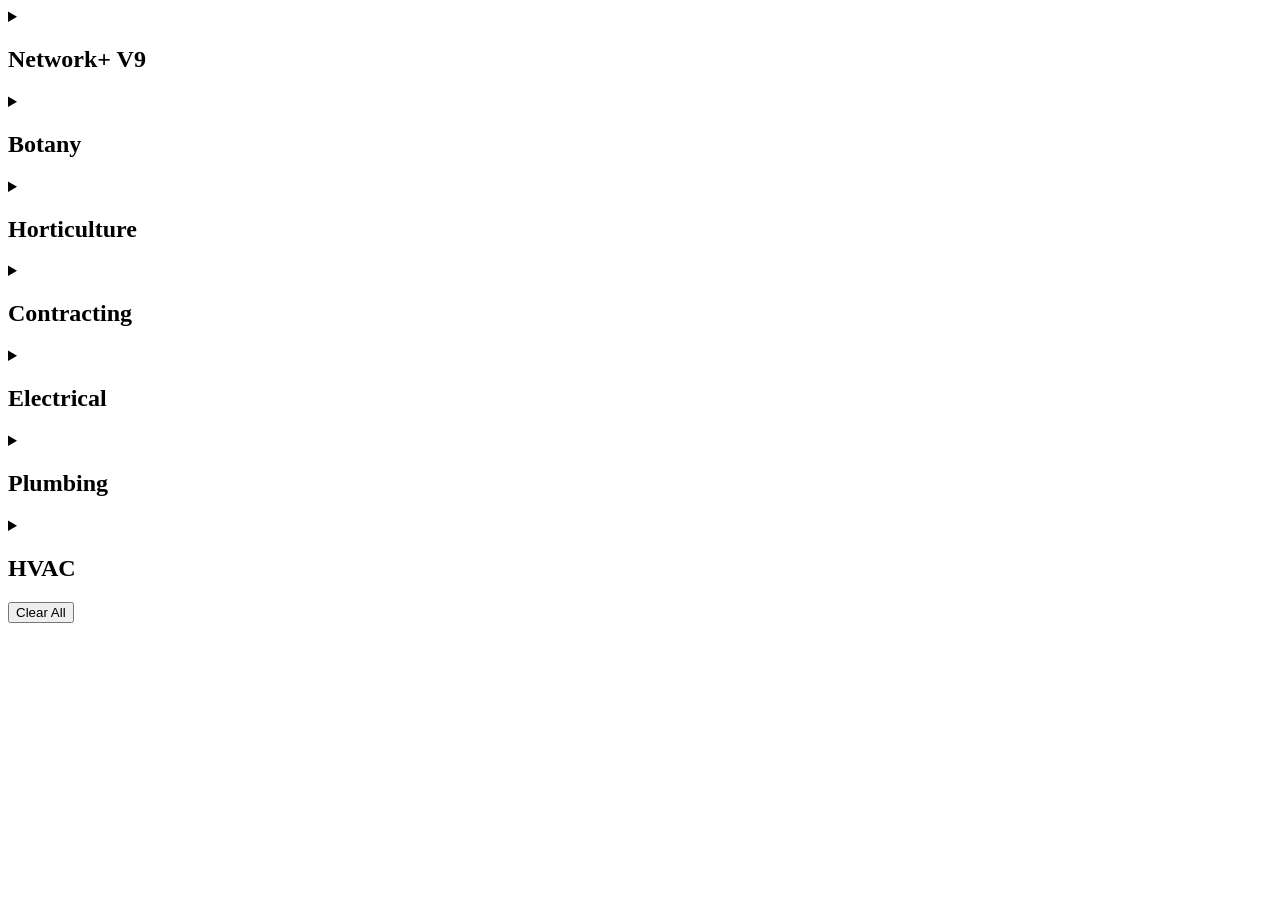
==== index.html @ a2410185 "Create index.html" ====
<!DOCTYPE html>
<html lang="en">
<head>
    <meta charset="UTF-8">
    <meta name="viewport" content="width=device-width, initial-scale=1.0">
    <link rel="stylesheet" href="style.css">
    <link href="https://fonts.googleapis.com/css2?family=Lexend:wght@300;400;600&display=swap" rel="stylesheet">
    <title>archive18</title>
</head>


<body>

</section>


<section class="topic">
  <details>
    <summary>
      <h2>Network+ V9</h2>
      <span class="arrow"></span>
    </summary>
    <div class="content">

      <h1>Networking Concepts (23%):</h1>

        <h2><b>OSI Model:</b></h2>
          <h2><b>Layer 1: Physical layer</b></h2> <p contenteditable="true" class="answer-field" placeholder="Type your answer...">bits in a wire (Hub, Repeater, Network cabling)</p>
          <h2><b>Layer 2: Data Link</b></h2> <p contenteditable="true" class="answer-field" placeholder="Type your answer...">physical addressing (MAC addresses(48-bit), Bridge, Switch, NIC(Network adapter), ARP, Frames)</p>
          <h2><b>Layer 3: Network</b></h2> <p contenteditable="true" class="answer-field" placeholder="Type your answer...">path determination (Routers, IP, ICMP, Packets)</p>
          <h2><b>Layer 4: Transport</b></h2> <p contenteditable="true" class="answer-field" placeholder="Type your answer...">TCP(Segments) = reliable/connection-oriented, UDP(Datagrams) = fast/connectionless &amp; ports</p>
          <h2><b>Layer 5: Session</b></h2> <p contenteditable="true" class="answer-field" placeholder="Type your answer...">managing connections (opening, closing, and maintaining connections)</p>
          <h2><b>Layer 6: Presentation</b></h2> <p contenteditable="true" class="answer-field" placeholder="Type your answer...">data translation (data compression, and data encryption/decryption)</p>
          <h2><b>Layer 7: Application</b></h2> <p contenteditable="true" class="answer-field" placeholder="Type your answer...">user interface (direct interaction between the end-user and the network &amp; HTTP, FTP, SMTP)</p>

        <h2><b>Networking appliances:</b></h2>
          <h2><b>Routers:</b></h2> <p contenteditable="true" class="answer-field" placeholder="Type your answer...">connect networks (multilayer switch)</p>
          <h2><b>Switches:</b></h2> <p contenteditable="true" class="answer-field" placeholder="Type your answer...">make networks (use MAC addresses)</p>
          <h2><b>Hubs:</b></h2> <p contenteditable="true" class="answer-field" placeholder="Type your answer...">make networks (no one should be using these today)</p>
          <h2><b>Firewall:</b></h2> <p contenteditable="true" class="answer-field" placeholder="Type your answer...">controls ingoing and outgoing traffic based on a set of rules (named after literal firewalls in buildings)</p>
          <h2><b>IDS/IPS:</b></h2> <p contenteditable="true" class="answer-field" placeholder="Type your answer...">Intrusion Detection System (it just monitors) Intrusion Protection System (actually blocks)</p>
          <h2><b>Load Balancer:</b></h2> <p contenteditable="true" class="answer-field" placeholder="Type your answer...">dynamically distributes incoming network traffic across multiple servers to prevent any single machine from becoming overwhelmed</p>
          <h2><b>Proxies:</b></h2> <p contenteditable="true" class="answer-field" placeholder="Type your answer...">gateway between your device and the internet</p>
          <h2><b>NAS:</b></h2> <p contenteditable="true" class="answer-field" placeholder="Type your answer...">Network Attached Storage</p>
          <h2><b>SAN:</b></h2> <p contenteditable="true" class="answer-field" placeholder="Type your answer...">Storage Area Network (Expensive)</p>

        <h2><b>Cloud concepts:</b></h2>
          <h2><b>NFV:</b></h2> <p contenteditable="true" class="answer-field" placeholder="Type your answer...">Network Functions Virtualization (replaces hardware with software)</p>
          <h2><b>VPC:</b></h2> <p contenteditable="true" class="answer-field" placeholder="Type your answer...">Virtual Private Cloud (private network hosted within a public cloud provider's infrastructure)</p>
          <h2><b>NSG:</b></h2> <p contenteditable="true" class="answer-field" placeholder="Type your answer...">Network Security Group, virtual firewall for cloud computing environments</p>
          <h2><b>Cloud Gateways:</b></h2> <p contenteditable="true" class="answer-field" placeholder="Type your answer...">networking devices or virtual services that bridge on-premises infrastructure to cloud environments</p>
          <h2><b>Deployment models (public, private, hybrid):</b></h2> <p contenteditable="true" class="answer-field" placeholder="Type your answer...">where your infrastructure is hosted, who manages it, and who has access to it.</p>

        <h2><b>Ports and protocols:</b></h2>
          <h2><b>FTP:</b></h2> <p contenteditable="true" class="answer-field" placeholder="Type your answer...">File Transfer Protocol - used on Layer 7 - TCP/IP</p>
          <h2><b>SFTP:</b></h2> <p contenteditable="true" class="answer-field" placeholder="Type your answer...">SSH File Transfer Protocol - used on Layer 7 - TCP port 22</p>

        <h2><b>Traffic types:</b></h2>
          <h2><b>Unicast:</b></h2> <p contenteditable="true" class="answer-field" placeholder="Type your answer..."></p>
          <h2><b>Multicast:</b></h2> <p contenteditable="true" class="answer-field" placeholder="Type your answer..."></p>
          <h2><b>Anycast:</b></h2> <p contenteditable="true" class="answer-field" placeholder="Type your answer..."></p>
          <h2><b>Broadcast:</b></h2> <p contenteditable="true" class="answer-field" placeholder="Type your answer..."></p>

        <h2><b>Transmission media (Wireless):</b></h2>
          <h2><b>802.11:</b></h2> <p contenteditable="true" class="answer-field" placeholder="Type your answer..."></p>
          <h2><b>Cellular:</b></h2> <p contenteditable="true" class="answer-field" placeholder="Type your answer..."></p>
          <h2><b>Satellite:</b></h2> <p contenteditable="true" class="answer-field" placeholder="Type your answer..."></p>

        <h2><b>Transmission media (Wired):</b></h2>
          <h2><b>Fiber:</b></h2> <p contenteditable="true" class="answer-field" placeholder="Type your answer..."></p>
          <h2><b>Coaxial:</b></h2> <p contenteditable="true" class="answer-field" placeholder="Type your answer..."></p>
          <h2><b>DAC (Direct Attach Copper):</b></h2> <p contenteditable="true" class="answer-field" placeholder="Type your answer..."></p>

        <h2><b>Transceivers and connectors:</b></h2>
          <h2><b>SC:</b></h2> <p contenteditable="true" class="answer-field" placeholder="Type your answer..."></p>
          <h2><b>LC:</b></h2> <p contenteditable="true" class="answer-field" placeholder="Type your answer..."></p>
          <h2><b>ST:</b></h2> <p contenteditable="true" class="answer-field" placeholder="Type your answer..."></p>
          <h2><b>MPO:</b></h2> <p contenteditable="true" class="answer-field" placeholder="Type your answer..."></p>
          <h2><b>RJ11:</b></h2> <p contenteditable="true" class="answer-field" placeholder="Type your answer..."></p>
          <h2><b>RJ45:</b></h2> <p contenteditable="true" class="answer-field" placeholder="Type your answer..."></p>
          <h2><b>F-type:</b></h2> <p contenteditable="true" class="answer-field" placeholder="Type your answer..."></p>
          <h2><b>BNC:</b></h2> <p contenteditable="true" class="answer-field" placeholder="Type your answer..."></p>

        <h2><b>Network topologies:</b></h2>
          <h2><b>Mesh:</b></h2> <p contenteditable="true" class="answer-field" placeholder="Type your answer..."></p>
          <h2><b>Hybrid:</b></h2> <p contenteditable="true" class="answer-field" placeholder="Type your answer..."></p>
          <h2><b>Star/Hub and spoke:</b></h2> <p contenteditable="true" class="answer-field" placeholder="Type your answer..."></p>
          <h2><b>Spine and leaf:</b></h2> <p contenteditable="true" class="answer-field" placeholder="Type your answer..."></p>
          <h2><b>Point-to-point:</b></h2> <p contenteditable="true" class="answer-field" placeholder="Type your answer..."></p>
          <h2><b>Three-tier:</b></h2> <p contenteditable="true" class="answer-field" placeholder="Type your answer..."></p>
          <h2><b>Collapsed core:</b></h2> <p contenteditable="true" class="answer-field" placeholder="Type your answer..."></p>

        <h2><b>IPv4 addressing:</b></h2>
          <h2><b>Public vs. private:</b></h2> <p contenteditable="true" class="answer-field" placeholder="Type your answer..."></p>
          <h2><b>APIPA:</b></h2> <p contenteditable="true" class="answer-field" placeholder="Type your answer..."></p>
          <h2><b>RFC1918:</b></h2> <p contenteditable="true" class="answer-field" placeholder="Type your answer..."></p>
          <h2><b>Loopback:</b></h2> <p contenteditable="true" class="answer-field" placeholder="Type your answer..."></p>
          <h2><b>Subnetting (VLSM, CIDR):</b></h2> <p contenteditable="true" class="answer-field" placeholder="Type your answer..."></p>
          <h2><b>Address classes (A, B, C, D, E):</b></h2> <p contenteditable="true" class="answer-field" placeholder="Type your answer..."></p>

        <h2><b>Additional ports and protocols:</b></h2>
          <h2><b>SSH:</b></h2> <p contenteditable="true" class="answer-field" placeholder="Type your answer..."></p>
          <h2><b>Telnet:</b></h2> <p contenteditable="true" class="answer-field" placeholder="Type your answer..."></p>
          <h2><b>SMTP:</b></h2> <p contenteditable="true" class="answer-field" placeholder="Type your answer..."></p>
          <h2><b>DNS:</b></h2> <p contenteditable="true" class="answer-field" placeholder="Type your answer..."></p>
          <h2><b>DHCP:</b></h2> <p contenteditable="true" class="answer-field" placeholder="Type your answer..."></p>
          <h2><b>HTTP:</b></h2> <p contenteditable="true" class="answer-field" placeholder="Type your answer..."></p>
          <h2><b>HTTPS:</b></h2> <p contenteditable="true" class="answer-field" placeholder="Type your answer..."></p>
          <h2><b>SNMP:</b></h2> <p contenteditable="true" class="answer-field" placeholder="Type your answer..."></p>
          <h2><b>LDAP:</b></h2> <p contenteditable="true" class="answer-field" placeholder="Type your answer..."></p>
          <h2><b>RDP:</b></h2> <p contenteditable="true" class="answer-field" placeholder="Type your answer..."></p>
          <h2><b>SIP:</b></h2> <p contenteditable="true" class="answer-field" placeholder="Type your answer..."></p>

        <h2><b>Additional cloud service models:</b></h2>
          <h2><b>SaaS:</b></h2> <p contenteditable="true" class="answer-field" placeholder="Type your answer..."></p>
          <h2><b>IaaS:</b></h2> <p contenteditable="true" class="answer-field" placeholder="Type your answer..."></p>
          <h2><b>PaaS:</b></h2> <p contenteditable="true" class="answer-field" placeholder="Type your answer..."></p>


      <h1>Network Implementation (20%):</h1>

        <h2><b>Routing technologies:</b></h2>
          <h2><b>Static routing:</b></h2> <p contenteditable="true" class="answer-field" placeholder="Type your answer..."></p>
          <h2><b>Dynamic routing:</b></h2> <p contenteditable="true" class="answer-field" placeholder="Type your answer..."></p>
          <h2><b>BGP:</b></h2> <p contenteditable="true" class="answer-field" placeholder="Type your answer..."></p>
          <h2><b>EIGRP:</b></h2> <p contenteditable="true" class="answer-field" placeholder="Type your answer..."></p>
          <h2><b>OSPF:</b></h2> <p contenteditable="true" class="answer-field" placeholder="Type your answer..."></p>
          <h2><b>NAT:</b></h2> <p contenteditable="true" class="answer-field" placeholder="Type your answer..."></p>
          <h2><b>PAT:</b></h2> <p contenteditable="true" class="answer-field" placeholder="Type your answer..."></p>
          <h2><b>FHRP:</b></h2> <p contenteditable="true" class="answer-field" placeholder="Type your answer..."></p>
          <h2><b>VIP:</b></h2> <p contenteditable="true" class="answer-field" placeholder="Type your answer..."></p>
          <h2><b>Subinterfaces:</b></h2> <p contenteditable="true" class="answer-field" placeholder="Type your answer..."></p>

        <h2><b>Switching technologies:</b></h2>
          <h2><b>VLANs:</b></h2> <p contenteditable="true" class="answer-field" placeholder="Type your answer..."></p>
          <h2><b>Interface configuration:</b></h2> <p contenteditable="true" class="answer-field" placeholder="Type your answer..."></p>
          <h2><b>Spanning tree:</b></h2> <p contenteditable="true" class="answer-field" placeholder="Type your answer..."></p>
          <h2><b>MTU:</b></h2> <p contenteditable="true" class="answer-field" placeholder="Type your answer..."></p>
          <h2><b>Jumbo frames:</b></h2> <p contenteditable="true" class="answer-field" placeholder="Type your answer..."></p>

        <h2><b>Wireless:</b></h2>
          <h2><b>Channels:</b></h2> <p contenteditable="true" class="answer-field" placeholder="Type your answer..."></p>
          <h2><b>Frequency options:</b></h2> <p contenteditable="true" class="answer-field" placeholder="Type your answer..."></p>
          <h2><b>SSID:</b></h2> <p contenteditable="true" class="answer-field" placeholder="Type your answer..."></p>
          <h2><b>Encryption:</b></h2> <p contenteditable="true" class="answer-field" placeholder="Type your answer..."></p>
          <h2><b>Guest networks:</b></h2> <p contenteditable="true" class="answer-field" placeholder="Type your answer..."></p>
          <h2><b>Authentication:</b></h2> <p contenteditable="true" class="answer-field" placeholder="Type your answer..."></p>
          <h2><b>Antennas:</b></h2> <p contenteditable="true" class="answer-field" placeholder="Type your answer..."></p>
          <h2><b>Access points:</b></h2> <p contenteditable="true" class="answer-field" placeholder="Type your answer..."></p>

        <h2><b>Physical installations:</b></h2>
          <h2><b>Installation implications:</b></h2> <p contenteditable="true" class="answer-field" placeholder="Type your answer..."></p>
          <h2><b>Power considerations:</b></h2> <p contenteditable="true" class="answer-field" placeholder="Type your answer..."></p>
          <h2><b>Environmental factors:</b></h2> <p contenteditable="true" class="answer-field" placeholder="Type your answer..."></p>


      <h1>Network Operations (19%):</h1>

        <h2><b>Documentation:</b></h2>
          <h2><b>Physical vs. logical diagrams:</b></h2> <p contenteditable="true" class="answer-field" placeholder="Type your answer..."></p>
          <h2><b>Rack diagrams:</b></h2> <p contenteditable="true" class="answer-field" placeholder="Type your answer..."></p>
          <h2><b>Cable maps:</b></h2> <p contenteditable="true" class="answer-field" placeholder="Type your answer..."></p>
          <h2><b>Asset inventory:</b></h2> <p contenteditable="true" class="answer-field" placeholder="Type your answer..."></p>
          <h2><b>IPAM:</b></h2> <p contenteditable="true" class="answer-field" placeholder="Type your answer..."></p>
          <h2><b>SLA:</b></h2> <p contenteditable="true" class="answer-field" placeholder="Type your answer..."></p>
          <h2><b>Wireless surveys:</b></h2> <p contenteditable="true" class="answer-field" placeholder="Type your answer..."></p>

        <h2><b>Life-cycle management:</b></h2>
          <h2><b>EOL (End of Life):</b></h2> <p contenteditable="true" class="answer-field" placeholder="Type your answer..."></p>
          <h2><b>EOS (End of Support):</b></h2> <p contenteditable="true" class="answer-field" placeholder="Type your answer..."></p>
          <h2><b>Software management:</b></h2> <p contenteditable="true" class="answer-field" placeholder="Type your answer..."></p>
          <h2><b>Decommissioning:</b></h2> <p contenteditable="true" class="answer-field" placeholder="Type your answer..."></p>

        <h2><b>Change management:</b></h2>
          <h2><b>Request process tracking:</b></h2> <p contenteditable="true" class="answer-field" placeholder="Type your answer..."></p>

        <h2><b>Configuration management:</b></h2>
          <h2><b>Production configuration:</b></h2> <p contenteditable="true" class="answer-field" placeholder="Type your answer..."></p>
          <h2><b>Backup configuration:</b></h2> <p contenteditable="true" class="answer-field" placeholder="Type your answer..."></p>
          <h2><b>Baseline configuration:</b></h2> <p contenteditable="true" class="answer-field" placeholder="Type your answer..."></p>

        <h2><b>Network monitoring:</b></h2>
          <h2><b>SNMP:</b></h2> <p contenteditable="true" class="answer-field" placeholder="Type your answer..."></p>
          <h2><b>Flow data:</b></h2> <p contenteditable="true" class="answer-field" placeholder="Type your answer..."></p>
          <h2><b>Packet capture:</b></h2> <p contenteditable="true" class="answer-field" placeholder="Type your answer..."></p>
          <h2><b>Baseline metrics:</b></h2> <p contenteditable="true" class="answer-field" placeholder="Type your answer..."></p>
          <h2><b>Log aggregation:</b></h2> <p contenteditable="true" class="answer-field" placeholder="Type your answer..."></p>
          <h2><b>API integration:</b></h2> <p contenteditable="true" class="answer-field" placeholder="Type your answer..."></p>
          <h2><b>Port mirroring:</b></h2> <p contenteditable="true" class="answer-field" placeholder="Type your answer..."></p>

        <h2><b>Disaster recovery:</b></h2>
          <h2><b>RPO (Recovery Point Objective):</b></h2> <p contenteditable="true" class="answer-field" placeholder="Type your answer..."></p>
          <h2><b>RTO (Recovery Time Objective):</b></h2> <p contenteditable="true" class="answer-field" placeholder="Type your answer..."></p>
          <h2><b>MTTR (Mean Time To Repair):</b></h2> <p contenteditable="true" class="answer-field" placeholder="Type your answer..."></p>
          <h2><b>MTBF (Mean Time Between Failures):</b></h2> <p contenteditable="true" class="answer-field" placeholder="Type your answer..."></p>
          <h2><b>Cold/warm/hot sites:</b></h2> <p contenteditable="true" class="answer-field" placeholder="Type your answer..."></p>
          <h2><b>Active-active/passive:</b></h2> <p contenteditable="true" class="answer-field" placeholder="Type your answer..."></p>

        <h2><b>Network services:</b></h2>
          <h2><b>DHCP:</b></h2> <p contenteditable="true" class="answer-field" placeholder="Type your answer..."></p>
          <h2><b>SLAAC:</b></h2> <p contenteditable="true" class="answer-field" placeholder="Type your answer..."></p>
          <h2><b>DNS:</b></h2> <p contenteditable="true" class="answer-field" placeholder="Type your answer..."></p>
          <h2><b>NTP:</b></h2> <p contenteditable="true" class="answer-field" placeholder="Type your answer..."></p>
          <h2><b>PTP:</b></h2> <p contenteditable="true" class="answer-field" placeholder="Type your answer..."></p>
          <h2><b>NTS:</b></h2> <p contenteditable="true" class="answer-field" placeholder="Type your answer..."></p>

        <h2><b>Access and management:</b></h2>
          <h2><b>VPNs:</b></h2> <p contenteditable="true" class="answer-field" placeholder="Type your answer..."></p>
          <h2><b>SSH:</b></h2> <p contenteditable="true" class="answer-field" placeholder="Type your answer..."></p>
          <h2><b>GUI:</b></h2> <p contenteditable="true" class="answer-field" placeholder="Type your answer..."></p>
          <h2><b>API:</b></h2> <p contenteditable="true" class="answer-field" placeholder="Type your answer..."></p>
          <h2><b>Console:</b></h2> <p contenteditable="true" class="answer-field" placeholder="Type your answer..."></p>


      <h1>Network Security (14%):</h1>

        <h2><b>Logical security:</b></h2>
          <h2><b>Encryption (data in transit/rest):</b></h2> <p contenteditable="true" class="answer-field" placeholder="Type your answer..."></p>
          <h2><b>PKI:</b></h2> <p contenteditable="true" class="answer-field" placeholder="Type your answer..."></p>
          <h2><b>IAM:</b></h2> <p contenteditable="true" class="answer-field" placeholder="Type your answer..."></p>
          <h2><b>MFA:</b></h2> <p contenteditable="true" class="answer-field" placeholder="Type your answer..."></p>
          <h2><b>SSO:</b></h2> <p contenteditable="true" class="answer-field" placeholder="Type your answer..."></p>
          <h2><b>RADIUS:</b></h2> <p contenteditable="true" class="answer-field" placeholder="Type your answer..."></p>
          <h2><b>LDAP:</b></h2> <p contenteditable="true" class="answer-field" placeholder="Type your answer..."></p>
          <h2><b>SAML:</b></h2> <p contenteditable="true" class="answer-field" placeholder="Type your answer..."></p>
          <h2><b>TACACS+:</b></h2> <p contenteditable="true" class="answer-field" placeholder="Type your answer..."></p>
          <h2><b>Time-based authentication:</b></h2> <p contenteditable="true" class="answer-field" placeholder="Type your answer..."></p>
          <h2><b>Least privilege:</b></h2> <p contenteditable="true" class="answer-field" placeholder="Type your answer..."></p>
          <h2><b>Role-based access control:</b></h2> <p contenteditable="true" class="answer-field" placeholder="Type your answer..."></p>
          <h2><b>Geofencing:</b></h2> <p contenteditable="true" class="answer-field" placeholder="Type your answer..."></p>

        <h2><b>Physical security:</b></h2>
          <h2><b>Cameras:</b></h2> <p contenteditable="true" class="answer-field" placeholder="Type your answer..."></p>
          <h2><b>Locks:</b></h2> <p contenteditable="true" class="answer-field" placeholder="Type your answer..."></p>

        <h2><b>Deception technologies:</b></h2>
          <h2><b>Honeypot:</b></h2> <p contenteditable="true" class="answer-field" placeholder="Type your answer..."></p>
          <h2><b>Honeynet:</b></h2> <p contenteditable="true" class="answer-field" placeholder="Type your answer..."></p>

        <h2><b>Security terminology:</b></h2>
          <h2><b>Risk:</b></h2> <p contenteditable="true" class="answer-field" placeholder="Type your answer..."></p>
          <h2><b>Vulnerability:</b></h2> <p contenteditable="true" class="answer-field" placeholder="Type your answer..."></p>
          <h2><b>Exploit:</b></h2> <p contenteditable="true" class="answer-field" placeholder="Type your answer..."></p>
          <h2><b>Threat:</b></h2> <p contenteditable="true" class="answer-field" placeholder="Type your answer..."></p>
          <h2><b>CIA Triad:</b></h2> <p contenteditable="true" class="answer-field" placeholder="Type your answer..."></p>

        <h2><b>Audits and compliance:</b></h2>
          <h2><b>Data locality:</b></h2> <p contenteditable="true" class="answer-field" placeholder="Type your answer..."></p>
          <h2><b>PCI DSS:</b></h2> <p contenteditable="true" class="answer-field" placeholder="Type your answer..."></p>
          <h2><b>GDPR:</b></h2> <p contenteditable="true" class="answer-field" placeholder="Type your answer..."></p>

        <h2><b>Network segmentation:</b></h2>
          <h2><b>IoT:</b></h2> <p contenteditable="true" class="answer-field" placeholder="Type your answer..."></p>
          <h2><b>IIoT:</b></h2> <p contenteditable="true" class="answer-field" placeholder="Type your answer..."></p>
          <h2><b>SCADA:</b></h2> <p contenteditable="true" class="answer-field" placeholder="Type your answer..."></p>
          <h2><b>ICS:</b></h2> <p contenteditable="true" class="answer-field" placeholder="Type your answer..."></p>
          <h2><b>OT:</b></h2> <p contenteditable="true" class="answer-field" placeholder="Type your answer..."></p>
          <h2><b>Guest:</b></h2> <p contenteditable="true" class="answer-field" placeholder="Type your answer..."></p>
          <h2><b>BYOD:</b></h2> <p contenteditable="true" class="answer-field" placeholder="Type your answer..."></p>

        <h2><b>Types of attacks:</b></h2>
          <h2><b>DoS/DDoS:</b></h2> <p contenteditable="true" class="answer-field" placeholder="Type your answer..."></p>
          <h2><b>VLAN hopping:</b></h2> <p contenteditable="true" class="answer-field" placeholder="Type your answer..."></p>
          <h2><b>MAC flooding:</b></h2> <p contenteditable="true" class="answer-field" placeholder="Type your answer..."></p>
          <h2><b>ARP poisoning/spoofing:</b></h2> <p contenteditable="true" class="answer-field" placeholder="Type your answer..."></p>
          <h2><b>DNS poisoning/spoofing:</b></h2> <p contenteditable="true" class="answer-field" placeholder="Type your answer..."></p>
          <h2><b>Rogue devices/services:</b></h2> <p contenteditable="true" class="answer-field" placeholder="Type your answer..."></p>
          <h2><b>Evil twin:</b></h2> <p contenteditable="true" class="answer-field" placeholder="Type your answer..."></p>
          <h2><b>On-path attack:</b></h2> <p contenteditable="true" class="answer-field" placeholder="Type your answer..."></p>
          <h2><b>Phishing:</b></h2> <p contenteditable="true" class="answer-field" placeholder="Type your answer..."></p>
          <h2><b>Dumpster diving:</b></h2> <p contenteditable="true" class="answer-field" placeholder="Type your answer..."></p>
          <h2><b>Shoulder surfing:</b></h2> <p contenteditable="true" class="answer-field" placeholder="Type your answer..."></p>
          <h2><b>Tailgating:</b></h2> <p contenteditable="true" class="answer-field" placeholder="Type your answer..."></p>

        <h2><b>Security features and defense:</b></h2>
          <h2><b>Device hardening:</b></h2> <p contenteditable="true" class="answer-field" placeholder="Type your answer..."></p>
          <h2><b>NAC:</b></h2> <p contenteditable="true" class="answer-field" placeholder="Type your answer..."></p>
          <h2><b>Key management:</b></h2> <p contenteditable="true" class="answer-field" placeholder="Type your answer..."></p>
          <h2><b>ACL:</b></h2> <p contenteditable="true" class="answer-field" placeholder="Type your answer..."></p>
          <h2><b>URL/content filtering:</b></h2> <p contenteditable="true" class="answer-field" placeholder="Type your answer..."></p>
          <h2><b>Trusted vs. untrusted zones:</b></h2> <p contenteditable="true" class="answer-field" placeholder="Type your answer..."></p>
          <h2><b>Screened subnet:</b></h2> <p contenteditable="true" class="answer-field" placeholder="Type your answer..."></p>


      <h1>Network Troubleshooting (24%):</h1>

        <h2><b>Troubleshooting methodology:</b></h2>
          <h2><b>Identify the problem:</b></h2> <p contenteditable="true" class="answer-field" placeholder="Type your answer..."></p>
          <h2><b>Establish a theory:</b></h2> <p contenteditable="true" class="answer-field" placeholder="Type your answer..."></p>
          <h2><b>Test the theory:</b></h2> <p contenteditable="true" class="answer-field" placeholder="Type your answer..."></p>
          <h2><b>Plan and implement a solution:</b></h2> <p contenteditable="true" class="answer-field" placeholder="Type your answer..."></p>
          <h2><b>Verify functionality:</b></h2> <p contenteditable="true" class="answer-field" placeholder="Type your answer..."></p>
          <h2><b>Document findings:</b></h2> <p contenteditable="true" class="answer-field" placeholder="Type your answer..."></p>

        <h2><b>Cabling and physical interface issues:</b></h2>
          <h2><b>Incorrect cable type:</b></h2> <p contenteditable="true" class="answer-field" placeholder="Type your answer..."></p>
          <h2><b>Signal degradation:</b></h2> <p contenteditable="true" class="answer-field" placeholder="Type your answer..."></p>
          <h2><b>Improper termination:</b></h2> <p contenteditable="true" class="answer-field" placeholder="Type your answer..."></p>
          <h2><b>TX/RX transposed:</b></h2> <p contenteditable="true" class="answer-field" placeholder="Type your answer..."></p>
          <h2><b>Increasing counters:</b></h2> <p contenteditable="true" class="answer-field" placeholder="Type your answer..."></p>
          <h2><b>Port status:</b></h2> <p contenteditable="true" class="answer-field" placeholder="Type your answer..."></p>
          <h2><b>PoE:</b></h2> <p contenteditable="true" class="answer-field" placeholder="Type your answer..."></p>
          <h2><b>Transceiver mismatch:</b></h2> <p contenteditable="true" class="answer-field" placeholder="Type your answer..."></p>
          <h2><b>Signal strength:</b></h2> <p contenteditable="true" class="answer-field" placeholder="Type your answer..."></p>

        <h2><b>Network services issues:</b></h2>
          <h2><b>STP issues:</b></h2> <p contenteditable="true" class="answer-field" placeholder="Type your answer..."></p>
          <h2><b>VLAN assignment:</b></h2> <p contenteditable="true" class="answer-field" placeholder="Type your answer..."></p>
          <h2><b>ACLs:</b></h2> <p contenteditable="true" class="answer-field" placeholder="Type your answer..."></p>
          <h2><b>Routing table issues:</b></h2> <p contenteditable="true" class="answer-field" placeholder="Type your answer..."></p>
          <h2><b>Default routes:</b></h2> <p contenteditable="true" class="answer-field" placeholder="Type your answer..."></p>
          <h2><b>Address pool exhaustion:</b></h2> <p contenteditable="true" class="answer-field" placeholder="Type your answer..."></p>
          <h2><b>Incorrect gateway/IP/subnet mask:</b></h2> <p contenteditable="true" class="answer-field" placeholder="Type your answer..."></p>

        <h2><b>Performance issues:</b></h2>
          <h2><b>Congestion:</b></h2> <p contenteditable="true" class="answer-field" placeholder="Type your answer..."></p>
          <h2><b>Latency:</b></h2> <p contenteditable="true" class="answer-field" placeholder="Type your answer..."></p>
          <h2><b>Packet loss:</b></h2> <p contenteditable="true" class="answer-field" placeholder="Type your answer..."></p>
          <h2><b>Wireless interference:</b></h2> <p contenteditable="true" class="answer-field" placeholder="Type your answer..."></p>

        <h2><b>Tools and protocols:</b></h2>
          <h2><b>Protocol analyzers:</b></h2> <p contenteditable="true" class="answer-field" placeholder="Type your answer..."></p>
          <h2><b>Command line tools:</b></h2> <p contenteditable="true" class="answer-field" placeholder="Type your answer..."></p>
          <h2><b>Cable testers:</b></h2> <p contenteditable="true" class="answer-field" placeholder="Type your answer..."></p>
          <h2><b>Wi-Fi analyzers:</b></h2> <p contenteditable="true" class="answer-field" placeholder="Type your answer..."></p>

    </div>
  </details>
</section>


<section class="topic">
  <details>
    <summary>
      <h2>Botany</h2>
      <span class="arrow"></span>
    </summary>
    <div class="content">
      <p>All plants need moisture, nutrients, sunlight,
and a suitable temperature. Water is vital for plants since it is used in photosynthesis and
to keep leaves and stems firm and upright. Plants have a variety of methods
to absorb and store it. Most take up moisture through microscopic root hairs
and lose it via the leaves in a process called transpiration. Plants are classified according to hardiness: tender specimens tolerate
temperatures down to 41ºF (5ºC), frost-hardy to 23ºF (-5ºC), and fully hardy to
-4ºF (-20ºC). Every plant has specific temperature requirements; young plants
are especially vulnerable and usually need protection to survive. Seedlings that
have been raised indoors should be gradually introduced to cooler outdoor
temperatures, a process known as "hardening off." Frost-sensitive plants
should be wrapped up in situ or moved to a frost-free location over winter.
Tender, exotic plants, such as cacti, aloes, and agaves, require a warm,
dry site and need protection against frost in cold winter climates </p>
<p>Summary:</p>
<p>Watering: Absorbed via root hairs; lost through transpiration; keeps stems firm for photosynthesis.<br>

  <br><b>Hardiness Categories:</b><br>
  Tender: 5 Celsius <br>
  Frost-hardy: -5 Celsius <br>
  Fully hardy: -20 Celsius <br>
  <br>Temperature Management: Protect young plants and use "hardening off" to transition seedlings outdoors.<br>
  <br>Winter Protection: Wrap frost-sensitive plants or move them to frost-free locations; exotics (cacti, aloes) require warm, dry sites.</p>
    </div>
  </details>
</section>


<section class="topic">
  <details>
    <summary>
      <h2>Horticulture</h2>
      <span class="arrow"></span>
    </summary>
    <div class="content">
      <p contenteditable="true" class="answer-field" placeholder="Type your answer..."></p>
    </div>
  </details>
</section>



<section class="topic">
  <details>
    <summary>
      <h2>Contracting</h2>
      <span class="arrow"></span>
    </summary>
    <div class="content">
      <p contenteditable="true" class="answer-field" placeholder="Type your answer..."></p>
    </div>
  </details>
</section>



<section class="topic">
  <details>
    <summary>
      <h2>Electrical</h2>
      <span class="arrow"></span>
    </summary>
    <div class="content">
      <p contenteditable="true" class="answer-field" placeholder="Type your answer..."></p>
    </div>
  </details>
</section>


<section class="topic">
  <details>
    <summary>
      <h2>Plumbing</h2>
      <span class="arrow"></span>
    </summary>
    <div class="content">
      <p contenteditable="true" class="answer-field" placeholder="Type your answer..."></p>
    </div>
  </details>
</section>


<section class="topic">
  <details>
    <summary>
      <h2>HVAC</h2>
      <span class="arrow"></span>
    </summary>
    <div class="content">
      <p contenteditable="true" class="answer-field" placeholder="Type your answer..."></p>
    </div>
  </details>
</section>


<button class="clear-btn" onclick="clearAnswers()">Clear All</button>

<script>
  const STORAGE_KEY = 'archive18_answers';

  function getFields() {
    return document.querySelectorAll('.answer-field');
  }

  function saveAnswers() {
    const answers = {};
    getFields().forEach((field, i) => {
      answers[i] = field.innerText;
    });
    localStorage.setItem(STORAGE_KEY, JSON.stringify(answers));
  }

  function loadAnswers() {
    const saved = localStorage.getItem(STORAGE_KEY);
    if (!saved) return;
    const answers = JSON.parse(saved);
    getFields().forEach((field, i) => {
      if (answers[i] !== undefined) {
        field.innerText = answers[i];
      }
    });
  }

  function clearAnswers() {
    if (!confirm('Clear all answers?')) return;
    localStorage.removeItem(STORAGE_KEY);
    getFields().forEach(field => { field.innerText = ''; });
  }

  document.addEventListener('DOMContentLoaded', () => {
    loadAnswers();
    getFields().forEach(field => {
      field.addEventListener('input', saveAnswers);
    });
  });
</script>

</body>
</html>
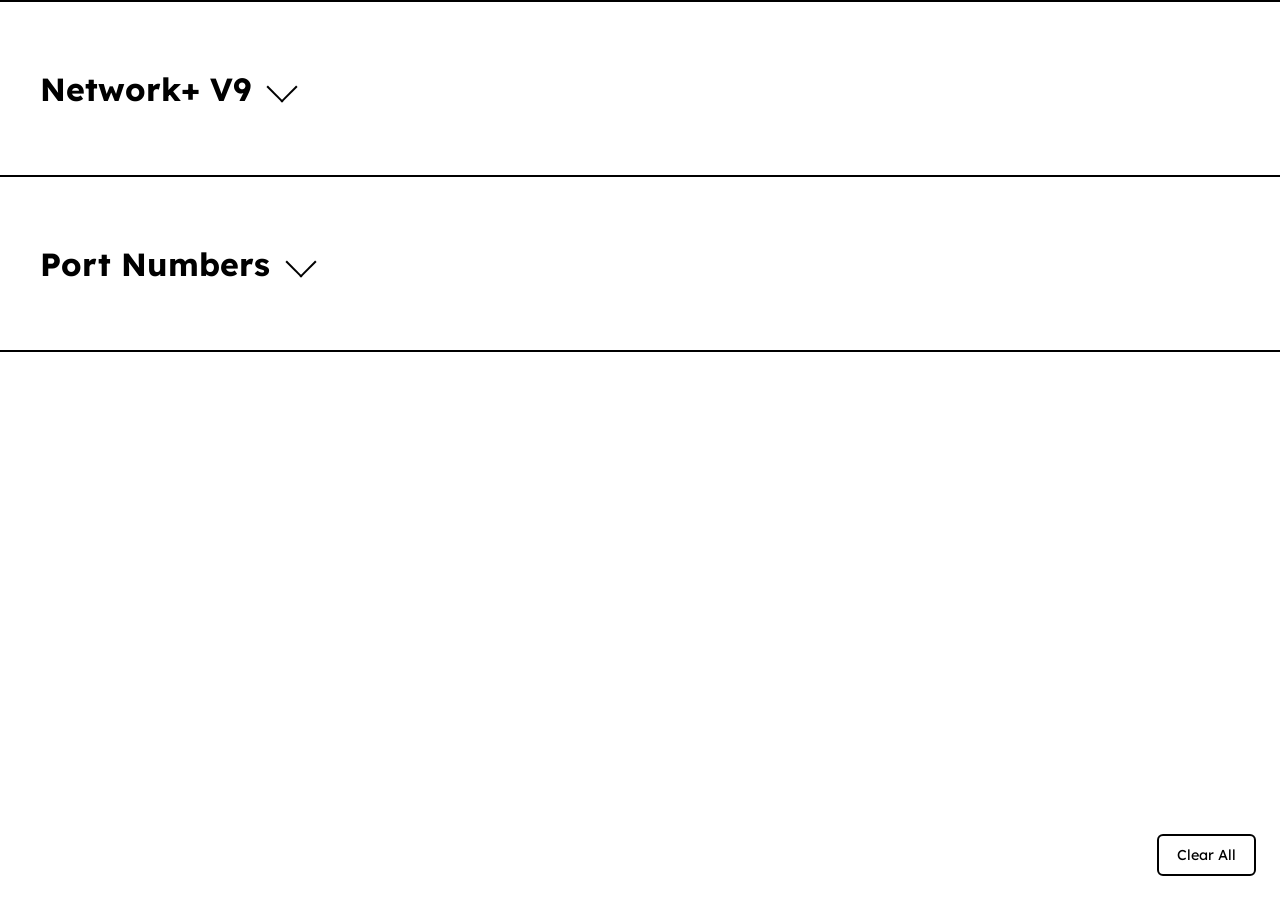
==== commit 4f18bdaa: "Update index.html" ====
--- a/index.html
+++ b/index.html
@@ -8,11 +8,7 @@
     <title>archive18</title>
 </head>
 
-
 <body>
-
-</section>
-
 
 <section class="topic">
   <details>
@@ -25,304 +21,304 @@
       <h1>Networking Concepts (23%):</h1>
 
         <h2><b>OSI Model:</b></h2>
-          <h2><b>Layer 1: Physical layer</b></h2> <p contenteditable="true" class="answer-field" placeholder="Type your answer...">bits in a wire (Hub, Repeater, Network cabling)</p>
-          <h2><b>Layer 2: Data Link</b></h2> <p contenteditable="true" class="answer-field" placeholder="Type your answer...">physical addressing (MAC addresses(48-bit), Bridge, Switch, NIC(Network adapter), ARP, Frames)</p>
-          <h2><b>Layer 3: Network</b></h2> <p contenteditable="true" class="answer-field" placeholder="Type your answer...">path determination (Routers, IP, ICMP, Packets)</p>
-          <h2><b>Layer 4: Transport</b></h2> <p contenteditable="true" class="answer-field" placeholder="Type your answer...">TCP(Segments) = reliable/connection-oriented, UDP(Datagrams) = fast/connectionless &amp; ports</p>
-          <h2><b>Layer 5: Session</b></h2> <p contenteditable="true" class="answer-field" placeholder="Type your answer...">managing connections (opening, closing, and maintaining connections)</p>
-          <h2><b>Layer 6: Presentation</b></h2> <p contenteditable="true" class="answer-field" placeholder="Type your answer...">data translation (data compression, and data encryption/decryption)</p>
-          <h2><b>Layer 7: Application</b></h2> <p contenteditable="true" class="answer-field" placeholder="Type your answer...">user interface (direct interaction between the end-user and the network &amp; HTTP, FTP, SMTP)</p>
+          <h2><b>Layer 1: Physical layer</b></h2> <p contenteditable="true" class="answer-field" data-key="osi-l1" placeholder="Type your answer..."></p>
+          <h2><b>Layer 2: Data Link</b></h2> <p contenteditable="true" class="answer-field" data-key="osi-l2" placeholder="Type your answer..."></p>
+          <h2><b>Layer 3: Network</b></h2> <p contenteditable="true" class="answer-field" data-key="osi-l3" placeholder="Type your answer..."></p>
+          <h2><b>Layer 4: Transport</b></h2> <p contenteditable="true" class="answer-field" data-key="osi-l4" placeholder="Type your answer..."></p>
+          <h2><b>Layer 5: Session</b></h2> <p contenteditable="true" class="answer-field" data-key="osi-l5" placeholder="Type your answer..."></p>
+          <h2><b>Layer 6: Presentation</b></h2> <p contenteditable="true" class="answer-field" data-key="osi-l6" placeholder="Type your answer..."></p>
+          <h2><b>Layer 7: Application</b></h2> <p contenteditable="true" class="answer-field" data-key="osi-l7" placeholder="Type your answer..."></p>
 
         <h2><b>Networking appliances:</b></h2>
-          <h2><b>Routers:</b></h2> <p contenteditable="true" class="answer-field" placeholder="Type your answer...">connect networks (multilayer switch)</p>
-          <h2><b>Switches:</b></h2> <p contenteditable="true" class="answer-field" placeholder="Type your answer...">make networks (use MAC addresses)</p>
-          <h2><b>Hubs:</b></h2> <p contenteditable="true" class="answer-field" placeholder="Type your answer...">make networks (no one should be using these today)</p>
-          <h2><b>Firewall:</b></h2> <p contenteditable="true" class="answer-field" placeholder="Type your answer...">controls ingoing and outgoing traffic based on a set of rules (named after literal firewalls in buildings)</p>
-          <h2><b>IDS/IPS:</b></h2> <p contenteditable="true" class="answer-field" placeholder="Type your answer...">Intrusion Detection System (it just monitors) Intrusion Protection System (actually blocks)</p>
-          <h2><b>Load Balancer:</b></h2> <p contenteditable="true" class="answer-field" placeholder="Type your answer...">dynamically distributes incoming network traffic across multiple servers to prevent any single machine from becoming overwhelmed</p>
-          <h2><b>Proxies:</b></h2> <p contenteditable="true" class="answer-field" placeholder="Type your answer...">gateway between your device and the internet</p>
-          <h2><b>NAS:</b></h2> <p contenteditable="true" class="answer-field" placeholder="Type your answer...">Network Attached Storage</p>
-          <h2><b>SAN:</b></h2> <p contenteditable="true" class="answer-field" placeholder="Type your answer...">Storage Area Network (Expensive)</p>
+          <h2><b>Routers:</b></h2> <p contenteditable="true" class="answer-field" data-key="app-routers" placeholder="Type your answer..."></p>
+          <h2><b>Switches:</b></h2> <p contenteditable="true" class="answer-field" data-key="app-switches" placeholder="Type your answer..."></p>
+          <h2><b>Hubs:</b></h2> <p contenteditable="true" class="answer-field" data-key="app-hubs" placeholder="Type your answer..."></p>
+          <h2><b>Firewall:</b></h2> <p contenteditable="true" class="answer-field" data-key="app-firewall" placeholder="Type your answer..."></p>
+          <h2><b>IDS/IPS:</b></h2> <p contenteditable="true" class="answer-field" data-key="app-idsips" placeholder="Type your answer..."></p>
+          <h2><b>Load Balancer:</b></h2> <p contenteditable="true" class="answer-field" data-key="app-lb" placeholder="Type your answer..."></p>
+          <h2><b>Proxies:</b></h2> <p contenteditable="true" class="answer-field" data-key="app-proxies" placeholder="Type your answer..."></p>
+          <h2><b>NAS:</b></h2> <p contenteditable="true" class="answer-field" data-key="app-nas" placeholder="Type your answer..."></p>
+          <h2><b>SAN:</b></h2> <p contenteditable="true" class="answer-field" data-key="app-san" placeholder="Type your answer..."></p>
 
         <h2><b>Cloud concepts:</b></h2>
-          <h2><b>NFV:</b></h2> <p contenteditable="true" class="answer-field" placeholder="Type your answer...">Network Functions Virtualization (replaces hardware with software)</p>
-          <h2><b>VPC:</b></h2> <p contenteditable="true" class="answer-field" placeholder="Type your answer...">Virtual Private Cloud (private network hosted within a public cloud provider's infrastructure)</p>
-          <h2><b>NSG:</b></h2> <p contenteditable="true" class="answer-field" placeholder="Type your answer...">Network Security Group, virtual firewall for cloud computing environments</p>
-          <h2><b>Cloud Gateways:</b></h2> <p contenteditable="true" class="answer-field" placeholder="Type your answer...">networking devices or virtual services that bridge on-premises infrastructure to cloud environments</p>
-          <h2><b>Deployment models (public, private, hybrid):</b></h2> <p contenteditable="true" class="answer-field" placeholder="Type your answer...">where your infrastructure is hosted, who manages it, and who has access to it.</p>
+          <h2><b>NFV:</b></h2> <p contenteditable="true" class="answer-field" data-key="cloud-nfv" placeholder="Type your answer..."></p>
+          <h2><b>VPC:</b></h2> <p contenteditable="true" class="answer-field" data-key="cloud-vpc" placeholder="Type your answer..."></p>
+          <h2><b>NSG:</b></h2> <p contenteditable="true" class="answer-field" data-key="cloud-nsg" placeholder="Type your answer..."></p>
+          <h2><b>Cloud Gateways:</b></h2> <p contenteditable="true" class="answer-field" data-key="cloud-gw" placeholder="Type your answer..."></p>
+          <h2><b>Deployment models (public, private, hybrid):</b></h2> <p contenteditable="true" class="answer-field" data-key="cloud-deploy" placeholder="Type your answer..."></p>
 
         <h2><b>Ports and protocols:</b></h2>
-          <h2><b>FTP:</b></h2> <p contenteditable="true" class="answer-field" placeholder="Type your answer...">File Transfer Protocol - used on Layer 7 - TCP/IP</p>
-          <h2><b>SFTP:</b></h2> <p contenteditable="true" class="answer-field" placeholder="Type your answer...">SSH File Transfer Protocol - used on Layer 7 - TCP port 22</p>
+          <h2><b>FTP:</b></h2> <p contenteditable="true" class="answer-field" data-key="proto-ftp" placeholder="Type your answer..."></p>
+          <h2><b>SFTP:</b></h2> <p contenteditable="true" class="answer-field" data-key="proto-sftp" placeholder="Type your answer..."></p>
 
         <h2><b>Traffic types:</b></h2>
-          <h2><b>Unicast:</b></h2> <p contenteditable="true" class="answer-field" placeholder="Type your answer..."></p>
-          <h2><b>Multicast:</b></h2> <p contenteditable="true" class="answer-field" placeholder="Type your answer..."></p>
-          <h2><b>Anycast:</b></h2> <p contenteditable="true" class="answer-field" placeholder="Type your answer..."></p>
-          <h2><b>Broadcast:</b></h2> <p contenteditable="true" class="answer-field" placeholder="Type your answer..."></p>
+          <h2><b>Unicast:</b></h2> <p contenteditable="true" class="answer-field" data-key="traffic-unicast" placeholder="Type your answer..."></p>
+          <h2><b>Multicast:</b></h2> <p contenteditable="true" class="answer-field" data-key="traffic-multicast" placeholder="Type your answer..."></p>
+          <h2><b>Anycast:</b></h2> <p contenteditable="true" class="answer-field" data-key="traffic-anycast" placeholder="Type your answer..."></p>
+          <h2><b>Broadcast:</b></h2> <p contenteditable="true" class="answer-field" data-key="traffic-broadcast" placeholder="Type your answer..."></p>
 
         <h2><b>Transmission media (Wireless):</b></h2>
-          <h2><b>802.11:</b></h2> <p contenteditable="true" class="answer-field" placeholder="Type your answer..."></p>
-          <h2><b>Cellular:</b></h2> <p contenteditable="true" class="answer-field" placeholder="Type your answer..."></p>
-          <h2><b>Satellite:</b></h2> <p contenteditable="true" class="answer-field" placeholder="Type your answer..."></p>
+          <h2><b>802.11:</b></h2> <p contenteditable="true" class="answer-field" data-key="wireless-80211" placeholder="Type your answer..."></p>
+          <h2><b>Cellular:</b></h2> <p contenteditable="true" class="answer-field" data-key="wireless-cellular" placeholder="Type your answer..."></p>
+          <h2><b>Satellite:</b></h2> <p contenteditable="true" class="answer-field" data-key="wireless-satellite" placeholder="Type your answer..."></p>
 
         <h2><b>Transmission media (Wired):</b></h2>
-          <h2><b>Fiber:</b></h2> <p contenteditable="true" class="answer-field" placeholder="Type your answer..."></p>
-          <h2><b>Coaxial:</b></h2> <p contenteditable="true" class="answer-field" placeholder="Type your answer..."></p>
-          <h2><b>DAC (Direct Attach Copper):</b></h2> <p contenteditable="true" class="answer-field" placeholder="Type your answer..."></p>
+          <h2><b>Fiber:</b></h2> <p contenteditable="true" class="answer-field" data-key="wired-fiber" placeholder="Type your answer..."></p>
+          <h2><b>Coaxial:</b></h2> <p contenteditable="true" class="answer-field" data-key="wired-coax" placeholder="Type your answer..."></p>
+          <h2><b>DAC (Direct Attach Copper):</b></h2> <p contenteditable="true" class="answer-field" data-key="wired-dac" placeholder="Type your answer..."></p>
 
         <h2><b>Transceivers and connectors:</b></h2>
-          <h2><b>SC:</b></h2> <p contenteditable="true" class="answer-field" placeholder="Type your answer..."></p>
-          <h2><b>LC:</b></h2> <p contenteditable="true" class="answer-field" placeholder="Type your answer..."></p>
-          <h2><b>ST:</b></h2> <p contenteditable="true" class="answer-field" placeholder="Type your answer..."></p>
-          <h2><b>MPO:</b></h2> <p contenteditable="true" class="answer-field" placeholder="Type your answer..."></p>
-          <h2><b>RJ11:</b></h2> <p contenteditable="true" class="answer-field" placeholder="Type your answer..."></p>
-          <h2><b>RJ45:</b></h2> <p contenteditable="true" class="answer-field" placeholder="Type your answer..."></p>
-          <h2><b>F-type:</b></h2> <p contenteditable="true" class="answer-field" placeholder="Type your answer..."></p>
-          <h2><b>BNC:</b></h2> <p contenteditable="true" class="answer-field" placeholder="Type your answer..."></p>
+          <h2><b>SC:</b></h2> <p contenteditable="true" class="answer-field" data-key="conn-sc" placeholder="Type your answer..."></p>
+          <h2><b>LC:</b></h2> <p contenteditable="true" class="answer-field" data-key="conn-lc" placeholder="Type your answer..."></p>
+          <h2><b>ST:</b></h2> <p contenteditable="true" class="answer-field" data-key="conn-st" placeholder="Type your answer..."></p>
+          <h2><b>MPO:</b></h2> <p contenteditable="true" class="answer-field" data-key="conn-mpo" placeholder="Type your answer..."></p>
+          <h2><b>RJ11:</b></h2> <p contenteditable="true" class="answer-field" data-key="conn-rj11" placeholder="Type your answer..."></p>
+          <h2><b>RJ45:</b></h2> <p contenteditable="true" class="answer-field" data-key="conn-rj45" placeholder="Type your answer..."></p>
+          <h2><b>F-type:</b></h2> <p contenteditable="true" class="answer-field" data-key="conn-ftype" placeholder="Type your answer..."></p>
+          <h2><b>BNC:</b></h2> <p contenteditable="true" class="answer-field" data-key="conn-bnc" placeholder="Type your answer..."></p>
 
         <h2><b>Network topologies:</b></h2>
-          <h2><b>Mesh:</b></h2> <p contenteditable="true" class="answer-field" placeholder="Type your answer..."></p>
-          <h2><b>Hybrid:</b></h2> <p contenteditable="true" class="answer-field" placeholder="Type your answer..."></p>
-          <h2><b>Star/Hub and spoke:</b></h2> <p contenteditable="true" class="answer-field" placeholder="Type your answer..."></p>
-          <h2><b>Spine and leaf:</b></h2> <p contenteditable="true" class="answer-field" placeholder="Type your answer..."></p>
-          <h2><b>Point-to-point:</b></h2> <p contenteditable="true" class="answer-field" placeholder="Type your answer..."></p>
-          <h2><b>Three-tier:</b></h2> <p contenteditable="true" class="answer-field" placeholder="Type your answer..."></p>
-          <h2><b>Collapsed core:</b></h2> <p contenteditable="true" class="answer-field" placeholder="Type your answer..."></p>
+          <h2><b>Mesh:</b></h2> <p contenteditable="true" class="answer-field" data-key="topo-mesh" placeholder="Type your answer..."></p>
+          <h2><b>Hybrid:</b></h2> <p contenteditable="true" class="answer-field" data-key="topo-hybrid" placeholder="Type your answer..."></p>
+          <h2><b>Star/Hub and spoke:</b></h2> <p contenteditable="true" class="answer-field" data-key="topo-star" placeholder="Type your answer..."></p>
+          <h2><b>Spine and leaf:</b></h2> <p contenteditable="true" class="answer-field" data-key="topo-spineleaf" placeholder="Type your answer..."></p>
+          <h2><b>Point-to-point:</b></h2> <p contenteditable="true" class="answer-field" data-key="topo-p2p" placeholder="Type your answer..."></p>
+          <h2><b>Three-tier:</b></h2> <p contenteditable="true" class="answer-field" data-key="topo-threetier" placeholder="Type your answer..."></p>
+          <h2><b>Collapsed core:</b></h2> <p contenteditable="true" class="answer-field" data-key="topo-collapsedcore" placeholder="Type your answer..."></p>
 
         <h2><b>IPv4 addressing:</b></h2>
-          <h2><b>Public vs. private:</b></h2> <p contenteditable="true" class="answer-field" placeholder="Type your answer..."></p>
-          <h2><b>APIPA:</b></h2> <p contenteditable="true" class="answer-field" placeholder="Type your answer..."></p>
-          <h2><b>RFC1918:</b></h2> <p contenteditable="true" class="answer-field" placeholder="Type your answer..."></p>
-          <h2><b>Loopback:</b></h2> <p contenteditable="true" class="answer-field" placeholder="Type your answer..."></p>
-          <h2><b>Subnetting (VLSM, CIDR):</b></h2> <p contenteditable="true" class="answer-field" placeholder="Type your answer..."></p>
-          <h2><b>Address classes (A, B, C, D, E):</b></h2> <p contenteditable="true" class="answer-field" placeholder="Type your answer..."></p>
+          <h2><b>Public vs. private:</b></h2> <p contenteditable="true" class="answer-field" data-key="ipv4-pubpriv" placeholder="Type your answer..."></p>
+          <h2><b>APIPA:</b></h2> <p contenteditable="true" class="answer-field" data-key="ipv4-apipa" placeholder="Type your answer..."></p>
+          <h2><b>RFC1918:</b></h2> <p contenteditable="true" class="answer-field" data-key="ipv4-rfc1918" placeholder="Type your answer..."></p>
+          <h2><b>Loopback:</b></h2> <p contenteditable="true" class="answer-field" data-key="ipv4-loopback" placeholder="Type your answer..."></p>
+          <h2><b>Subnetting (VLSM, CIDR):</b></h2> <p contenteditable="true" class="answer-field" data-key="ipv4-subnet" placeholder="Type your answer..."></p>
+          <h2><b>Address classes (A, B, C, D, E):</b></h2> <p contenteditable="true" class="answer-field" data-key="ipv4-classes" placeholder="Type your answer..."></p>
 
         <h2><b>Additional ports and protocols:</b></h2>
-          <h2><b>SSH:</b></h2> <p contenteditable="true" class="answer-field" placeholder="Type your answer..."></p>
-          <h2><b>Telnet:</b></h2> <p contenteditable="true" class="answer-field" placeholder="Type your answer..."></p>
-          <h2><b>SMTP:</b></h2> <p contenteditable="true" class="answer-field" placeholder="Type your answer..."></p>
-          <h2><b>DNS:</b></h2> <p contenteditable="true" class="answer-field" placeholder="Type your answer..."></p>
-          <h2><b>DHCP:</b></h2> <p contenteditable="true" class="answer-field" placeholder="Type your answer..."></p>
-          <h2><b>HTTP:</b></h2> <p contenteditable="true" class="answer-field" placeholder="Type your answer..."></p>
-          <h2><b>HTTPS:</b></h2> <p contenteditable="true" class="answer-field" placeholder="Type your answer..."></p>
-          <h2><b>SNMP:</b></h2> <p contenteditable="true" class="answer-field" placeholder="Type your answer..."></p>
-          <h2><b>LDAP:</b></h2> <p contenteditable="true" class="answer-field" placeholder="Type your answer..."></p>
-          <h2><b>RDP:</b></h2> <p contenteditable="true" class="answer-field" placeholder="Type your answer..."></p>
-          <h2><b>SIP:</b></h2> <p contenteditable="true" class="answer-field" placeholder="Type your answer..."></p>
+          <h2><b>SSH:</b></h2> <p contenteditable="true" class="answer-field" data-key="proto-ssh" placeholder="Type your answer..."></p>
+          <h2><b>Telnet:</b></h2> <p contenteditable="true" class="answer-field" data-key="proto-telnet" placeholder="Type your answer..."></p>
+          <h2><b>SMTP:</b></h2> <p contenteditable="true" class="answer-field" data-key="proto-smtp" placeholder="Type your answer..."></p>
+          <h2><b>DNS:</b></h2> <p contenteditable="true" class="answer-field" data-key="proto-dns" placeholder="Type your answer..."></p>
+          <h2><b>DHCP:</b></h2> <p contenteditable="true" class="answer-field" data-key="proto-dhcp" placeholder="Type your answer..."></p>
+          <h2><b>HTTP:</b></h2> <p contenteditable="true" class="answer-field" data-key="proto-http" placeholder="Type your answer..."></p>
+          <h2><b>HTTPS:</b></h2> <p contenteditable="true" class="answer-field" data-key="proto-https" placeholder="Type your answer..."></p>
+          <h2><b>SNMP:</b></h2> <p contenteditable="true" class="answer-field" data-key="proto-snmp" placeholder="Type your answer..."></p>
+          <h2><b>LDAP:</b></h2> <p contenteditable="true" class="answer-field" data-key="proto-ldap" placeholder="Type your answer..."></p>
+          <h2><b>RDP:</b></h2> <p contenteditable="true" class="answer-field" data-key="proto-rdp" placeholder="Type your answer..."></p>
+          <h2><b>SIP:</b></h2> <p contenteditable="true" class="answer-field" data-key="proto-sip" placeholder="Type your answer..."></p>
 
         <h2><b>Additional cloud service models:</b></h2>
-          <h2><b>SaaS:</b></h2> <p contenteditable="true" class="answer-field" placeholder="Type your answer..."></p>
-          <h2><b>IaaS:</b></h2> <p contenteditable="true" class="answer-field" placeholder="Type your answer..."></p>
-          <h2><b>PaaS:</b></h2> <p contenteditable="true" class="answer-field" placeholder="Type your answer..."></p>
+          <h2><b>SaaS:</b></h2> <p contenteditable="true" class="answer-field" data-key="cloud-saas" placeholder="Type your answer..."></p>
+          <h2><b>IaaS:</b></h2> <p contenteditable="true" class="answer-field" data-key="cloud-iaas" placeholder="Type your answer..."></p>
+          <h2><b>PaaS:</b></h2> <p contenteditable="true" class="answer-field" data-key="cloud-paas" placeholder="Type your answer..."></p>
 
 
       <h1>Network Implementation (20%):</h1>
 
         <h2><b>Routing technologies:</b></h2>
-          <h2><b>Static routing:</b></h2> <p contenteditable="true" class="answer-field" placeholder="Type your answer..."></p>
-          <h2><b>Dynamic routing:</b></h2> <p contenteditable="true" class="answer-field" placeholder="Type your answer..."></p>
-          <h2><b>BGP:</b></h2> <p contenteditable="true" class="answer-field" placeholder="Type your answer..."></p>
-          <h2><b>EIGRP:</b></h2> <p contenteditable="true" class="answer-field" placeholder="Type your answer..."></p>
-          <h2><b>OSPF:</b></h2> <p contenteditable="true" class="answer-field" placeholder="Type your answer..."></p>
-          <h2><b>NAT:</b></h2> <p contenteditable="true" class="answer-field" placeholder="Type your answer..."></p>
-          <h2><b>PAT:</b></h2> <p contenteditable="true" class="answer-field" placeholder="Type your answer..."></p>
-          <h2><b>FHRP:</b></h2> <p contenteditable="true" class="answer-field" placeholder="Type your answer..."></p>
-          <h2><b>VIP:</b></h2> <p contenteditable="true" class="answer-field" placeholder="Type your answer..."></p>
-          <h2><b>Subinterfaces:</b></h2> <p contenteditable="true" class="answer-field" placeholder="Type your answer..."></p>
+          <h2><b>Static routing:</b></h2> <p contenteditable="true" class="answer-field" data-key="route-static" placeholder="Type your answer..."></p>
+          <h2><b>Dynamic routing:</b></h2> <p contenteditable="true" class="answer-field" data-key="route-dynamic" placeholder="Type your answer..."></p>
+          <h2><b>BGP:</b></h2> <p contenteditable="true" class="answer-field" data-key="route-bgp" placeholder="Type your answer..."></p>
+          <h2><b>EIGRP:</b></h2> <p contenteditable="true" class="answer-field" data-key="route-eigrp" placeholder="Type your answer..."></p>
+          <h2><b>OSPF:</b></h2> <p contenteditable="true" class="answer-field" data-key="route-ospf" placeholder="Type your answer..."></p>
+          <h2><b>NAT:</b></h2> <p contenteditable="true" class="answer-field" data-key="route-nat" placeholder="Type your answer..."></p>
+          <h2><b>PAT:</b></h2> <p contenteditable="true" class="answer-field" data-key="route-pat" placeholder="Type your answer..."></p>
+          <h2><b>FHRP:</b></h2> <p contenteditable="true" class="answer-field" data-key="route-fhrp" placeholder="Type your answer..."></p>
+          <h2><b>VIP:</b></h2> <p contenteditable="true" class="answer-field" data-key="route-vip" placeholder="Type your answer..."></p>
+          <h2><b>Subinterfaces:</b></h2> <p contenteditable="true" class="answer-field" data-key="route-subint" placeholder="Type your answer..."></p>
 
         <h2><b>Switching technologies:</b></h2>
-          <h2><b>VLANs:</b></h2> <p contenteditable="true" class="answer-field" placeholder="Type your answer..."></p>
-          <h2><b>Interface configuration:</b></h2> <p contenteditable="true" class="answer-field" placeholder="Type your answer..."></p>
-          <h2><b>Spanning tree:</b></h2> <p contenteditable="true" class="answer-field" placeholder="Type your answer..."></p>
-          <h2><b>MTU:</b></h2> <p contenteditable="true" class="answer-field" placeholder="Type your answer..."></p>
-          <h2><b>Jumbo frames:</b></h2> <p contenteditable="true" class="answer-field" placeholder="Type your answer..."></p>
+          <h2><b>VLANs:</b></h2> <p contenteditable="true" class="answer-field" data-key="switch-vlan" placeholder="Type your answer..."></p>
+          <h2><b>Interface configuration:</b></h2> <p contenteditable="true" class="answer-field" data-key="switch-ifconfig" placeholder="Type your answer..."></p>
+          <h2><b>Spanning tree:</b></h2> <p contenteditable="true" class="answer-field" data-key="switch-stp" placeholder="Type your answer..."></p>
+          <h2><b>MTU:</b></h2> <p contenteditable="true" class="answer-field" data-key="switch-mtu" placeholder="Type your answer..."></p>
+          <h2><b>Jumbo frames:</b></h2> <p contenteditable="true" class="answer-field" data-key="switch-jumbo" placeholder="Type your answer..."></p>
 
         <h2><b>Wireless:</b></h2>
-          <h2><b>Channels:</b></h2> <p contenteditable="true" class="answer-field" placeholder="Type your answer..."></p>
-          <h2><b>Frequency options:</b></h2> <p contenteditable="true" class="answer-field" placeholder="Type your answer..."></p>
-          <h2><b>SSID:</b></h2> <p contenteditable="true" class="answer-field" placeholder="Type your answer..."></p>
-          <h2><b>Encryption:</b></h2> <p contenteditable="true" class="answer-field" placeholder="Type your answer..."></p>
-          <h2><b>Guest networks:</b></h2> <p contenteditable="true" class="answer-field" placeholder="Type your answer..."></p>
-          <h2><b>Authentication:</b></h2> <p contenteditable="true" class="answer-field" placeholder="Type your answer..."></p>
-          <h2><b>Antennas:</b></h2> <p contenteditable="true" class="answer-field" placeholder="Type your answer..."></p>
-          <h2><b>Access points:</b></h2> <p contenteditable="true" class="answer-field" placeholder="Type your answer..."></p>
+          <h2><b>Channels:</b></h2> <p contenteditable="true" class="answer-field" data-key="wifi-channels" placeholder="Type your answer..."></p>
+          <h2><b>Frequency options:</b></h2> <p contenteditable="true" class="answer-field" data-key="wifi-freq" placeholder="Type your answer..."></p>
+          <h2><b>SSID:</b></h2> <p contenteditable="true" class="answer-field" data-key="wifi-ssid" placeholder="Type your answer..."></p>
+          <h2><b>Encryption:</b></h2> <p contenteditable="true" class="answer-field" data-key="wifi-enc" placeholder="Type your answer..."></p>
+          <h2><b>Guest networks:</b></h2> <p contenteditable="true" class="answer-field" data-key="wifi-guest" placeholder="Type your answer..."></p>
+          <h2><b>Authentication:</b></h2> <p contenteditable="true" class="answer-field" data-key="wifi-auth" placeholder="Type your answer..."></p>
+          <h2><b>Antennas:</b></h2> <p contenteditable="true" class="answer-field" data-key="wifi-antenna" placeholder="Type your answer..."></p>
+          <h2><b>Access points:</b></h2> <p contenteditable="true" class="answer-field" data-key="wifi-ap" placeholder="Type your answer..."></p>
 
         <h2><b>Physical installations:</b></h2>
-          <h2><b>Installation implications:</b></h2> <p contenteditable="true" class="answer-field" placeholder="Type your answer..."></p>
-          <h2><b>Power considerations:</b></h2> <p contenteditable="true" class="answer-field" placeholder="Type your answer..."></p>
-          <h2><b>Environmental factors:</b></h2> <p contenteditable="true" class="answer-field" placeholder="Type your answer..."></p>
+          <h2><b>Installation implications:</b></h2> <p contenteditable="true" class="answer-field" data-key="phys-install" placeholder="Type your answer..."></p>
+          <h2><b>Power considerations:</b></h2> <p contenteditable="true" class="answer-field" data-key="phys-power" placeholder="Type your answer..."></p>
+          <h2><b>Environmental factors:</b></h2> <p contenteditable="true" class="answer-field" data-key="phys-env" placeholder="Type your answer..."></p>
 
 
       <h1>Network Operations (19%):</h1>
 
         <h2><b>Documentation:</b></h2>
-          <h2><b>Physical vs. logical diagrams:</b></h2> <p contenteditable="true" class="answer-field" placeholder="Type your answer..."></p>
-          <h2><b>Rack diagrams:</b></h2> <p contenteditable="true" class="answer-field" placeholder="Type your answer..."></p>
-          <h2><b>Cable maps:</b></h2> <p contenteditable="true" class="answer-field" placeholder="Type your answer..."></p>
-          <h2><b>Asset inventory:</b></h2> <p contenteditable="true" class="answer-field" placeholder="Type your answer..."></p>
-          <h2><b>IPAM:</b></h2> <p contenteditable="true" class="answer-field" placeholder="Type your answer..."></p>
-          <h2><b>SLA:</b></h2> <p contenteditable="true" class="answer-field" placeholder="Type your answer..."></p>
-          <h2><b>Wireless surveys:</b></h2> <p contenteditable="true" class="answer-field" placeholder="Type your answer..."></p>
+          <h2><b>Physical vs. logical diagrams:</b></h2> <p contenteditable="true" class="answer-field" data-key="doc-diagrams" placeholder="Type your answer..."></p>
+          <h2><b>Rack diagrams:</b></h2> <p contenteditable="true" class="answer-field" data-key="doc-rack" placeholder="Type your answer..."></p>
+          <h2><b>Cable maps:</b></h2> <p contenteditable="true" class="answer-field" data-key="doc-cable" placeholder="Type your answer..."></p>
+          <h2><b>Asset inventory:</b></h2> <p contenteditable="true" class="answer-field" data-key="doc-asset" placeholder="Type your answer..."></p>
+          <h2><b>IPAM:</b></h2> <p contenteditable="true" class="answer-field" data-key="doc-ipam" placeholder="Type your answer..."></p>
+          <h2><b>SLA:</b></h2> <p contenteditable="true" class="answer-field" data-key="doc-sla" placeholder="Type your answer..."></p>
+          <h2><b>Wireless surveys:</b></h2> <p contenteditable="true" class="answer-field" data-key="doc-wsurvey" placeholder="Type your answer..."></p>
 
         <h2><b>Life-cycle management:</b></h2>
-          <h2><b>EOL (End of Life):</b></h2> <p contenteditable="true" class="answer-field" placeholder="Type your answer..."></p>
-          <h2><b>EOS (End of Support):</b></h2> <p contenteditable="true" class="answer-field" placeholder="Type your answer..."></p>
-          <h2><b>Software management:</b></h2> <p contenteditable="true" class="answer-field" placeholder="Type your answer..."></p>
-          <h2><b>Decommissioning:</b></h2> <p contenteditable="true" class="answer-field" placeholder="Type your answer..."></p>
+          <h2><b>EOL (End of Life):</b></h2> <p contenteditable="true" class="answer-field" data-key="lc-eol" placeholder="Type your answer..."></p>
+          <h2><b>EOS (End of Support):</b></h2> <p contenteditable="true" class="answer-field" data-key="lc-eos" placeholder="Type your answer..."></p>
+          <h2><b>Software management:</b></h2> <p contenteditable="true" class="answer-field" data-key="lc-softmgmt" placeholder="Type your answer..."></p>
+          <h2><b>Decommissioning:</b></h2> <p contenteditable="true" class="answer-field" data-key="lc-decom" placeholder="Type your answer..."></p>
 
         <h2><b>Change management:</b></h2>
-          <h2><b>Request process tracking:</b></h2> <p contenteditable="true" class="answer-field" placeholder="Type your answer..."></p>
+          <h2><b>Request process tracking:</b></h2> <p contenteditable="true" class="answer-field" data-key="change-track" placeholder="Type your answer..."></p>
 
         <h2><b>Configuration management:</b></h2>
-          <h2><b>Production configuration:</b></h2> <p contenteditable="true" class="answer-field" placeholder="Type your answer..."></p>
-          <h2><b>Backup configuration:</b></h2> <p contenteditable="true" class="answer-field" placeholder="Type your answer..."></p>
-          <h2><b>Baseline configuration:</b></h2> <p contenteditable="true" class="answer-field" placeholder="Type your answer..."></p>
+          <h2><b>Production configuration:</b></h2> <p contenteditable="true" class="answer-field" data-key="cfg-prod" placeholder="Type your answer..."></p>
+          <h2><b>Backup configuration:</b></h2> <p contenteditable="true" class="answer-field" data-key="cfg-backup" placeholder="Type your answer..."></p>
+          <h2><b>Baseline configuration:</b></h2> <p contenteditable="true" class="answer-field" data-key="cfg-baseline" placeholder="Type your answer..."></p>
 
         <h2><b>Network monitoring:</b></h2>
-          <h2><b>SNMP:</b></h2> <p contenteditable="true" class="answer-field" placeholder="Type your answer..."></p>
-          <h2><b>Flow data:</b></h2> <p contenteditable="true" class="answer-field" placeholder="Type your answer..."></p>
-          <h2><b>Packet capture:</b></h2> <p contenteditable="true" class="answer-field" placeholder="Type your answer..."></p>
-          <h2><b>Baseline metrics:</b></h2> <p contenteditable="true" class="answer-field" placeholder="Type your answer..."></p>
-          <h2><b>Log aggregation:</b></h2> <p contenteditable="true" class="answer-field" placeholder="Type your answer..."></p>
-          <h2><b>API integration:</b></h2> <p contenteditable="true" class="answer-field" placeholder="Type your answer..."></p>
-          <h2><b>Port mirroring:</b></h2> <p contenteditable="true" class="answer-field" placeholder="Type your answer..."></p>
+          <h2><b>SNMP:</b></h2> <p contenteditable="true" class="answer-field" data-key="mon-snmp" placeholder="Type your answer..."></p>
+          <h2><b>Flow data:</b></h2> <p contenteditable="true" class="answer-field" data-key="mon-flow" placeholder="Type your answer..."></p>
+          <h2><b>Packet capture:</b></h2> <p contenteditable="true" class="answer-field" data-key="mon-pcap" placeholder="Type your answer..."></p>
+          <h2><b>Baseline metrics:</b></h2> <p contenteditable="true" class="answer-field" data-key="mon-baseline" placeholder="Type your answer..."></p>
+          <h2><b>Log aggregation:</b></h2> <p contenteditable="true" class="answer-field" data-key="mon-log" placeholder="Type your answer..."></p>
+          <h2><b>API integration:</b></h2> <p contenteditable="true" class="answer-field" data-key="mon-api" placeholder="Type your answer..."></p>
+          <h2><b>Port mirroring:</b></h2> <p contenteditable="true" class="answer-field" data-key="mon-mirror" placeholder="Type your answer..."></p>
 
         <h2><b>Disaster recovery:</b></h2>
-          <h2><b>RPO (Recovery Point Objective):</b></h2> <p contenteditable="true" class="answer-field" placeholder="Type your answer..."></p>
-          <h2><b>RTO (Recovery Time Objective):</b></h2> <p contenteditable="true" class="answer-field" placeholder="Type your answer..."></p>
-          <h2><b>MTTR (Mean Time To Repair):</b></h2> <p contenteditable="true" class="answer-field" placeholder="Type your answer..."></p>
-          <h2><b>MTBF (Mean Time Between Failures):</b></h2> <p contenteditable="true" class="answer-field" placeholder="Type your answer..."></p>
-          <h2><b>Cold/warm/hot sites:</b></h2> <p contenteditable="true" class="answer-field" placeholder="Type your answer..."></p>
-          <h2><b>Active-active/passive:</b></h2> <p contenteditable="true" class="answer-field" placeholder="Type your answer..."></p>
+          <h2><b>RPO (Recovery Point Objective):</b></h2> <p contenteditable="true" class="answer-field" data-key="dr-rpo" placeholder="Type your answer..."></p>
+          <h2><b>RTO (Recovery Time Objective):</b></h2> <p contenteditable="true" class="answer-field" data-key="dr-rto" placeholder="Type your answer..."></p>
+          <h2><b>MTTR (Mean Time To Repair):</b></h2> <p contenteditable="true" class="answer-field" data-key="dr-mttr" placeholder="Type your answer..."></p>
+          <h2><b>MTBF (Mean Time Between Failures):</b></h2> <p contenteditable="true" class="answer-field" data-key="dr-mtbf" placeholder="Type your answer..."></p>
+          <h2><b>Cold/warm/hot sites:</b></h2> <p contenteditable="true" class="answer-field" data-key="dr-sites" placeholder="Type your answer..."></p>
+          <h2><b>Active-active/passive:</b></h2> <p contenteditable="true" class="answer-field" data-key="dr-active" placeholder="Type your answer..."></p>
 
         <h2><b>Network services:</b></h2>
-          <h2><b>DHCP:</b></h2> <p contenteditable="true" class="answer-field" placeholder="Type your answer..."></p>
-          <h2><b>SLAAC:</b></h2> <p contenteditable="true" class="answer-field" placeholder="Type your answer..."></p>
-          <h2><b>DNS:</b></h2> <p contenteditable="true" class="answer-field" placeholder="Type your answer..."></p>
-          <h2><b>NTP:</b></h2> <p contenteditable="true" class="answer-field" placeholder="Type your answer..."></p>
-          <h2><b>PTP:</b></h2> <p contenteditable="true" class="answer-field" placeholder="Type your answer..."></p>
-          <h2><b>NTS:</b></h2> <p contenteditable="true" class="answer-field" placeholder="Type your answer..."></p>
+          <h2><b>DHCP:</b></h2> <p contenteditable="true" class="answer-field" data-key="svc-dhcp" placeholder="Type your answer..."></p>
+          <h2><b>SLAAC:</b></h2> <p contenteditable="true" class="answer-field" data-key="svc-slaac" placeholder="Type your answer..."></p>
+          <h2><b>DNS:</b></h2> <p contenteditable="true" class="answer-field" data-key="svc-dns" placeholder="Type your answer..."></p>
+          <h2><b>NTP:</b></h2> <p contenteditable="true" class="answer-field" data-key="svc-ntp" placeholder="Type your answer..."></p>
+          <h2><b>PTP:</b></h2> <p contenteditable="true" class="answer-field" data-key="svc-ptp" placeholder="Type your answer..."></p>
+          <h2><b>NTS:</b></h2> <p contenteditable="true" class="answer-field" data-key="svc-nts" placeholder="Type your answer..."></p>
 
         <h2><b>Access and management:</b></h2>
-          <h2><b>VPNs:</b></h2> <p contenteditable="true" class="answer-field" placeholder="Type your answer..."></p>
-          <h2><b>SSH:</b></h2> <p contenteditable="true" class="answer-field" placeholder="Type your answer..."></p>
-          <h2><b>GUI:</b></h2> <p contenteditable="true" class="answer-field" placeholder="Type your answer..."></p>
-          <h2><b>API:</b></h2> <p contenteditable="true" class="answer-field" placeholder="Type your answer..."></p>
-          <h2><b>Console:</b></h2> <p contenteditable="true" class="answer-field" placeholder="Type your answer..."></p>
+          <h2><b>VPNs:</b></h2> <p contenteditable="true" class="answer-field" data-key="mgmt-vpn" placeholder="Type your answer..."></p>
+          <h2><b>SSH:</b></h2> <p contenteditable="true" class="answer-field" data-key="mgmt-ssh" placeholder="Type your answer..."></p>
+          <h2><b>GUI:</b></h2> <p contenteditable="true" class="answer-field" data-key="mgmt-gui" placeholder="Type your answer..."></p>
+          <h2><b>API:</b></h2> <p contenteditable="true" class="answer-field" data-key="mgmt-api" placeholder="Type your answer..."></p>
+          <h2><b>Console:</b></h2> <p contenteditable="true" class="answer-field" data-key="mgmt-console" placeholder="Type your answer..."></p>
 
 
       <h1>Network Security (14%):</h1>
 
         <h2><b>Logical security:</b></h2>
-          <h2><b>Encryption (data in transit/rest):</b></h2> <p contenteditable="true" class="answer-field" placeholder="Type your answer..."></p>
-          <h2><b>PKI:</b></h2> <p contenteditable="true" class="answer-field" placeholder="Type your answer..."></p>
-          <h2><b>IAM:</b></h2> <p contenteditable="true" class="answer-field" placeholder="Type your answer..."></p>
-          <h2><b>MFA:</b></h2> <p contenteditable="true" class="answer-field" placeholder="Type your answer..."></p>
-          <h2><b>SSO:</b></h2> <p contenteditable="true" class="answer-field" placeholder="Type your answer..."></p>
-          <h2><b>RADIUS:</b></h2> <p contenteditable="true" class="answer-field" placeholder="Type your answer..."></p>
-          <h2><b>LDAP:</b></h2> <p contenteditable="true" class="answer-field" placeholder="Type your answer..."></p>
-          <h2><b>SAML:</b></h2> <p contenteditable="true" class="answer-field" placeholder="Type your answer..."></p>
-          <h2><b>TACACS+:</b></h2> <p contenteditable="true" class="answer-field" placeholder="Type your answer..."></p>
-          <h2><b>Time-based authentication:</b></h2> <p contenteditable="true" class="answer-field" placeholder="Type your answer..."></p>
-          <h2><b>Least privilege:</b></h2> <p contenteditable="true" class="answer-field" placeholder="Type your answer..."></p>
-          <h2><b>Role-based access control:</b></h2> <p contenteditable="true" class="answer-field" placeholder="Type your answer..."></p>
-          <h2><b>Geofencing:</b></h2> <p contenteditable="true" class="answer-field" placeholder="Type your answer..."></p>
+          <h2><b>Encryption (data in transit/rest):</b></h2> <p contenteditable="true" class="answer-field" data-key="sec-enc" placeholder="Type your answer..."></p>
+          <h2><b>PKI:</b></h2> <p contenteditable="true" class="answer-field" data-key="sec-pki" placeholder="Type your answer..."></p>
+          <h2><b>IAM:</b></h2> <p contenteditable="true" class="answer-field" data-key="sec-iam" placeholder="Type your answer..."></p>
+          <h2><b>MFA:</b></h2> <p contenteditable="true" class="answer-field" data-key="sec-mfa" placeholder="Type your answer..."></p>
+          <h2><b>SSO:</b></h2> <p contenteditable="true" class="answer-field" data-key="sec-sso" placeholder="Type your answer..."></p>
+          <h2><b>RADIUS:</b></h2> <p contenteditable="true" class="answer-field" data-key="sec-radius" placeholder="Type your answer..."></p>
+          <h2><b>LDAP:</b></h2> <p contenteditable="true" class="answer-field" data-key="sec-ldap" placeholder="Type your answer..."></p>
+          <h2><b>SAML:</b></h2> <p contenteditable="true" class="answer-field" data-key="sec-saml" placeholder="Type your answer..."></p>
+          <h2><b>TACACS+:</b></h2> <p contenteditable="true" class="answer-field" data-key="sec-tacacs" placeholder="Type your answer..."></p>
+          <h2><b>Time-based authentication:</b></h2> <p contenteditable="true" class="answer-field" data-key="sec-timeauth" placeholder="Type your answer..."></p>
+          <h2><b>Least privilege:</b></h2> <p contenteditable="true" class="answer-field" data-key="sec-leastpriv" placeholder="Type your answer..."></p>
+          <h2><b>Role-based access control:</b></h2> <p contenteditable="true" class="answer-field" data-key="sec-rbac" placeholder="Type your answer..."></p>
+          <h2><b>Geofencing:</b></h2> <p contenteditable="true" class="answer-field" data-key="sec-geofence" placeholder="Type your answer..."></p>
 
         <h2><b>Physical security:</b></h2>
-          <h2><b>Cameras:</b></h2> <p contenteditable="true" class="answer-field" placeholder="Type your answer..."></p>
-          <h2><b>Locks:</b></h2> <p contenteditable="true" class="answer-field" placeholder="Type your answer..."></p>
+          <h2><b>Cameras:</b></h2> <p contenteditable="true" class="answer-field" data-key="physsec-cam" placeholder="Type your answer..."></p>
+          <h2><b>Locks:</b></h2> <p contenteditable="true" class="answer-field" data-key="physsec-locks" placeholder="Type your answer..."></p>
 
         <h2><b>Deception technologies:</b></h2>
-          <h2><b>Honeypot:</b></h2> <p contenteditable="true" class="answer-field" placeholder="Type your answer..."></p>
-          <h2><b>Honeynet:</b></h2> <p contenteditable="true" class="answer-field" placeholder="Type your answer..."></p>
+          <h2><b>Honeypot:</b></h2> <p contenteditable="true" class="answer-field" data-key="deception-honeypot" placeholder="Type your answer..."></p>
+          <h2><b>Honeynet:</b></h2> <p contenteditable="true" class="answer-field" data-key="deception-honeynet" placeholder="Type your answer..."></p>
 
         <h2><b>Security terminology:</b></h2>
-          <h2><b>Risk:</b></h2> <p contenteditable="true" class="answer-field" placeholder="Type your answer..."></p>
-          <h2><b>Vulnerability:</b></h2> <p contenteditable="true" class="answer-field" placeholder="Type your answer..."></p>
-          <h2><b>Exploit:</b></h2> <p contenteditable="true" class="answer-field" placeholder="Type your answer..."></p>
-          <h2><b>Threat:</b></h2> <p contenteditable="true" class="answer-field" placeholder="Type your answer..."></p>
-          <h2><b>CIA Triad:</b></h2> <p contenteditable="true" class="answer-field" placeholder="Type your answer..."></p>
+          <h2><b>Risk:</b></h2> <p contenteditable="true" class="answer-field" data-key="term-risk" placeholder="Type your answer..."></p>
+          <h2><b>Vulnerability:</b></h2> <p contenteditable="true" class="answer-field" data-key="term-vuln" placeholder="Type your answer..."></p>
+          <h2><b>Exploit:</b></h2> <p contenteditable="true" class="answer-field" data-key="term-exploit" placeholder="Type your answer..."></p>
+          <h2><b>Threat:</b></h2> <p contenteditable="true" class="answer-field" data-key="term-threat" placeholder="Type your answer..."></p>
+          <h2><b>CIA Triad:</b></h2> <p contenteditable="true" class="answer-field" data-key="term-cia" placeholder="Type your answer..."></p>
 
         <h2><b>Audits and compliance:</b></h2>
-          <h2><b>Data locality:</b></h2> <p contenteditable="true" class="answer-field" placeholder="Type your answer..."></p>
-          <h2><b>PCI DSS:</b></h2> <p contenteditable="true" class="answer-field" placeholder="Type your answer..."></p>
-          <h2><b>GDPR:</b></h2> <p contenteditable="true" class="answer-field" placeholder="Type your answer..."></p>
+          <h2><b>Data locality:</b></h2> <p contenteditable="true" class="answer-field" data-key="comp-locality" placeholder="Type your answer..."></p>
+          <h2><b>PCI DSS:</b></h2> <p contenteditable="true" class="answer-field" data-key="comp-pci" placeholder="Type your answer..."></p>
+          <h2><b>GDPR:</b></h2> <p contenteditable="true" class="answer-field" data-key="comp-gdpr" placeholder="Type your answer..."></p>
 
         <h2><b>Network segmentation:</b></h2>
-          <h2><b>IoT:</b></h2> <p contenteditable="true" class="answer-field" placeholder="Type your answer..."></p>
-          <h2><b>IIoT:</b></h2> <p contenteditable="true" class="answer-field" placeholder="Type your answer..."></p>
-          <h2><b>SCADA:</b></h2> <p contenteditable="true" class="answer-field" placeholder="Type your answer..."></p>
-          <h2><b>ICS:</b></h2> <p contenteditable="true" class="answer-field" placeholder="Type your answer..."></p>
-          <h2><b>OT:</b></h2> <p contenteditable="true" class="answer-field" placeholder="Type your answer..."></p>
-          <h2><b>Guest:</b></h2> <p contenteditable="true" class="answer-field" placeholder="Type your answer..."></p>
-          <h2><b>BYOD:</b></h2> <p contenteditable="true" class="answer-field" placeholder="Type your answer..."></p>
+          <h2><b>IoT:</b></h2> <p contenteditable="true" class="answer-field" data-key="seg-iot" placeholder="Type your answer..."></p>
+          <h2><b>IIoT:</b></h2> <p contenteditable="true" class="answer-field" data-key="seg-iiot" placeholder="Type your answer..."></p>
+          <h2><b>SCADA:</b></h2> <p contenteditable="true" class="answer-field" data-key="seg-scada" placeholder="Type your answer..."></p>
+          <h2><b>ICS:</b></h2> <p contenteditable="true" class="answer-field" data-key="seg-ics" placeholder="Type your answer..."></p>
+          <h2><b>OT:</b></h2> <p contenteditable="true" class="answer-field" data-key="seg-ot" placeholder="Type your answer..."></p>
+          <h2><b>Guest:</b></h2> <p contenteditable="true" class="answer-field" data-key="seg-guest" placeholder="Type your answer..."></p>
+          <h2><b>BYOD:</b></h2> <p contenteditable="true" class="answer-field" data-key="seg-byod" placeholder="Type your answer..."></p>
 
         <h2><b>Types of attacks:</b></h2>
-          <h2><b>DoS/DDoS:</b></h2> <p contenteditable="true" class="answer-field" placeholder="Type your answer..."></p>
-          <h2><b>VLAN hopping:</b></h2> <p contenteditable="true" class="answer-field" placeholder="Type your answer..."></p>
-          <h2><b>MAC flooding:</b></h2> <p contenteditable="true" class="answer-field" placeholder="Type your answer..."></p>
-          <h2><b>ARP poisoning/spoofing:</b></h2> <p contenteditable="true" class="answer-field" placeholder="Type your answer..."></p>
-          <h2><b>DNS poisoning/spoofing:</b></h2> <p contenteditable="true" class="answer-field" placeholder="Type your answer..."></p>
-          <h2><b>Rogue devices/services:</b></h2> <p contenteditable="true" class="answer-field" placeholder="Type your answer..."></p>
-          <h2><b>Evil twin:</b></h2> <p contenteditable="true" class="answer-field" placeholder="Type your answer..."></p>
-          <h2><b>On-path attack:</b></h2> <p contenteditable="true" class="answer-field" placeholder="Type your answer..."></p>
-          <h2><b>Phishing:</b></h2> <p contenteditable="true" class="answer-field" placeholder="Type your answer..."></p>
-          <h2><b>Dumpster diving:</b></h2> <p contenteditable="true" class="answer-field" placeholder="Type your answer..."></p>
-          <h2><b>Shoulder surfing:</b></h2> <p contenteditable="true" class="answer-field" placeholder="Type your answer..."></p>
-          <h2><b>Tailgating:</b></h2> <p contenteditable="true" class="answer-field" placeholder="Type your answer..."></p>
+          <h2><b>DoS/DDoS:</b></h2> <p contenteditable="true" class="answer-field" data-key="atk-ddos" placeholder="Type your answer..."></p>
+          <h2><b>VLAN hopping:</b></h2> <p contenteditable="true" class="answer-field" data-key="atk-vlanhopping" placeholder="Type your answer..."></p>
+          <h2><b>MAC flooding:</b></h2> <p contenteditable="true" class="answer-field" data-key="atk-macflood" placeholder="Type your answer..."></p>
+          <h2><b>ARP poisoning/spoofing:</b></h2> <p contenteditable="true" class="answer-field" data-key="atk-arp" placeholder="Type your answer..."></p>
+          <h2><b>DNS poisoning/spoofing:</b></h2> <p contenteditable="true" class="answer-field" data-key="atk-dns" placeholder="Type your answer..."></p>
+          <h2><b>Rogue devices/services:</b></h2> <p contenteditable="true" class="answer-field" data-key="atk-rogue" placeholder="Type your answer..."></p>
+          <h2><b>Evil twin:</b></h2> <p contenteditable="true" class="answer-field" data-key="atk-eviltwin" placeholder="Type your answer..."></p>
+          <h2><b>On-path attack:</b></h2> <p contenteditable="true" class="answer-field" data-key="atk-onpath" placeholder="Type your answer..."></p>
+          <h2><b>Phishing:</b></h2> <p contenteditable="true" class="answer-field" data-key="atk-phishing" placeholder="Type your answer..."></p>
+          <h2><b>Dumpster diving:</b></h2> <p contenteditable="true" class="answer-field" data-key="atk-dumpster" placeholder="Type your answer..."></p>
+          <h2><b>Shoulder surfing:</b></h2> <p contenteditable="true" class="answer-field" data-key="atk-shoulder" placeholder="Type your answer..."></p>
+          <h2><b>Tailgating:</b></h2> <p contenteditable="true" class="answer-field" data-key="atk-tailgate" placeholder="Type your answer..."></p>
 
         <h2><b>Security features and defense:</b></h2>
-          <h2><b>Device hardening:</b></h2> <p contenteditable="true" class="answer-field" placeholder="Type your answer..."></p>
-          <h2><b>NAC:</b></h2> <p contenteditable="true" class="answer-field" placeholder="Type your answer..."></p>
-          <h2><b>Key management:</b></h2> <p contenteditable="true" class="answer-field" placeholder="Type your answer..."></p>
-          <h2><b>ACL:</b></h2> <p contenteditable="true" class="answer-field" placeholder="Type your answer..."></p>
-          <h2><b>URL/content filtering:</b></h2> <p contenteditable="true" class="answer-field" placeholder="Type your answer..."></p>
-          <h2><b>Trusted vs. untrusted zones:</b></h2> <p contenteditable="true" class="answer-field" placeholder="Type your answer..."></p>
-          <h2><b>Screened subnet:</b></h2> <p contenteditable="true" class="answer-field" placeholder="Type your answer..."></p>
+          <h2><b>Device hardening:</b></h2> <p contenteditable="true" class="answer-field" data-key="def-harden" placeholder="Type your answer..."></p>
+          <h2><b>NAC:</b></h2> <p contenteditable="true" class="answer-field" data-key="def-nac" placeholder="Type your answer..."></p>
+          <h2><b>Key management:</b></h2> <p contenteditable="true" class="answer-field" data-key="def-keymgmt" placeholder="Type your answer..."></p>
+          <h2><b>ACL:</b></h2> <p contenteditable="true" class="answer-field" data-key="def-acl" placeholder="Type your answer..."></p>
+          <h2><b>URL/content filtering:</b></h2> <p contenteditable="true" class="answer-field" data-key="def-urlfilter" placeholder="Type your answer..."></p>
+          <h2><b>Trusted vs. untrusted zones:</b></h2> <p contenteditable="true" class="answer-field" data-key="def-zones" placeholder="Type your answer..."></p>
+          <h2><b>Screened subnet:</b></h2> <p contenteditable="true" class="answer-field" data-key="def-screenedsub" placeholder="Type your answer..."></p>
 
 
       <h1>Network Troubleshooting (24%):</h1>
 
         <h2><b>Troubleshooting methodology:</b></h2>
-          <h2><b>Identify the problem:</b></h2> <p contenteditable="true" class="answer-field" placeholder="Type your answer..."></p>
-          <h2><b>Establish a theory:</b></h2> <p contenteditable="true" class="answer-field" placeholder="Type your answer..."></p>
-          <h2><b>Test the theory:</b></h2> <p contenteditable="true" class="answer-field" placeholder="Type your answer..."></p>
-          <h2><b>Plan and implement a solution:</b></h2> <p contenteditable="true" class="answer-field" placeholder="Type your answer..."></p>
-          <h2><b>Verify functionality:</b></h2> <p contenteditable="true" class="answer-field" placeholder="Type your answer..."></p>
-          <h2><b>Document findings:</b></h2> <p contenteditable="true" class="answer-field" placeholder="Type your answer..."></p>
+          <h2><b>Identify the problem:</b></h2> <p contenteditable="true" class="answer-field" data-key="ts-identify" placeholder="Type your answer..."></p>
+          <h2><b>Establish a theory:</b></h2> <p contenteditable="true" class="answer-field" data-key="ts-theory" placeholder="Type your answer..."></p>
+          <h2><b>Test the theory:</b></h2> <p contenteditable="true" class="answer-field" data-key="ts-test" placeholder="Type your answer..."></p>
+          <h2><b>Plan and implement a solution:</b></h2> <p contenteditable="true" class="answer-field" data-key="ts-plan" placeholder="Type your answer..."></p>
+          <h2><b>Verify functionality:</b></h2> <p contenteditable="true" class="answer-field" data-key="ts-verify" placeholder="Type your answer..."></p>
+          <h2><b>Document findings:</b></h2> <p contenteditable="true" class="answer-field" data-key="ts-document" placeholder="Type your answer..."></p>
 
         <h2><b>Cabling and physical interface issues:</b></h2>
-          <h2><b>Incorrect cable type:</b></h2> <p contenteditable="true" class="answer-field" placeholder="Type your answer..."></p>
-          <h2><b>Signal degradation:</b></h2> <p contenteditable="true" class="answer-field" placeholder="Type your answer..."></p>
-          <h2><b>Improper termination:</b></h2> <p contenteditable="true" class="answer-field" placeholder="Type your answer..."></p>
-          <h2><b>TX/RX transposed:</b></h2> <p contenteditable="true" class="answer-field" placeholder="Type your answer..."></p>
-          <h2><b>Increasing counters:</b></h2> <p contenteditable="true" class="answer-field" placeholder="Type your answer..."></p>
-          <h2><b>Port status:</b></h2> <p contenteditable="true" class="answer-field" placeholder="Type your answer..."></p>
-          <h2><b>PoE:</b></h2> <p contenteditable="true" class="answer-field" placeholder="Type your answer..."></p>
-          <h2><b>Transceiver mismatch:</b></h2> <p contenteditable="true" class="answer-field" placeholder="Type your answer..."></p>
-          <h2><b>Signal strength:</b></h2> <p contenteditable="true" class="answer-field" placeholder="Type your answer..."></p>
+          <h2><b>Incorrect cable type:</b></h2> <p contenteditable="true" class="answer-field" data-key="cable-type" placeholder="Type your answer..."></p>
+          <h2><b>Signal degradation:</b></h2> <p contenteditable="true" class="answer-field" data-key="cable-degrade" placeholder="Type your answer..."></p>
+          <h2><b>Improper termination:</b></h2> <p contenteditable="true" class="answer-field" data-key="cable-term" placeholder="Type your answer..."></p>
+          <h2><b>TX/RX transposed:</b></h2> <p contenteditable="true" class="answer-field" data-key="cable-txrx" placeholder="Type your answer..."></p>
+          <h2><b>Increasing counters:</b></h2> <p contenteditable="true" class="answer-field" data-key="cable-counters" placeholder="Type your answer..."></p>
+          <h2><b>Port status:</b></h2> <p contenteditable="true" class="answer-field" data-key="cable-portstatus" placeholder="Type your answer..."></p>
+          <h2><b>PoE:</b></h2> <p contenteditable="true" class="answer-field" data-key="cable-poe" placeholder="Type your answer..."></p>
+          <h2><b>Transceiver mismatch:</b></h2> <p contenteditable="true" class="answer-field" data-key="cable-xcvr" placeholder="Type your answer..."></p>
+          <h2><b>Signal strength:</b></h2> <p contenteditable="true" class="answer-field" data-key="cable-sigstrength" placeholder="Type your answer..."></p>
 
         <h2><b>Network services issues:</b></h2>
-          <h2><b>STP issues:</b></h2> <p contenteditable="true" class="answer-field" placeholder="Type your answer..."></p>
-          <h2><b>VLAN assignment:</b></h2> <p contenteditable="true" class="answer-field" placeholder="Type your answer..."></p>
-          <h2><b>ACLs:</b></h2> <p contenteditable="true" class="answer-field" placeholder="Type your answer..."></p>
-          <h2><b>Routing table issues:</b></h2> <p contenteditable="true" class="answer-field" placeholder="Type your answer..."></p>
-          <h2><b>Default routes:</b></h2> <p contenteditable="true" class="answer-field" placeholder="Type your answer..."></p>
-          <h2><b>Address pool exhaustion:</b></h2> <p contenteditable="true" class="answer-field" placeholder="Type your answer..."></p>
-          <h2><b>Incorrect gateway/IP/subnet mask:</b></h2> <p contenteditable="true" class="answer-field" placeholder="Type your answer..."></p>
+          <h2><b>STP issues:</b></h2> <p contenteditable="true" class="answer-field" data-key="issue-stp" placeholder="Type your answer..."></p>
+          <h2><b>VLAN assignment:</b></h2> <p contenteditable="true" class="answer-field" data-key="issue-vlan" placeholder="Type your answer..."></p>
+          <h2><b>ACLs:</b></h2> <p contenteditable="true" class="answer-field" data-key="issue-acl" placeholder="Type your answer..."></p>
+          <h2><b>Routing table issues:</b></h2> <p contenteditable="true" class="answer-field" data-key="issue-route" placeholder="Type your answer..."></p>
+          <h2><b>Default routes:</b></h2> <p contenteditable="true" class="answer-field" data-key="issue-defroute" placeholder="Type your answer..."></p>
+          <h2><b>Address pool exhaustion:</b></h2> <p contenteditable="true" class="answer-field" data-key="issue-poolexhaust" placeholder="Type your answer..."></p>
+          <h2><b>Incorrect gateway/IP/subnet mask:</b></h2> <p contenteditable="true" class="answer-field" data-key="issue-gwip" placeholder="Type your answer..."></p>
 
         <h2><b>Performance issues:</b></h2>
-          <h2><b>Congestion:</b></h2> <p contenteditable="true" class="answer-field" placeholder="Type your answer..."></p>
-          <h2><b>Latency:</b></h2> <p contenteditable="true" class="answer-field" placeholder="Type your answer..."></p>
-          <h2><b>Packet loss:</b></h2> <p contenteditable="true" class="answer-field" placeholder="Type your answer..."></p>
-          <h2><b>Wireless interference:</b></h2> <p contenteditable="true" class="answer-field" placeholder="Type your answer..."></p>
+          <h2><b>Congestion:</b></h2> <p contenteditable="true" class="answer-field" data-key="perf-congestion" placeholder="Type your answer..."></p>
+          <h2><b>Latency:</b></h2> <p contenteditable="true" class="answer-field" data-key="perf-latency" placeholder="Type your answer..."></p>
+          <h2><b>Packet loss:</b></h2> <p contenteditable="true" class="answer-field" data-key="perf-pktloss" placeholder="Type your answer..."></p>
+          <h2><b>Wireless interference:</b></h2> <p contenteditable="true" class="answer-field" data-key="perf-wifiinterf" placeholder="Type your answer..."></p>
 
         <h2><b>Tools and protocols:</b></h2>
-          <h2><b>Protocol analyzers:</b></h2> <p contenteditable="true" class="answer-field" placeholder="Type your answer..."></p>
-          <h2><b>Command line tools:</b></h2> <p contenteditable="true" class="answer-field" placeholder="Type your answer..."></p>
-          <h2><b>Cable testers:</b></h2> <p contenteditable="true" class="answer-field" placeholder="Type your answer..."></p>
-          <h2><b>Wi-Fi analyzers:</b></h2> <p contenteditable="true" class="answer-field" placeholder="Type your answer..."></p>
+          <h2><b>Protocol analyzers:</b></h2> <p contenteditable="true" class="answer-field" data-key="tool-analyzer" placeholder="Type your answer..."></p>
+          <h2><b>Command line tools:</b></h2> <p contenteditable="true" class="answer-field" data-key="tool-cli" placeholder="Type your answer..."></p>
+          <h2><b>Cable testers:</b></h2> <p contenteditable="true" class="answer-field" data-key="tool-cabletester" placeholder="Type your answer..."></p>
+          <h2><b>Wi-Fi analyzers:</b></h2> <p contenteditable="true" class="answer-field" data-key="tool-wifianalyzer" placeholder="Type your answer..."></p>
 
     </div>
   </details>
@@ -332,102 +328,94 @@
 <section class="topic">
   <details>
     <summary>
-      <h2>Botany</h2>
+      <h2>Port Numbers</h2>
       <span class="arrow"></span>
     </summary>
     <div class="content">
-      <p>All plants need moisture, nutrients, sunlight,
-and a suitable temperature. Water is vital for plants since it is used in photosynthesis and
-to keep leaves and stems firm and upright. Plants have a variety of methods
-to absorb and store it. Most take up moisture through microscopic root hairs
-and lose it via the leaves in a process called transpiration. Plants are classified according to hardiness: tender specimens tolerate
-temperatures down to 41ºF (5ºC), frost-hardy to 23ºF (-5ºC), and fully hardy to
--4ºF (-20ºC). Every plant has specific temperature requirements; young plants
-are especially vulnerable and usually need protection to survive. Seedlings that
-have been raised indoors should be gradually introduced to cooler outdoor
-temperatures, a process known as "hardening off." Frost-sensitive plants
-should be wrapped up in situ or moved to a frost-free location over winter.
-Tender, exotic plants, such as cacti, aloes, and agaves, require a warm,
-dry site and need protection against frost in cold winter climates </p>
-<p>Summary:</p>
-<p>Watering: Absorbed via root hairs; lost through transpiration; keeps stems firm for photosynthesis.<br>
-
-  <br><b>Hardiness Categories:</b><br>
-  Tender: 5 Celsius <br>
-  Frost-hardy: -5 Celsius <br>
-  Fully hardy: -20 Celsius <br>
-  <br>Temperature Management: Protect young plants and use "hardening off" to transition seedlings outdoors.<br>
-  <br>Winter Protection: Wrap frost-sensitive plants or move them to frost-free locations; exotics (cacti, aloes) require warm, dry sites.</p>
+
+      <div class="ports-controls">
+        <button class="ports-btn" id="toggleQuizBtn" onclick="togglePortQuiz()">Quiz Mode</button>
+        <button class="ports-btn" id="toggleTableBtn" onclick="togglePortTable()">Reference Table</button>
+      </div>
+
+      <!-- REFERENCE TABLE -->
+      <div id="portTableView">
+        <table class="port-table">
+          <thead>
+            <tr><th>Port</th><th>Protocol</th><th>Transport</th><th>Notes</th></tr>
+          </thead>
+          <tbody>
+            <tr><td>20</td><td>FTP (Data)</td><td>TCP</td><td>Active mode data transfer</td></tr>
+            <tr><td>21</td><td>FTP (Control)</td><td>TCP</td><td>Commands, authentication</td></tr>
+            <tr><td>22</td><td>SSH / SFTP / SCP</td><td>TCP</td><td>Encrypted remote access & file transfer</td></tr>
+            <tr><td>23</td><td>Telnet</td><td>TCP</td><td>Unencrypted remote access — insecure</td></tr>
+            <tr><td>25</td><td>SMTP</td><td>TCP</td><td>Sends email between servers</td></tr>
+            <tr><td>49</td><td>TACACS+</td><td>TCP</td><td>Cisco AAA — separates auth/authz/acct</td></tr>
+            <tr><td>53</td><td>DNS</td><td>TCP/UDP</td><td>UDP for queries; TCP for zone transfers</td></tr>
+            <tr><td>67</td><td>DHCP (Server)</td><td>UDP</td><td>Server listens here</td></tr>
+            <tr><td>68</td><td>DHCP (Client)</td><td>UDP</td><td>Client receives response here</td></tr>
+            <tr><td>69</td><td>TFTP</td><td>UDP</td><td>Trivial FTP — no auth; used for IOS/config transfers</td></tr>
+            <tr><td>80</td><td>HTTP</td><td>TCP</td><td>Unencrypted web traffic</td></tr>
+            <tr><td>88</td><td>Kerberos</td><td>TCP/UDP</td><td>Authentication in Active Directory</td></tr>
+            <tr><td>110</td><td>POP3</td><td>TCP</td><td>Retrieves email, deletes from server</td></tr>
+            <tr><td>119</td><td>NNTP</td><td>TCP</td><td>Network News Transfer Protocol</td></tr>
+            <tr><td>123</td><td>NTP</td><td>UDP</td><td>Time synchronization</td></tr>
+            <tr><td>137</td><td>NetBIOS Name</td><td>UDP</td><td>Name resolution over NetBIOS</td></tr>
+            <tr><td>138</td><td>NetBIOS Datagram</td><td>UDP</td><td>Connectionless NetBIOS communication</td></tr>
+            <tr><td>139</td><td>NetBIOS Session</td><td>TCP</td><td>Connection-oriented NetBIOS (SMB over NetBIOS)</td></tr>
+            <tr><td>143</td><td>IMAP</td><td>TCP</td><td>Retrieves email, keeps on server</td></tr>
+            <tr><td>161</td><td>SNMP</td><td>UDP</td><td>Polls network devices for monitoring</td></tr>
+            <tr><td>162</td><td>SNMP Trap</td><td>UDP</td><td>Device-initiated alerts to manager</td></tr>
+            <tr><td>179</td><td>BGP</td><td>TCP</td><td>Internet routing protocol between ASes</td></tr>
+            <tr><td>389</td><td>LDAP</td><td>TCP</td><td>Directory queries (Active Directory)</td></tr>
+            <tr><td>443</td><td>HTTPS</td><td>TCP</td><td>Encrypted web traffic (TLS)</td></tr>
+            <tr><td>445</td><td>SMB</td><td>TCP</td><td>Windows file sharing / Active Directory</td></tr>
+            <tr><td>465</td><td>SMTPS</td><td>TCP</td><td>SMTP over SSL (legacy)</td></tr>
+            <tr><td>500</td><td>IKE / ISAKMP</td><td>UDP</td><td>IPSec key exchange</td></tr>
+            <tr><td>514</td><td>Syslog</td><td>UDP</td><td>Log forwarding to central server</td></tr>
+            <tr><td>587</td><td>SMTP (STARTTLS)</td><td>TCP</td><td>Submission port — encrypted SMTP</td></tr>
+            <tr><td>636</td><td>LDAPS</td><td>TCP</td><td>LDAP over SSL</td></tr>
+            <tr><td>993</td><td>IMAPS</td><td>TCP</td><td>IMAP over SSL</td></tr>
+            <tr><td>995</td><td>POP3S</td><td>TCP</td><td>POP3 over SSL</td></tr>
+            <tr><td>1433</td><td>MS SQL Server</td><td>TCP</td><td>Microsoft SQL database</td></tr>
+            <tr><td>1521</td><td>Oracle DB</td><td>TCP</td><td>Oracle database listener</td></tr>
+            <tr><td>1701</td><td>L2TP</td><td>UDP</td><td>Layer 2 Tunneling Protocol (VPN)</td></tr>
+            <tr><td>1720</td><td>H.323</td><td>TCP</td><td>VoIP call signaling</td></tr>
+            <tr><td>1723</td><td>PPTP</td><td>TCP</td><td>Point-to-Point Tunneling Protocol (VPN)</td></tr>
+            <tr><td>1812</td><td>RADIUS (Auth)</td><td>UDP</td><td>Authentication and authorization</td></tr>
+            <tr><td>1813</td><td>RADIUS (Acct)</td><td>UDP</td><td>Accounting</td></tr>
+            <tr><td>3306</td><td>MySQL</td><td>TCP</td><td>MySQL / MariaDB database</td></tr>
+            <tr><td>3389</td><td>RDP</td><td>TCP</td><td>Windows Remote Desktop</td></tr>
+            <tr><td>4500</td><td>IPSec NAT-T</td><td>UDP</td><td>IPSec through NAT</td></tr>
+            <tr><td>5060</td><td>SIP</td><td>TCP/UDP</td><td>VoIP call setup/teardown</td></tr>
+            <tr><td>5061</td><td>SIP (TLS)</td><td>TCP</td><td>Encrypted SIP</td></tr>
+          </tbody>
+        </table>
+      </div>
+
+      <!-- QUIZ MODE -->
+      <div id="portQuizView" style="display:none;">
+        <div class="quiz-stats">
+          Score: <span id="quizScore">0</span> / <span id="quizTotal">0</span>
+          &nbsp;&nbsp;
+          <button class="ports-btn" onclick="resetPortQuiz()">Restart</button>
+        </div>
+        <div class="quiz-card" id="quizCard">
+          <div class="quiz-protocol" id="quizProtocol">—</div>
+          <div class="quiz-transport" id="quizTransport">—</div>
+          <input class="quiz-input" id="quizInput" type="text" placeholder="Enter port number(s)" onkeydown="if(event.key==='Enter') checkPortAnswer()" />
+          <button class="ports-btn" onclick="checkPortAnswer()">Check</button>
+          <div class="quiz-feedback" id="quizFeedback"></div>
+          <button class="ports-btn" id="quizNextBtn" onclick="nextPortQuestion()" style="display:none; margin-top:10px;">Next →</button>
+        </div>
+        <div class="quiz-progress" id="quizProgress"></div>
+      </div>
+
     </div>
   </details>
 </section>
 
 
-<section class="topic">
-  <details>
-    <summary>
-      <h2>Horticulture</h2>
-      <span class="arrow"></span>
-    </summary>
-    <div class="content">
-      <p contenteditable="true" class="answer-field" placeholder="Type your answer..."></p>
-    </div>
-  </details>
-</section>
-
-
-
-<section class="topic">
-  <details>
-    <summary>
-      <h2>Contracting</h2>
-      <span class="arrow"></span>
-    </summary>
-    <div class="content">
-      <p contenteditable="true" class="answer-field" placeholder="Type your answer..."></p>
-    </div>
-  </details>
-</section>
-
-
-
-<section class="topic">
-  <details>
-    <summary>
-      <h2>Electrical</h2>
-      <span class="arrow"></span>
-    </summary>
-    <div class="content">
-      <p contenteditable="true" class="answer-field" placeholder="Type your answer..."></p>
-    </div>
-  </details>
-</section>
-
-
-<section class="topic">
-  <details>
-    <summary>
-      <h2>Plumbing</h2>
-      <span class="arrow"></span>
-    </summary>
-    <div class="content">
-      <p contenteditable="true" class="answer-field" placeholder="Type your answer..."></p>
-    </div>
-  </details>
-</section>
-
-
-<section class="topic">
-  <details>
-    <summary>
-      <h2>HVAC</h2>
-      <span class="arrow"></span>
-    </summary>
-    <div class="content">
-      <p contenteditable="true" class="answer-field" placeholder="Type your answer..."></p>
-    </div>
-  </details>
-</section>
 
 
 <button class="clear-btn" onclick="clearAnswers()">Clear All</button>
@@ -435,33 +423,291 @@
 <script>
   const STORAGE_KEY = 'archive18_answers';
 
+  const DEFAULTS = {
+    // OSI Model
+    'osi-l1': 'bits in a wire (Hub, Repeater, Network cabling)',
+    'osi-l2': 'physical addressing (MAC addresses(48-bit), Bridge, Switch, NIC(Network adapter), ARP, Frames)',
+    'osi-l3': 'path determination (Routers, IP, ICMP, Packets)',
+    'osi-l4': 'TCP(Segments) = reliable/connection-oriented, UDP(Datagrams) = fast/connectionless & ports',
+    'osi-l5': 'managing connections (opening, closing, and maintaining connections)',
+    'osi-l6': 'data translation (data compression, and data encryption/decryption)',
+    'osi-l7': 'user interface (direct interaction between the end-user and the network & HTTP, FTP, SMTP)',
+    // Networking appliances
+    'app-routers': 'connect networks (multilayer switch)',
+    'app-switches': 'make networks (use MAC addresses)',
+    'app-hubs': 'make networks (no one should be using these today)',
+    'app-firewall': 'controls ingoing and outgoing traffic based on a set of rules (named after literal firewalls in buildings)',
+    'app-idsips': 'Intrusion Detection System (it just monitors) Intrusion Protection System (actually blocks)',
+    'app-lb': 'dynamically distributes incoming network traffic across multiple servers to prevent any single machine from becoming overwhelmed',
+    'app-proxies': 'gateway between your device and the internet',
+    'app-nas': 'Network Attached Storage — file-level storage accessed over a network (SMB/NFS)',
+    'app-san': 'Storage Area Network — block-level storage, high speed, expensive, used by servers',
+    // Cloud concepts
+    'cloud-nfv': 'Network Functions Virtualization (replaces hardware with software)',
+    'cloud-vpc': 'Virtual Private Cloud (private network hosted within a public cloud provider\'s infrastructure)',
+    'cloud-nsg': 'Network Security Group — virtual firewall for cloud computing environments',
+    'cloud-gw': 'networking devices or virtual services that bridge on-premises infrastructure to cloud environments',
+    'cloud-deploy': 'where your infrastructure is hosted, who manages it, and who has access to it (public = provider-owned, private = you own it, hybrid = both)',
+    // Ports and protocols
+    'proto-ftp': 'File Transfer Protocol — Layer 7 — TCP ports 20 (data) & 21 (control), unencrypted',
+    'proto-sftp': 'SSH File Transfer Protocol — Layer 7 — TCP port 22, encrypted file transfer over SSH',
+    // Traffic types
+    'traffic-unicast': 'one-to-one — single sender to single receiver (most normal traffic)',
+    'traffic-multicast': 'one-to-many — single sender to a subscribed group (e.g. video streaming)',
+    'traffic-anycast': 'one-to-nearest — packet sent to the closest node in a group (used in DNS/CDN)',
+    'traffic-broadcast': 'one-to-all — sent to every device on the network segment (e.g. ARP requests)',
+    // Wireless
+    'wireless-80211': 'Wi-Fi standard family — a/b/g/n/ac/ax (Wi-Fi 6); defines speeds, frequencies, and modulation',
+    'wireless-cellular': '4G LTE / 5G — wide-area wireless via cell towers; 5G adds mmWave for high speed/low latency',
+    'wireless-satellite': 'long-distance wireless via orbiting satellites — high latency (LEO like Starlink is lower latency)',
+    // Wired
+    'wired-fiber': 'light pulses through glass/plastic — immune to EMI, very long distances, high speed (SMF = single-mode, MMF = multi-mode)',
+    'wired-coax': 'copper core with shielding — used in cable TV/internet (RG-6), BNC connectors',
+    'wired-dac': 'short copper cable with SFP/QSFP ends — used in datacenters for rack-to-rack, cheaper than fiber for short runs',
+    // Connectors
+    'conn-sc': 'Subscriber Connector — square push-pull fiber connector, older standard',
+    'conn-lc': 'Lucent Connector — small square snap-in fiber connector, most common in datacenters today',
+    'conn-st': 'Straight Tip — round bayonet-style fiber connector, older, used in legacy installs',
+    'conn-mpo': 'Multi-fiber Push On — high-density fiber connector, holds 12–24 fibers, used in datacenter trunk cables',
+    'conn-rj11': '4-pin/6-position connector — used for telephone lines (POTS)',
+    'conn-rj45': '8-pin connector — standard Ethernet connector for Cat5e/Cat6/Cat6a',
+    'conn-ftype': 'threaded coaxial connector — used for cable TV and broadband coax',
+    'conn-bnc': 'Bayonet Neill–Concelman — twist-lock coaxial connector, used in older 10BASE2 Ethernet and video',
+    // Topologies
+    'topo-mesh': 'every node connects to every other node — full mesh = max redundancy, partial mesh = some redundancy',
+    'topo-hybrid': 'combination of two or more topologies (e.g. star + mesh)',
+    'topo-star': 'all devices connect to a central hub/switch — most common LAN topology; single point of failure at center',
+    'topo-spineleaf': 'datacenter topology — leaf switches connect to all spine switches; any leaf can reach any other in 2 hops',
+    'topo-p2p': 'direct link between exactly two devices — simplest topology',
+    'topo-threetier': 'enterprise LAN: core (fast backbone) → distribution (routing/policies) → access (end devices)',
+    'topo-collapsedcore': 'two-tier — core and distribution layers merged into one; used in smaller networks',
+    // IPv4
+    'ipv4-pubpriv': 'public = routable on internet (assigned by ISP), private = RFC1918 ranges, not routable publicly (requires NAT)',
+    'ipv4-apipa': 'Automatic Private IP Addressing — 169.254.0.0/16 — assigned by OS when DHCP fails',
+    'ipv4-rfc1918': 'private IP ranges: 10.0.0.0/8, 172.16.0.0/12, 192.168.0.0/16',
+    'ipv4-loopback': '127.0.0.0/8 — traffic sent to itself; 127.0.0.1 is the standard loopback address',
+    'ipv4-subnet': 'VLSM = variable length subnet masks (different size subnets); CIDR = classless notation like /24 to replace old classful system',
+    'ipv4-classes': 'A: 1-126 (/8), B: 128-191 (/16), C: 192-223 (/24), D: 224-239 (multicast), E: 240-255 (reserved/experimental)',
+    // Additional protocols
+    'proto-ssh': 'Secure Shell — TCP port 22 — encrypted remote CLI access, replaces Telnet',
+    'proto-telnet': 'TCP port 23 — unencrypted remote CLI access — never use on production, security risk',
+    'proto-smtp': 'Simple Mail Transfer Protocol — TCP port 25 — sends email between servers',
+    'proto-dns': 'Domain Name System — UDP/TCP port 53 — resolves hostnames to IP addresses',
+    'proto-dhcp': 'Dynamic Host Configuration Protocol — UDP ports 67/68 — auto-assigns IP, subnet, gateway, DNS to clients',
+    'proto-http': 'Hypertext Transfer Protocol — TCP port 80 — unencrypted web traffic',
+    'proto-https': 'HTTP Secure — TCP port 443 — HTTP over TLS/SSL, encrypted web traffic',
+    'proto-snmp': 'Simple Network Management Protocol — UDP port 161 — monitors and manages network devices',
+    'proto-ldap': 'Lightweight Directory Access Protocol — TCP port 389 — queries directory services (e.g. Active Directory)',
+    'proto-rdp': 'Remote Desktop Protocol — TCP port 3389 — Microsoft GUI remote access',
+    'proto-sip': 'Session Initiation Protocol — TCP/UDP port 5060/5061 — sets up/tears down VoIP calls',
+    // Cloud service models
+    'cloud-saas': 'Software as a Service — provider manages everything, you just use the app (e.g. Gmail, Office 365)',
+    'cloud-iaas': 'Infrastructure as a Service — provider gives you VMs/networking/storage, you manage OS and up (e.g. AWS EC2)',
+    'cloud-paas': 'Platform as a Service — provider manages OS/runtime, you manage your app and data (e.g. Heroku, Azure App Service)',
+    // Routing
+    'route-static': 'manually configured routes — no overhead, no auto-updates; used for small/simple networks or default routes',
+    'route-dynamic': 'routers exchange routes automatically via protocols (OSPF, BGP, EIGRP) — adapts to topology changes',
+    'route-bgp': 'Border Gateway Protocol — path-vector, TCP port 179 — the routing protocol of the internet (between ASes)',
+    'route-eigrp': 'Enhanced Interior Gateway Routing Protocol — Cisco proprietary, hybrid distance-vector, fast convergence',
+    'route-ospf': 'Open Shortest Path First — link-state IGP — uses Dijkstra algorithm, organized into areas, open standard',
+    'route-nat': 'Network Address Translation — maps private IPs to public IP for outbound internet (hides internal network)',
+    'route-pat': 'Port Address Translation — NAT overload; maps many private IPs to one public IP using different ports',
+    'route-fhrp': 'First Hop Redundancy Protocol — provides default gateway redundancy (HSRP, VRRP, GLBP)',
+    'route-vip': 'Virtual IP — shared IP address used by FHRP or load balancers; not tied to a single physical device',
+    'route-subint': 'logical subdivision of a physical interface — used for router-on-a-stick VLAN routing (e.g. Gi0/0.10)',
+    // Switching
+    'switch-vlan': 'Virtual LAN — logically segments a switch into separate broadcast domains without needing separate hardware',
+    'switch-ifconfig': 'port settings on a switch: speed, duplex, access vs trunk mode, VLAN assignment',
+    'switch-stp': 'Spanning Tree Protocol — prevents Layer 2 loops by blocking redundant paths (STP, RSTP, MSTP)',
+    'switch-mtu': 'Maximum Transmission Unit — largest packet size allowed on a link; standard Ethernet = 1500 bytes',
+    'switch-jumbo': 'frames larger than 1500 bytes MTU (up to 9000 bytes) — reduces overhead in datacenter/storage traffic',
+    // Wi-Fi implementation
+    'wifi-channels': 'frequency subdivisions — 2.4GHz has 11 channels (only 1/6/11 non-overlapping), 5GHz has many non-overlapping channels',
+    'wifi-freq': '2.4GHz = longer range, slower, more congested; 5GHz = shorter range, faster, less interference; 6GHz = Wi-Fi 6E',
+    'wifi-ssid': 'Service Set Identifier — the name of the wireless network broadcast by the AP',
+    'wifi-enc': 'WEP (broken), WPA, WPA2 (AES/CCMP — current standard), WPA3 (latest, stronger)',
+    'wifi-guest': 'isolated SSID/VLAN for untrusted devices — prevents guests from accessing internal LAN',
+    'wifi-auth': 'Open, PSK (pre-shared key), 802.1X/EAP (enterprise — uses RADIUS for per-user auth)',
+    'wifi-antenna': 'omnidirectional = radiates in all directions; directional (Yagi, parabolic) = focused beam for long range',
+    'wifi-ap': 'Access Point — provides wireless connectivity to wired network; can be standalone, controller-based, or cloud-managed',
+    // Physical installations
+    'phys-install': 'cable routing, conduit, patch panels, cable management, labeling, distance limits per standard',
+    'phys-power': 'UPS for power redundancy, PoE for powering devices over Ethernet (switches must support PoE budget)',
+    'phys-env': 'temperature, humidity, dust, EMI — datacenters use HVAC, raised floors, hot/cold aisle containment',
+    // Documentation
+    'doc-diagrams': 'physical = actual device locations and cable runs; logical = IP addressing, VLANs, routing paths',
+    'doc-rack': 'diagram of equipment mounted in a rack — shows U positions, power draw, cable management',
+    'doc-cable': 'documents which cable connects which ports — essential for troubleshooting',
+    'doc-asset': 'list of all hardware/software with serial numbers, location, owner, warranty info',
+    'doc-ipam': 'IP Address Management — tracks allocation of IP space, subnets, and assignments',
+    'doc-sla': 'Service Level Agreement — defines uptime guarantees, response times, and penalties between provider and customer',
+    'doc-wsurvey': 'maps wireless signal coverage, interference, and AP placement in a physical space',
+    // Lifecycle
+    'lc-eol': 'End of Life — vendor stops selling the product; still supported for a period',
+    'lc-eos': 'End of Support — vendor stops patches and support; security risk to keep running',
+    'lc-softmgmt': 'patch management, firmware updates, version control, testing before deployment',
+    'lc-decom': 'secure disposal of hardware — wipe drives, remove from inventory, document',
+    // Change management
+    'change-track': 'formal process: submit change request → review/approve → implement → verify → document; prevents unplanned outages',
+    // Configuration management
+    'cfg-prod': 'live running config on a device — what is currently active',
+    'cfg-backup': 'saved copy of config — used to restore after failure or mistake',
+    'cfg-baseline': 'known-good standard config — used to compare against and detect drift',
+    // Monitoring
+    'mon-snmp': 'polls or receives traps from devices — v1/v2c (community string), v3 (encrypted + authenticated)',
+    'mon-flow': 'NetFlow/sFlow/IPFIX — summarizes traffic flows (src/dst IP, port, bytes) for traffic analysis',
+    'mon-pcap': 'full packet capture — tools like Wireshark; captures all traffic on a segment for deep analysis',
+    'mon-baseline': 'normal traffic/performance metrics — used to identify anomalies or degradation',
+    'mon-log': 'Syslog, SIEM — centralizes logs from multiple devices for correlation and alerting',
+    'mon-api': 'using REST APIs to pull data from devices/platforms instead of SNMP (modern network management)',
+    'mon-mirror': 'SPAN port — copies traffic from one port to another for monitoring without interrupting flow',
+    // Disaster recovery
+    'dr-rpo': 'Recovery Point Objective — max acceptable data loss measured in time (e.g. 1hr RPO = backups every hour)',
+    'dr-rto': 'Recovery Time Objective — max acceptable downtime before systems must be restored',
+    'dr-mttr': 'Mean Time To Repair — average time to fix a failed component',
+    'dr-mtbf': 'Mean Time Between Failures — average time a component runs before failing; higher = more reliable',
+    'dr-sites': 'cold = empty facility (slowest recovery); warm = partial equipment ready; hot = fully running mirror (fastest recovery)',
+    'dr-active': 'active-active = both sites handle traffic simultaneously; active-passive = standby takes over only on failure',
+    // Network services
+    'svc-dhcp': 'Dynamic Host Configuration Protocol — auto-assigns IP/mask/gateway/DNS to clients (DORA process)',
+    'svc-slaac': 'Stateless Address Autoconfiguration — IPv6 feature; devices configure their own IP from router prefix without DHCP',
+    'svc-dns': 'Domain Name System — resolves FQDNs to IPs; records: A, AAAA, CNAME, MX, PTR, NS, TXT',
+    'svc-ntp': 'Network Time Protocol — UDP port 123 — synchronizes clocks; uses stratum hierarchy (stratum 0 = atomic clock)',
+    'svc-ptp': 'Precision Time Protocol (IEEE 1588) — sub-microsecond time sync; used in finance, telecom, industrial',
+    'svc-nts': 'Network Time Security — NTP with authenticated/encrypted time sync (modern replacement for plain NTP)',
+    // Access & management
+    'mgmt-vpn': 'Virtual Private Network — encrypted tunnel over public internet; site-to-site or remote access (SSL/IPSec)',
+    'mgmt-ssh': 'Secure Shell — TCP 22 — encrypted CLI management of network devices, replaces Telnet',
+    'mgmt-gui': 'Graphical UI for managing devices — web-based (HTTPS), easier but less powerful than CLI',
+    'mgmt-api': 'REST/NETCONF/RESTCONF — programmatic device management for automation',
+    'mgmt-console': 'out-of-band access via physical serial/console port — used when network access is unavailable',
+    // Logical security
+    'sec-enc': 'in transit = TLS/IPSec protects data moving over network; at rest = encrypted storage (AES)',
+    'sec-pki': 'Public Key Infrastructure — manages digital certificates and CA hierarchy for encryption/identity',
+    'sec-iam': 'Identity and Access Management — controls who can access what resources (users, roles, policies)',
+    'sec-mfa': 'Multi-Factor Authentication — requires 2+ of: something you know, have, or are',
+    'sec-sso': 'Single Sign-On — authenticate once, access multiple systems (uses SAML, OAuth, OIDC)',
+    'sec-radius': 'Remote Authentication Dial-In User Service — UDP 1812/1813 — centralized AAA for network access (802.1X)',
+    'sec-ldap': 'Lightweight Directory Access Protocol — queries user/device directory (Active Directory uses LDAP)',
+    'sec-saml': 'Security Assertion Markup Language — XML-based SSO standard; passes auth between identity provider and service',
+    'sec-tacacs': 'TACACS+ — TCP 49 — Cisco AAA protocol; separates Authentication, Authorization, Accounting (more granular than RADIUS)',
+    'sec-timeauth': 'TOTP/HOTP — time-based one-time passwords (like Google Authenticator); valid for ~30 seconds',
+    'sec-leastpriv': 'users/systems get only minimum permissions needed — limits blast radius of a compromise',
+    'sec-rbac': 'Role-Based Access Control — permissions assigned to roles, users assigned to roles (not direct assignment)',
+    'sec-geofence': 'restricts access based on physical location using GPS/IP — can block logins outside a defined area',
+    // Physical security
+    'physsec-cam': 'CCTV/IP cameras — deters and records physical access; part of layered security',
+    'physsec-locks': 'physical locks on server rooms, racks, and cable closets — first line of physical defense',
+    // Deception
+    'deception-honeypot': 'fake system designed to attract and detect attackers — gathers intel on attack techniques',
+    'deception-honeynet': 'network of honeypots — simulates an entire environment to study attacker behavior',
+    // Security terminology
+    'term-risk': 'likelihood × impact — probability that a threat will exploit a vulnerability and cause harm',
+    'term-vuln': 'weakness in a system that can be exploited (unpatched software, misconfiguration)',
+    'term-exploit': 'code or technique that takes advantage of a vulnerability to cause unintended behavior',
+    'term-threat': 'potential cause of harm — could be a person, event, or circumstance',
+    'term-cia': 'Confidentiality (only authorized access), Integrity (data not tampered), Availability (systems accessible when needed)',
+    // Compliance
+    'comp-locality': 'laws requiring data to be stored/processed within specific geographic borders',
+    'comp-pci': 'Payment Card Industry Data Security Standard — required for orgs handling credit card data',
+    'comp-gdpr': 'General Data Protection Regulation — EU law governing personal data collection, processing, and rights',
+    // Segmentation
+    'seg-iot': 'Internet of Things — consumer devices (cameras, thermostats); isolate on separate VLAN due to weak security',
+    'seg-iiot': 'Industrial IoT — factory/industrial sensors and controllers; high security/availability requirements',
+    'seg-scada': 'Supervisory Control and Data Acquisition — monitors/controls industrial systems (power, water); air-gap when possible',
+    'seg-ics': 'Industrial Control Systems — broad term for systems controlling physical processes (includes SCADA, PLC, DCS)',
+    'seg-ot': 'Operational Technology — hardware/software that controls physical devices; traditionally isolated from IT',
+    'seg-guest': 'isolated network segment for visitors — internet access only, no access to internal LAN',
+    'seg-byod': 'Bring Your Own Device — personal devices on corporate network; requires MDM/NAC to enforce policy',
+    // Attacks
+    'atk-ddos': 'Denial of Service / Distributed DoS — floods target with traffic to exhaust resources and take it offline',
+    'atk-vlanhopping': 'attacker sends 802.1Q tagged frames to jump between VLANs — prevented by disabling DTP and using dedicated native VLAN',
+    'atk-macflood': 'floods a switch CAM table with fake MACs — switch fails open and broadcasts all traffic (like a hub)',
+    'atk-arp': 'attacker sends fake ARP replies linking their MAC to another IP — enables MitM attacks',
+    'atk-dns': 'attacker corrupts DNS cache with false records — redirects users to malicious sites',
+    'atk-rogue': 'unauthorized device/service on network (rogue DHCP, rogue AP) — can intercept or disrupt traffic',
+    'atk-eviltwin': 'attacker sets up fake AP with same SSID — clients connect thinking it is legit, traffic intercepted',
+    'atk-onpath': 'formerly MitM — attacker positions between two parties, intercepts and potentially alters traffic',
+    'atk-phishing': 'social engineering via email/SMS — tricks users into revealing credentials or installing malware',
+    'atk-dumpster': 'physically searching discarded materials for sensitive info (passwords, network diagrams)',
+    'atk-shoulder': 'physically observing someone entering credentials or sensitive info',
+    'atk-tailgate': 'following an authorized person through a secured door without using own credentials',
+    // Defense
+    'def-harden': 'reduce attack surface: disable unused ports/services, change defaults, patch, enable logging',
+    'def-nac': 'Network Access Control — enforces policy before granting network access (check OS patch level, AV status)',
+    'def-keymgmt': 'generating, distributing, storing, rotating, and revoking cryptographic keys securely',
+    'def-acl': 'Access Control List — ordered list of permit/deny rules applied to interfaces or resources',
+    'def-urlfilter': 'blocks access to categories of websites or specific URLs — enforced at proxy/firewall/DNS',
+    'def-zones': 'trusted = internal LAN; untrusted = internet; DMZ = semi-trusted public-facing servers',
+    'def-screenedsub': 'DMZ — subnet between two firewalls; hosts public-facing servers isolated from internal LAN',
+    // Troubleshooting methodology
+    'ts-identify': 'gather info: what changed, who is affected, error messages, reproduce the problem',
+    'ts-theory': 'form hypothesis based on OSI model or most likely cause; start simple',
+    'ts-test': 'confirm or deny theory — if confirmed, determine fix; if denied, form new theory',
+    'ts-plan': 'document steps before making changes; consider rollback plan; implement during change window',
+    'ts-verify': 'confirm issue is resolved for all affected users; check for side effects',
+    'ts-document': 'record the problem, root cause, and solution — builds knowledge base for future issues',
+    // Cabling issues
+    'cable-type': 'wrong cable standard (e.g. straight-through vs crossover, wrong Cat rating) causes link failure or degraded speeds',
+    'cable-degrade': 'signal loss over distance or due to damage — attenuation in copper, bending radius issues in fiber',
+    'cable-term': 'poorly crimped RJ45 or fiber splice — causes intermittent connectivity or high error rates',
+    'cable-txrx': 'transmit and receive wires swapped — modern NICs auto-MDIX can correct, older cannot',
+    'cable-counters': 'rising CRC/error/collision counters on interface — indicates physical layer problem',
+    'cable-portstatus': 'up/up = connected and active; up/down = connected but no signal; down/down = shut or no cable',
+    'cable-poe': 'Power over Ethernet — IEEE 802.3af/at/bt; powers APs, IP phones over Cat cable; check wattage budget',
+    'cable-xcvr': 'mismatched SFP/QSFP modules (e.g. SMF vs MMF, different speeds) — link will not come up',
+    'cable-sigstrength': 'wireless: measured in dBm; -50 dBm = excellent, -70 dBm = ok, below -80 dBm = poor/unusable',
+    // Network service issues
+    'issue-stp': 'topology change loops, blocking wrong ports — use RSTP/MSTP; check root bridge election',
+    'issue-vlan': 'device in wrong VLAN or missing VLAN on trunk — check switchport access vlan and trunk allowed list',
+    'issue-acl': 'implicit deny blocking legitimate traffic — check ACL order and direction (in vs out)',
+    'issue-route': 'missing or incorrect routes — check routing table with show ip route; verify next-hop reachability',
+    'issue-defroute': 'no default route = packets to unknown destinations dropped — must exist for internet access',
+    'issue-poolexhaust': 'DHCP scope exhausted — clients get APIPA (169.254.x.x); fix by expanding pool or reducing lease time',
+    'issue-gwip': 'wrong default gateway = no routing outside subnet; wrong mask = wrong network range; verify with ipconfig/ip a',
+    // Performance
+    'perf-congestion': 'too much traffic for available bandwidth — causes queuing delays and drops; fix with QoS or upgrade links',
+    'perf-latency': 'delay in packet delivery — measured in ms; causes: distance, congestion, processing, jitter in VoIP',
+    'perf-pktloss': 'packets dropped in transit — causes: congestion, faulty hardware, wireless interference; detected with ping',
+    'perf-wifiinterf': 'competing signals on same channel (co-channel) or adjacent channel — use Wi-Fi analyzer to find clean channel',
+    // Tools
+    'tool-analyzer': 'Wireshark, tcpdump — capture and inspect packets at the frame level for deep troubleshooting',
+    'tool-cli': 'ping (reachability), traceroute (path), nslookup/dig (DNS), netstat (connections), ipconfig/ip (addressing)',
+    'tool-cabletester': 'certifier or basic tester — verifies continuity, wire map, and length; TDR locates breaks',
+    'tool-wifianalyzer': 'scans wireless environment for SSIDs, channels, signal strength, and interference sources',
+  };
+
   function getFields() {
-    return document.querySelectorAll('.answer-field');
+    return document.querySelectorAll('.answer-field[data-key]');
   }
 
   function saveAnswers() {
     const answers = {};
-    getFields().forEach((field, i) => {
-      answers[i] = field.innerText;
+    getFields().forEach(field => {
+      answers[field.dataset.key] = field.innerText;
     });
     localStorage.setItem(STORAGE_KEY, JSON.stringify(answers));
   }
 
   function loadAnswers() {
     const saved = localStorage.getItem(STORAGE_KEY);
-    if (!saved) return;
-    const answers = JSON.parse(saved);
-    getFields().forEach((field, i) => {
-      if (answers[i] !== undefined) {
-        field.innerText = answers[i];
+    const userAnswers = saved ? JSON.parse(saved) : {};
+    getFields().forEach(field => {
+      const key = field.dataset.key;
+      if (userAnswers[key] !== undefined) {
+        field.innerText = userAnswers[key];
+      } else if (DEFAULTS[key]) {
+        field.innerText = DEFAULTS[key];
       }
     });
   }
 
   function clearAnswers() {
-    if (!confirm('Clear all answers?')) return;
+    if (!confirm('Clear all answers? Default answers will be restored on next load.')) return;
     localStorage.removeItem(STORAGE_KEY);
-    getFields().forEach(field => { field.innerText = ''; });
+    getFields().forEach(field => {
+      field.innerText = DEFAULTS[field.dataset.key] || '';
+    });
   }
 
   document.addEventListener('DOMContentLoaded', () => {
@@ -470,6 +716,129 @@
       field.addEventListener('input', saveAnswers);
     });
   });
+
+  // ── PORT NUMBER QUIZ ──────────────────────────────────────────
+  const PORT_DATA = [
+    { port: '20', protocol: 'FTP (Data)', transport: 'TCP' },
+    { port: '21', protocol: 'FTP (Control)', transport: 'TCP' },
+    { port: '22', protocol: 'SSH / SFTP / SCP', transport: 'TCP' },
+    { port: '23', protocol: 'Telnet', transport: 'TCP' },
+    { port: '25', protocol: 'SMTP', transport: 'TCP' },
+    { port: '49', protocol: 'TACACS+', transport: 'TCP' },
+    { port: '53', protocol: 'DNS', transport: 'TCP/UDP' },
+    { port: '67', protocol: 'DHCP (Server)', transport: 'UDP' },
+    { port: '68', protocol: 'DHCP (Client)', transport: 'UDP' },
+    { port: '69', protocol: 'TFTP', transport: 'UDP' },
+    { port: '80', protocol: 'HTTP', transport: 'TCP' },
+    { port: '88', protocol: 'Kerberos', transport: 'TCP/UDP' },
+    { port: '110', protocol: 'POP3', transport: 'TCP' },
+    { port: '123', protocol: 'NTP', transport: 'UDP' },
+    { port: '137', protocol: 'NetBIOS Name', transport: 'UDP' },
+    { port: '138', protocol: 'NetBIOS Datagram', transport: 'UDP' },
+    { port: '139', protocol: 'NetBIOS Session', transport: 'TCP' },
+    { port: '143', protocol: 'IMAP', transport: 'TCP' },
+    { port: '161', protocol: 'SNMP', transport: 'UDP' },
+    { port: '162', protocol: 'SNMP Trap', transport: 'UDP' },
+    { port: '179', protocol: 'BGP', transport: 'TCP' },
+    { port: '389', protocol: 'LDAP', transport: 'TCP' },
+    { port: '443', protocol: 'HTTPS', transport: 'TCP' },
+    { port: '445', protocol: 'SMB', transport: 'TCP' },
+    { port: '500', protocol: 'IKE / ISAKMP', transport: 'UDP' },
+    { port: '514', protocol: 'Syslog', transport: 'UDP' },
+    { port: '587', protocol: 'SMTP (STARTTLS)', transport: 'TCP' },
+    { port: '636', protocol: 'LDAPS', transport: 'TCP' },
+    { port: '993', protocol: 'IMAPS', transport: 'TCP' },
+    { port: '995', protocol: 'POP3S', transport: 'TCP' },
+    { port: '1433', protocol: 'MS SQL Server', transport: 'TCP' },
+    { port: '1521', protocol: 'Oracle DB', transport: 'TCP' },
+    { port: '1701', protocol: 'L2TP', transport: 'UDP' },
+    { port: '1723', protocol: 'PPTP', transport: 'TCP' },
+    { port: '1812', protocol: 'RADIUS (Auth)', transport: 'UDP' },
+    { port: '1813', protocol: 'RADIUS (Acct)', transport: 'UDP' },
+    { port: '3306', protocol: 'MySQL', transport: 'TCP' },
+    { port: '3389', protocol: 'RDP', transport: 'TCP' },
+    { port: '4500', protocol: 'IPSec NAT-T', transport: 'UDP' },
+    { port: '5060', protocol: 'SIP', transport: 'TCP/UDP' },
+    { port: '5061', protocol: 'SIP (TLS)', transport: 'TCP' },
+  ];
+
+  let quizQueue = [];
+  let quizCurrent = null;
+  let quizScore = 0;
+  let quizAttempted = 0;
+
+  function shuffleArray(arr) {
+    const a = [...arr];
+    for (let i = a.length - 1; i > 0; i--) {
+      const j = Math.floor(Math.random() * (i + 1));
+      [a[i], a[j]] = [a[j], a[i]];
+    }
+    return a;
+  }
+
+  function togglePortTable() {
+    document.getElementById('portTableView').style.display = 'block';
+    document.getElementById('portQuizView').style.display = 'none';
+  }
+
+  function togglePortQuiz() {
+    document.getElementById('portTableView').style.display = 'none';
+    document.getElementById('portQuizView').style.display = 'block';
+    if (quizQueue.length === 0) resetPortQuiz();
+  }
+
+  function resetPortQuiz() {
+    quizQueue = shuffleArray(PORT_DATA);
+    quizScore = 0;
+    quizAttempted = 0;
+    document.getElementById('quizScore').textContent = '0';
+    document.getElementById('quizTotal').textContent = '0';
+    document.getElementById('quizProgress').textContent = '';
+    document.getElementById('quizFeedback').textContent = '';
+    document.getElementById('quizNextBtn').style.display = 'none';
+    nextPortQuestion();
+  }
+
+  function nextPortQuestion() {
+    document.getElementById('quizFeedback').textContent = '';
+    document.getElementById('quizNextBtn').style.display = 'none';
+    document.getElementById('quizInput').value = '';
+    document.getElementById('quizInput').disabled = false;
+    if (quizQueue.length === 0) {
+      document.getElementById('quizProtocol').textContent = '🎉 Done!';
+      document.getElementById('quizTransport').textContent = `Final: ${quizScore} / ${quizAttempted}`;
+      document.getElementById('quizInput').style.display = 'none';
+      document.getElementById('quizProgress').textContent = '';
+      return;
+    }
+    quizCurrent = quizQueue.pop();
+    document.getElementById('quizProtocol').textContent = quizCurrent.protocol;
+    document.getElementById('quizTransport').textContent = `Transport: ${quizCurrent.transport}`;
+    document.getElementById('quizProgress').textContent = `${PORT_DATA.length - quizQueue.length} / ${PORT_DATA.length}`;
+    document.getElementById('quizInput').style.display = '';
+    document.getElementById('quizInput').focus();
+  }
+
+  function checkPortAnswer() {
+    if (!quizCurrent) return;
+    const input = document.getElementById('quizInput').value.trim();
+    if (!input) return;
+    const correct = quizCurrent.port;
+    quizAttempted++;
+    document.getElementById('quizTotal').textContent = quizAttempted;
+    document.getElementById('quizInput').disabled = true;
+    const fb = document.getElementById('quizFeedback');
+    if (input === correct) {
+      quizScore++;
+      document.getElementById('quizScore').textContent = quizScore;
+      fb.textContent = `✓ Correct! Port ${correct}`;
+      fb.style.color = '#2a7a2a';
+    } else {
+      fb.textContent = `✗ Answer: ${correct}`;
+      fb.style.color = '#b00';
+    }
+    document.getElementById('quizNextBtn').style.display = 'inline-block';
+  }
 </script>
 
 </body>
--- a/style.css
+++ b/style.css
@@ -0,0 +1,126 @@
+body, html {
+  margin: 0;
+  padding: 0;
+  scroll-behavior: smooth;
+}
+
+p {
+  font-size: large;
+}
+
+.topic {
+  font-family: "Lexend", sans-serif;
+  border-bottom: 2px solid black;
+  display: flex;
+  flex-direction: column;
+  padding: 40px;
+  box-sizing: border-box;
+}
+
+.topic:first-child {
+  border-top: 2px solid black;
+}
+
+summary {
+  font-family: "Lexend", sans-serif;
+  list-style: none;
+  display: flex;
+  align-items: center;
+  cursor: pointer;
+}
+
+summary h2 {
+  font-family: "Lexend", sans-serif;
+  font-size: 2rem;
+  margin-right: 20px;
+}
+
+.arrow::after {
+  content: '';
+  display: inline-block;
+  width: 20px;
+  height: 20px;
+  border-bottom: 2px solid #000;
+  border-right: 2px solid #000;
+  transform: rotate(45deg);
+  transition: transform 0.3s;
+}
+
+details[open] .arrow::after {
+  transform: rotate(-135deg);
+}
+
+.content {
+  padding-top: 20px;
+}
+
+.content h1 {
+  margin-top: 2rem;
+  margin-bottom: 0.5rem;
+}
+
+.content h1:first-child {
+  margin-top: 0;
+}
+
+.content h2 {
+  margin-bottom: 0.2rem;
+}
+
+.content p {
+  margin-top: 0;
+}
+
+/* Mobile responsiveness */
+@media (max-width: 600px) {
+  .topic {
+    padding: 20px;
+  }
+
+  summary h2 {
+    font-size: 1.4rem;
+  }
+}
+
+/* Editable answer fields */
+.answer-field {
+  border: 1px dashed #999;
+  border-radius: 4px;
+  padding: 6px 10px;
+  min-height: 1.4em;
+  outline: none;
+  transition: border-color 0.2s, background 0.2s;
+  color: #222;
+}
+
+.answer-field:focus {
+  border-color: #000;
+  border-style: solid;
+  background: #f9f9f9;
+}
+
+.answer-field:empty::before {
+  content: attr(placeholder);
+  color: #aaa;
+  pointer-events: none;
+}
+
+/* Clear button */
+.clear-btn {
+  position: fixed;
+  bottom: 24px;
+  right: 24px;
+  font-family: "Lexend", sans-serif;
+  font-size: 0.9rem;
+  padding: 10px 18px;
+  background: #fff;
+  border: 2px solid #000;
+  border-radius: 6px;
+  cursor: pointer;
+  z-index: 100;
+  transition: background 0.2s;
+}
+
+.clear-btn:hover {
+  background: #f0f0f0;
+}
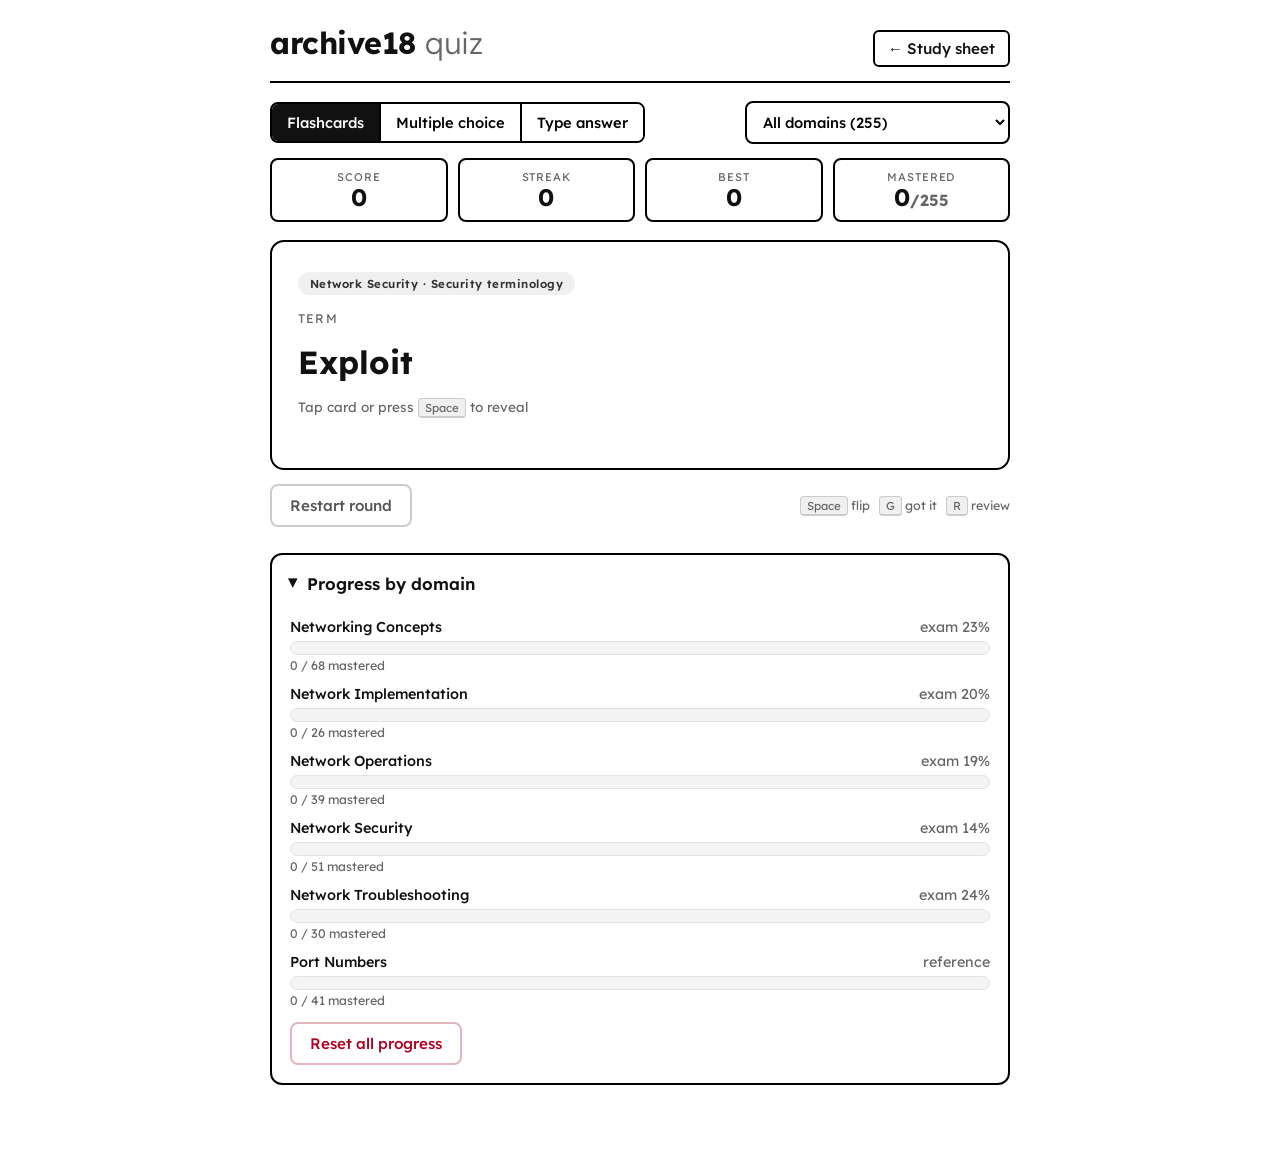
==== commit 9e32dc3e: "Update index.html" ====
--- a/index.html
+++ b/index.html
@@ -1,845 +1,445 @@
 <!DOCTYPE html>
 <html lang="en">
 <head>
-    <meta charset="UTF-8">
-    <meta name="viewport" content="width=device-width, initial-scale=1.0">
-    <link rel="stylesheet" href="style.css">
-    <link href="https://fonts.googleapis.com/css2?family=Lexend:wght@300;400;600&display=swap" rel="stylesheet">
-    <title>archive18</title>
+<meta charset="UTF-8">
+<meta name="viewport" content="width=device-width, initial-scale=1.0">
+<link href="https://fonts.googleapis.com/css2?family=Lexend:wght@300;400;500;600;700&display=swap" rel="stylesheet">
+<title>archive18 — Quiz</title>
+<style>
+  :root{
+    --ink:#111; --line:#000; --muted:#666; --bg:#fff;
+    --good:#1f7a3d; --good-bg:#e8f6ec; --bad:#b00020; --bad-bg:#fdeaec;
+    --soft:#f4f4f4; --chip:#f0f0f0;
+  }
+  *{box-sizing:border-box}
+  body,html{margin:0;padding:0;background:var(--bg);color:var(--ink);
+    font-family:"Lexend",sans-serif;-webkit-font-smoothing:antialiased}
+  a{color:inherit}
+  .wrap{max-width:780px;margin:0 auto;padding:24px 20px 80px}
+
+  header{display:flex;align-items:baseline;justify-content:space-between;gap:12px;
+    border-bottom:2px solid var(--line);padding-bottom:14px;margin-bottom:18px;flex-wrap:wrap}
+  .brand{font-size:1.9rem;font-weight:700;letter-spacing:-.5px}
+  .brand span{font-weight:300;color:var(--muted)}
+  .study-link{font-size:.95rem;text-decoration:none;border:2px solid var(--line);
+    border-radius:6px;padding:7px 13px;font-weight:500;white-space:nowrap;transition:background .15s}
+  .study-link:hover{background:var(--soft)}
+
+  .toolbar{display:flex;gap:14px;align-items:center;justify-content:space-between;flex-wrap:wrap;margin-bottom:14px}
+  .modes{display:inline-flex;border:2px solid var(--line);border-radius:8px;overflow:hidden}
+  .modes button{font-family:inherit;font-size:.92rem;font-weight:500;border:0;background:#fff;
+    padding:9px 15px;cursor:pointer;transition:background .15s;border-right:2px solid var(--line)}
+  .modes button:last-child{border-right:0}
+  .modes button.active{background:var(--ink);color:#fff}
+  select{font-family:inherit;font-size:.92rem;padding:9px 12px;border:2px solid var(--line);
+    border-radius:8px;background:#fff;cursor:pointer;font-weight:500}
+
+  .stats{display:flex;gap:10px;flex-wrap:wrap;margin-bottom:18px}
+  .stat{flex:1;min-width:90px;border:2px solid var(--line);border-radius:8px;padding:10px 12px;text-align:center}
+  .stat .lbl{font-size:.7rem;letter-spacing:.08em;text-transform:uppercase;color:var(--muted)}
+  .stat .val{font-size:1.5rem;font-weight:700;line-height:1.1}
+  .stat .fire{font-size:1.1rem}
+
+  .card{border:2px solid var(--line);border-radius:14px;padding:30px 26px;min-height:230px;
+    display:flex;flex-direction:column;gap:16px;position:relative}
+  .chip{align-self:flex-start;font-size:.72rem;font-weight:600;letter-spacing:.04em;
+    background:var(--chip);border-radius:20px;padding:4px 12px;color:#333}
+  .q-label{font-size:.78rem;letter-spacing:.1em;text-transform:uppercase;color:var(--muted)}
+  .q-text{font-size:1.5rem;font-weight:600;line-height:1.35}
+  .q-text.def{font-size:1.22rem;font-weight:500;line-height:1.5}
+
+  /* flashcard */
+  .flash-front{font-size:2rem;font-weight:700;line-height:1.25}
+  .flash-hint{font-size:.85rem;color:var(--muted)}
+  .flash-back{font-size:1.18rem;line-height:1.55;font-weight:400;border-top:1px dashed #ccc;padding-top:14px}
+  .flash-buttons{display:flex;gap:10px;margin-top:6px}
+
+  /* MC */
+  .opts{display:flex;flex-direction:column;gap:10px}
+  .opt{font-family:inherit;font-size:1.02rem;text-align:left;border:2px solid var(--line);
+    background:#fff;border-radius:9px;padding:12px 15px;cursor:pointer;transition:background .12s;
+    display:flex;gap:10px;align-items:center;font-weight:500}
+  .opt:hover:not(:disabled){background:var(--soft)}
+  .opt .key{font-size:.78rem;font-weight:700;border:1.5px solid #bbb;border-radius:5px;
+    width:22px;height:22px;display:inline-flex;align-items:center;justify-content:center;flex:none}
+  .opt.correct{background:var(--good-bg);border-color:var(--good)}
+  .opt.wrong{background:var(--bad-bg);border-color:var(--bad)}
+  .opt:disabled{cursor:default}
+
+  /* type */
+  .type-row{display:flex;gap:10px;flex-wrap:wrap}
+  .type-input{font-family:inherit;font-size:1.1rem;padding:11px 14px;border:2px solid #bbb;
+    border-radius:9px;outline:none;flex:1;min-width:200px}
+  .type-input:focus{border-color:var(--ink)}
+  .type-input.correct{border-color:var(--good);background:var(--good-bg)}
+  .type-input.wrong{border-color:var(--bad);background:var(--bad-bg)}
+
+  .feedback{font-size:1.02rem;font-weight:600;min-height:1.3em;line-height:1.4}
+  .feedback.good{color:var(--good)}
+  .feedback.bad{color:var(--bad)}
+  .reveal{font-size:1.02rem;line-height:1.5;background:var(--soft);border-radius:9px;
+    padding:12px 14px;font-weight:400}
+  .reveal b{font-weight:700}
+
+  .btn{font-family:inherit;font-size:.95rem;font-weight:600;border:2px solid var(--line);
+    background:#fff;border-radius:8px;padding:10px 18px;cursor:pointer;transition:background .15s}
+  .btn:hover:not(:disabled){background:var(--soft)}
+  .btn.primary{background:var(--ink);color:#fff}
+  .btn.primary:hover:not(:disabled){background:#333}
+  .btn.good{background:var(--good);color:#fff;border-color:var(--good)}
+  .btn.bad{background:#fff;color:var(--bad);border-color:var(--bad)}
+  .btn:disabled{opacity:.4;cursor:not-allowed}
+  .btn.ghost{border-color:#ccc;color:#555;font-weight:500}
+  .btn.ghost:hover{background:var(--soft)}
+  .btn.danger{color:var(--bad);border-color:#e3b5bc}
+
+  .card-actions{display:flex;gap:10px;align-items:center;margin-top:14px;flex-wrap:wrap}
+  .shortcuts{font-size:.78rem;color:var(--muted);margin-left:auto}
+  kbd{font-family:inherit;font-size:.72rem;background:var(--chip);border:1px solid #ccc;
+    border-bottom-width:2px;border-radius:4px;padding:1px 6px}
+
+  .progress-panel{margin-top:26px;border:2px solid var(--line);border-radius:12px;padding:6px 18px 18px}
+  .progress-panel summary{font-weight:600;font-size:1.05rem;cursor:pointer;padding:12px 0;list-style:none}
+  .progress-panel summary::-webkit-details-marker{display:none}
+  .progress-panel summary::before{content:'▸';margin-right:8px;display:inline-block;transition:transform .2s}
+  .progress-panel[open] summary::before{transform:rotate(90deg)}
+  .bar-row{margin:12px 0}
+  .bar-top{display:flex;justify-content:space-between;font-size:.9rem;margin-bottom:5px}
+  .bar-top .nm{font-weight:500}
+  .bar-top .wt{color:var(--muted);font-weight:400}
+  .bar-track{height:14px;background:var(--soft);border-radius:8px;overflow:hidden;border:1px solid #e2e2e2}
+  .bar-fill{height:100%;background:var(--ink);width:0;transition:width .4s ease}
+  .bar-fill.done{background:var(--good)}
+  .bar-num{font-size:.78rem;color:var(--muted);margin-top:3px}
+
+  .done-screen{text-align:center;padding:20px 0}
+  .done-screen .big{font-size:2rem;font-weight:700;margin-bottom:8px}
+  .done-screen .sub{color:var(--muted);font-size:1.05rem;margin-bottom:18px}
+
+  @media(max-width:560px){
+    .brand{font-size:1.5rem}
+    .q-text{font-size:1.25rem}.flash-front{font-size:1.6rem}
+    .stat .val{font-size:1.25rem}.shortcuts{display:none}
+    .modes button{padding:9px 11px;font-size:.85rem}
+  }
+</style>
 </head>
-
 <body>
-
-<section class="topic">
-  <details>
-    <summary>
-      <h2>Network+ V9</h2>
-      <span class="arrow"></span>
-    </summary>
-    <div class="content">
-
-      <h1>Networking Concepts (23%):</h1>
-
-        <h2><b>OSI Model:</b></h2>
-          <h2><b>Layer 1: Physical layer</b></h2> <p contenteditable="true" class="answer-field" data-key="osi-l1" placeholder="Type your answer..."></p>
-          <h2><b>Layer 2: Data Link</b></h2> <p contenteditable="true" class="answer-field" data-key="osi-l2" placeholder="Type your answer..."></p>
-          <h2><b>Layer 3: Network</b></h2> <p contenteditable="true" class="answer-field" data-key="osi-l3" placeholder="Type your answer..."></p>
-          <h2><b>Layer 4: Transport</b></h2> <p contenteditable="true" class="answer-field" data-key="osi-l4" placeholder="Type your answer..."></p>
-          <h2><b>Layer 5: Session</b></h2> <p contenteditable="true" class="answer-field" data-key="osi-l5" placeholder="Type your answer..."></p>
-          <h2><b>Layer 6: Presentation</b></h2> <p contenteditable="true" class="answer-field" data-key="osi-l6" placeholder="Type your answer..."></p>
-          <h2><b>Layer 7: Application</b></h2> <p contenteditable="true" class="answer-field" data-key="osi-l7" placeholder="Type your answer..."></p>
-
-        <h2><b>Networking appliances:</b></h2>
-          <h2><b>Routers:</b></h2> <p contenteditable="true" class="answer-field" data-key="app-routers" placeholder="Type your answer..."></p>
-          <h2><b>Switches:</b></h2> <p contenteditable="true" class="answer-field" data-key="app-switches" placeholder="Type your answer..."></p>
-          <h2><b>Hubs:</b></h2> <p contenteditable="true" class="answer-field" data-key="app-hubs" placeholder="Type your answer..."></p>
-          <h2><b>Firewall:</b></h2> <p contenteditable="true" class="answer-field" data-key="app-firewall" placeholder="Type your answer..."></p>
-          <h2><b>IDS/IPS:</b></h2> <p contenteditable="true" class="answer-field" data-key="app-idsips" placeholder="Type your answer..."></p>
-          <h2><b>Load Balancer:</b></h2> <p contenteditable="true" class="answer-field" data-key="app-lb" placeholder="Type your answer..."></p>
-          <h2><b>Proxies:</b></h2> <p contenteditable="true" class="answer-field" data-key="app-proxies" placeholder="Type your answer..."></p>
-          <h2><b>NAS:</b></h2> <p contenteditable="true" class="answer-field" data-key="app-nas" placeholder="Type your answer..."></p>
-          <h2><b>SAN:</b></h2> <p contenteditable="true" class="answer-field" data-key="app-san" placeholder="Type your answer..."></p>
-
-        <h2><b>Cloud concepts:</b></h2>
-          <h2><b>NFV:</b></h2> <p contenteditable="true" class="answer-field" data-key="cloud-nfv" placeholder="Type your answer..."></p>
-          <h2><b>VPC:</b></h2> <p contenteditable="true" class="answer-field" data-key="cloud-vpc" placeholder="Type your answer..."></p>
-          <h2><b>NSG:</b></h2> <p contenteditable="true" class="answer-field" data-key="cloud-nsg" placeholder="Type your answer..."></p>
-          <h2><b>Cloud Gateways:</b></h2> <p contenteditable="true" class="answer-field" data-key="cloud-gw" placeholder="Type your answer..."></p>
-          <h2><b>Deployment models (public, private, hybrid):</b></h2> <p contenteditable="true" class="answer-field" data-key="cloud-deploy" placeholder="Type your answer..."></p>
-
-        <h2><b>Ports and protocols:</b></h2>
-          <h2><b>FTP:</b></h2> <p contenteditable="true" class="answer-field" data-key="proto-ftp" placeholder="Type your answer..."></p>
-          <h2><b>SFTP:</b></h2> <p contenteditable="true" class="answer-field" data-key="proto-sftp" placeholder="Type your answer..."></p>
-
-        <h2><b>Traffic types:</b></h2>
-          <h2><b>Unicast:</b></h2> <p contenteditable="true" class="answer-field" data-key="traffic-unicast" placeholder="Type your answer..."></p>
-          <h2><b>Multicast:</b></h2> <p contenteditable="true" class="answer-field" data-key="traffic-multicast" placeholder="Type your answer..."></p>
-          <h2><b>Anycast:</b></h2> <p contenteditable="true" class="answer-field" data-key="traffic-anycast" placeholder="Type your answer..."></p>
-          <h2><b>Broadcast:</b></h2> <p contenteditable="true" class="answer-field" data-key="traffic-broadcast" placeholder="Type your answer..."></p>
-
-        <h2><b>Transmission media (Wireless):</b></h2>
-          <h2><b>802.11:</b></h2> <p contenteditable="true" class="answer-field" data-key="wireless-80211" placeholder="Type your answer..."></p>
-          <h2><b>Cellular:</b></h2> <p contenteditable="true" class="answer-field" data-key="wireless-cellular" placeholder="Type your answer..."></p>
-          <h2><b>Satellite:</b></h2> <p contenteditable="true" class="answer-field" data-key="wireless-satellite" placeholder="Type your answer..."></p>
-
-        <h2><b>Transmission media (Wired):</b></h2>
-          <h2><b>Fiber:</b></h2> <p contenteditable="true" class="answer-field" data-key="wired-fiber" placeholder="Type your answer..."></p>
-          <h2><b>Coaxial:</b></h2> <p contenteditable="true" class="answer-field" data-key="wired-coax" placeholder="Type your answer..."></p>
-          <h2><b>DAC (Direct Attach Copper):</b></h2> <p contenteditable="true" class="answer-field" data-key="wired-dac" placeholder="Type your answer..."></p>
-
-        <h2><b>Transceivers and connectors:</b></h2>
-          <h2><b>SC:</b></h2> <p contenteditable="true" class="answer-field" data-key="conn-sc" placeholder="Type your answer..."></p>
-          <h2><b>LC:</b></h2> <p contenteditable="true" class="answer-field" data-key="conn-lc" placeholder="Type your answer..."></p>
-          <h2><b>ST:</b></h2> <p contenteditable="true" class="answer-field" data-key="conn-st" placeholder="Type your answer..."></p>
-          <h2><b>MPO:</b></h2> <p contenteditable="true" class="answer-field" data-key="conn-mpo" placeholder="Type your answer..."></p>
-          <h2><b>RJ11:</b></h2> <p contenteditable="true" class="answer-field" data-key="conn-rj11" placeholder="Type your answer..."></p>
-          <h2><b>RJ45:</b></h2> <p contenteditable="true" class="answer-field" data-key="conn-rj45" placeholder="Type your answer..."></p>
-          <h2><b>F-type:</b></h2> <p contenteditable="true" class="answer-field" data-key="conn-ftype" placeholder="Type your answer..."></p>
-          <h2><b>BNC:</b></h2> <p contenteditable="true" class="answer-field" data-key="conn-bnc" placeholder="Type your answer..."></p>
-
-        <h2><b>Network topologies:</b></h2>
-          <h2><b>Mesh:</b></h2> <p contenteditable="true" class="answer-field" data-key="topo-mesh" placeholder="Type your answer..."></p>
-          <h2><b>Hybrid:</b></h2> <p contenteditable="true" class="answer-field" data-key="topo-hybrid" placeholder="Type your answer..."></p>
-          <h2><b>Star/Hub and spoke:</b></h2> <p contenteditable="true" class="answer-field" data-key="topo-star" placeholder="Type your answer..."></p>
-          <h2><b>Spine and leaf:</b></h2> <p contenteditable="true" class="answer-field" data-key="topo-spineleaf" placeholder="Type your answer..."></p>
-          <h2><b>Point-to-point:</b></h2> <p contenteditable="true" class="answer-field" data-key="topo-p2p" placeholder="Type your answer..."></p>
-          <h2><b>Three-tier:</b></h2> <p contenteditable="true" class="answer-field" data-key="topo-threetier" placeholder="Type your answer..."></p>
-          <h2><b>Collapsed core:</b></h2> <p contenteditable="true" class="answer-field" data-key="topo-collapsedcore" placeholder="Type your answer..."></p>
-
-        <h2><b>IPv4 addressing:</b></h2>
-          <h2><b>Public vs. private:</b></h2> <p contenteditable="true" class="answer-field" data-key="ipv4-pubpriv" placeholder="Type your answer..."></p>
-          <h2><b>APIPA:</b></h2> <p contenteditable="true" class="answer-field" data-key="ipv4-apipa" placeholder="Type your answer..."></p>
-          <h2><b>RFC1918:</b></h2> <p contenteditable="true" class="answer-field" data-key="ipv4-rfc1918" placeholder="Type your answer..."></p>
-          <h2><b>Loopback:</b></h2> <p contenteditable="true" class="answer-field" data-key="ipv4-loopback" placeholder="Type your answer..."></p>
-          <h2><b>Subnetting (VLSM, CIDR):</b></h2> <p contenteditable="true" class="answer-field" data-key="ipv4-subnet" placeholder="Type your answer..."></p>
-          <h2><b>Address classes (A, B, C, D, E):</b></h2> <p contenteditable="true" class="answer-field" data-key="ipv4-classes" placeholder="Type your answer..."></p>
-
-        <h2><b>Additional ports and protocols:</b></h2>
-          <h2><b>SSH:</b></h2> <p contenteditable="true" class="answer-field" data-key="proto-ssh" placeholder="Type your answer..."></p>
-          <h2><b>Telnet:</b></h2> <p contenteditable="true" class="answer-field" data-key="proto-telnet" placeholder="Type your answer..."></p>
-          <h2><b>SMTP:</b></h2> <p contenteditable="true" class="answer-field" data-key="proto-smtp" placeholder="Type your answer..."></p>
-          <h2><b>DNS:</b></h2> <p contenteditable="true" class="answer-field" data-key="proto-dns" placeholder="Type your answer..."></p>
-          <h2><b>DHCP:</b></h2> <p contenteditable="true" class="answer-field" data-key="proto-dhcp" placeholder="Type your answer..."></p>
-          <h2><b>HTTP:</b></h2> <p contenteditable="true" class="answer-field" data-key="proto-http" placeholder="Type your answer..."></p>
-          <h2><b>HTTPS:</b></h2> <p contenteditable="true" class="answer-field" data-key="proto-https" placeholder="Type your answer..."></p>
-          <h2><b>SNMP:</b></h2> <p contenteditable="true" class="answer-field" data-key="proto-snmp" placeholder="Type your answer..."></p>
-          <h2><b>LDAP:</b></h2> <p contenteditable="true" class="answer-field" data-key="proto-ldap" placeholder="Type your answer..."></p>
-          <h2><b>RDP:</b></h2> <p contenteditable="true" class="answer-field" data-key="proto-rdp" placeholder="Type your answer..."></p>
-          <h2><b>SIP:</b></h2> <p contenteditable="true" class="answer-field" data-key="proto-sip" placeholder="Type your answer..."></p>
-
-        <h2><b>Additional cloud service models:</b></h2>
-          <h2><b>SaaS:</b></h2> <p contenteditable="true" class="answer-field" data-key="cloud-saas" placeholder="Type your answer..."></p>
-          <h2><b>IaaS:</b></h2> <p contenteditable="true" class="answer-field" data-key="cloud-iaas" placeholder="Type your answer..."></p>
-          <h2><b>PaaS:</b></h2> <p contenteditable="true" class="answer-field" data-key="cloud-paas" placeholder="Type your answer..."></p>
-
-
-      <h1>Network Implementation (20%):</h1>
-
-        <h2><b>Routing technologies:</b></h2>
-          <h2><b>Static routing:</b></h2> <p contenteditable="true" class="answer-field" data-key="route-static" placeholder="Type your answer..."></p>
-          <h2><b>Dynamic routing:</b></h2> <p contenteditable="true" class="answer-field" data-key="route-dynamic" placeholder="Type your answer..."></p>
-          <h2><b>BGP:</b></h2> <p contenteditable="true" class="answer-field" data-key="route-bgp" placeholder="Type your answer..."></p>
-          <h2><b>EIGRP:</b></h2> <p contenteditable="true" class="answer-field" data-key="route-eigrp" placeholder="Type your answer..."></p>
-          <h2><b>OSPF:</b></h2> <p contenteditable="true" class="answer-field" data-key="route-ospf" placeholder="Type your answer..."></p>
-          <h2><b>NAT:</b></h2> <p contenteditable="true" class="answer-field" data-key="route-nat" placeholder="Type your answer..."></p>
-          <h2><b>PAT:</b></h2> <p contenteditable="true" class="answer-field" data-key="route-pat" placeholder="Type your answer..."></p>
-          <h2><b>FHRP:</b></h2> <p contenteditable="true" class="answer-field" data-key="route-fhrp" placeholder="Type your answer..."></p>
-          <h2><b>VIP:</b></h2> <p contenteditable="true" class="answer-field" data-key="route-vip" placeholder="Type your answer..."></p>
-          <h2><b>Subinterfaces:</b></h2> <p contenteditable="true" class="answer-field" data-key="route-subint" placeholder="Type your answer..."></p>
-
-        <h2><b>Switching technologies:</b></h2>
-          <h2><b>VLANs:</b></h2> <p contenteditable="true" class="answer-field" data-key="switch-vlan" placeholder="Type your answer..."></p>
-          <h2><b>Interface configuration:</b></h2> <p contenteditable="true" class="answer-field" data-key="switch-ifconfig" placeholder="Type your answer..."></p>
-          <h2><b>Spanning tree:</b></h2> <p contenteditable="true" class="answer-field" data-key="switch-stp" placeholder="Type your answer..."></p>
-          <h2><b>MTU:</b></h2> <p contenteditable="true" class="answer-field" data-key="switch-mtu" placeholder="Type your answer..."></p>
-          <h2><b>Jumbo frames:</b></h2> <p contenteditable="true" class="answer-field" data-key="switch-jumbo" placeholder="Type your answer..."></p>
-
-        <h2><b>Wireless:</b></h2>
-          <h2><b>Channels:</b></h2> <p contenteditable="true" class="answer-field" data-key="wifi-channels" placeholder="Type your answer..."></p>
-          <h2><b>Frequency options:</b></h2> <p contenteditable="true" class="answer-field" data-key="wifi-freq" placeholder="Type your answer..."></p>
-          <h2><b>SSID:</b></h2> <p contenteditable="true" class="answer-field" data-key="wifi-ssid" placeholder="Type your answer..."></p>
-          <h2><b>Encryption:</b></h2> <p contenteditable="true" class="answer-field" data-key="wifi-enc" placeholder="Type your answer..."></p>
-          <h2><b>Guest networks:</b></h2> <p contenteditable="true" class="answer-field" data-key="wifi-guest" placeholder="Type your answer..."></p>
-          <h2><b>Authentication:</b></h2> <p contenteditable="true" class="answer-field" data-key="wifi-auth" placeholder="Type your answer..."></p>
-          <h2><b>Antennas:</b></h2> <p contenteditable="true" class="answer-field" data-key="wifi-antenna" placeholder="Type your answer..."></p>
-          <h2><b>Access points:</b></h2> <p contenteditable="true" class="answer-field" data-key="wifi-ap" placeholder="Type your answer..."></p>
-
-        <h2><b>Physical installations:</b></h2>
-          <h2><b>Installation implications:</b></h2> <p contenteditable="true" class="answer-field" data-key="phys-install" placeholder="Type your answer..."></p>
-          <h2><b>Power considerations:</b></h2> <p contenteditable="true" class="answer-field" data-key="phys-power" placeholder="Type your answer..."></p>
-          <h2><b>Environmental factors:</b></h2> <p contenteditable="true" class="answer-field" data-key="phys-env" placeholder="Type your answer..."></p>
-
-
-      <h1>Network Operations (19%):</h1>
-
-        <h2><b>Documentation:</b></h2>
-          <h2><b>Physical vs. logical diagrams:</b></h2> <p contenteditable="true" class="answer-field" data-key="doc-diagrams" placeholder="Type your answer..."></p>
-          <h2><b>Rack diagrams:</b></h2> <p contenteditable="true" class="answer-field" data-key="doc-rack" placeholder="Type your answer..."></p>
-          <h2><b>Cable maps:</b></h2> <p contenteditable="true" class="answer-field" data-key="doc-cable" placeholder="Type your answer..."></p>
-          <h2><b>Asset inventory:</b></h2> <p contenteditable="true" class="answer-field" data-key="doc-asset" placeholder="Type your answer..."></p>
-          <h2><b>IPAM:</b></h2> <p contenteditable="true" class="answer-field" data-key="doc-ipam" placeholder="Type your answer..."></p>
-          <h2><b>SLA:</b></h2> <p contenteditable="true" class="answer-field" data-key="doc-sla" placeholder="Type your answer..."></p>
-          <h2><b>Wireless surveys:</b></h2> <p contenteditable="true" class="answer-field" data-key="doc-wsurvey" placeholder="Type your answer..."></p>
-
-        <h2><b>Life-cycle management:</b></h2>
-          <h2><b>EOL (End of Life):</b></h2> <p contenteditable="true" class="answer-field" data-key="lc-eol" placeholder="Type your answer..."></p>
-          <h2><b>EOS (End of Support):</b></h2> <p contenteditable="true" class="answer-field" data-key="lc-eos" placeholder="Type your answer..."></p>
-          <h2><b>Software management:</b></h2> <p contenteditable="true" class="answer-field" data-key="lc-softmgmt" placeholder="Type your answer..."></p>
-          <h2><b>Decommissioning:</b></h2> <p contenteditable="true" class="answer-field" data-key="lc-decom" placeholder="Type your answer..."></p>
-
-        <h2><b>Change management:</b></h2>
-          <h2><b>Request process tracking:</b></h2> <p contenteditable="true" class="answer-field" data-key="change-track" placeholder="Type your answer..."></p>
-
-        <h2><b>Configuration management:</b></h2>
-          <h2><b>Production configuration:</b></h2> <p contenteditable="true" class="answer-field" data-key="cfg-prod" placeholder="Type your answer..."></p>
-          <h2><b>Backup configuration:</b></h2> <p contenteditable="true" class="answer-field" data-key="cfg-backup" placeholder="Type your answer..."></p>
-          <h2><b>Baseline configuration:</b></h2> <p contenteditable="true" class="answer-field" data-key="cfg-baseline" placeholder="Type your answer..."></p>
-
-        <h2><b>Network monitoring:</b></h2>
-          <h2><b>SNMP:</b></h2> <p contenteditable="true" class="answer-field" data-key="mon-snmp" placeholder="Type your answer..."></p>
-          <h2><b>Flow data:</b></h2> <p contenteditable="true" class="answer-field" data-key="mon-flow" placeholder="Type your answer..."></p>
-          <h2><b>Packet capture:</b></h2> <p contenteditable="true" class="answer-field" data-key="mon-pcap" placeholder="Type your answer..."></p>
-          <h2><b>Baseline metrics:</b></h2> <p contenteditable="true" class="answer-field" data-key="mon-baseline" placeholder="Type your answer..."></p>
-          <h2><b>Log aggregation:</b></h2> <p contenteditable="true" class="answer-field" data-key="mon-log" placeholder="Type your answer..."></p>
-          <h2><b>API integration:</b></h2> <p contenteditable="true" class="answer-field" data-key="mon-api" placeholder="Type your answer..."></p>
-          <h2><b>Port mirroring:</b></h2> <p contenteditable="true" class="answer-field" data-key="mon-mirror" placeholder="Type your answer..."></p>
-
-        <h2><b>Disaster recovery:</b></h2>
-          <h2><b>RPO (Recovery Point Objective):</b></h2> <p contenteditable="true" class="answer-field" data-key="dr-rpo" placeholder="Type your answer..."></p>
-          <h2><b>RTO (Recovery Time Objective):</b></h2> <p contenteditable="true" class="answer-field" data-key="dr-rto" placeholder="Type your answer..."></p>
-          <h2><b>MTTR (Mean Time To Repair):</b></h2> <p contenteditable="true" class="answer-field" data-key="dr-mttr" placeholder="Type your answer..."></p>
-          <h2><b>MTBF (Mean Time Between Failures):</b></h2> <p contenteditable="true" class="answer-field" data-key="dr-mtbf" placeholder="Type your answer..."></p>
-          <h2><b>Cold/warm/hot sites:</b></h2> <p contenteditable="true" class="answer-field" data-key="dr-sites" placeholder="Type your answer..."></p>
-          <h2><b>Active-active/passive:</b></h2> <p contenteditable="true" class="answer-field" data-key="dr-active" placeholder="Type your answer..."></p>
-
-        <h2><b>Network services:</b></h2>
-          <h2><b>DHCP:</b></h2> <p contenteditable="true" class="answer-field" data-key="svc-dhcp" placeholder="Type your answer..."></p>
-          <h2><b>SLAAC:</b></h2> <p contenteditable="true" class="answer-field" data-key="svc-slaac" placeholder="Type your answer..."></p>
-          <h2><b>DNS:</b></h2> <p contenteditable="true" class="answer-field" data-key="svc-dns" placeholder="Type your answer..."></p>
-          <h2><b>NTP:</b></h2> <p contenteditable="true" class="answer-field" data-key="svc-ntp" placeholder="Type your answer..."></p>
-          <h2><b>PTP:</b></h2> <p contenteditable="true" class="answer-field" data-key="svc-ptp" placeholder="Type your answer..."></p>
-          <h2><b>NTS:</b></h2> <p contenteditable="true" class="answer-field" data-key="svc-nts" placeholder="Type your answer..."></p>
-
-        <h2><b>Access and management:</b></h2>
-          <h2><b>VPNs:</b></h2> <p contenteditable="true" class="answer-field" data-key="mgmt-vpn" placeholder="Type your answer..."></p>
-          <h2><b>SSH:</b></h2> <p contenteditable="true" class="answer-field" data-key="mgmt-ssh" placeholder="Type your answer..."></p>
-          <h2><b>GUI:</b></h2> <p contenteditable="true" class="answer-field" data-key="mgmt-gui" placeholder="Type your answer..."></p>
-          <h2><b>API:</b></h2> <p contenteditable="true" class="answer-field" data-key="mgmt-api" placeholder="Type your answer..."></p>
-          <h2><b>Console:</b></h2> <p contenteditable="true" class="answer-field" data-key="mgmt-console" placeholder="Type your answer..."></p>
-
-
-      <h1>Network Security (14%):</h1>
-
-        <h2><b>Logical security:</b></h2>
-          <h2><b>Encryption (data in transit/rest):</b></h2> <p contenteditable="true" class="answer-field" data-key="sec-enc" placeholder="Type your answer..."></p>
-          <h2><b>PKI:</b></h2> <p contenteditable="true" class="answer-field" data-key="sec-pki" placeholder="Type your answer..."></p>
-          <h2><b>IAM:</b></h2> <p contenteditable="true" class="answer-field" data-key="sec-iam" placeholder="Type your answer..."></p>
-          <h2><b>MFA:</b></h2> <p contenteditable="true" class="answer-field" data-key="sec-mfa" placeholder="Type your answer..."></p>
-          <h2><b>SSO:</b></h2> <p contenteditable="true" class="answer-field" data-key="sec-sso" placeholder="Type your answer..."></p>
-          <h2><b>RADIUS:</b></h2> <p contenteditable="true" class="answer-field" data-key="sec-radius" placeholder="Type your answer..."></p>
-          <h2><b>LDAP:</b></h2> <p contenteditable="true" class="answer-field" data-key="sec-ldap" placeholder="Type your answer..."></p>
-          <h2><b>SAML:</b></h2> <p contenteditable="true" class="answer-field" data-key="sec-saml" placeholder="Type your answer..."></p>
-          <h2><b>TACACS+:</b></h2> <p contenteditable="true" class="answer-field" data-key="sec-tacacs" placeholder="Type your answer..."></p>
-          <h2><b>Time-based authentication:</b></h2> <p contenteditable="true" class="answer-field" data-key="sec-timeauth" placeholder="Type your answer..."></p>
-          <h2><b>Least privilege:</b></h2> <p contenteditable="true" class="answer-field" data-key="sec-leastpriv" placeholder="Type your answer..."></p>
-          <h2><b>Role-based access control:</b></h2> <p contenteditable="true" class="answer-field" data-key="sec-rbac" placeholder="Type your answer..."></p>
-          <h2><b>Geofencing:</b></h2> <p contenteditable="true" class="answer-field" data-key="sec-geofence" placeholder="Type your answer..."></p>
-
-        <h2><b>Physical security:</b></h2>
-          <h2><b>Cameras:</b></h2> <p contenteditable="true" class="answer-field" data-key="physsec-cam" placeholder="Type your answer..."></p>
-          <h2><b>Locks:</b></h2> <p contenteditable="true" class="answer-field" data-key="physsec-locks" placeholder="Type your answer..."></p>
-
-        <h2><b>Deception technologies:</b></h2>
-          <h2><b>Honeypot:</b></h2> <p contenteditable="true" class="answer-field" data-key="deception-honeypot" placeholder="Type your answer..."></p>
-          <h2><b>Honeynet:</b></h2> <p contenteditable="true" class="answer-field" data-key="deception-honeynet" placeholder="Type your answer..."></p>
-
-        <h2><b>Security terminology:</b></h2>
-          <h2><b>Risk:</b></h2> <p contenteditable="true" class="answer-field" data-key="term-risk" placeholder="Type your answer..."></p>
-          <h2><b>Vulnerability:</b></h2> <p contenteditable="true" class="answer-field" data-key="term-vuln" placeholder="Type your answer..."></p>
-          <h2><b>Exploit:</b></h2> <p contenteditable="true" class="answer-field" data-key="term-exploit" placeholder="Type your answer..."></p>
-          <h2><b>Threat:</b></h2> <p contenteditable="true" class="answer-field" data-key="term-threat" placeholder="Type your answer..."></p>
-          <h2><b>CIA Triad:</b></h2> <p contenteditable="true" class="answer-field" data-key="term-cia" placeholder="Type your answer..."></p>
-
-        <h2><b>Audits and compliance:</b></h2>
-          <h2><b>Data locality:</b></h2> <p contenteditable="true" class="answer-field" data-key="comp-locality" placeholder="Type your answer..."></p>
-          <h2><b>PCI DSS:</b></h2> <p contenteditable="true" class="answer-field" data-key="comp-pci" placeholder="Type your answer..."></p>
-          <h2><b>GDPR:</b></h2> <p contenteditable="true" class="answer-field" data-key="comp-gdpr" placeholder="Type your answer..."></p>
-
-        <h2><b>Network segmentation:</b></h2>
-          <h2><b>IoT:</b></h2> <p contenteditable="true" class="answer-field" data-key="seg-iot" placeholder="Type your answer..."></p>
-          <h2><b>IIoT:</b></h2> <p contenteditable="true" class="answer-field" data-key="seg-iiot" placeholder="Type your answer..."></p>
-          <h2><b>SCADA:</b></h2> <p contenteditable="true" class="answer-field" data-key="seg-scada" placeholder="Type your answer..."></p>
-          <h2><b>ICS:</b></h2> <p contenteditable="true" class="answer-field" data-key="seg-ics" placeholder="Type your answer..."></p>
-          <h2><b>OT:</b></h2> <p contenteditable="true" class="answer-field" data-key="seg-ot" placeholder="Type your answer..."></p>
-          <h2><b>Guest:</b></h2> <p contenteditable="true" class="answer-field" data-key="seg-guest" placeholder="Type your answer..."></p>
-          <h2><b>BYOD:</b></h2> <p contenteditable="true" class="answer-field" data-key="seg-byod" placeholder="Type your answer..."></p>
-
-        <h2><b>Types of attacks:</b></h2>
-          <h2><b>DoS/DDoS:</b></h2> <p contenteditable="true" class="answer-field" data-key="atk-ddos" placeholder="Type your answer..."></p>
-          <h2><b>VLAN hopping:</b></h2> <p contenteditable="true" class="answer-field" data-key="atk-vlanhopping" placeholder="Type your answer..."></p>
-          <h2><b>MAC flooding:</b></h2> <p contenteditable="true" class="answer-field" data-key="atk-macflood" placeholder="Type your answer..."></p>
-          <h2><b>ARP poisoning/spoofing:</b></h2> <p contenteditable="true" class="answer-field" data-key="atk-arp" placeholder="Type your answer..."></p>
-          <h2><b>DNS poisoning/spoofing:</b></h2> <p contenteditable="true" class="answer-field" data-key="atk-dns" placeholder="Type your answer..."></p>
-          <h2><b>Rogue devices/services:</b></h2> <p contenteditable="true" class="answer-field" data-key="atk-rogue" placeholder="Type your answer..."></p>
-          <h2><b>Evil twin:</b></h2> <p contenteditable="true" class="answer-field" data-key="atk-eviltwin" placeholder="Type your answer..."></p>
-          <h2><b>On-path attack:</b></h2> <p contenteditable="true" class="answer-field" data-key="atk-onpath" placeholder="Type your answer..."></p>
-          <h2><b>Phishing:</b></h2> <p contenteditable="true" class="answer-field" data-key="atk-phishing" placeholder="Type your answer..."></p>
-          <h2><b>Dumpster diving:</b></h2> <p contenteditable="true" class="answer-field" data-key="atk-dumpster" placeholder="Type your answer..."></p>
-          <h2><b>Shoulder surfing:</b></h2> <p contenteditable="true" class="answer-field" data-key="atk-shoulder" placeholder="Type your answer..."></p>
-          <h2><b>Tailgating:</b></h2> <p contenteditable="true" class="answer-field" data-key="atk-tailgate" placeholder="Type your answer..."></p>
-
-        <h2><b>Security features and defense:</b></h2>
-          <h2><b>Device hardening:</b></h2> <p contenteditable="true" class="answer-field" data-key="def-harden" placeholder="Type your answer..."></p>
-          <h2><b>NAC:</b></h2> <p contenteditable="true" class="answer-field" data-key="def-nac" placeholder="Type your answer..."></p>
-          <h2><b>Key management:</b></h2> <p contenteditable="true" class="answer-field" data-key="def-keymgmt" placeholder="Type your answer..."></p>
-          <h2><b>ACL:</b></h2> <p contenteditable="true" class="answer-field" data-key="def-acl" placeholder="Type your answer..."></p>
-          <h2><b>URL/content filtering:</b></h2> <p contenteditable="true" class="answer-field" data-key="def-urlfilter" placeholder="Type your answer..."></p>
-          <h2><b>Trusted vs. untrusted zones:</b></h2> <p contenteditable="true" class="answer-field" data-key="def-zones" placeholder="Type your answer..."></p>
-          <h2><b>Screened subnet:</b></h2> <p contenteditable="true" class="answer-field" data-key="def-screenedsub" placeholder="Type your answer..."></p>
-
-
-      <h1>Network Troubleshooting (24%):</h1>
-
-        <h2><b>Troubleshooting methodology:</b></h2>
-          <h2><b>Identify the problem:</b></h2> <p contenteditable="true" class="answer-field" data-key="ts-identify" placeholder="Type your answer..."></p>
-          <h2><b>Establish a theory:</b></h2> <p contenteditable="true" class="answer-field" data-key="ts-theory" placeholder="Type your answer..."></p>
-          <h2><b>Test the theory:</b></h2> <p contenteditable="true" class="answer-field" data-key="ts-test" placeholder="Type your answer..."></p>
-          <h2><b>Plan and implement a solution:</b></h2> <p contenteditable="true" class="answer-field" data-key="ts-plan" placeholder="Type your answer..."></p>
-          <h2><b>Verify functionality:</b></h2> <p contenteditable="true" class="answer-field" data-key="ts-verify" placeholder="Type your answer..."></p>
-          <h2><b>Document findings:</b></h2> <p contenteditable="true" class="answer-field" data-key="ts-document" placeholder="Type your answer..."></p>
-
-        <h2><b>Cabling and physical interface issues:</b></h2>
-          <h2><b>Incorrect cable type:</b></h2> <p contenteditable="true" class="answer-field" data-key="cable-type" placeholder="Type your answer..."></p>
-          <h2><b>Signal degradation:</b></h2> <p contenteditable="true" class="answer-field" data-key="cable-degrade" placeholder="Type your answer..."></p>
-          <h2><b>Improper termination:</b></h2> <p contenteditable="true" class="answer-field" data-key="cable-term" placeholder="Type your answer..."></p>
-          <h2><b>TX/RX transposed:</b></h2> <p contenteditable="true" class="answer-field" data-key="cable-txrx" placeholder="Type your answer..."></p>
-          <h2><b>Increasing counters:</b></h2> <p contenteditable="true" class="answer-field" data-key="cable-counters" placeholder="Type your answer..."></p>
-          <h2><b>Port status:</b></h2> <p contenteditable="true" class="answer-field" data-key="cable-portstatus" placeholder="Type your answer..."></p>
-          <h2><b>PoE:</b></h2> <p contenteditable="true" class="answer-field" data-key="cable-poe" placeholder="Type your answer..."></p>
-          <h2><b>Transceiver mismatch:</b></h2> <p contenteditable="true" class="answer-field" data-key="cable-xcvr" placeholder="Type your answer..."></p>
-          <h2><b>Signal strength:</b></h2> <p contenteditable="true" class="answer-field" data-key="cable-sigstrength" placeholder="Type your answer..."></p>
-
-        <h2><b>Network services issues:</b></h2>
-          <h2><b>STP issues:</b></h2> <p contenteditable="true" class="answer-field" data-key="issue-stp" placeholder="Type your answer..."></p>
-          <h2><b>VLAN assignment:</b></h2> <p contenteditable="true" class="answer-field" data-key="issue-vlan" placeholder="Type your answer..."></p>
-          <h2><b>ACLs:</b></h2> <p contenteditable="true" class="answer-field" data-key="issue-acl" placeholder="Type your answer..."></p>
-          <h2><b>Routing table issues:</b></h2> <p contenteditable="true" class="answer-field" data-key="issue-route" placeholder="Type your answer..."></p>
-          <h2><b>Default routes:</b></h2> <p contenteditable="true" class="answer-field" data-key="issue-defroute" placeholder="Type your answer..."></p>
-          <h2><b>Address pool exhaustion:</b></h2> <p contenteditable="true" class="answer-field" data-key="issue-poolexhaust" placeholder="Type your answer..."></p>
-          <h2><b>Incorrect gateway/IP/subnet mask:</b></h2> <p contenteditable="true" class="answer-field" data-key="issue-gwip" placeholder="Type your answer..."></p>
-
-        <h2><b>Performance issues:</b></h2>
-          <h2><b>Congestion:</b></h2> <p contenteditable="true" class="answer-field" data-key="perf-congestion" placeholder="Type your answer..."></p>
-          <h2><b>Latency:</b></h2> <p contenteditable="true" class="answer-field" data-key="perf-latency" placeholder="Type your answer..."></p>
-          <h2><b>Packet loss:</b></h2> <p contenteditable="true" class="answer-field" data-key="perf-pktloss" placeholder="Type your answer..."></p>
-          <h2><b>Wireless interference:</b></h2> <p contenteditable="true" class="answer-field" data-key="perf-wifiinterf" placeholder="Type your answer..."></p>
-
-        <h2><b>Tools and protocols:</b></h2>
-          <h2><b>Protocol analyzers:</b></h2> <p contenteditable="true" class="answer-field" data-key="tool-analyzer" placeholder="Type your answer..."></p>
-          <h2><b>Command line tools:</b></h2> <p contenteditable="true" class="answer-field" data-key="tool-cli" placeholder="Type your answer..."></p>
-          <h2><b>Cable testers:</b></h2> <p contenteditable="true" class="answer-field" data-key="tool-cabletester" placeholder="Type your answer..."></p>
-          <h2><b>Wi-Fi analyzers:</b></h2> <p contenteditable="true" class="answer-field" data-key="tool-wifianalyzer" placeholder="Type your answer..."></p>
-
+<div class="wrap">
+
+  <header>
+    <div class="brand">archive18 <span>quiz</span></div>
+    <a class="study-link" href="index.html">&larr; Study sheet</a>
+  </header>
+
+  <div class="toolbar">
+    <div class="modes" id="modes">
+      <button data-mode="flash" class="active">Flashcards</button>
+      <button data-mode="mc">Multiple choice</button>
+      <button data-mode="type">Type answer</button>
     </div>
+    <select id="domainFilter" aria-label="Filter by domain"></select>
+  </div>
+
+  <div class="stats">
+    <div class="stat"><div class="lbl">Score</div><div class="val" id="score">0</div></div>
+    <div class="stat"><div class="lbl">Streak</div><div class="val"><span id="streak">0</span> <span class="fire" id="fire"></span></div></div>
+    <div class="stat"><div class="lbl">Best</div><div class="val" id="best">0</div></div>
+    <div class="stat"><div class="lbl">Mastered</div><div class="val"><span id="masteredCount">0</span><span style="font-size:1rem;color:var(--muted)">/<span id="totalCount">0</span></span></div></div>
+  </div>
+
+  <section class="card" id="card"></section>
+
+  <div class="card-actions" id="cardActions">
+    <button class="btn primary" id="nextBtn" disabled>Next &rarr;</button>
+    <button class="btn ghost" id="restartBtn">Restart round</button>
+    <span class="shortcuts" id="shortcuts"></span>
+  </div>
+
+  <details class="progress-panel" open>
+    <summary>Progress by domain</summary>
+    <div id="bars"></div>
+    <div style="margin-top:14px"><button class="btn ghost danger" id="resetBtn">Reset all progress</button></div>
   </details>
-</section>
-
-
-<section class="topic">
-  <details>
-    <summary>
-      <h2>Port Numbers</h2>
-      <span class="arrow"></span>
-    </summary>
-    <div class="content">
-
-      <div class="ports-controls">
-        <button class="ports-btn" id="toggleQuizBtn" onclick="togglePortQuiz()">Quiz Mode</button>
-        <button class="ports-btn" id="toggleTableBtn" onclick="togglePortTable()">Reference Table</button>
-      </div>
-
-      <!-- REFERENCE TABLE -->
-      <div id="portTableView">
-        <table class="port-table">
-          <thead>
-            <tr><th>Port</th><th>Protocol</th><th>Transport</th><th>Notes</th></tr>
-          </thead>
-          <tbody>
-            <tr><td>20</td><td>FTP (Data)</td><td>TCP</td><td>Active mode data transfer</td></tr>
-            <tr><td>21</td><td>FTP (Control)</td><td>TCP</td><td>Commands, authentication</td></tr>
-            <tr><td>22</td><td>SSH / SFTP / SCP</td><td>TCP</td><td>Encrypted remote access & file transfer</td></tr>
-            <tr><td>23</td><td>Telnet</td><td>TCP</td><td>Unencrypted remote access — insecure</td></tr>
-            <tr><td>25</td><td>SMTP</td><td>TCP</td><td>Sends email between servers</td></tr>
-            <tr><td>49</td><td>TACACS+</td><td>TCP</td><td>Cisco AAA — separates auth/authz/acct</td></tr>
-            <tr><td>53</td><td>DNS</td><td>TCP/UDP</td><td>UDP for queries; TCP for zone transfers</td></tr>
-            <tr><td>67</td><td>DHCP (Server)</td><td>UDP</td><td>Server listens here</td></tr>
-            <tr><td>68</td><td>DHCP (Client)</td><td>UDP</td><td>Client receives response here</td></tr>
-            <tr><td>69</td><td>TFTP</td><td>UDP</td><td>Trivial FTP — no auth; used for IOS/config transfers</td></tr>
-            <tr><td>80</td><td>HTTP</td><td>TCP</td><td>Unencrypted web traffic</td></tr>
-            <tr><td>88</td><td>Kerberos</td><td>TCP/UDP</td><td>Authentication in Active Directory</td></tr>
-            <tr><td>110</td><td>POP3</td><td>TCP</td><td>Retrieves email, deletes from server</td></tr>
-            <tr><td>119</td><td>NNTP</td><td>TCP</td><td>Network News Transfer Protocol</td></tr>
-            <tr><td>123</td><td>NTP</td><td>UDP</td><td>Time synchronization</td></tr>
-            <tr><td>137</td><td>NetBIOS Name</td><td>UDP</td><td>Name resolution over NetBIOS</td></tr>
-            <tr><td>138</td><td>NetBIOS Datagram</td><td>UDP</td><td>Connectionless NetBIOS communication</td></tr>
-            <tr><td>139</td><td>NetBIOS Session</td><td>TCP</td><td>Connection-oriented NetBIOS (SMB over NetBIOS)</td></tr>
-            <tr><td>143</td><td>IMAP</td><td>TCP</td><td>Retrieves email, keeps on server</td></tr>
-            <tr><td>161</td><td>SNMP</td><td>UDP</td><td>Polls network devices for monitoring</td></tr>
-            <tr><td>162</td><td>SNMP Trap</td><td>UDP</td><td>Device-initiated alerts to manager</td></tr>
-            <tr><td>179</td><td>BGP</td><td>TCP</td><td>Internet routing protocol between ASes</td></tr>
-            <tr><td>389</td><td>LDAP</td><td>TCP</td><td>Directory queries (Active Directory)</td></tr>
-            <tr><td>443</td><td>HTTPS</td><td>TCP</td><td>Encrypted web traffic (TLS)</td></tr>
-            <tr><td>445</td><td>SMB</td><td>TCP</td><td>Windows file sharing / Active Directory</td></tr>
-            <tr><td>465</td><td>SMTPS</td><td>TCP</td><td>SMTP over SSL (legacy)</td></tr>
-            <tr><td>500</td><td>IKE / ISAKMP</td><td>UDP</td><td>IPSec key exchange</td></tr>
-            <tr><td>514</td><td>Syslog</td><td>UDP</td><td>Log forwarding to central server</td></tr>
-            <tr><td>587</td><td>SMTP (STARTTLS)</td><td>TCP</td><td>Submission port — encrypted SMTP</td></tr>
-            <tr><td>636</td><td>LDAPS</td><td>TCP</td><td>LDAP over SSL</td></tr>
-            <tr><td>993</td><td>IMAPS</td><td>TCP</td><td>IMAP over SSL</td></tr>
-            <tr><td>995</td><td>POP3S</td><td>TCP</td><td>POP3 over SSL</td></tr>
-            <tr><td>1433</td><td>MS SQL Server</td><td>TCP</td><td>Microsoft SQL database</td></tr>
-            <tr><td>1521</td><td>Oracle DB</td><td>TCP</td><td>Oracle database listener</td></tr>
-            <tr><td>1701</td><td>L2TP</td><td>UDP</td><td>Layer 2 Tunneling Protocol (VPN)</td></tr>
-            <tr><td>1720</td><td>H.323</td><td>TCP</td><td>VoIP call signaling</td></tr>
-            <tr><td>1723</td><td>PPTP</td><td>TCP</td><td>Point-to-Point Tunneling Protocol (VPN)</td></tr>
-            <tr><td>1812</td><td>RADIUS (Auth)</td><td>UDP</td><td>Authentication and authorization</td></tr>
-            <tr><td>1813</td><td>RADIUS (Acct)</td><td>UDP</td><td>Accounting</td></tr>
-            <tr><td>3306</td><td>MySQL</td><td>TCP</td><td>MySQL / MariaDB database</td></tr>
-            <tr><td>3389</td><td>RDP</td><td>TCP</td><td>Windows Remote Desktop</td></tr>
-            <tr><td>4500</td><td>IPSec NAT-T</td><td>UDP</td><td>IPSec through NAT</td></tr>
-            <tr><td>5060</td><td>SIP</td><td>TCP/UDP</td><td>VoIP call setup/teardown</td></tr>
-            <tr><td>5061</td><td>SIP (TLS)</td><td>TCP</td><td>Encrypted SIP</td></tr>
-          </tbody>
-        </table>
-      </div>
-
-      <!-- QUIZ MODE -->
-      <div id="portQuizView" style="display:none;">
-        <div class="quiz-stats">
-          Score: <span id="quizScore">0</span> / <span id="quizTotal">0</span>
-          &nbsp;&nbsp;
-          <button class="ports-btn" onclick="resetPortQuiz()">Restart</button>
-        </div>
-        <div class="quiz-card" id="quizCard">
-          <div class="quiz-protocol" id="quizProtocol">—</div>
-          <div class="quiz-transport" id="quizTransport">—</div>
-          <input class="quiz-input" id="quizInput" type="text" placeholder="Enter port number(s)" onkeydown="if(event.key==='Enter') checkPortAnswer()" />
-          <button class="ports-btn" onclick="checkPortAnswer()">Check</button>
-          <div class="quiz-feedback" id="quizFeedback"></div>
-          <button class="ports-btn" id="quizNextBtn" onclick="nextPortQuestion()" style="display:none; margin-top:10px;">Next →</button>
-        </div>
-        <div class="quiz-progress" id="quizProgress"></div>
-      </div>
-
-    </div>
-  </details>
-</section>
-
-
-
-
-<button class="clear-btn" onclick="clearAnswers()">Clear All</button>
+
+</div>
 
 <script>
-  const STORAGE_KEY = 'archive18_answers';
-
-  const DEFAULTS = {
-    // OSI Model
-    'osi-l1': 'bits in a wire (Hub, Repeater, Network cabling)',
-    'osi-l2': 'physical addressing (MAC addresses(48-bit), Bridge, Switch, NIC(Network adapter), ARP, Frames)',
-    'osi-l3': 'path determination (Routers, IP, ICMP, Packets)',
-    'osi-l4': 'TCP(Segments) = reliable/connection-oriented, UDP(Datagrams) = fast/connectionless & ports',
-    'osi-l5': 'managing connections (opening, closing, and maintaining connections)',
-    'osi-l6': 'data translation (data compression, and data encryption/decryption)',
-    'osi-l7': 'user interface (direct interaction between the end-user and the network & HTTP, FTP, SMTP)',
-    // Networking appliances
-    'app-routers': 'connect networks (multilayer switch)',
-    'app-switches': 'make networks (use MAC addresses)',
-    'app-hubs': 'make networks (no one should be using these today)',
-    'app-firewall': 'controls ingoing and outgoing traffic based on a set of rules (named after literal firewalls in buildings)',
-    'app-idsips': 'Intrusion Detection System (it just monitors) Intrusion Protection System (actually blocks)',
-    'app-lb': 'dynamically distributes incoming network traffic across multiple servers to prevent any single machine from becoming overwhelmed',
-    'app-proxies': 'gateway between your device and the internet',
-    'app-nas': 'Network Attached Storage — file-level storage accessed over a network (SMB/NFS)',
-    'app-san': 'Storage Area Network — block-level storage, high speed, expensive, used by servers',
-    // Cloud concepts
-    'cloud-nfv': 'Network Functions Virtualization (replaces hardware with software)',
-    'cloud-vpc': 'Virtual Private Cloud (private network hosted within a public cloud provider\'s infrastructure)',
-    'cloud-nsg': 'Network Security Group — virtual firewall for cloud computing environments',
-    'cloud-gw': 'networking devices or virtual services that bridge on-premises infrastructure to cloud environments',
-    'cloud-deploy': 'where your infrastructure is hosted, who manages it, and who has access to it (public = provider-owned, private = you own it, hybrid = both)',
-    // Ports and protocols
-    'proto-ftp': 'File Transfer Protocol — Layer 7 — TCP ports 20 (data) & 21 (control), unencrypted',
-    'proto-sftp': 'SSH File Transfer Protocol — Layer 7 — TCP port 22, encrypted file transfer over SSH',
-    // Traffic types
-    'traffic-unicast': 'one-to-one — single sender to single receiver (most normal traffic)',
-    'traffic-multicast': 'one-to-many — single sender to a subscribed group (e.g. video streaming)',
-    'traffic-anycast': 'one-to-nearest — packet sent to the closest node in a group (used in DNS/CDN)',
-    'traffic-broadcast': 'one-to-all — sent to every device on the network segment (e.g. ARP requests)',
-    // Wireless
-    'wireless-80211': 'Wi-Fi standard family — a/b/g/n/ac/ax (Wi-Fi 6); defines speeds, frequencies, and modulation',
-    'wireless-cellular': '4G LTE / 5G — wide-area wireless via cell towers; 5G adds mmWave for high speed/low latency',
-    'wireless-satellite': 'long-distance wireless via orbiting satellites — high latency (LEO like Starlink is lower latency)',
-    // Wired
-    'wired-fiber': 'light pulses through glass/plastic — immune to EMI, very long distances, high speed (SMF = single-mode, MMF = multi-mode)',
-    'wired-coax': 'copper core with shielding — used in cable TV/internet (RG-6), BNC connectors',
-    'wired-dac': 'short copper cable with SFP/QSFP ends — used in datacenters for rack-to-rack, cheaper than fiber for short runs',
-    // Connectors
-    'conn-sc': 'Subscriber Connector — square push-pull fiber connector, older standard',
-    'conn-lc': 'Lucent Connector — small square snap-in fiber connector, most common in datacenters today',
-    'conn-st': 'Straight Tip — round bayonet-style fiber connector, older, used in legacy installs',
-    'conn-mpo': 'Multi-fiber Push On — high-density fiber connector, holds 12–24 fibers, used in datacenter trunk cables',
-    'conn-rj11': '4-pin/6-position connector — used for telephone lines (POTS)',
-    'conn-rj45': '8-pin connector — standard Ethernet connector for Cat5e/Cat6/Cat6a',
-    'conn-ftype': 'threaded coaxial connector — used for cable TV and broadband coax',
-    'conn-bnc': 'Bayonet Neill–Concelman — twist-lock coaxial connector, used in older 10BASE2 Ethernet and video',
-    // Topologies
-    'topo-mesh': 'every node connects to every other node — full mesh = max redundancy, partial mesh = some redundancy',
-    'topo-hybrid': 'combination of two or more topologies (e.g. star + mesh)',
-    'topo-star': 'all devices connect to a central hub/switch — most common LAN topology; single point of failure at center',
-    'topo-spineleaf': 'datacenter topology — leaf switches connect to all spine switches; any leaf can reach any other in 2 hops',
-    'topo-p2p': 'direct link between exactly two devices — simplest topology',
-    'topo-threetier': 'enterprise LAN: core (fast backbone) → distribution (routing/policies) → access (end devices)',
-    'topo-collapsedcore': 'two-tier — core and distribution layers merged into one; used in smaller networks',
-    // IPv4
-    'ipv4-pubpriv': 'public = routable on internet (assigned by ISP), private = RFC1918 ranges, not routable publicly (requires NAT)',
-    'ipv4-apipa': 'Automatic Private IP Addressing — 169.254.0.0/16 — assigned by OS when DHCP fails',
-    'ipv4-rfc1918': 'private IP ranges: 10.0.0.0/8, 172.16.0.0/12, 192.168.0.0/16',
-    'ipv4-loopback': '127.0.0.0/8 — traffic sent to itself; 127.0.0.1 is the standard loopback address',
-    'ipv4-subnet': 'VLSM = variable length subnet masks (different size subnets); CIDR = classless notation like /24 to replace old classful system',
-    'ipv4-classes': 'A: 1-126 (/8), B: 128-191 (/16), C: 192-223 (/24), D: 224-239 (multicast), E: 240-255 (reserved/experimental)',
-    // Additional protocols
-    'proto-ssh': 'Secure Shell — TCP port 22 — encrypted remote CLI access, replaces Telnet',
-    'proto-telnet': 'TCP port 23 — unencrypted remote CLI access — never use on production, security risk',
-    'proto-smtp': 'Simple Mail Transfer Protocol — TCP port 25 — sends email between servers',
-    'proto-dns': 'Domain Name System — UDP/TCP port 53 — resolves hostnames to IP addresses',
-    'proto-dhcp': 'Dynamic Host Configuration Protocol — UDP ports 67/68 — auto-assigns IP, subnet, gateway, DNS to clients',
-    'proto-http': 'Hypertext Transfer Protocol — TCP port 80 — unencrypted web traffic',
-    'proto-https': 'HTTP Secure — TCP port 443 — HTTP over TLS/SSL, encrypted web traffic',
-    'proto-snmp': 'Simple Network Management Protocol — UDP port 161 — monitors and manages network devices',
-    'proto-ldap': 'Lightweight Directory Access Protocol — TCP port 389 — queries directory services (e.g. Active Directory)',
-    'proto-rdp': 'Remote Desktop Protocol — TCP port 3389 — Microsoft GUI remote access',
-    'proto-sip': 'Session Initiation Protocol — TCP/UDP port 5060/5061 — sets up/tears down VoIP calls',
-    // Cloud service models
-    'cloud-saas': 'Software as a Service — provider manages everything, you just use the app (e.g. Gmail, Office 365)',
-    'cloud-iaas': 'Infrastructure as a Service — provider gives you VMs/networking/storage, you manage OS and up (e.g. AWS EC2)',
-    'cloud-paas': 'Platform as a Service — provider manages OS/runtime, you manage your app and data (e.g. Heroku, Azure App Service)',
-    // Routing
-    'route-static': 'manually configured routes — no overhead, no auto-updates; used for small/simple networks or default routes',
-    'route-dynamic': 'routers exchange routes automatically via protocols (OSPF, BGP, EIGRP) — adapts to topology changes',
-    'route-bgp': 'Border Gateway Protocol — path-vector, TCP port 179 — the routing protocol of the internet (between ASes)',
-    'route-eigrp': 'Enhanced Interior Gateway Routing Protocol — Cisco proprietary, hybrid distance-vector, fast convergence',
-    'route-ospf': 'Open Shortest Path First — link-state IGP — uses Dijkstra algorithm, organized into areas, open standard',
-    'route-nat': 'Network Address Translation — maps private IPs to public IP for outbound internet (hides internal network)',
-    'route-pat': 'Port Address Translation — NAT overload; maps many private IPs to one public IP using different ports',
-    'route-fhrp': 'First Hop Redundancy Protocol — provides default gateway redundancy (HSRP, VRRP, GLBP)',
-    'route-vip': 'Virtual IP — shared IP address used by FHRP or load balancers; not tied to a single physical device',
-    'route-subint': 'logical subdivision of a physical interface — used for router-on-a-stick VLAN routing (e.g. Gi0/0.10)',
-    // Switching
-    'switch-vlan': 'Virtual LAN — logically segments a switch into separate broadcast domains without needing separate hardware',
-    'switch-ifconfig': 'port settings on a switch: speed, duplex, access vs trunk mode, VLAN assignment',
-    'switch-stp': 'Spanning Tree Protocol — prevents Layer 2 loops by blocking redundant paths (STP, RSTP, MSTP)',
-    'switch-mtu': 'Maximum Transmission Unit — largest packet size allowed on a link; standard Ethernet = 1500 bytes',
-    'switch-jumbo': 'frames larger than 1500 bytes MTU (up to 9000 bytes) — reduces overhead in datacenter/storage traffic',
-    // Wi-Fi implementation
-    'wifi-channels': 'frequency subdivisions — 2.4GHz has 11 channels (only 1/6/11 non-overlapping), 5GHz has many non-overlapping channels',
-    'wifi-freq': '2.4GHz = longer range, slower, more congested; 5GHz = shorter range, faster, less interference; 6GHz = Wi-Fi 6E',
-    'wifi-ssid': 'Service Set Identifier — the name of the wireless network broadcast by the AP',
-    'wifi-enc': 'WEP (broken), WPA, WPA2 (AES/CCMP — current standard), WPA3 (latest, stronger)',
-    'wifi-guest': 'isolated SSID/VLAN for untrusted devices — prevents guests from accessing internal LAN',
-    'wifi-auth': 'Open, PSK (pre-shared key), 802.1X/EAP (enterprise — uses RADIUS for per-user auth)',
-    'wifi-antenna': 'omnidirectional = radiates in all directions; directional (Yagi, parabolic) = focused beam for long range',
-    'wifi-ap': 'Access Point — provides wireless connectivity to wired network; can be standalone, controller-based, or cloud-managed',
-    // Physical installations
-    'phys-install': 'cable routing, conduit, patch panels, cable management, labeling, distance limits per standard',
-    'phys-power': 'UPS for power redundancy, PoE for powering devices over Ethernet (switches must support PoE budget)',
-    'phys-env': 'temperature, humidity, dust, EMI — datacenters use HVAC, raised floors, hot/cold aisle containment',
-    // Documentation
-    'doc-diagrams': 'physical = actual device locations and cable runs; logical = IP addressing, VLANs, routing paths',
-    'doc-rack': 'diagram of equipment mounted in a rack — shows U positions, power draw, cable management',
-    'doc-cable': 'documents which cable connects which ports — essential for troubleshooting',
-    'doc-asset': 'list of all hardware/software with serial numbers, location, owner, warranty info',
-    'doc-ipam': 'IP Address Management — tracks allocation of IP space, subnets, and assignments',
-    'doc-sla': 'Service Level Agreement — defines uptime guarantees, response times, and penalties between provider and customer',
-    'doc-wsurvey': 'maps wireless signal coverage, interference, and AP placement in a physical space',
-    // Lifecycle
-    'lc-eol': 'End of Life — vendor stops selling the product; still supported for a period',
-    'lc-eos': 'End of Support — vendor stops patches and support; security risk to keep running',
-    'lc-softmgmt': 'patch management, firmware updates, version control, testing before deployment',
-    'lc-decom': 'secure disposal of hardware — wipe drives, remove from inventory, document',
-    // Change management
-    'change-track': 'formal process: submit change request → review/approve → implement → verify → document; prevents unplanned outages',
-    // Configuration management
-    'cfg-prod': 'live running config on a device — what is currently active',
-    'cfg-backup': 'saved copy of config — used to restore after failure or mistake',
-    'cfg-baseline': 'known-good standard config — used to compare against and detect drift',
-    // Monitoring
-    'mon-snmp': 'polls or receives traps from devices — v1/v2c (community string), v3 (encrypted + authenticated)',
-    'mon-flow': 'NetFlow/sFlow/IPFIX — summarizes traffic flows (src/dst IP, port, bytes) for traffic analysis',
-    'mon-pcap': 'full packet capture — tools like Wireshark; captures all traffic on a segment for deep analysis',
-    'mon-baseline': 'normal traffic/performance metrics — used to identify anomalies or degradation',
-    'mon-log': 'Syslog, SIEM — centralizes logs from multiple devices for correlation and alerting',
-    'mon-api': 'using REST APIs to pull data from devices/platforms instead of SNMP (modern network management)',
-    'mon-mirror': 'SPAN port — copies traffic from one port to another for monitoring without interrupting flow',
-    // Disaster recovery
-    'dr-rpo': 'Recovery Point Objective — max acceptable data loss measured in time (e.g. 1hr RPO = backups every hour)',
-    'dr-rto': 'Recovery Time Objective — max acceptable downtime before systems must be restored',
-    'dr-mttr': 'Mean Time To Repair — average time to fix a failed component',
-    'dr-mtbf': 'Mean Time Between Failures — average time a component runs before failing; higher = more reliable',
-    'dr-sites': 'cold = empty facility (slowest recovery); warm = partial equipment ready; hot = fully running mirror (fastest recovery)',
-    'dr-active': 'active-active = both sites handle traffic simultaneously; active-passive = standby takes over only on failure',
-    // Network services
-    'svc-dhcp': 'Dynamic Host Configuration Protocol — auto-assigns IP/mask/gateway/DNS to clients (DORA process)',
-    'svc-slaac': 'Stateless Address Autoconfiguration — IPv6 feature; devices configure their own IP from router prefix without DHCP',
-    'svc-dns': 'Domain Name System — resolves FQDNs to IPs; records: A, AAAA, CNAME, MX, PTR, NS, TXT',
-    'svc-ntp': 'Network Time Protocol — UDP port 123 — synchronizes clocks; uses stratum hierarchy (stratum 0 = atomic clock)',
-    'svc-ptp': 'Precision Time Protocol (IEEE 1588) — sub-microsecond time sync; used in finance, telecom, industrial',
-    'svc-nts': 'Network Time Security — NTP with authenticated/encrypted time sync (modern replacement for plain NTP)',
-    // Access & management
-    'mgmt-vpn': 'Virtual Private Network — encrypted tunnel over public internet; site-to-site or remote access (SSL/IPSec)',
-    'mgmt-ssh': 'Secure Shell — TCP 22 — encrypted CLI management of network devices, replaces Telnet',
-    'mgmt-gui': 'Graphical UI for managing devices — web-based (HTTPS), easier but less powerful than CLI',
-    'mgmt-api': 'REST/NETCONF/RESTCONF — programmatic device management for automation',
-    'mgmt-console': 'out-of-band access via physical serial/console port — used when network access is unavailable',
-    // Logical security
-    'sec-enc': 'in transit = TLS/IPSec protects data moving over network; at rest = encrypted storage (AES)',
-    'sec-pki': 'Public Key Infrastructure — manages digital certificates and CA hierarchy for encryption/identity',
-    'sec-iam': 'Identity and Access Management — controls who can access what resources (users, roles, policies)',
-    'sec-mfa': 'Multi-Factor Authentication — requires 2+ of: something you know, have, or are',
-    'sec-sso': 'Single Sign-On — authenticate once, access multiple systems (uses SAML, OAuth, OIDC)',
-    'sec-radius': 'Remote Authentication Dial-In User Service — UDP 1812/1813 — centralized AAA for network access (802.1X)',
-    'sec-ldap': 'Lightweight Directory Access Protocol — queries user/device directory (Active Directory uses LDAP)',
-    'sec-saml': 'Security Assertion Markup Language — XML-based SSO standard; passes auth between identity provider and service',
-    'sec-tacacs': 'TACACS+ — TCP 49 — Cisco AAA protocol; separates Authentication, Authorization, Accounting (more granular than RADIUS)',
-    'sec-timeauth': 'TOTP/HOTP — time-based one-time passwords (like Google Authenticator); valid for ~30 seconds',
-    'sec-leastpriv': 'users/systems get only minimum permissions needed — limits blast radius of a compromise',
-    'sec-rbac': 'Role-Based Access Control — permissions assigned to roles, users assigned to roles (not direct assignment)',
-    'sec-geofence': 'restricts access based on physical location using GPS/IP — can block logins outside a defined area',
-    // Physical security
-    'physsec-cam': 'CCTV/IP cameras — deters and records physical access; part of layered security',
-    'physsec-locks': 'physical locks on server rooms, racks, and cable closets — first line of physical defense',
-    // Deception
-    'deception-honeypot': 'fake system designed to attract and detect attackers — gathers intel on attack techniques',
-    'deception-honeynet': 'network of honeypots — simulates an entire environment to study attacker behavior',
-    // Security terminology
-    'term-risk': 'likelihood × impact — probability that a threat will exploit a vulnerability and cause harm',
-    'term-vuln': 'weakness in a system that can be exploited (unpatched software, misconfiguration)',
-    'term-exploit': 'code or technique that takes advantage of a vulnerability to cause unintended behavior',
-    'term-threat': 'potential cause of harm — could be a person, event, or circumstance',
-    'term-cia': 'Confidentiality (only authorized access), Integrity (data not tampered), Availability (systems accessible when needed)',
-    // Compliance
-    'comp-locality': 'laws requiring data to be stored/processed within specific geographic borders',
-    'comp-pci': 'Payment Card Industry Data Security Standard — required for orgs handling credit card data',
-    'comp-gdpr': 'General Data Protection Regulation — EU law governing personal data collection, processing, and rights',
-    // Segmentation
-    'seg-iot': 'Internet of Things — consumer devices (cameras, thermostats); isolate on separate VLAN due to weak security',
-    'seg-iiot': 'Industrial IoT — factory/industrial sensors and controllers; high security/availability requirements',
-    'seg-scada': 'Supervisory Control and Data Acquisition — monitors/controls industrial systems (power, water); air-gap when possible',
-    'seg-ics': 'Industrial Control Systems — broad term for systems controlling physical processes (includes SCADA, PLC, DCS)',
-    'seg-ot': 'Operational Technology — hardware/software that controls physical devices; traditionally isolated from IT',
-    'seg-guest': 'isolated network segment for visitors — internet access only, no access to internal LAN',
-    'seg-byod': 'Bring Your Own Device — personal devices on corporate network; requires MDM/NAC to enforce policy',
-    // Attacks
-    'atk-ddos': 'Denial of Service / Distributed DoS — floods target with traffic to exhaust resources and take it offline',
-    'atk-vlanhopping': 'attacker sends 802.1Q tagged frames to jump between VLANs — prevented by disabling DTP and using dedicated native VLAN',
-    'atk-macflood': 'floods a switch CAM table with fake MACs — switch fails open and broadcasts all traffic (like a hub)',
-    'atk-arp': 'attacker sends fake ARP replies linking their MAC to another IP — enables MitM attacks',
-    'atk-dns': 'attacker corrupts DNS cache with false records — redirects users to malicious sites',
-    'atk-rogue': 'unauthorized device/service on network (rogue DHCP, rogue AP) — can intercept or disrupt traffic',
-    'atk-eviltwin': 'attacker sets up fake AP with same SSID — clients connect thinking it is legit, traffic intercepted',
-    'atk-onpath': 'formerly MitM — attacker positions between two parties, intercepts and potentially alters traffic',
-    'atk-phishing': 'social engineering via email/SMS — tricks users into revealing credentials or installing malware',
-    'atk-dumpster': 'physically searching discarded materials for sensitive info (passwords, network diagrams)',
-    'atk-shoulder': 'physically observing someone entering credentials or sensitive info',
-    'atk-tailgate': 'following an authorized person through a secured door without using own credentials',
-    // Defense
-    'def-harden': 'reduce attack surface: disable unused ports/services, change defaults, patch, enable logging',
-    'def-nac': 'Network Access Control — enforces policy before granting network access (check OS patch level, AV status)',
-    'def-keymgmt': 'generating, distributing, storing, rotating, and revoking cryptographic keys securely',
-    'def-acl': 'Access Control List — ordered list of permit/deny rules applied to interfaces or resources',
-    'def-urlfilter': 'blocks access to categories of websites or specific URLs — enforced at proxy/firewall/DNS',
-    'def-zones': 'trusted = internal LAN; untrusted = internet; DMZ = semi-trusted public-facing servers',
-    'def-screenedsub': 'DMZ — subnet between two firewalls; hosts public-facing servers isolated from internal LAN',
-    // Troubleshooting methodology
-    'ts-identify': 'gather info: what changed, who is affected, error messages, reproduce the problem',
-    'ts-theory': 'form hypothesis based on OSI model or most likely cause; start simple',
-    'ts-test': 'confirm or deny theory — if confirmed, determine fix; if denied, form new theory',
-    'ts-plan': 'document steps before making changes; consider rollback plan; implement during change window',
-    'ts-verify': 'confirm issue is resolved for all affected users; check for side effects',
-    'ts-document': 'record the problem, root cause, and solution — builds knowledge base for future issues',
-    // Cabling issues
-    'cable-type': 'wrong cable standard (e.g. straight-through vs crossover, wrong Cat rating) causes link failure or degraded speeds',
-    'cable-degrade': 'signal loss over distance or due to damage — attenuation in copper, bending radius issues in fiber',
-    'cable-term': 'poorly crimped RJ45 or fiber splice — causes intermittent connectivity or high error rates',
-    'cable-txrx': 'transmit and receive wires swapped — modern NICs auto-MDIX can correct, older cannot',
-    'cable-counters': 'rising CRC/error/collision counters on interface — indicates physical layer problem',
-    'cable-portstatus': 'up/up = connected and active; up/down = connected but no signal; down/down = shut or no cable',
-    'cable-poe': 'Power over Ethernet — IEEE 802.3af/at/bt; powers APs, IP phones over Cat cable; check wattage budget',
-    'cable-xcvr': 'mismatched SFP/QSFP modules (e.g. SMF vs MMF, different speeds) — link will not come up',
-    'cable-sigstrength': 'wireless: measured in dBm; -50 dBm = excellent, -70 dBm = ok, below -80 dBm = poor/unusable',
-    // Network service issues
-    'issue-stp': 'topology change loops, blocking wrong ports — use RSTP/MSTP; check root bridge election',
-    'issue-vlan': 'device in wrong VLAN or missing VLAN on trunk — check switchport access vlan and trunk allowed list',
-    'issue-acl': 'implicit deny blocking legitimate traffic — check ACL order and direction (in vs out)',
-    'issue-route': 'missing or incorrect routes — check routing table with show ip route; verify next-hop reachability',
-    'issue-defroute': 'no default route = packets to unknown destinations dropped — must exist for internet access',
-    'issue-poolexhaust': 'DHCP scope exhausted — clients get APIPA (169.254.x.x); fix by expanding pool or reducing lease time',
-    'issue-gwip': 'wrong default gateway = no routing outside subnet; wrong mask = wrong network range; verify with ipconfig/ip a',
-    // Performance
-    'perf-congestion': 'too much traffic for available bandwidth — causes queuing delays and drops; fix with QoS or upgrade links',
-    'perf-latency': 'delay in packet delivery — measured in ms; causes: distance, congestion, processing, jitter in VoIP',
-    'perf-pktloss': 'packets dropped in transit — causes: congestion, faulty hardware, wireless interference; detected with ping',
-    'perf-wifiinterf': 'competing signals on same channel (co-channel) or adjacent channel — use Wi-Fi analyzer to find clean channel',
-    // Tools
-    'tool-analyzer': 'Wireshark, tcpdump — capture and inspect packets at the frame level for deep troubleshooting',
-    'tool-cli': 'ping (reachability), traceroute (path), nslookup/dig (DNS), netstat (connections), ipconfig/ip (addressing)',
-    'tool-cabletester': 'certifier or basic tester — verifies continuity, wire map, and length; TDR locates breaks',
-    'tool-wifianalyzer': 'scans wireless environment for SSIDs, channels, signal strength, and interference sources',
-  };
-
-  function getFields() {
-    return document.querySelectorAll('.answer-field[data-key]');
-  }
-
-  function saveAnswers() {
-    const answers = {};
-    getFields().forEach(field => {
-      answers[field.dataset.key] = field.innerText;
-    });
-    localStorage.setItem(STORAGE_KEY, JSON.stringify(answers));
-  }
-
-  function loadAnswers() {
-    const saved = localStorage.getItem(STORAGE_KEY);
-    const userAnswers = saved ? JSON.parse(saved) : {};
-    getFields().forEach(field => {
-      const key = field.dataset.key;
-      if (userAnswers[key] !== undefined) {
-        field.innerText = userAnswers[key];
-      } else if (DEFAULTS[key]) {
-        field.innerText = DEFAULTS[key];
+const CARDS = [{"id": 0, "domain": "Networking Concepts", "kind": "term", "front": "Layer 1: Physical layer", "back": "bits in a wire (Hub, Repeater, Network cabling)", "prompt": "bits in a wire (Hub, Repeater, Network cabling)", "answer": "Layer 1: Physical layer", "accept": ["layer 1 physical layer", "physical layer"], "sub": "OSI Model"}, {"id": 1, "domain": "Networking Concepts", "kind": "term", "front": "Layer 2: Data Link", "back": "physical addressing (MAC addresses(48-bit), Bridge, Switch, NIC(Network adapter), ARP, Frames)", "prompt": "physical addressing (MAC addresses(48-bit), Bridge, Switch, NIC(Network adapter), ARP, Frames)", "answer": "Layer 2: Data Link", "accept": ["data link", "layer 2 data link"], "sub": "OSI Model"}, {"id": 2, "domain": "Networking Concepts", "kind": "term", "front": "Layer 3: Network", "back": "path determination (Routers, IP, ICMP, Packets)", "prompt": "path determination (Routers, IP, ICMP, Packets)", "answer": "Layer 3: Network", "accept": ["layer 3 network", "network"], "sub": "OSI Model"}, {"id": 3, "domain": "Networking Concepts", "kind": "term", "front": "Layer 4: Transport", "back": "TCP(Segments) = reliable/connection-oriented, UDP(Datagrams) = fast/connectionless & ports", "prompt": "TCP(Segments) = reliable/connection-oriented, UDP(Datagrams) = fast/connectionless & ports", "answer": "Layer 4: Transport", "accept": ["layer 4 transport", "transport"], "sub": "OSI Model"}, {"id": 4, "domain": "Networking Concepts", "kind": "term", "front": "Layer 5: Session", "back": "managing connections (opening, closing, and maintaining connections)", "prompt": "managing connections (opening, closing, and maintaining connections)", "answer": "Layer 5: Session", "accept": ["layer 5 session", "session"], "sub": "OSI Model"}, {"id": 5, "domain": "Networking Concepts", "kind": "term", "front": "Layer 6: Presentation", "back": "data translation (data compression, and data encryption/decryption)", "prompt": "data translation (data compression, and data encryption/decryption)", "answer": "Layer 6: Presentation", "accept": ["layer 6 presentation", "presentation"], "sub": "OSI Model"}, {"id": 6, "domain": "Networking Concepts", "kind": "term", "front": "Layer 7: Application", "back": "user interface (direct interaction between the end-user and the network & HTTP, FTP, SMTP)", "prompt": "user interface (direct interaction between the end-user and the network & HTTP, FTP, SMTP)", "answer": "Layer 7: Application", "accept": ["application", "layer 7 application"], "sub": "OSI Model"}, {"id": 7, "domain": "Networking Concepts", "kind": "term", "front": "Routers", "back": "connect networks (multilayer switch)", "prompt": "connect networks (multilayer switch)", "answer": "Routers", "accept": ["routers"], "sub": "Networking appliances"}, {"id": 8, "domain": "Networking Concepts", "kind": "term", "front": "Switches", "back": "make networks (use MAC addresses)", "prompt": "make networks (use MAC addresses)", "answer": "Switches", "accept": ["switches"], "sub": "Networking appliances"}, {"id": 9, "domain": "Networking Concepts", "kind": "term", "front": "Hubs", "back": "make networks (no one should be using these today)", "prompt": "make networks (no one should be using these today)", "answer": "Hubs", "accept": ["hubs"], "sub": "Networking appliances"}, {"id": 10, "domain": "Networking Concepts", "kind": "term", "front": "Firewall", "back": "controls ingoing and outgoing traffic based on a set of rules (named after literal firewalls in buildings)", "prompt": "controls ingoing and outgoing traffic based on a set of rules (named after literal firewalls in buildings)", "answer": "Firewall", "accept": ["firewall"], "sub": "Networking appliances"}, {"id": 11, "domain": "Networking Concepts", "kind": "term", "front": "IDS/IPS", "back": "Intrusion Detection System (it just monitors) Intrusion Protection System (actually blocks)", "prompt": "Intrusion Detection System (it just monitors) Intrusion Protection System (actually blocks)", "answer": "IDS/IPS", "accept": ["ids", "ids ips", "ips"], "sub": "Networking appliances"}, {"id": 12, "domain": "Networking Concepts", "kind": "term", "front": "Load Balancer", "back": "dynamically distributes incoming network traffic across multiple servers to prevent any single machine from becoming overwhelmed", "prompt": "dynamically distributes incoming network traffic across multiple servers to prevent any single machine from becoming overwhelmed", "answer": "Load Balancer", "accept": ["load balancer"], "sub": "Networking appliances"}, {"id": 13, "domain": "Networking Concepts", "kind": "term", "front": "Proxies", "back": "gateway between your device and the internet", "prompt": "gateway between your device and the internet", "answer": "Proxies", "accept": ["proxies"], "sub": "Networking appliances"}, {"id": 14, "domain": "Networking Concepts", "kind": "term", "front": "NAS", "back": "Network Attached Storage — file-level storage accessed over a network (SMB/NFS)", "prompt": "Network Attached Storage — file-level storage accessed over a network (SMB/NFS)", "answer": "NAS", "accept": ["nas"], "sub": "Networking appliances"}, {"id": 15, "domain": "Networking Concepts", "kind": "term", "front": "SAN", "back": "Storage Area Network — block-level storage, high speed, expensive, used by servers", "prompt": "Storage Area Network — block-level storage, high speed, expensive, used by servers", "answer": "SAN", "accept": ["san"], "sub": "Networking appliances"}, {"id": 16, "domain": "Networking Concepts", "kind": "term", "front": "NFV", "back": "Network Functions Virtualization (replaces hardware with software)", "prompt": "Network Functions Virtualization (replaces hardware with software)", "answer": "NFV", "accept": ["nfv"], "sub": "Cloud concepts"}, {"id": 17, "domain": "Networking Concepts", "kind": "term", "front": "VPC", "back": "Virtual Private Cloud (private network hosted within a public cloud provider's infrastructure)", "prompt": "Virtual Private Cloud (private network hosted within a public cloud provider's infrastructure)", "answer": "VPC", "accept": ["vpc"], "sub": "Cloud concepts"}, {"id": 18, "domain": "Networking Concepts", "kind": "term", "front": "NSG", "back": "Network Security Group — virtual firewall for cloud computing environments", "prompt": "Network Security Group — virtual firewall for cloud computing environments", "answer": "NSG", "accept": ["nsg"], "sub": "Cloud concepts"}, {"id": 19, "domain": "Networking Concepts", "kind": "term", "front": "Cloud Gateways", "back": "networking devices or virtual services that bridge on-premises infrastructure to cloud environments", "prompt": "networking devices or virtual services that bridge on-premises infrastructure to cloud environments", "answer": "Cloud Gateways", "accept": ["cloud gateways"], "sub": "Cloud concepts"}, {"id": 20, "domain": "Networking Concepts", "kind": "term", "front": "Deployment models (public, private, hybrid)", "back": "where your infrastructure is hosted, who manages it, and who has access to it (public = provider-owned, private = you own it, hybrid = both)", "prompt": "where your infrastructure is hosted, who manages it, and who has access to it (public = provider-owned, private = you own it, hybrid = both)", "answer": "Deployment models (public, private, hybrid)", "accept": ["deployment models", "deployment models public private hybrid", "public private hybrid"], "sub": "Cloud concepts"}, {"id": 21, "domain": "Networking Concepts", "kind": "term", "front": "FTP", "back": "File Transfer Protocol — Layer 7 — TCP ports 20 (data) & 21 (control), unencrypted", "prompt": "File Transfer Protocol — Layer 7 — TCP ports 20 (data) & 21 (control), unencrypted", "answer": "FTP", "accept": ["ftp"], "sub": "Ports and protocols"}, {"id": 22, "domain": "Networking Concepts", "kind": "term", "front": "SFTP", "back": "SSH File Transfer Protocol — Layer 7 — TCP port 22, encrypted file transfer over SSH", "prompt": "SSH File Transfer Protocol — Layer 7 — TCP port 22, encrypted file transfer over SSH", "answer": "SFTP", "accept": ["sftp"], "sub": "Ports and protocols"}, {"id": 23, "domain": "Networking Concepts", "kind": "term", "front": "Unicast", "back": "one-to-one — single sender to single receiver (most normal traffic)", "prompt": "one-to-one — single sender to single receiver (most normal traffic)", "answer": "Unicast", "accept": ["unicast"], "sub": "Traffic types"}, {"id": 24, "domain": "Networking Concepts", "kind": "term", "front": "Multicast", "back": "one-to-many — single sender to a subscribed group (e.g. video streaming)", "prompt": "one-to-many — single sender to a subscribed group (e.g. video streaming)", "answer": "Multicast", "accept": ["multicast"], "sub": "Traffic types"}, {"id": 25, "domain": "Networking Concepts", "kind": "term", "front": "Anycast", "back": "one-to-nearest — packet sent to the closest node in a group (used in DNS/CDN)", "prompt": "one-to-nearest — packet sent to the closest node in a group (used in DNS/CDN)", "answer": "Anycast", "accept": ["anycast"], "sub": "Traffic types"}, {"id": 26, "domain": "Networking Concepts", "kind": "term", "front": "Broadcast", "back": "one-to-all — sent to every device on the network segment (e.g. ARP requests)", "prompt": "one-to-all — sent to every device on the network segment (e.g. ARP requests)", "answer": "Broadcast", "accept": ["broadcast"], "sub": "Traffic types"}, {"id": 27, "domain": "Networking Concepts", "kind": "term", "front": "802.11", "back": "Wi-Fi standard family — a/b/g/n/ac/ax (Wi-Fi 6); defines speeds, frequencies, and modulation", "prompt": "Wi-Fi standard family — a/b/g/n/ac/ax (Wi-Fi 6); defines speeds, frequencies, and modulation", "answer": "802.11", "accept": ["802 11"], "sub": "Transmission media (Wireless)"}, {"id": 28, "domain": "Networking Concepts", "kind": "term", "front": "Cellular", "back": "4G LTE / 5G — wide-area wireless via cell towers; 5G adds mmWave for high speed/low latency", "prompt": "4G LTE / 5G — wide-area wireless via cell towers; 5G adds mmWave for high speed/low latency", "answer": "Cellular", "accept": ["cellular"], "sub": "Transmission media (Wireless)"}, {"id": 29, "domain": "Networking Concepts", "kind": "term", "front": "Satellite", "back": "long-distance wireless via orbiting satellites — high latency (LEO like Starlink is lower latency)", "prompt": "long-distance wireless via orbiting satellites — high latency (LEO like Starlink is lower latency)", "answer": "Satellite", "accept": ["satellite"], "sub": "Transmission media (Wireless)"}, {"id": 30, "domain": "Networking Concepts", "kind": "term", "front": "Fiber", "back": "light pulses through glass/plastic — immune to EMI, very long distances, high speed (SMF = single-mode, MMF = multi-mode)", "prompt": "light pulses through glass/plastic — immune to EMI, very long distances, high speed (SMF = single-mode, MMF = multi-mode)", "answer": "Fiber", "accept": ["fiber"], "sub": "Transmission media (Wired)"}, {"id": 31, "domain": "Networking Concepts", "kind": "term", "front": "Coaxial", "back": "copper core with shielding — used in cable TV/internet (RG-6), BNC connectors", "prompt": "copper core with shielding — used in cable TV/internet (RG-6), BNC connectors", "answer": "Coaxial", "accept": ["coaxial"], "sub": "Transmission media (Wired)"}, {"id": 32, "domain": "Networking Concepts", "kind": "term", "front": "DAC (Direct Attach Copper)", "back": "short copper cable with SFP/QSFP ends — used in datacenters for rack-to-rack, cheaper than fiber for short runs", "prompt": "short copper cable with SFP/QSFP ends — used in datacenters for rack-to-rack, cheaper than fiber for short runs", "answer": "DAC (Direct Attach Copper)", "accept": ["dac", "dac direct attach copper", "direct attach copper"], "sub": "Transmission media (Wired)"}, {"id": 33, "domain": "Networking Concepts", "kind": "term", "front": "SC", "back": "Subscriber Connector — square push-pull fiber connector, older standard", "prompt": "Subscriber Connector — square push-pull fiber connector, older standard", "answer": "SC", "accept": ["sc"], "sub": "Transceivers and connectors"}, {"id": 34, "domain": "Networking Concepts", "kind": "term", "front": "LC", "back": "Lucent Connector — small square snap-in fiber connector, most common in datacenters today", "prompt": "Lucent Connector — small square snap-in fiber connector, most common in datacenters today", "answer": "LC", "accept": ["lc"], "sub": "Transceivers and connectors"}, {"id": 35, "domain": "Networking Concepts", "kind": "term", "front": "ST", "back": "Straight Tip — round bayonet-style fiber connector, older, used in legacy installs", "prompt": "Straight Tip — round bayonet-style fiber connector, older, used in legacy installs", "answer": "ST", "accept": ["st"], "sub": "Transceivers and connectors"}, {"id": 36, "domain": "Networking Concepts", "kind": "term", "front": "MPO", "back": "Multi-fiber Push On — high-density fiber connector, holds 12–24 fibers, used in datacenter trunk cables", "prompt": "Multi-fiber Push On — high-density fiber connector, holds 12–24 fibers, used in datacenter trunk cables", "answer": "MPO", "accept": ["mpo"], "sub": "Transceivers and connectors"}, {"id": 37, "domain": "Networking Concepts", "kind": "term", "front": "RJ11", "back": "4-pin/6-position connector — used for telephone lines (POTS)", "prompt": "4-pin/6-position connector — used for telephone lines (POTS)", "answer": "RJ11", "accept": ["rj11"], "sub": "Transceivers and connectors"}, {"id": 38, "domain": "Networking Concepts", "kind": "term", "front": "RJ45", "back": "8-pin connector — standard Ethernet connector for Cat5e/Cat6/Cat6a", "prompt": "8-pin connector — standard Ethernet connector for Cat5e/Cat6/Cat6a", "answer": "RJ45", "accept": ["rj45"], "sub": "Transceivers and connectors"}, {"id": 39, "domain": "Networking Concepts", "kind": "term", "front": "F-type", "back": "threaded coaxial connector — used for cable TV and broadband coax", "prompt": "threaded coaxial connector — used for cable TV and broadband coax", "answer": "F-type", "accept": ["f type"], "sub": "Transceivers and connectors"}, {"id": 40, "domain": "Networking Concepts", "kind": "term", "front": "BNC", "back": "Bayonet Neill–Concelman — twist-lock coaxial connector, used in older 10BASE2 Ethernet and video", "prompt": "Bayonet Neill–Concelman — twist-lock coaxial connector, used in older 10BASE2 Ethernet and video", "answer": "BNC", "accept": ["bnc"], "sub": "Transceivers and connectors"}, {"id": 41, "domain": "Networking Concepts", "kind": "term", "front": "Mesh", "back": "every node connects to every other node — full mesh = max redundancy, partial mesh = some redundancy", "prompt": "every node connects to every other node — full mesh = max redundancy, partial mesh = some redundancy", "answer": "Mesh", "accept": ["mesh"], "sub": "Network topologies"}, {"id": 42, "domain": "Networking Concepts", "kind": "term", "front": "Hybrid", "back": "combination of two or more topologies (e.g. star + mesh)", "prompt": "combination of two or more topologies (e.g. star + mesh)", "answer": "Hybrid", "accept": ["hybrid"], "sub": "Network topologies"}, {"id": 43, "domain": "Networking Concepts", "kind": "term", "front": "Star/Hub and spoke", "back": "all devices connect to a central hub/switch — most common LAN topology; single point of failure at center", "prompt": "all devices connect to a central hub/switch — most common LAN topology; single point of failure at center", "answer": "Star/Hub and spoke", "accept": ["hub and spoke", "star", "star hub and spoke"], "sub": "Network topologies"}, {"id": 44, "domain": "Networking Concepts", "kind": "term", "front": "Spine and leaf", "back": "datacenter topology — leaf switches connect to all spine switches; any leaf can reach any other in 2 hops", "prompt": "datacenter topology — leaf switches connect to all spine switches; any leaf can reach any other in 2 hops", "answer": "Spine and leaf", "accept": ["spine and leaf"], "sub": "Network topologies"}, {"id": 45, "domain": "Networking Concepts", "kind": "term", "front": "Point-to-point", "back": "direct link between exactly two devices — simplest topology", "prompt": "direct link between exactly two devices — simplest topology", "answer": "Point-to-point", "accept": ["point to point"], "sub": "Network topologies"}, {"id": 46, "domain": "Networking Concepts", "kind": "term", "front": "Three-tier", "back": "enterprise LAN: core (fast backbone) → distribution (routing/policies) → access (end devices)", "prompt": "enterprise LAN: core (fast backbone) → distribution (routing/policies) → access (end devices)", "answer": "Three-tier", "accept": ["three tier"], "sub": "Network topologies"}, {"id": 47, "domain": "Networking Concepts", "kind": "term", "front": "Collapsed core", "back": "two-tier — core and distribution layers merged into one; used in smaller networks", "prompt": "two-tier — core and distribution layers merged into one; used in smaller networks", "answer": "Collapsed core", "accept": ["collapsed core"], "sub": "Network topologies"}, {"id": 48, "domain": "Networking Concepts", "kind": "term", "front": "Public vs. private", "back": "public = routable on internet (assigned by ISP), private = RFC1918 ranges, not routable publicly (requires NAT)", "prompt": "public = routable on internet (assigned by ISP), private = RFC1918 ranges, not routable publicly (requires NAT)", "answer": "Public vs. private", "accept": ["public vs private"], "sub": "IPv4 addressing"}, {"id": 49, "domain": "Networking Concepts", "kind": "term", "front": "APIPA", "back": "Automatic Private IP Addressing — 169.254.0.0/16 — assigned by OS when DHCP fails", "prompt": "Automatic Private IP Addressing — 169.254.0.0/16 — assigned by OS when DHCP fails", "answer": "APIPA", "accept": ["apipa"], "sub": "IPv4 addressing"}, {"id": 50, "domain": "Networking Concepts", "kind": "term", "front": "RFC1918", "back": "private IP ranges: 10.0.0.0/8, 172.16.0.0/12, 192.168.0.0/16", "prompt": "private IP ranges: 10.0.0.0/8, 172.16.0.0/12, 192.168.0.0/16", "answer": "RFC1918", "accept": ["rfc1918"], "sub": "IPv4 addressing"}, {"id": 51, "domain": "Networking Concepts", "kind": "term", "front": "Loopback", "back": "127.0.0.0/8 — traffic sent to itself; 127.0.0.1 is the standard loopback address", "prompt": "127.0.0.0/8 — traffic sent to itself; 127.0.0.1 is the standard loopback address", "answer": "Loopback", "accept": ["loopback"], "sub": "IPv4 addressing"}, {"id": 52, "domain": "Networking Concepts", "kind": "term", "front": "Subnetting (VLSM, CIDR)", "back": "VLSM = variable length subnet masks (different size subnets); CIDR = classless notation like /24 to replace old classful system", "prompt": "VLSM = variable length subnet masks (different size subnets); CIDR = classless notation like /24 to replace old classful system", "answer": "Subnetting (VLSM, CIDR)", "accept": ["subnetting", "subnetting vlsm cidr", "vlsm cidr"], "sub": "IPv4 addressing"}, {"id": 53, "domain": "Networking Concepts", "kind": "term", "front": "Address classes (A, B, C, D, E)", "back": "A: 1-126 (/8), B: 128-191 (/16), C: 192-223 (/24), D: 224-239 (multicast), E: 240-255 (reserved/experimental)", "prompt": "A: 1-126 (/8), B: 128-191 (/16), C: 192-223 (/24), D: 224-239 (multicast), E: 240-255 (reserved/experimental)", "answer": "Address classes (A, B, C, D, E)", "accept": ["a b c d e", "address classes", "address classes a b c d e"], "sub": "IPv4 addressing"}, {"id": 54, "domain": "Networking Concepts", "kind": "term", "front": "SSH", "back": "Secure Shell — TCP port 22 — encrypted remote CLI access, replaces Telnet", "prompt": "Secure Shell — TCP port 22 — encrypted remote CLI access, replaces Telnet", "answer": "SSH", "accept": ["ssh"], "sub": "Additional ports and protocols"}, {"id": 55, "domain": "Networking Concepts", "kind": "term", "front": "Telnet", "back": "TCP port 23 — unencrypted remote CLI access — never use on production, security risk", "prompt": "TCP port 23 — unencrypted remote CLI access — never use on production, security risk", "answer": "Telnet", "accept": ["telnet"], "sub": "Additional ports and protocols"}, {"id": 56, "domain": "Networking Concepts", "kind": "term", "front": "SMTP", "back": "Simple Mail Transfer Protocol — TCP port 25 — sends email between servers", "prompt": "Simple Mail Transfer Protocol — TCP port 25 — sends email between servers", "answer": "SMTP", "accept": ["smtp"], "sub": "Additional ports and protocols"}, {"id": 57, "domain": "Networking Concepts", "kind": "term", "front": "DNS", "back": "Domain Name System — UDP/TCP port 53 — resolves hostnames to IP addresses", "prompt": "Domain Name System — UDP/TCP port 53 — resolves hostnames to IP addresses", "answer": "DNS", "accept": ["dns"], "sub": "Additional ports and protocols"}, {"id": 58, "domain": "Networking Concepts", "kind": "term", "front": "DHCP", "back": "Dynamic Host Configuration Protocol — UDP ports 67/68 — auto-assigns IP, subnet, gateway, DNS to clients", "prompt": "Dynamic Host Configuration Protocol — UDP ports 67/68 — auto-assigns IP, subnet, gateway, DNS to clients", "answer": "DHCP", "accept": ["dhcp"], "sub": "Additional ports and protocols"}, {"id": 59, "domain": "Networking Concepts", "kind": "term", "front": "HTTP", "back": "Hypertext Transfer Protocol — TCP port 80 — unencrypted web traffic", "prompt": "Hypertext Transfer Protocol — TCP port 80 — unencrypted web traffic", "answer": "HTTP", "accept": ["http"], "sub": "Additional ports and protocols"}, {"id": 60, "domain": "Networking Concepts", "kind": "term", "front": "HTTPS", "back": "HTTP Secure — TCP port 443 — HTTP over TLS/SSL, encrypted web traffic", "prompt": "HTTP Secure — TCP port 443 — HTTP over TLS/SSL, encrypted web traffic", "answer": "HTTPS", "accept": ["https"], "sub": "Additional ports and protocols"}, {"id": 61, "domain": "Networking Concepts", "kind": "term", "front": "SNMP", "back": "Simple Network Management Protocol — UDP port 161 — monitors and manages network devices", "prompt": "Simple Network Management Protocol — UDP port 161 — monitors and manages network devices", "answer": "SNMP", "accept": ["snmp"], "sub": "Additional ports and protocols"}, {"id": 62, "domain": "Networking Concepts", "kind": "term", "front": "LDAP", "back": "Lightweight Directory Access Protocol — TCP port 389 — queries directory services (e.g. Active Directory)", "prompt": "Lightweight Directory Access Protocol — TCP port 389 — queries directory services (e.g. Active Directory)", "answer": "LDAP", "accept": ["ldap"], "sub": "Additional ports and protocols"}, {"id": 63, "domain": "Networking Concepts", "kind": "term", "front": "RDP", "back": "Remote Desktop Protocol — TCP port 3389 — Microsoft GUI remote access", "prompt": "Remote Desktop Protocol — TCP port 3389 — Microsoft GUI remote access", "answer": "RDP", "accept": ["rdp"], "sub": "Additional ports and protocols"}, {"id": 64, "domain": "Networking Concepts", "kind": "term", "front": "SIP", "back": "Session Initiation Protocol — TCP/UDP port 5060/5061 — sets up/tears down VoIP calls", "prompt": "Session Initiation Protocol — TCP/UDP port 5060/5061 — sets up/tears down VoIP calls", "answer": "SIP", "accept": ["sip"], "sub": "Additional ports and protocols"}, {"id": 65, "domain": "Networking Concepts", "kind": "term", "front": "SaaS", "back": "Software as a Service — provider manages everything, you just use the app (e.g. Gmail, Office 365)", "prompt": "Software as a Service — provider manages everything, you just use the app (e.g. Gmail, Office 365)", "answer": "SaaS", "accept": ["saas"], "sub": "Additional cloud service models"}, {"id": 66, "domain": "Networking Concepts", "kind": "term", "front": "IaaS", "back": "Infrastructure as a Service — provider gives you VMs/networking/storage, you manage OS and up (e.g. AWS EC2)", "prompt": "Infrastructure as a Service — provider gives you VMs/networking/storage, you manage OS and up (e.g. AWS EC2)", "answer": "IaaS", "accept": ["iaas"], "sub": "Additional cloud service models"}, {"id": 67, "domain": "Networking Concepts", "kind": "term", "front": "PaaS", "back": "Platform as a Service — provider manages OS/runtime, you manage your app and data (e.g. Heroku, Azure App Service)", "prompt": "Platform as a Service — provider manages OS/runtime, you manage your app and data (e.g. Heroku, Azure App Service)", "answer": "PaaS", "accept": ["paas"], "sub": "Additional cloud service models"}, {"id": 68, "domain": "Network Implementation", "kind": "term", "front": "Static routing", "back": "manually configured routes — no overhead, no auto-updates; used for small/simple networks or default routes", "prompt": "manually configured routes — no overhead, no auto-updates; used for small/simple networks or default routes", "answer": "Static routing", "accept": ["static routing"], "sub": "Routing technologies"}, {"id": 69, "domain": "Network Implementation", "kind": "term", "front": "Dynamic routing", "back": "routers exchange routes automatically via protocols (OSPF, BGP, EIGRP) — adapts to topology changes", "prompt": "routers exchange routes automatically via protocols (OSPF, BGP, EIGRP) — adapts to topology changes", "answer": "Dynamic routing", "accept": ["dynamic routing"], "sub": "Routing technologies"}, {"id": 70, "domain": "Network Implementation", "kind": "term", "front": "BGP", "back": "Border Gateway Protocol — path-vector, TCP port 179 — the routing protocol of the internet (between ASes)", "prompt": "Border Gateway Protocol — path-vector, TCP port 179 — the routing protocol of the internet (between ASes)", "answer": "BGP", "accept": ["bgp"], "sub": "Routing technologies"}, {"id": 71, "domain": "Network Implementation", "kind": "term", "front": "EIGRP", "back": "Enhanced Interior Gateway Routing Protocol — Cisco proprietary, hybrid distance-vector, fast convergence", "prompt": "Enhanced Interior Gateway Routing Protocol — Cisco proprietary, hybrid distance-vector, fast convergence", "answer": "EIGRP", "accept": ["eigrp"], "sub": "Routing technologies"}, {"id": 72, "domain": "Network Implementation", "kind": "term", "front": "OSPF", "back": "Open Shortest Path First — link-state IGP — uses Dijkstra algorithm, organized into areas, open standard", "prompt": "Open Shortest Path First — link-state IGP — uses Dijkstra algorithm, organized into areas, open standard", "answer": "OSPF", "accept": ["ospf"], "sub": "Routing technologies"}, {"id": 73, "domain": "Network Implementation", "kind": "term", "front": "NAT", "back": "Network Address Translation — maps private IPs to public IP for outbound internet (hides internal network)", "prompt": "Network Address Translation — maps private IPs to public IP for outbound internet (hides internal network)", "answer": "NAT", "accept": ["nat"], "sub": "Routing technologies"}, {"id": 74, "domain": "Network Implementation", "kind": "term", "front": "PAT", "back": "Port Address Translation — NAT overload; maps many private IPs to one public IP using different ports", "prompt": "Port Address Translation — NAT overload; maps many private IPs to one public IP using different ports", "answer": "PAT", "accept": ["pat"], "sub": "Routing technologies"}, {"id": 75, "domain": "Network Implementation", "kind": "term", "front": "FHRP", "back": "First Hop Redundancy Protocol — provides default gateway redundancy (HSRP, VRRP, GLBP)", "prompt": "First Hop Redundancy Protocol — provides default gateway redundancy (HSRP, VRRP, GLBP)", "answer": "FHRP", "accept": ["fhrp"], "sub": "Routing technologies"}, {"id": 76, "domain": "Network Implementation", "kind": "term", "front": "VIP", "back": "Virtual IP — shared IP address used by FHRP or load balancers; not tied to a single physical device", "prompt": "Virtual IP — shared IP address used by FHRP or load balancers; not tied to a single physical device", "answer": "VIP", "accept": ["vip"], "sub": "Routing technologies"}, {"id": 77, "domain": "Network Implementation", "kind": "term", "front": "Subinterfaces", "back": "logical subdivision of a physical interface — used for router-on-a-stick VLAN routing (e.g. Gi0/0.10)", "prompt": "logical subdivision of a physical interface — used for router-on-a-stick VLAN routing (e.g. Gi0/0.10)", "answer": "Subinterfaces", "accept": ["subinterfaces"], "sub": "Routing technologies"}, {"id": 78, "domain": "Network Implementation", "kind": "term", "front": "VLANs", "back": "Virtual LAN — logically segments a switch into separate broadcast domains without needing separate hardware", "prompt": "Virtual LAN — logically segments a switch into separate broadcast domains without needing separate hardware", "answer": "VLANs", "accept": ["vlans"], "sub": "Switching technologies"}, {"id": 79, "domain": "Network Implementation", "kind": "term", "front": "Interface configuration", "back": "port settings on a switch: speed, duplex, access vs trunk mode, VLAN assignment", "prompt": "port settings on a switch: speed, duplex, access vs trunk mode, VLAN assignment", "answer": "Interface configuration", "accept": ["interface configuration"], "sub": "Switching technologies"}, {"id": 80, "domain": "Network Implementation", "kind": "term", "front": "Spanning tree", "back": "Spanning Tree Protocol — prevents Layer 2 loops by blocking redundant paths (STP, RSTP, MSTP)", "prompt": "Spanning Tree Protocol — prevents Layer 2 loops by blocking redundant paths (STP, RSTP, MSTP)", "answer": "Spanning tree", "accept": ["spanning tree"], "sub": "Switching technologies"}, {"id": 81, "domain": "Network Implementation", "kind": "term", "front": "MTU", "back": "Maximum Transmission Unit — largest packet size allowed on a link; standard Ethernet = 1500 bytes", "prompt": "Maximum Transmission Unit — largest packet size allowed on a link; standard Ethernet = 1500 bytes", "answer": "MTU", "accept": ["mtu"], "sub": "Switching technologies"}, {"id": 82, "domain": "Network Implementation", "kind": "term", "front": "Jumbo frames", "back": "frames larger than 1500 bytes MTU (up to 9000 bytes) — reduces overhead in datacenter/storage traffic", "prompt": "frames larger than 1500 bytes MTU (up to 9000 bytes) — reduces overhead in datacenter/storage traffic", "answer": "Jumbo frames", "accept": ["jumbo frames"], "sub": "Switching technologies"}, {"id": 83, "domain": "Network Implementation", "kind": "term", "front": "Channels", "back": "frequency subdivisions — 2.4GHz has 11 channels (only 1/6/11 non-overlapping), 5GHz has many non-overlapping channels", "prompt": "frequency subdivisions — 2.4GHz has 11 channels (only 1/6/11 non-overlapping), 5GHz has many non-overlapping channels", "answer": "Channels", "accept": ["channels"], "sub": "Wireless"}, {"id": 84, "domain": "Network Implementation", "kind": "term", "front": "Frequency options", "back": "2.4GHz = longer range, slower, more congested; 5GHz = shorter range, faster, less interference; 6GHz = Wi-Fi 6E", "prompt": "2.4GHz = longer range, slower, more congested; 5GHz = shorter range, faster, less interference; 6GHz = Wi-Fi 6E", "answer": "Frequency options", "accept": ["frequency options"], "sub": "Wireless"}, {"id": 85, "domain": "Network Implementation", "kind": "term", "front": "SSID", "back": "Service Set Identifier — the name of the wireless network broadcast by the AP", "prompt": "Service Set Identifier — the name of the wireless network broadcast by the AP", "answer": "SSID", "accept": ["ssid"], "sub": "Wireless"}, {"id": 86, "domain": "Network Implementation", "kind": "term", "front": "Encryption", "back": "WEP (broken), WPA, WPA2 (AES/CCMP — current standard), WPA3 (latest, stronger)", "prompt": "WEP (broken), WPA, WPA2 (AES/CCMP — current standard), WPA3 (latest, stronger)", "answer": "Encryption", "accept": ["encryption"], "sub": "Wireless"}, {"id": 87, "domain": "Network Implementation", "kind": "term", "front": "Guest networks", "back": "isolated SSID/VLAN for untrusted devices — prevents guests from accessing internal LAN", "prompt": "isolated SSID/VLAN for untrusted devices — prevents guests from accessing internal LAN", "answer": "Guest networks", "accept": ["guest networks"], "sub": "Wireless"}, {"id": 88, "domain": "Network Implementation", "kind": "term", "front": "Authentication", "back": "Open, PSK (pre-shared key), 802.1X/EAP (enterprise — uses RADIUS for per-user auth)", "prompt": "Open, PSK (pre-shared key), 802.1X/EAP (enterprise — uses RADIUS for per-user auth)", "answer": "Authentication", "accept": ["authentication"], "sub": "Wireless"}, {"id": 89, "domain": "Network Implementation", "kind": "term", "front": "Antennas", "back": "omnidirectional = radiates in all directions; directional (Yagi, parabolic) = focused beam for long range", "prompt": "omnidirectional = radiates in all directions; directional (Yagi, parabolic) = focused beam for long range", "answer": "Antennas", "accept": ["antennas"], "sub": "Wireless"}, {"id": 90, "domain": "Network Implementation", "kind": "term", "front": "Access points", "back": "Access Point — provides wireless connectivity to wired network; can be standalone, controller-based, or cloud-managed", "prompt": "Access Point — provides wireless connectivity to wired network; can be standalone, controller-based, or cloud-managed", "answer": "Access points", "accept": ["access points"], "sub": "Wireless"}, {"id": 91, "domain": "Network Implementation", "kind": "term", "front": "Installation implications", "back": "cable routing, conduit, patch panels, cable management, labeling, distance limits per standard", "prompt": "cable routing, conduit, patch panels, cable management, labeling, distance limits per standard", "answer": "Installation implications", "accept": ["installation implications"], "sub": "Physical installations"}, {"id": 92, "domain": "Network Implementation", "kind": "term", "front": "Power considerations", "back": "UPS for power redundancy, PoE for powering devices over Ethernet (switches must support PoE budget)", "prompt": "UPS for power redundancy, PoE for powering devices over Ethernet (switches must support PoE budget)", "answer": "Power considerations", "accept": ["power considerations"], "sub": "Physical installations"}, {"id": 93, "domain": "Network Implementation", "kind": "term", "front": "Environmental factors", "back": "temperature, humidity, dust, EMI — datacenters use HVAC, raised floors, hot/cold aisle containment", "prompt": "temperature, humidity, dust, EMI — datacenters use HVAC, raised floors, hot/cold aisle containment", "answer": "Environmental factors", "accept": ["environmental factors"], "sub": "Physical installations"}, {"id": 94, "domain": "Network Operations", "kind": "term", "front": "Physical vs. logical diagrams", "back": "physical = actual device locations and cable runs; logical = IP addressing, VLANs, routing paths", "prompt": "physical = actual device locations and cable runs; logical = IP addressing, VLANs, routing paths", "answer": "Physical vs. logical diagrams", "accept": ["physical vs logical diagrams"], "sub": "Documentation"}, {"id": 95, "domain": "Network Operations", "kind": "term", "front": "Rack diagrams", "back": "diagram of equipment mounted in a rack — shows U positions, power draw, cable management", "prompt": "diagram of equipment mounted in a rack — shows U positions, power draw, cable management", "answer": "Rack diagrams", "accept": ["rack diagrams"], "sub": "Documentation"}, {"id": 96, "domain": "Network Operations", "kind": "term", "front": "Cable maps", "back": "documents which cable connects which ports — essential for troubleshooting", "prompt": "documents which cable connects which ports — essential for troubleshooting", "answer": "Cable maps", "accept": ["cable maps"], "sub": "Documentation"}, {"id": 97, "domain": "Network Operations", "kind": "term", "front": "Asset inventory", "back": "list of all hardware/software with serial numbers, location, owner, warranty info", "prompt": "list of all hardware/software with serial numbers, location, owner, warranty info", "answer": "Asset inventory", "accept": ["asset inventory"], "sub": "Documentation"}, {"id": 98, "domain": "Network Operations", "kind": "term", "front": "IPAM", "back": "IP Address Management — tracks allocation of IP space, subnets, and assignments", "prompt": "IP Address Management — tracks allocation of IP space, subnets, and assignments", "answer": "IPAM", "accept": ["ipam"], "sub": "Documentation"}, {"id": 99, "domain": "Network Operations", "kind": "term", "front": "SLA", "back": "Service Level Agreement — defines uptime guarantees, response times, and penalties between provider and customer", "prompt": "Service Level Agreement — defines uptime guarantees, response times, and penalties between provider and customer", "answer": "SLA", "accept": ["sla"], "sub": "Documentation"}, {"id": 100, "domain": "Network Operations", "kind": "term", "front": "Wireless surveys", "back": "maps wireless signal coverage, interference, and AP placement in a physical space", "prompt": "maps wireless signal coverage, interference, and AP placement in a physical space", "answer": "Wireless surveys", "accept": ["wireless surveys"], "sub": "Documentation"}, {"id": 101, "domain": "Network Operations", "kind": "term", "front": "EOL (End of Life)", "back": "End of Life — vendor stops selling the product; still supported for a period", "prompt": "End of Life — vendor stops selling the product; still supported for a period", "answer": "EOL (End of Life)", "accept": ["end of life", "eol", "eol end of life"], "sub": "Life-cycle management"}, {"id": 102, "domain": "Network Operations", "kind": "term", "front": "EOS (End of Support)", "back": "End of Support — vendor stops patches and support; security risk to keep running", "prompt": "End of Support — vendor stops patches and support; security risk to keep running", "answer": "EOS (End of Support)", "accept": ["end of support", "eos", "eos end of support"], "sub": "Life-cycle management"}, {"id": 103, "domain": "Network Operations", "kind": "term", "front": "Software management", "back": "patch management, firmware updates, version control, testing before deployment", "prompt": "patch management, firmware updates, version control, testing before deployment", "answer": "Software management", "accept": ["software management"], "sub": "Life-cycle management"}, {"id": 104, "domain": "Network Operations", "kind": "term", "front": "Decommissioning", "back": "secure disposal of hardware — wipe drives, remove from inventory, document", "prompt": "secure disposal of hardware — wipe drives, remove from inventory, document", "answer": "Decommissioning", "accept": ["decommissioning"], "sub": "Life-cycle management"}, {"id": 105, "domain": "Network Operations", "kind": "term", "front": "Request process tracking", "back": "formal process: submit change request → review/approve → implement → verify → document; prevents unplanned outages", "prompt": "formal process: submit change request → review/approve → implement → verify → document; prevents unplanned outages", "answer": "Request process tracking", "accept": ["request process tracking"], "sub": "Change management"}, {"id": 106, "domain": "Network Operations", "kind": "term", "front": "Production configuration", "back": "live running config on a device — what is currently active", "prompt": "live running config on a device — what is currently active", "answer": "Production configuration", "accept": ["production configuration"], "sub": "Configuration management"}, {"id": 107, "domain": "Network Operations", "kind": "term", "front": "Backup configuration", "back": "saved copy of config — used to restore after failure or mistake", "prompt": "saved copy of config — used to restore after failure or mistake", "answer": "Backup configuration", "accept": ["backup configuration"], "sub": "Configuration management"}, {"id": 108, "domain": "Network Operations", "kind": "term", "front": "Baseline configuration", "back": "known-good standard config — used to compare against and detect drift", "prompt": "known-good standard config — used to compare against and detect drift", "answer": "Baseline configuration", "accept": ["baseline configuration"], "sub": "Configuration management"}, {"id": 109, "domain": "Network Operations", "kind": "term", "front": "SNMP", "back": "polls or receives traps from devices — v1/v2c (community string), v3 (encrypted + authenticated)", "prompt": "polls or receives traps from devices — v1/v2c (community string), v3 (encrypted + authenticated)", "answer": "SNMP", "accept": ["snmp"], "sub": "Network monitoring"}, {"id": 110, "domain": "Network Operations", "kind": "term", "front": "Flow data", "back": "NetFlow/sFlow/IPFIX — summarizes traffic flows (src/dst IP, port, bytes) for traffic analysis", "prompt": "NetFlow/sFlow/IPFIX — summarizes traffic flows (src/dst IP, port, bytes) for traffic analysis", "answer": "Flow data", "accept": ["flow data"], "sub": "Network monitoring"}, {"id": 111, "domain": "Network Operations", "kind": "term", "front": "Packet capture", "back": "full packet capture — tools like Wireshark; captures all traffic on a segment for deep analysis", "prompt": "full packet capture — tools like Wireshark; captures all traffic on a segment for deep analysis", "answer": "Packet capture", "accept": ["packet capture"], "sub": "Network monitoring"}, {"id": 112, "domain": "Network Operations", "kind": "term", "front": "Baseline metrics", "back": "normal traffic/performance metrics — used to identify anomalies or degradation", "prompt": "normal traffic/performance metrics — used to identify anomalies or degradation", "answer": "Baseline metrics", "accept": ["baseline metrics"], "sub": "Network monitoring"}, {"id": 113, "domain": "Network Operations", "kind": "term", "front": "Log aggregation", "back": "Syslog, SIEM — centralizes logs from multiple devices for correlation and alerting", "prompt": "Syslog, SIEM — centralizes logs from multiple devices for correlation and alerting", "answer": "Log aggregation", "accept": ["log aggregation"], "sub": "Network monitoring"}, {"id": 114, "domain": "Network Operations", "kind": "term", "front": "API integration", "back": "using REST APIs to pull data from devices/platforms instead of SNMP (modern network management)", "prompt": "using REST APIs to pull data from devices/platforms instead of SNMP (modern network management)", "answer": "API integration", "accept": ["api integration"], "sub": "Network monitoring"}, {"id": 115, "domain": "Network Operations", "kind": "term", "front": "Port mirroring", "back": "SPAN port — copies traffic from one port to another for monitoring without interrupting flow", "prompt": "SPAN port — copies traffic from one port to another for monitoring without interrupting flow", "answer": "Port mirroring", "accept": ["port mirroring"], "sub": "Network monitoring"}, {"id": 116, "domain": "Network Operations", "kind": "term", "front": "RPO (Recovery Point Objective)", "back": "Recovery Point Objective — max acceptable data loss measured in time (e.g. 1hr RPO = backups every hour)", "prompt": "Recovery Point Objective — max acceptable data loss measured in time (e.g. 1hr RPO = backups every hour)", "answer": "RPO (Recovery Point Objective)", "accept": ["recovery point objective", "rpo", "rpo recovery point objective"], "sub": "Disaster recovery"}, {"id": 117, "domain": "Network Operations", "kind": "term", "front": "RTO (Recovery Time Objective)", "back": "Recovery Time Objective — max acceptable downtime before systems must be restored", "prompt": "Recovery Time Objective — max acceptable downtime before systems must be restored", "answer": "RTO (Recovery Time Objective)", "accept": ["recovery time objective", "rto", "rto recovery time objective"], "sub": "Disaster recovery"}, {"id": 118, "domain": "Network Operations", "kind": "term", "front": "MTTR (Mean Time To Repair)", "back": "Mean Time To Repair — average time to fix a failed component", "prompt": "Mean Time To Repair — average time to fix a failed component", "answer": "MTTR (Mean Time To Repair)", "accept": ["mean time to repair", "mttr", "mttr mean time to repair"], "sub": "Disaster recovery"}, {"id": 119, "domain": "Network Operations", "kind": "term", "front": "MTBF (Mean Time Between Failures)", "back": "Mean Time Between Failures — average time a component runs before failing; higher = more reliable", "prompt": "Mean Time Between Failures — average time a component runs before failing; higher = more reliable", "answer": "MTBF (Mean Time Between Failures)", "accept": ["mean time between failures", "mtbf", "mtbf mean time between failures"], "sub": "Disaster recovery"}, {"id": 120, "domain": "Network Operations", "kind": "term", "front": "Cold/warm/hot sites", "back": "cold = empty facility (slowest recovery); warm = partial equipment ready; hot = fully running mirror (fastest recovery)", "prompt": "cold = empty facility (slowest recovery); warm = partial equipment ready; hot = fully running mirror (fastest recovery)", "answer": "Cold/warm/hot sites", "accept": ["cold", "cold warm hot sites", "hot sites", "warm"], "sub": "Disaster recovery"}, {"id": 121, "domain": "Network Operations", "kind": "term", "front": "Active-active/passive", "back": "active-active = both sites handle traffic simultaneously; active-passive = standby takes over only on failure", "prompt": "active-active = both sites handle traffic simultaneously; active-passive = standby takes over only on failure", "answer": "Active-active/passive", "accept": ["active active", "active active passive", "passive"], "sub": "Disaster recovery"}, {"id": 122, "domain": "Network Operations", "kind": "term", "front": "DHCP", "back": "Dynamic Host Configuration Protocol — auto-assigns IP/mask/gateway/DNS to clients (DORA process)", "prompt": "Dynamic Host Configuration Protocol — auto-assigns IP/mask/gateway/DNS to clients (DORA process)", "answer": "DHCP", "accept": ["dhcp"], "sub": "Network services"}, {"id": 123, "domain": "Network Operations", "kind": "term", "front": "SLAAC", "back": "Stateless Address Autoconfiguration — IPv6 feature; devices configure their own IP from router prefix without DHCP", "prompt": "Stateless Address Autoconfiguration — IPv6 feature; devices configure their own IP from router prefix without DHCP", "answer": "SLAAC", "accept": ["slaac"], "sub": "Network services"}, {"id": 124, "domain": "Network Operations", "kind": "term", "front": "DNS", "back": "Domain Name System — resolves FQDNs to IPs; records: A, AAAA, CNAME, MX, PTR, NS, TXT", "prompt": "Domain Name System — resolves FQDNs to IPs; records: A, AAAA, CNAME, MX, PTR, NS, TXT", "answer": "DNS", "accept": ["dns"], "sub": "Network services"}, {"id": 125, "domain": "Network Operations", "kind": "term", "front": "NTP", "back": "Network Time Protocol — UDP port 123 — synchronizes clocks; uses stratum hierarchy (stratum 0 = atomic clock)", "prompt": "Network Time Protocol — UDP port 123 — synchronizes clocks; uses stratum hierarchy (stratum 0 = atomic clock)", "answer": "NTP", "accept": ["ntp"], "sub": "Network services"}, {"id": 126, "domain": "Network Operations", "kind": "term", "front": "PTP", "back": "Precision Time Protocol (IEEE 1588) — sub-microsecond time sync; used in finance, telecom, industrial", "prompt": "Precision Time Protocol (IEEE 1588) — sub-microsecond time sync; used in finance, telecom, industrial", "answer": "PTP", "accept": ["ptp"], "sub": "Network services"}, {"id": 127, "domain": "Network Operations", "kind": "term", "front": "NTS", "back": "Network Time Security — NTP with authenticated/encrypted time sync (modern replacement for plain NTP)", "prompt": "Network Time Security — NTP with authenticated/encrypted time sync (modern replacement for plain NTP)", "answer": "NTS", "accept": ["nts"], "sub": "Network services"}, {"id": 128, "domain": "Network Operations", "kind": "term", "front": "VPNs", "back": "Virtual Private Network — encrypted tunnel over public internet; site-to-site or remote access (SSL/IPSec)", "prompt": "Virtual Private Network — encrypted tunnel over public internet; site-to-site or remote access (SSL/IPSec)", "answer": "VPNs", "accept": ["vpns"], "sub": "Access and management"}, {"id": 129, "domain": "Network Operations", "kind": "term", "front": "SSH", "back": "Secure Shell — TCP 22 — encrypted CLI management of network devices, replaces Telnet", "prompt": "Secure Shell — TCP 22 — encrypted CLI management of network devices, replaces Telnet", "answer": "SSH", "accept": ["ssh"], "sub": "Access and management"}, {"id": 130, "domain": "Network Operations", "kind": "term", "front": "GUI", "back": "Graphical UI for managing devices — web-based (HTTPS), easier but less powerful than CLI", "prompt": "Graphical UI for managing devices — web-based (HTTPS), easier but less powerful than CLI", "answer": "GUI", "accept": ["gui"], "sub": "Access and management"}, {"id": 131, "domain": "Network Operations", "kind": "term", "front": "API", "back": "REST/NETCONF/RESTCONF — programmatic device management for automation", "prompt": "REST/NETCONF/RESTCONF — programmatic device management for automation", "answer": "API", "accept": ["api"], "sub": "Access and management"}, {"id": 132, "domain": "Network Operations", "kind": "term", "front": "Console", "back": "out-of-band access via physical serial/console port — used when network access is unavailable", "prompt": "out-of-band access via physical serial/console port — used when network access is unavailable", "answer": "Console", "accept": ["console"], "sub": "Access and management"}, {"id": 133, "domain": "Network Security", "kind": "term", "front": "Encryption (data in transit/rest)", "back": "in transit = TLS/IPSec protects data moving over network; at rest = encrypted storage (AES)", "prompt": "in transit = TLS/IPSec protects data moving over network; at rest = encrypted storage (AES)", "answer": "Encryption (data in transit/rest)", "accept": ["data in transit", "data in transit rest", "encryption", "encryption data in transit", "encryption data in transit rest", "rest"], "sub": "Logical security"}, {"id": 134, "domain": "Network Security", "kind": "term", "front": "PKI", "back": "Public Key Infrastructure — manages digital certificates and CA hierarchy for encryption/identity", "prompt": "Public Key Infrastructure — manages digital certificates and CA hierarchy for encryption/identity", "answer": "PKI", "accept": ["pki"], "sub": "Logical security"}, {"id": 135, "domain": "Network Security", "kind": "term", "front": "IAM", "back": "Identity and Access Management — controls who can access what resources (users, roles, policies)", "prompt": "Identity and Access Management — controls who can access what resources (users, roles, policies)", "answer": "IAM", "accept": ["iam"], "sub": "Logical security"}, {"id": 136, "domain": "Network Security", "kind": "term", "front": "MFA", "back": "Multi-Factor Authentication — requires 2+ of: something you know, have, or are", "prompt": "Multi-Factor Authentication — requires 2+ of: something you know, have, or are", "answer": "MFA", "accept": ["mfa"], "sub": "Logical security"}, {"id": 137, "domain": "Network Security", "kind": "term", "front": "SSO", "back": "Single Sign-On — authenticate once, access multiple systems (uses SAML, OAuth, OIDC)", "prompt": "Single Sign-On — authenticate once, access multiple systems (uses SAML, OAuth, OIDC)", "answer": "SSO", "accept": ["sso"], "sub": "Logical security"}, {"id": 138, "domain": "Network Security", "kind": "term", "front": "RADIUS", "back": "Remote Authentication Dial-In User Service — UDP 1812/1813 — centralized AAA for network access (802.1X)", "prompt": "Remote Authentication Dial-In User Service — UDP 1812/1813 — centralized AAA for network access (802.1X)", "answer": "RADIUS", "accept": ["radius"], "sub": "Logical security"}, {"id": 139, "domain": "Network Security", "kind": "term", "front": "LDAP", "back": "Lightweight Directory Access Protocol — queries user/device directory (Active Directory uses LDAP)", "prompt": "Lightweight Directory Access Protocol — queries user/device directory (Active Directory uses LDAP)", "answer": "LDAP", "accept": ["ldap"], "sub": "Logical security"}, {"id": 140, "domain": "Network Security", "kind": "term", "front": "SAML", "back": "Security Assertion Markup Language — XML-based SSO standard; passes auth between identity provider and service", "prompt": "Security Assertion Markup Language — XML-based SSO standard; passes auth between identity provider and service", "answer": "SAML", "accept": ["saml"], "sub": "Logical security"}, {"id": 141, "domain": "Network Security", "kind": "term", "front": "TACACS+", "back": "TACACS+ — TCP 49 — Cisco AAA protocol; separates Authentication, Authorization, Accounting (more granular than RADIUS)", "prompt": "TACACS+ — TCP 49 — Cisco AAA protocol; separates Authentication, Authorization, Accounting (more granular than RADIUS)", "answer": "TACACS+", "accept": ["tacacs"], "sub": "Logical security"}, {"id": 142, "domain": "Network Security", "kind": "term", "front": "Time-based authentication", "back": "TOTP/HOTP — time-based one-time passwords (like Google Authenticator); valid for ~30 seconds", "prompt": "TOTP/HOTP — time-based one-time passwords (like Google Authenticator); valid for ~30 seconds", "answer": "Time-based authentication", "accept": ["time based authentication"], "sub": "Logical security"}, {"id": 143, "domain": "Network Security", "kind": "term", "front": "Least privilege", "back": "users/systems get only minimum permissions needed — limits blast radius of a compromise", "prompt": "users/systems get only minimum permissions needed — limits blast radius of a compromise", "answer": "Least privilege", "accept": ["least privilege"], "sub": "Logical security"}, {"id": 144, "domain": "Network Security", "kind": "term", "front": "Role-based access control", "back": "Role-Based Access Control — permissions assigned to roles, users assigned to roles (not direct assignment)", "prompt": "Role-Based Access Control — permissions assigned to roles, users assigned to roles (not direct assignment)", "answer": "Role-based access control", "accept": ["role based access control"], "sub": "Logical security"}, {"id": 145, "domain": "Network Security", "kind": "term", "front": "Geofencing", "back": "restricts access based on physical location using GPS/IP — can block logins outside a defined area", "prompt": "restricts access based on physical location using GPS/IP — can block logins outside a defined area", "answer": "Geofencing", "accept": ["geofencing"], "sub": "Logical security"}, {"id": 146, "domain": "Network Security", "kind": "term", "front": "Cameras", "back": "CCTV/IP cameras — deters and records physical access; part of layered security", "prompt": "CCTV/IP cameras — deters and records physical access; part of layered security", "answer": "Cameras", "accept": ["cameras"], "sub": "Physical security"}, {"id": 147, "domain": "Network Security", "kind": "term", "front": "Locks", "back": "physical locks on server rooms, racks, and cable closets — first line of physical defense", "prompt": "physical locks on server rooms, racks, and cable closets — first line of physical defense", "answer": "Locks", "accept": ["locks"], "sub": "Physical security"}, {"id": 148, "domain": "Network Security", "kind": "term", "front": "Honeypot", "back": "fake system designed to attract and detect attackers — gathers intel on attack techniques", "prompt": "fake system designed to attract and detect attackers — gathers intel on attack techniques", "answer": "Honeypot", "accept": ["honeypot"], "sub": "Deception technologies"}, {"id": 149, "domain": "Network Security", "kind": "term", "front": "Honeynet", "back": "network of honeypots — simulates an entire environment to study attacker behavior", "prompt": "network of honeypots — simulates an entire environment to study attacker behavior", "answer": "Honeynet", "accept": ["honeynet"], "sub": "Deception technologies"}, {"id": 150, "domain": "Network Security", "kind": "term", "front": "Risk", "back": "likelihood × impact — probability that a threat will exploit a vulnerability and cause harm", "prompt": "likelihood × impact — probability that a threat will exploit a vulnerability and cause harm", "answer": "Risk", "accept": ["risk"], "sub": "Security terminology"}, {"id": 151, "domain": "Network Security", "kind": "term", "front": "Vulnerability", "back": "weakness in a system that can be exploited (unpatched software, misconfiguration)", "prompt": "weakness in a system that can be exploited (unpatched software, misconfiguration)", "answer": "Vulnerability", "accept": ["vulnerability"], "sub": "Security terminology"}, {"id": 152, "domain": "Network Security", "kind": "term", "front": "Exploit", "back": "code or technique that takes advantage of a vulnerability to cause unintended behavior", "prompt": "code or technique that takes advantage of a vulnerability to cause unintended behavior", "answer": "Exploit", "accept": ["exploit"], "sub": "Security terminology"}, {"id": 153, "domain": "Network Security", "kind": "term", "front": "Threat", "back": "potential cause of harm — could be a person, event, or circumstance", "prompt": "potential cause of harm — could be a person, event, or circumstance", "answer": "Threat", "accept": ["threat"], "sub": "Security terminology"}, {"id": 154, "domain": "Network Security", "kind": "term", "front": "CIA Triad", "back": "Confidentiality (only authorized access), Integrity (data not tampered), Availability (systems accessible when needed)", "prompt": "Confidentiality (only authorized access), Integrity (data not tampered), Availability (systems accessible when needed)", "answer": "CIA Triad", "accept": ["cia triad"], "sub": "Security terminology"}, {"id": 155, "domain": "Network Security", "kind": "term", "front": "Data locality", "back": "laws requiring data to be stored/processed within specific geographic borders", "prompt": "laws requiring data to be stored/processed within specific geographic borders", "answer": "Data locality", "accept": ["data locality"], "sub": "Audits and compliance"}, {"id": 156, "domain": "Network Security", "kind": "term", "front": "PCI DSS", "back": "Payment Card Industry Data Security Standard — required for orgs handling credit card data", "prompt": "Payment Card Industry Data Security Standard — required for orgs handling credit card data", "answer": "PCI DSS", "accept": ["pci dss"], "sub": "Audits and compliance"}, {"id": 157, "domain": "Network Security", "kind": "term", "front": "GDPR", "back": "General Data Protection Regulation — EU law governing personal data collection, processing, and rights", "prompt": "General Data Protection Regulation — EU law governing personal data collection, processing, and rights", "answer": "GDPR", "accept": ["gdpr"], "sub": "Audits and compliance"}, {"id": 158, "domain": "Network Security", "kind": "term", "front": "IoT", "back": "Internet of Things — consumer devices (cameras, thermostats); isolate on separate VLAN due to weak security", "prompt": "Internet of Things — consumer devices (cameras, thermostats); isolate on separate VLAN due to weak security", "answer": "IoT", "accept": ["iot"], "sub": "Network segmentation"}, {"id": 159, "domain": "Network Security", "kind": "term", "front": "IIoT", "back": "Industrial IoT — factory/industrial sensors and controllers; high security/availability requirements", "prompt": "Industrial IoT — factory/industrial sensors and controllers; high security/availability requirements", "answer": "IIoT", "accept": ["iiot"], "sub": "Network segmentation"}, {"id": 160, "domain": "Network Security", "kind": "term", "front": "SCADA", "back": "Supervisory Control and Data Acquisition — monitors/controls industrial systems (power, water); air-gap when possible", "prompt": "Supervisory Control and Data Acquisition — monitors/controls industrial systems (power, water); air-gap when possible", "answer": "SCADA", "accept": ["scada"], "sub": "Network segmentation"}, {"id": 161, "domain": "Network Security", "kind": "term", "front": "ICS", "back": "Industrial Control Systems — broad term for systems controlling physical processes (includes SCADA, PLC, DCS)", "prompt": "Industrial Control Systems — broad term for systems controlling physical processes (includes SCADA, PLC, DCS)", "answer": "ICS", "accept": ["ics"], "sub": "Network segmentation"}, {"id": 162, "domain": "Network Security", "kind": "term", "front": "OT", "back": "Operational Technology — hardware/software that controls physical devices; traditionally isolated from IT", "prompt": "Operational Technology — hardware/software that controls physical devices; traditionally isolated from IT", "answer": "OT", "accept": ["ot"], "sub": "Network segmentation"}, {"id": 163, "domain": "Network Security", "kind": "term", "front": "Guest", "back": "isolated network segment for visitors — internet access only, no access to internal LAN", "prompt": "isolated network segment for visitors — internet access only, no access to internal LAN", "answer": "Guest", "accept": ["guest"], "sub": "Network segmentation"}, {"id": 164, "domain": "Network Security", "kind": "term", "front": "BYOD", "back": "Bring Your Own Device — personal devices on corporate network; requires MDM/NAC to enforce policy", "prompt": "Bring Your Own Device — personal devices on corporate network; requires MDM/NAC to enforce policy", "answer": "BYOD", "accept": ["byod"], "sub": "Network segmentation"}, {"id": 165, "domain": "Network Security", "kind": "term", "front": "DoS/DDoS", "back": "Denial of Service / Distributed DoS — floods target with traffic to exhaust resources and take it offline", "prompt": "Denial of Service / Distributed DoS — floods target with traffic to exhaust resources and take it offline", "answer": "DoS/DDoS", "accept": ["ddos", "dos", "dos ddos"], "sub": "Types of attacks"}, {"id": 166, "domain": "Network Security", "kind": "term", "front": "VLAN hopping", "back": "attacker sends 802.1Q tagged frames to jump between VLANs — prevented by disabling DTP and using dedicated native VLAN", "prompt": "attacker sends 802.1Q tagged frames to jump between VLANs — prevented by disabling DTP and using dedicated native VLAN", "answer": "VLAN hopping", "accept": ["vlan hopping"], "sub": "Types of attacks"}, {"id": 167, "domain": "Network Security", "kind": "term", "front": "MAC flooding", "back": "floods a switch CAM table with fake MACs — switch fails open and broadcasts all traffic (like a hub)", "prompt": "floods a switch CAM table with fake MACs — switch fails open and broadcasts all traffic (like a hub)", "answer": "MAC flooding", "accept": ["mac flooding"], "sub": "Types of attacks"}, {"id": 168, "domain": "Network Security", "kind": "term", "front": "ARP poisoning/spoofing", "back": "attacker sends fake ARP replies linking their MAC to another IP — enables MitM attacks", "prompt": "attacker sends fake ARP replies linking their MAC to another IP — enables MitM attacks", "answer": "ARP poisoning/spoofing", "accept": ["arp poisoning", "arp poisoning spoofing", "spoofing"], "sub": "Types of attacks"}, {"id": 169, "domain": "Network Security", "kind": "term", "front": "DNS poisoning/spoofing", "back": "attacker corrupts DNS cache with false records — redirects users to malicious sites", "prompt": "attacker corrupts DNS cache with false records — redirects users to malicious sites", "answer": "DNS poisoning/spoofing", "accept": ["dns poisoning", "dns poisoning spoofing", "spoofing"], "sub": "Types of attacks"}, {"id": 170, "domain": "Network Security", "kind": "term", "front": "Rogue devices/services", "back": "unauthorized device/service on network (rogue DHCP, rogue AP) — can intercept or disrupt traffic", "prompt": "unauthorized device/service on network (rogue DHCP, rogue AP) — can intercept or disrupt traffic", "answer": "Rogue devices/services", "accept": ["rogue devices", "rogue devices services", "services"], "sub": "Types of attacks"}, {"id": 171, "domain": "Network Security", "kind": "term", "front": "Evil twin", "back": "attacker sets up fake AP with same SSID — clients connect thinking it is legit, traffic intercepted", "prompt": "attacker sets up fake AP with same SSID — clients connect thinking it is legit, traffic intercepted", "answer": "Evil twin", "accept": ["evil twin"], "sub": "Types of attacks"}, {"id": 172, "domain": "Network Security", "kind": "term", "front": "On-path attack", "back": "formerly MitM — attacker positions between two parties, intercepts and potentially alters traffic", "prompt": "formerly MitM — attacker positions between two parties, intercepts and potentially alters traffic", "answer": "On-path attack", "accept": ["on path attack"], "sub": "Types of attacks"}, {"id": 173, "domain": "Network Security", "kind": "term", "front": "Phishing", "back": "social engineering via email/SMS — tricks users into revealing credentials or installing malware", "prompt": "social engineering via email/SMS — tricks users into revealing credentials or installing malware", "answer": "Phishing", "accept": ["phishing"], "sub": "Types of attacks"}, {"id": 174, "domain": "Network Security", "kind": "term", "front": "Dumpster diving", "back": "physically searching discarded materials for sensitive info (passwords, network diagrams)", "prompt": "physically searching discarded materials for sensitive info (passwords, network diagrams)", "answer": "Dumpster diving", "accept": ["dumpster diving"], "sub": "Types of attacks"}, {"id": 175, "domain": "Network Security", "kind": "term", "front": "Shoulder surfing", "back": "physically observing someone entering credentials or sensitive info", "prompt": "physically observing someone entering credentials or sensitive info", "answer": "Shoulder surfing", "accept": ["shoulder surfing"], "sub": "Types of attacks"}, {"id": 176, "domain": "Network Security", "kind": "term", "front": "Tailgating", "back": "following an authorized person through a secured door without using own credentials", "prompt": "following an authorized person through a secured door without using own credentials", "answer": "Tailgating", "accept": ["tailgating"], "sub": "Types of attacks"}, {"id": 177, "domain": "Network Security", "kind": "term", "front": "Device hardening", "back": "reduce attack surface: disable unused ports/services, change defaults, patch, enable logging", "prompt": "reduce attack surface: disable unused ports/services, change defaults, patch, enable logging", "answer": "Device hardening", "accept": ["device hardening"], "sub": "Security features and defense"}, {"id": 178, "domain": "Network Security", "kind": "term", "front": "NAC", "back": "Network Access Control — enforces policy before granting network access (check OS patch level, AV status)", "prompt": "Network Access Control — enforces policy before granting network access (check OS patch level, AV status)", "answer": "NAC", "accept": ["nac"], "sub": "Security features and defense"}, {"id": 179, "domain": "Network Security", "kind": "term", "front": "Key management", "back": "generating, distributing, storing, rotating, and revoking cryptographic keys securely", "prompt": "generating, distributing, storing, rotating, and revoking cryptographic keys securely", "answer": "Key management", "accept": ["key management"], "sub": "Security features and defense"}, {"id": 180, "domain": "Network Security", "kind": "term", "front": "ACL", "back": "Access Control List — ordered list of permit/deny rules applied to interfaces or resources", "prompt": "Access Control List — ordered list of permit/deny rules applied to interfaces or resources", "answer": "ACL", "accept": ["acl"], "sub": "Security features and defense"}, {"id": 181, "domain": "Network Security", "kind": "term", "front": "URL/content filtering", "back": "blocks access to categories of websites or specific URLs — enforced at proxy/firewall/DNS", "prompt": "blocks access to categories of websites or specific URLs — enforced at proxy/firewall/DNS", "answer": "URL/content filtering", "accept": ["content filtering", "url", "url content filtering"], "sub": "Security features and defense"}, {"id": 182, "domain": "Network Security", "kind": "term", "front": "Trusted vs. untrusted zones", "back": "trusted = internal LAN; untrusted = internet; DMZ = semi-trusted public-facing servers", "prompt": "trusted = internal LAN; untrusted = internet; DMZ = semi-trusted public-facing servers", "answer": "Trusted vs. untrusted zones", "accept": ["trusted vs untrusted zones"], "sub": "Security features and defense"}, {"id": 183, "domain": "Network Security", "kind": "term", "front": "Screened subnet", "back": "DMZ — subnet between two firewalls; hosts public-facing servers isolated from internal LAN", "prompt": "DMZ — subnet between two firewalls; hosts public-facing servers isolated from internal LAN", "answer": "Screened subnet", "accept": ["screened subnet"], "sub": "Security features and defense"}, {"id": 184, "domain": "Network Troubleshooting", "kind": "term", "front": "Identify the problem", "back": "gather info: what changed, who is affected, error messages, reproduce the problem", "prompt": "gather info: what changed, who is affected, error messages, reproduce the problem", "answer": "Identify the problem", "accept": ["identify the problem"], "sub": "Troubleshooting methodology"}, {"id": 185, "domain": "Network Troubleshooting", "kind": "term", "front": "Establish a theory", "back": "form hypothesis based on OSI model or most likely cause; start simple", "prompt": "form hypothesis based on OSI model or most likely cause; start simple", "answer": "Establish a theory", "accept": ["establish a theory"], "sub": "Troubleshooting methodology"}, {"id": 186, "domain": "Network Troubleshooting", "kind": "term", "front": "Test the theory", "back": "confirm or deny theory — if confirmed, determine fix; if denied, form new theory", "prompt": "confirm or deny theory — if confirmed, determine fix; if denied, form new theory", "answer": "Test the theory", "accept": ["test the theory"], "sub": "Troubleshooting methodology"}, {"id": 187, "domain": "Network Troubleshooting", "kind": "term", "front": "Plan and implement a solution", "back": "document steps before making changes; consider rollback plan; implement during change window", "prompt": "document steps before making changes; consider rollback plan; implement during change window", "answer": "Plan and implement a solution", "accept": ["plan and implement a solution"], "sub": "Troubleshooting methodology"}, {"id": 188, "domain": "Network Troubleshooting", "kind": "term", "front": "Verify functionality", "back": "confirm issue is resolved for all affected users; check for side effects", "prompt": "confirm issue is resolved for all affected users; check for side effects", "answer": "Verify functionality", "accept": ["verify functionality"], "sub": "Troubleshooting methodology"}, {"id": 189, "domain": "Network Troubleshooting", "kind": "term", "front": "Document findings", "back": "record the problem, root cause, and solution — builds knowledge base for future issues", "prompt": "record the problem, root cause, and solution — builds knowledge base for future issues", "answer": "Document findings", "accept": ["document findings"], "sub": "Troubleshooting methodology"}, {"id": 190, "domain": "Network Troubleshooting", "kind": "term", "front": "Incorrect cable type", "back": "wrong cable standard (e.g. straight-through vs crossover, wrong Cat rating) causes link failure or degraded speeds", "prompt": "wrong cable standard (e.g. straight-through vs crossover, wrong Cat rating) causes link failure or degraded speeds", "answer": "Incorrect cable type", "accept": ["incorrect cable type"], "sub": "Cabling and physical interface issues"}, {"id": 191, "domain": "Network Troubleshooting", "kind": "term", "front": "Signal degradation", "back": "signal loss over distance or due to damage — attenuation in copper, bending radius issues in fiber", "prompt": "signal loss over distance or due to damage — attenuation in copper, bending radius issues in fiber", "answer": "Signal degradation", "accept": ["signal degradation"], "sub": "Cabling and physical interface issues"}, {"id": 192, "domain": "Network Troubleshooting", "kind": "term", "front": "Improper termination", "back": "poorly crimped RJ45 or fiber splice — causes intermittent connectivity or high error rates", "prompt": "poorly crimped RJ45 or fiber splice — causes intermittent connectivity or high error rates", "answer": "Improper termination", "accept": ["improper termination"], "sub": "Cabling and physical interface issues"}, {"id": 193, "domain": "Network Troubleshooting", "kind": "term", "front": "TX/RX transposed", "back": "transmit and receive wires swapped — modern NICs auto-MDIX can correct, older cannot", "prompt": "transmit and receive wires swapped — modern NICs auto-MDIX can correct, older cannot", "answer": "TX/RX transposed", "accept": ["rx transposed", "tx", "tx rx transposed"], "sub": "Cabling and physical interface issues"}, {"id": 194, "domain": "Network Troubleshooting", "kind": "term", "front": "Increasing counters", "back": "rising CRC/error/collision counters on interface — indicates physical layer problem", "prompt": "rising CRC/error/collision counters on interface — indicates physical layer problem", "answer": "Increasing counters", "accept": ["increasing counters"], "sub": "Cabling and physical interface issues"}, {"id": 195, "domain": "Network Troubleshooting", "kind": "term", "front": "Port status", "back": "up/up = connected and active; up/down = connected but no signal; down/down = shut or no cable", "prompt": "up/up = connected and active; up/down = connected but no signal; down/down = shut or no cable", "answer": "Port status", "accept": ["port status"], "sub": "Cabling and physical interface issues"}, {"id": 196, "domain": "Network Troubleshooting", "kind": "term", "front": "PoE", "back": "Power over Ethernet — IEEE 802.3af/at/bt; powers APs, IP phones over Cat cable; check wattage budget", "prompt": "Power over Ethernet — IEEE 802.3af/at/bt; powers APs, IP phones over Cat cable; check wattage budget", "answer": "PoE", "accept": ["poe"], "sub": "Cabling and physical interface issues"}, {"id": 197, "domain": "Network Troubleshooting", "kind": "term", "front": "Transceiver mismatch", "back": "mismatched SFP/QSFP modules (e.g. SMF vs MMF, different speeds) — link will not come up", "prompt": "mismatched SFP/QSFP modules (e.g. SMF vs MMF, different speeds) — link will not come up", "answer": "Transceiver mismatch", "accept": ["transceiver mismatch"], "sub": "Cabling and physical interface issues"}, {"id": 198, "domain": "Network Troubleshooting", "kind": "term", "front": "Signal strength", "back": "wireless: measured in dBm; -50 dBm = excellent, -70 dBm = ok, below -80 dBm = poor/unusable", "prompt": "wireless: measured in dBm; -50 dBm = excellent, -70 dBm = ok, below -80 dBm = poor/unusable", "answer": "Signal strength", "accept": ["signal strength"], "sub": "Cabling and physical interface issues"}, {"id": 199, "domain": "Network Troubleshooting", "kind": "term", "front": "STP issues", "back": "topology change loops, blocking wrong ports — use RSTP/MSTP; check root bridge election", "prompt": "topology change loops, blocking wrong ports — use RSTP/MSTP; check root bridge election", "answer": "STP issues", "accept": ["stp issues"], "sub": "Network services issues"}, {"id": 200, "domain": "Network Troubleshooting", "kind": "term", "front": "VLAN assignment", "back": "device in wrong VLAN or missing VLAN on trunk — check switchport access vlan and trunk allowed list", "prompt": "device in wrong VLAN or missing VLAN on trunk — check switchport access vlan and trunk allowed list", "answer": "VLAN assignment", "accept": ["vlan assignment"], "sub": "Network services issues"}, {"id": 201, "domain": "Network Troubleshooting", "kind": "term", "front": "ACLs", "back": "implicit deny blocking legitimate traffic — check ACL order and direction (in vs out)", "prompt": "implicit deny blocking legitimate traffic — check ACL order and direction (in vs out)", "answer": "ACLs", "accept": ["acls"], "sub": "Network services issues"}, {"id": 202, "domain": "Network Troubleshooting", "kind": "term", "front": "Routing table issues", "back": "missing or incorrect routes — check routing table with show ip route; verify next-hop reachability", "prompt": "missing or incorrect routes — check routing table with show ip route; verify next-hop reachability", "answer": "Routing table issues", "accept": ["routing table issues"], "sub": "Network services issues"}, {"id": 203, "domain": "Network Troubleshooting", "kind": "term", "front": "Default routes", "back": "no default route = packets to unknown destinations dropped — must exist for internet access", "prompt": "no default route = packets to unknown destinations dropped — must exist for internet access", "answer": "Default routes", "accept": ["default routes"], "sub": "Network services issues"}, {"id": 204, "domain": "Network Troubleshooting", "kind": "term", "front": "Address pool exhaustion", "back": "DHCP scope exhausted — clients get APIPA (169.254.x.x); fix by expanding pool or reducing lease time", "prompt": "DHCP scope exhausted — clients get APIPA (169.254.x.x); fix by expanding pool or reducing lease time", "answer": "Address pool exhaustion", "accept": ["address pool exhaustion"], "sub": "Network services issues"}, {"id": 205, "domain": "Network Troubleshooting", "kind": "term", "front": "Incorrect gateway/IP/subnet mask", "back": "wrong default gateway = no routing outside subnet; wrong mask = wrong network range; verify with ipconfig/ip a", "prompt": "wrong default gateway = no routing outside subnet; wrong mask = wrong network range; verify with ipconfig/ip a", "answer": "Incorrect gateway/IP/subnet mask", "accept": ["incorrect gateway", "incorrect gateway ip subnet mask", "ip", "subnet mask"], "sub": "Network services issues"}, {"id": 206, "domain": "Network Troubleshooting", "kind": "term", "front": "Congestion", "back": "too much traffic for available bandwidth — causes queuing delays and drops; fix with QoS or upgrade links", "prompt": "too much traffic for available bandwidth — causes queuing delays and drops; fix with QoS or upgrade links", "answer": "Congestion", "accept": ["congestion"], "sub": "Performance issues"}, {"id": 207, "domain": "Network Troubleshooting", "kind": "term", "front": "Latency", "back": "delay in packet delivery — measured in ms; causes: distance, congestion, processing, jitter in VoIP", "prompt": "delay in packet delivery — measured in ms; causes: distance, congestion, processing, jitter in VoIP", "answer": "Latency", "accept": ["latency"], "sub": "Performance issues"}, {"id": 208, "domain": "Network Troubleshooting", "kind": "term", "front": "Packet loss", "back": "packets dropped in transit — causes: congestion, faulty hardware, wireless interference; detected with ping", "prompt": "packets dropped in transit — causes: congestion, faulty hardware, wireless interference; detected with ping", "answer": "Packet loss", "accept": ["packet loss"], "sub": "Performance issues"}, {"id": 209, "domain": "Network Troubleshooting", "kind": "term", "front": "Wireless interference", "back": "competing signals on same channel (co-channel) or adjacent channel — use Wi-Fi analyzer to find clean channel", "prompt": "competing signals on same channel (co-channel) or adjacent channel — use Wi-Fi analyzer to find clean channel", "answer": "Wireless interference", "accept": ["wireless interference"], "sub": "Performance issues"}, {"id": 210, "domain": "Network Troubleshooting", "kind": "term", "front": "Protocol analyzers", "back": "Wireshark, tcpdump — capture and inspect packets at the frame level for deep troubleshooting", "prompt": "Wireshark, tcpdump — capture and inspect packets at the frame level for deep troubleshooting", "answer": "Protocol analyzers", "accept": ["protocol analyzers"], "sub": "Tools and protocols"}, {"id": 211, "domain": "Network Troubleshooting", "kind": "term", "front": "Command line tools", "back": "ping (reachability), traceroute (path), nslookup/dig (DNS), netstat (connections), ipconfig/ip (addressing)", "prompt": "ping (reachability), traceroute (path), nslookup/dig (DNS), netstat (connections), ipconfig/ip (addressing)", "answer": "Command line tools", "accept": ["command line tools"], "sub": "Tools and protocols"}, {"id": 212, "domain": "Network Troubleshooting", "kind": "term", "front": "Cable testers", "back": "certifier or basic tester — verifies continuity, wire map, and length; TDR locates breaks", "prompt": "certifier or basic tester — verifies continuity, wire map, and length; TDR locates breaks", "answer": "Cable testers", "accept": ["cable testers"], "sub": "Tools and protocols"}, {"id": 213, "domain": "Network Troubleshooting", "kind": "term", "front": "Wi-Fi analyzers", "back": "scans wireless environment for SSIDs, channels, signal strength, and interference sources", "prompt": "scans wireless environment for SSIDs, channels, signal strength, and interference sources", "answer": "Wi-Fi analyzers", "accept": ["wi fi analyzers"], "sub": "Tools and protocols"}, {"id": 214, "domain": "Port Numbers", "kind": "port", "front": "FTP (Data) (TCP)", "back": "Port 20  ·  TCP", "prompt": "FTP (Data)  —  TCP", "answer": "20", "accept": ["20"], "sub": "Ports & Protocols"}, {"id": 215, "domain": "Port Numbers", "kind": "port", "front": "FTP (Control) (TCP)", "back": "Port 21  ·  TCP", "prompt": "FTP (Control)  —  TCP", "answer": "21", "accept": ["21"], "sub": "Ports & Protocols"}, {"id": 216, "domain": "Port Numbers", "kind": "port", "front": "SSH / SFTP / SCP (TCP)", "back": "Port 22  ·  TCP", "prompt": "SSH / SFTP / SCP  —  TCP", "answer": "22", "accept": ["22"], "sub": "Ports & Protocols"}, {"id": 217, "domain": "Port Numbers", "kind": "port", "front": "Telnet (TCP)", "back": "Port 23  ·  TCP", "prompt": "Telnet  —  TCP", "answer": "23", "accept": ["23"], "sub": "Ports & Protocols"}, {"id": 218, "domain": "Port Numbers", "kind": "port", "front": "SMTP (TCP)", "back": "Port 25  ·  TCP", "prompt": "SMTP  —  TCP", "answer": "25", "accept": ["25"], "sub": "Ports & Protocols"}, {"id": 219, "domain": "Port Numbers", "kind": "port", "front": "TACACS+ (TCP)", "back": "Port 49  ·  TCP", "prompt": "TACACS+  —  TCP", "answer": "49", "accept": ["49"], "sub": "Ports & Protocols"}, {"id": 220, "domain": "Port Numbers", "kind": "port", "front": "DNS (TCP/UDP)", "back": "Port 53  ·  TCP/UDP", "prompt": "DNS  —  TCP/UDP", "answer": "53", "accept": ["53"], "sub": "Ports & Protocols"}, {"id": 221, "domain": "Port Numbers", "kind": "port", "front": "DHCP (Server) (UDP)", "back": "Port 67  ·  UDP", "prompt": "DHCP (Server)  —  UDP", "answer": "67", "accept": ["67"], "sub": "Ports & Protocols"}, {"id": 222, "domain": "Port Numbers", "kind": "port", "front": "DHCP (Client) (UDP)", "back": "Port 68  ·  UDP", "prompt": "DHCP (Client)  —  UDP", "answer": "68", "accept": ["68"], "sub": "Ports & Protocols"}, {"id": 223, "domain": "Port Numbers", "kind": "port", "front": "TFTP (UDP)", "back": "Port 69  ·  UDP", "prompt": "TFTP  —  UDP", "answer": "69", "accept": ["69"], "sub": "Ports & Protocols"}, {"id": 224, "domain": "Port Numbers", "kind": "port", "front": "HTTP (TCP)", "back": "Port 80  ·  TCP", "prompt": "HTTP  —  TCP", "answer": "80", "accept": ["80"], "sub": "Ports & Protocols"}, {"id": 225, "domain": "Port Numbers", "kind": "port", "front": "Kerberos (TCP/UDP)", "back": "Port 88  ·  TCP/UDP", "prompt": "Kerberos  —  TCP/UDP", "answer": "88", "accept": ["88"], "sub": "Ports & Protocols"}, {"id": 226, "domain": "Port Numbers", "kind": "port", "front": "POP3 (TCP)", "back": "Port 110  ·  TCP", "prompt": "POP3  —  TCP", "answer": "110", "accept": ["110"], "sub": "Ports & Protocols"}, {"id": 227, "domain": "Port Numbers", "kind": "port", "front": "NTP (UDP)", "back": "Port 123  ·  UDP", "prompt": "NTP  —  UDP", "answer": "123", "accept": ["123"], "sub": "Ports & Protocols"}, {"id": 228, "domain": "Port Numbers", "kind": "port", "front": "NetBIOS Name (UDP)", "back": "Port 137  ·  UDP", "prompt": "NetBIOS Name  —  UDP", "answer": "137", "accept": ["137"], "sub": "Ports & Protocols"}, {"id": 229, "domain": "Port Numbers", "kind": "port", "front": "NetBIOS Datagram (UDP)", "back": "Port 138  ·  UDP", "prompt": "NetBIOS Datagram  —  UDP", "answer": "138", "accept": ["138"], "sub": "Ports & Protocols"}, {"id": 230, "domain": "Port Numbers", "kind": "port", "front": "NetBIOS Session (TCP)", "back": "Port 139  ·  TCP", "prompt": "NetBIOS Session  —  TCP", "answer": "139", "accept": ["139"], "sub": "Ports & Protocols"}, {"id": 231, "domain": "Port Numbers", "kind": "port", "front": "IMAP (TCP)", "back": "Port 143  ·  TCP", "prompt": "IMAP  —  TCP", "answer": "143", "accept": ["143"], "sub": "Ports & Protocols"}, {"id": 232, "domain": "Port Numbers", "kind": "port", "front": "SNMP (UDP)", "back": "Port 161  ·  UDP", "prompt": "SNMP  —  UDP", "answer": "161", "accept": ["161"], "sub": "Ports & Protocols"}, {"id": 233, "domain": "Port Numbers", "kind": "port", "front": "SNMP Trap (UDP)", "back": "Port 162  ·  UDP", "prompt": "SNMP Trap  —  UDP", "answer": "162", "accept": ["162"], "sub": "Ports & Protocols"}, {"id": 234, "domain": "Port Numbers", "kind": "port", "front": "BGP (TCP)", "back": "Port 179  ·  TCP", "prompt": "BGP  —  TCP", "answer": "179", "accept": ["179"], "sub": "Ports & Protocols"}, {"id": 235, "domain": "Port Numbers", "kind": "port", "front": "LDAP (TCP)", "back": "Port 389  ·  TCP", "prompt": "LDAP  —  TCP", "answer": "389", "accept": ["389"], "sub": "Ports & Protocols"}, {"id": 236, "domain": "Port Numbers", "kind": "port", "front": "HTTPS (TCP)", "back": "Port 443  ·  TCP", "prompt": "HTTPS  —  TCP", "answer": "443", "accept": ["443"], "sub": "Ports & Protocols"}, {"id": 237, "domain": "Port Numbers", "kind": "port", "front": "SMB (TCP)", "back": "Port 445  ·  TCP", "prompt": "SMB  —  TCP", "answer": "445", "accept": ["445"], "sub": "Ports & Protocols"}, {"id": 238, "domain": "Port Numbers", "kind": "port", "front": "IKE / ISAKMP (UDP)", "back": "Port 500  ·  UDP", "prompt": "IKE / ISAKMP  —  UDP", "answer": "500", "accept": ["500"], "sub": "Ports & Protocols"}, {"id": 239, "domain": "Port Numbers", "kind": "port", "front": "Syslog (UDP)", "back": "Port 514  ·  UDP", "prompt": "Syslog  —  UDP", "answer": "514", "accept": ["514"], "sub": "Ports & Protocols"}, {"id": 240, "domain": "Port Numbers", "kind": "port", "front": "SMTP (STARTTLS) (TCP)", "back": "Port 587  ·  TCP", "prompt": "SMTP (STARTTLS)  —  TCP", "answer": "587", "accept": ["587"], "sub": "Ports & Protocols"}, {"id": 241, "domain": "Port Numbers", "kind": "port", "front": "LDAPS (TCP)", "back": "Port 636  ·  TCP", "prompt": "LDAPS  —  TCP", "answer": "636", "accept": ["636"], "sub": "Ports & Protocols"}, {"id": 242, "domain": "Port Numbers", "kind": "port", "front": "IMAPS (TCP)", "back": "Port 993  ·  TCP", "prompt": "IMAPS  —  TCP", "answer": "993", "accept": ["993"], "sub": "Ports & Protocols"}, {"id": 243, "domain": "Port Numbers", "kind": "port", "front": "POP3S (TCP)", "back": "Port 995  ·  TCP", "prompt": "POP3S  —  TCP", "answer": "995", "accept": ["995"], "sub": "Ports & Protocols"}, {"id": 244, "domain": "Port Numbers", "kind": "port", "front": "MS SQL Server (TCP)", "back": "Port 1433  ·  TCP", "prompt": "MS SQL Server  —  TCP", "answer": "1433", "accept": ["1433"], "sub": "Ports & Protocols"}, {"id": 245, "domain": "Port Numbers", "kind": "port", "front": "Oracle DB (TCP)", "back": "Port 1521  ·  TCP", "prompt": "Oracle DB  —  TCP", "answer": "1521", "accept": ["1521"], "sub": "Ports & Protocols"}, {"id": 246, "domain": "Port Numbers", "kind": "port", "front": "L2TP (UDP)", "back": "Port 1701  ·  UDP", "prompt": "L2TP  —  UDP", "answer": "1701", "accept": ["1701"], "sub": "Ports & Protocols"}, {"id": 247, "domain": "Port Numbers", "kind": "port", "front": "PPTP (TCP)", "back": "Port 1723  ·  TCP", "prompt": "PPTP  —  TCP", "answer": "1723", "accept": ["1723"], "sub": "Ports & Protocols"}, {"id": 248, "domain": "Port Numbers", "kind": "port", "front": "RADIUS (Auth) (UDP)", "back": "Port 1812  ·  UDP", "prompt": "RADIUS (Auth)  —  UDP", "answer": "1812", "accept": ["1812"], "sub": "Ports & Protocols"}, {"id": 249, "domain": "Port Numbers", "kind": "port", "front": "RADIUS (Acct) (UDP)", "back": "Port 1813  ·  UDP", "prompt": "RADIUS (Acct)  —  UDP", "answer": "1813", "accept": ["1813"], "sub": "Ports & Protocols"}, {"id": 250, "domain": "Port Numbers", "kind": "port", "front": "MySQL (TCP)", "back": "Port 3306  ·  TCP", "prompt": "MySQL  —  TCP", "answer": "3306", "accept": ["3306"], "sub": "Ports & Protocols"}, {"id": 251, "domain": "Port Numbers", "kind": "port", "front": "RDP (TCP)", "back": "Port 3389  ·  TCP", "prompt": "RDP  —  TCP", "answer": "3389", "accept": ["3389"], "sub": "Ports & Protocols"}, {"id": 252, "domain": "Port Numbers", "kind": "port", "front": "IPSec NAT-T (UDP)", "back": "Port 4500  ·  UDP", "prompt": "IPSec NAT-T  —  UDP", "answer": "4500", "accept": ["4500"], "sub": "Ports & Protocols"}, {"id": 253, "domain": "Port Numbers", "kind": "port", "front": "SIP (TCP/UDP)", "back": "Port 5060  ·  TCP/UDP", "prompt": "SIP  —  TCP/UDP", "answer": "5060", "accept": ["5060"], "sub": "Ports & Protocols"}, {"id": 254, "domain": "Port Numbers", "kind": "port", "front": "SIP (TLS) (TCP)", "back": "Port 5061  ·  TCP", "prompt": "SIP (TLS)  —  TCP", "answer": "5061", "accept": ["5061"], "sub": "Ports & Protocols"}];
+const DOMAINS = [{"name": "Networking Concepts", "weight": "23%"}, {"name": "Network Implementation", "weight": "20%"}, {"name": "Network Operations", "weight": "19%"}, {"name": "Network Security", "weight": "14%"}, {"name": "Network Troubleshooting", "weight": "24%"}, {"name": "Port Numbers", "weight": "ref"}];
+
+const LS_KEY = 'archive18_quiz_progress';
+let mode = 'flash';
+let filter = 'all';
+let queue = [], pos = 0, current = null;
+let score = 0, streak = 0, bestStreak = 0;
+let mastered = new Set();
+let answered = false, revealed = false;
+
+const $ = id => document.getElementById(id);
+const norm = s => (s||'').toLowerCase().replace(/[^a-z0-9]+/g,' ').trim();
+function shuffle(a){a=[...a];for(let i=a.length-1;i>0;i--){const j=Math.floor(Math.random()*(i+1));[a[i],a[j]]=[a[j],a[i]];}return a;}
+function esc(s){const d=document.createElement('div');d.textContent=s;return d.innerHTML;}
+
+function loadProgress(){
+  try{const r=JSON.parse(localStorage.getItem(LS_KEY)||'{}');
+    mastered=new Set(r.mastered||[]); bestStreak=r.bestStreak||0;}catch(e){}
+}
+function saveProgress(){
+  try{ localStorage.setItem(LS_KEY, JSON.stringify({mastered:[...mastered],bestStreak})); }catch(e){}
+}
+
+function poolCards(){ return CARDS.filter(c=>filter==='all'||c.domain===filter); }
+
+function startRound(){
+  queue = shuffle(poolCards().map(c=>c.id));
+  pos=0; score=0; streak=0;
+  updateStats(); nextCard();
+}
+function nextCard(){
+  answered=false; revealed=false;
+  $('nextBtn').disabled=true;
+  if(pos>=queue.length){ renderDone(); return; }
+  current = CARDS.find(c=>c.id===queue[pos]);
+  render();
+}
+function advance(){ pos++; nextCard(); }
+
+function mark(correct){
+  if(answered) return;
+  answered=true;
+  if(correct){
+    score++; streak++;
+    if(streak>bestStreak) bestStreak=streak;
+    mastered.add(current.id);
+    saveProgress();
+  } else {
+    streak=0;
+  }
+  updateStats(); updateBars();
+}
+
+/* ---------- RENDER ---------- */
+function render(){
+  $('nextBtn').style.display = (mode==='flash') ? 'none' : '';
+  if(mode==='flash') renderFlash();
+  else if(mode==='mc') renderMC();
+  else renderType();
+  updateShortcuts();
+}
+
+function chipHTML(){ return '<span class="chip">'+esc(current.domain)+(current.sub?' &middot; '+esc(current.sub):'')+'</span>'; }
+
+function renderFlash(){
+  const c=current;
+  $('card').innerHTML =
+    chipHTML()+
+    '<div class="q-label">Term</div>'+
+    '<div class="flash-front">'+esc(c.front)+'</div>'+
+    '<div id="flashBody"><div class="flash-hint">Tap card or press <kbd>Space</kbd> to reveal</div></div>';
+  $('card').onclick = e=>{ if(!revealed && e.target.closest('.card') && !e.target.closest('button')) flip(); };
+}
+function flip(){
+  if(revealed) return; revealed=true;
+  const c=current;
+  $('flashBody').innerHTML =
+    '<div class="flash-back">'+esc(c.back)+'</div>'+
+    '<div class="flash-buttons">'+
+      '<button class="btn good" id="gotIt">Got it &#10003;</button>'+
+      '<button class="btn bad" id="review">Review &#10007;</button>'+
+    '</div>';
+  $('gotIt').onclick = ()=>{ mark(true); advance(); };
+  $('review').onclick = ()=>{ mark(false); advance(); };
+}
+
+function renderMC(){
+  const c=current;
+  const opts = mcOptions(c);
+  let html = chipHTML()+
+    '<div class="q-label">'+(c.kind==='port'?'Which port?':'Which term?')+'</div>'+
+    '<div class="q-text'+(c.kind==='term'?' def':'')+'">'+esc(c.prompt)+'</div>'+
+    '<div class="opts">';
+  opts.forEach((o,i)=>{
+    html += '<button class="opt" data-val="'+esc(o)+'"><span class="key">'+(i+1)+'</span><span>'+esc(o)+'</span></button>';
+  });
+  html += '</div><div class="feedback" id="fb"></div>';
+  $('card').innerHTML = html; $('card').onclick=null;
+  document.querySelectorAll('.opt').forEach(b=>b.onclick=()=>chooseMC(b,c));
+}
+function mcOptions(card){
+  const others = CARDS.filter(c=>c.kind===card.kind && norm(c.answer)!==norm(card.answer));
+  let dp = others.filter(c=>c.domain===card.domain);
+  if(dp.length<6) dp = others;
+  const seen=new Set([norm(card.answer)]); const picks=[];
+  for(const c of shuffle(dp)){ const n=norm(c.answer);
+    if(!seen.has(n)){ seen.add(n); picks.push(c.answer);} if(picks.length===3)break; }
+  return shuffle([card.answer,...picks]);
+}
+function chooseMC(btn,c){
+  if(answered) return;
+  const correct = norm(btn.dataset.val)===norm(c.answer);
+  mark(correct);
+  document.querySelectorAll('.opt').forEach(b=>{
+    b.disabled=true;
+    if(norm(b.dataset.val)===norm(c.answer)) b.classList.add('correct');
+  });
+  if(!correct) btn.classList.add('wrong');
+  const fb=$('fb');
+  fb.textContent = correct ? '✓ Correct' : '✗ Answer: '+c.answer;
+  fb.className = 'feedback '+(correct?'good':'bad');
+  $('nextBtn').disabled=false; $('nextBtn').focus();
+}
+
+function renderType(){
+  const c=current;
+  $('card').innerHTML =
+    chipHTML()+
+    '<div class="q-label">'+(c.kind==='port'?'Type the port number':'Type the term')+'</div>'+
+    '<div class="q-text'+(c.kind==='term'?' def':'')+'">'+esc(c.prompt)+'</div>'+
+    '<div class="type-row">'+
+      '<input class="type-input" id="ti" autocomplete="off" autocapitalize="off" spellcheck="false" placeholder="'+(c.kind==='port'?'e.g. 443':'your answer')+'">'+
+      '<button class="btn primary" id="submitT">Check</button>'+
+    '</div>'+
+    '<div class="feedback" id="fb"></div><div id="rev"></div>';
+  $('card').onclick=null;
+  const ti=$('ti');
+  ti.focus();
+  ti.addEventListener('keydown',e=>{ if(e.key==='Enter'){e.preventDefault(); submitType();}});
+  $('submitT').onclick=submitType;
+}
+function submitType(){
+  if(answered) return;
+  const c=current; const ti=$('ti');
+  const val=ti.value.trim(); if(!val) return;
+  const correct = c.accept.includes(norm(val)) || norm(val)===norm(c.answer);
+  mark(correct);
+  ti.classList.add(correct?'correct':'wrong'); ti.disabled=true;
+  $('submitT').disabled=true;
+  const fb=$('fb');
+  fb.textContent = correct ? '✓ Correct' : '✗ Not quite';
+  fb.className='feedback '+(correct?'good':'bad');
+  $('rev').innerHTML = '<div class="reveal"><b>'+esc(c.answer)+'</b>'+
+     (c.kind==='term' ? ' &mdash; '+esc(c.back) : '  ('+esc(c.front)+')')+'</div>'+
+     (correct? '' :
+      '<div style="margin-top:10px"><button class="btn ghost" id="override">I was right &#8212; mark correct</button></div>');
+  if(!correct){
+    $('override').onclick=()=>{
+      if(answered && !mastered.has(current.id)){
+        score++; streak++; if(streak>bestStreak)bestStreak=streak;
+        mastered.add(current.id); saveProgress();
+        ti.classList.remove('wrong'); ti.classList.add('correct');
+        fb.textContent='✓ Marked correct'; fb.className='feedback good';
+        updateStats(); updateBars(); $('override').remove();
       }
-    });
-  }
-
-  function clearAnswers() {
-    if (!confirm('Clear all answers? Default answers will be restored on next load.')) return;
-    localStorage.removeItem(STORAGE_KEY);
-    getFields().forEach(field => {
-      field.innerText = DEFAULTS[field.dataset.key] || '';
-    });
-  }
-
-  document.addEventListener('DOMContentLoaded', () => {
-    loadAnswers();
-    getFields().forEach(field => {
-      field.addEventListener('input', saveAnswers);
-    });
+    };
+  }
+  $('nextBtn').disabled=false; $('nextBtn').focus();
+}
+
+function renderDone(){
+  const total=poolCards().length;
+  $('card').innerHTML =
+    '<div class="done-screen">'+
+      '<div class="big">Round complete &#127881;</div>'+
+      '<div class="sub">You scored <b>'+score+'</b> / '+total+' this round &middot; best streak '+bestStreak+'</div>'+
+      '<button class="btn primary" id="againBtn">Go again</button>'+
+    '</div>';
+  $('card').onclick=null;
+  $('againBtn').onclick=startRound;
+  $('nextBtn').disabled=true; $('nextBtn').style.display='none';
+}
+
+/* ---------- STATS / BARS ---------- */
+function updateStats(){
+  $('score').textContent=score;
+  $('streak').textContent=streak;
+  $('best').textContent=bestStreak;
+  $('fire').textContent = streak>=3 ? '\u{1F525}' : '';
+  $('masteredCount').textContent=mastered.size;
+  $('totalCount').textContent=CARDS.length;
+}
+function buildBars(){
+  let html='';
+  DOMAINS.forEach(d=>{
+    const total=CARDS.filter(c=>c.domain===d.name).length;
+    html += '<div class="bar-row" data-d="'+esc(d.name)+'">'+
+      '<div class="bar-top"><span class="nm">'+esc(d.name)+'</span>'+
+        '<span class="wt">'+(d.weight==='ref'?'reference':'exam '+d.weight)+'</span></div>'+
+      '<div class="bar-track"><div class="bar-fill"></div></div>'+
+      '<div class="bar-num"><span class="m">0</span> / '+total+' mastered</div>'+
+    '</div>';
   });
-
-  // ── PORT NUMBER QUIZ ──────────────────────────────────────────
-  const PORT_DATA = [
-    { port: '20', protocol: 'FTP (Data)', transport: 'TCP' },
-    { port: '21', protocol: 'FTP (Control)', transport: 'TCP' },
-    { port: '22', protocol: 'SSH / SFTP / SCP', transport: 'TCP' },
-    { port: '23', protocol: 'Telnet', transport: 'TCP' },
-    { port: '25', protocol: 'SMTP', transport: 'TCP' },
-    { port: '49', protocol: 'TACACS+', transport: 'TCP' },
-    { port: '53', protocol: 'DNS', transport: 'TCP/UDP' },
-    { port: '67', protocol: 'DHCP (Server)', transport: 'UDP' },
-    { port: '68', protocol: 'DHCP (Client)', transport: 'UDP' },
-    { port: '69', protocol: 'TFTP', transport: 'UDP' },
-    { port: '80', protocol: 'HTTP', transport: 'TCP' },
-    { port: '88', protocol: 'Kerberos', transport: 'TCP/UDP' },
-    { port: '110', protocol: 'POP3', transport: 'TCP' },
-    { port: '123', protocol: 'NTP', transport: 'UDP' },
-    { port: '137', protocol: 'NetBIOS Name', transport: 'UDP' },
-    { port: '138', protocol: 'NetBIOS Datagram', transport: 'UDP' },
-    { port: '139', protocol: 'NetBIOS Session', transport: 'TCP' },
-    { port: '143', protocol: 'IMAP', transport: 'TCP' },
-    { port: '161', protocol: 'SNMP', transport: 'UDP' },
-    { port: '162', protocol: 'SNMP Trap', transport: 'UDP' },
-    { port: '179', protocol: 'BGP', transport: 'TCP' },
-    { port: '389', protocol: 'LDAP', transport: 'TCP' },
-    { port: '443', protocol: 'HTTPS', transport: 'TCP' },
-    { port: '445', protocol: 'SMB', transport: 'TCP' },
-    { port: '500', protocol: 'IKE / ISAKMP', transport: 'UDP' },
-    { port: '514', protocol: 'Syslog', transport: 'UDP' },
-    { port: '587', protocol: 'SMTP (STARTTLS)', transport: 'TCP' },
-    { port: '636', protocol: 'LDAPS', transport: 'TCP' },
-    { port: '993', protocol: 'IMAPS', transport: 'TCP' },
-    { port: '995', protocol: 'POP3S', transport: 'TCP' },
-    { port: '1433', protocol: 'MS SQL Server', transport: 'TCP' },
-    { port: '1521', protocol: 'Oracle DB', transport: 'TCP' },
-    { port: '1701', protocol: 'L2TP', transport: 'UDP' },
-    { port: '1723', protocol: 'PPTP', transport: 'TCP' },
-    { port: '1812', protocol: 'RADIUS (Auth)', transport: 'UDP' },
-    { port: '1813', protocol: 'RADIUS (Acct)', transport: 'UDP' },
-    { port: '3306', protocol: 'MySQL', transport: 'TCP' },
-    { port: '3389', protocol: 'RDP', transport: 'TCP' },
-    { port: '4500', protocol: 'IPSec NAT-T', transport: 'UDP' },
-    { port: '5060', protocol: 'SIP', transport: 'TCP/UDP' },
-    { port: '5061', protocol: 'SIP (TLS)', transport: 'TCP' },
-  ];
-
-  let quizQueue = [];
-  let quizCurrent = null;
-  let quizScore = 0;
-  let quizAttempted = 0;
-
-  function shuffleArray(arr) {
-    const a = [...arr];
-    for (let i = a.length - 1; i > 0; i--) {
-      const j = Math.floor(Math.random() * (i + 1));
-      [a[i], a[j]] = [a[j], a[i]];
-    }
-    return a;
-  }
-
-  function togglePortTable() {
-    document.getElementById('portTableView').style.display = 'block';
-    document.getElementById('portQuizView').style.display = 'none';
-  }
-
-  function togglePortQuiz() {
-    document.getElementById('portTableView').style.display = 'none';
-    document.getElementById('portQuizView').style.display = 'block';
-    if (quizQueue.length === 0) resetPortQuiz();
-  }
-
-  function resetPortQuiz() {
-    quizQueue = shuffleArray(PORT_DATA);
-    quizScore = 0;
-    quizAttempted = 0;
-    document.getElementById('quizScore').textContent = '0';
-    document.getElementById('quizTotal').textContent = '0';
-    document.getElementById('quizProgress').textContent = '';
-    document.getElementById('quizFeedback').textContent = '';
-    document.getElementById('quizNextBtn').style.display = 'none';
-    nextPortQuestion();
-  }
-
-  function nextPortQuestion() {
-    document.getElementById('quizFeedback').textContent = '';
-    document.getElementById('quizNextBtn').style.display = 'none';
-    document.getElementById('quizInput').value = '';
-    document.getElementById('quizInput').disabled = false;
-    if (quizQueue.length === 0) {
-      document.getElementById('quizProtocol').textContent = '🎉 Done!';
-      document.getElementById('quizTransport').textContent = `Final: ${quizScore} / ${quizAttempted}`;
-      document.getElementById('quizInput').style.display = 'none';
-      document.getElementById('quizProgress').textContent = '';
-      return;
-    }
-    quizCurrent = quizQueue.pop();
-    document.getElementById('quizProtocol').textContent = quizCurrent.protocol;
-    document.getElementById('quizTransport').textContent = `Transport: ${quizCurrent.transport}`;
-    document.getElementById('quizProgress').textContent = `${PORT_DATA.length - quizQueue.length} / ${PORT_DATA.length}`;
-    document.getElementById('quizInput').style.display = '';
-    document.getElementById('quizInput').focus();
-  }
-
-  function checkPortAnswer() {
-    if (!quizCurrent) return;
-    const input = document.getElementById('quizInput').value.trim();
-    if (!input) return;
-    const correct = quizCurrent.port;
-    quizAttempted++;
-    document.getElementById('quizTotal').textContent = quizAttempted;
-    document.getElementById('quizInput').disabled = true;
-    const fb = document.getElementById('quizFeedback');
-    if (input === correct) {
-      quizScore++;
-      document.getElementById('quizScore').textContent = quizScore;
-      fb.textContent = `✓ Correct! Port ${correct}`;
-      fb.style.color = '#2a7a2a';
-    } else {
-      fb.textContent = `✗ Answer: ${correct}`;
-      fb.style.color = '#b00';
-    }
-    document.getElementById('quizNextBtn').style.display = 'inline-block';
-  }
+  $('bars').innerHTML=html;
+}
+function updateBars(){
+  DOMAINS.forEach(d=>{
+    const ids=CARDS.filter(c=>c.domain===d.name);
+    const m=ids.filter(c=>mastered.has(c.id)).length;
+    const pct = ids.length? Math.round(m/ids.length*100):0;
+    const row=document.querySelector('.bar-row[data-d="'+d.name+'"]');
+    if(!row) return;
+    const fill=row.querySelector('.bar-fill');
+    fill.style.width=pct+'%';
+    fill.classList.toggle('done', pct===100);
+    row.querySelector('.m').textContent=m;
+  });
+}
+
+/* ---------- SHORTCUTS / GLOBAL KEYS ---------- */
+function updateShortcuts(){
+  let s='';
+  if(mode==='flash') s='<kbd>Space</kbd> flip &nbsp; <kbd>G</kbd> got it &nbsp; <kbd>R</kbd> review';
+  else if(mode==='mc') s='<kbd>1</kbd>&ndash;<kbd>4</kbd> pick &nbsp; <kbd>Enter</kbd> next';
+  else s='<kbd>Enter</kbd> check / next';
+  $('shortcuts').innerHTML=s;
+}
+document.addEventListener('keydown',e=>{
+  const typing = e.target.tagName==='INPUT';
+  if(mode==='flash'){
+    if(e.code==='Space'){ e.preventDefault(); if(!revealed) flip(); }
+    else if(!typing && revealed && (e.key==='g'||e.key==='G')){ mark(true); advance(); }
+    else if(!typing && revealed && (e.key==='r'||e.key==='R')){ mark(false); advance(); }
+  }
+  if(mode==='mc' && !answered && !typing){
+    const n=parseInt(e.key,10);
+    if(n>=1&&n<=4){ const b=document.querySelectorAll('.opt')[n-1]; if(b) b.click(); }
+  }
+  if(e.key==='Enter' && answered && !$('nextBtn').disabled && $('nextBtn').style.display!=='none'){
+    advance();
+  }
+});
+
+/* ---------- WIRING ---------- */
+function setMode(m){
+  mode=m;
+  document.querySelectorAll('#modes button').forEach(b=>b.classList.toggle('active',b.dataset.mode===m));
+  if(current && pos<queue.length) render(); else startRound();
+}
+function buildFilter(){
+  let html='<option value="all">All domains ('+CARDS.length+')</option>';
+  DOMAINS.forEach(d=>{
+    const n=CARDS.filter(c=>c.domain===d.name).length;
+    html+='<option value="'+esc(d.name)+'">'+esc(d.name)+' ('+n+')</option>';
+  });
+  $('domainFilter').innerHTML=html;
+}
+
+document.querySelectorAll('#modes button').forEach(b=>b.onclick=()=>setMode(b.dataset.mode));
+$('domainFilter').onchange=e=>{ filter=e.target.value; startRound(); };
+$('nextBtn').onclick=advance;
+$('restartBtn').onclick=startRound;
+$('resetBtn').onclick=()=>{
+  if(!confirm('Reset all mastery progress and best streak?')) return;
+  mastered=new Set(); bestStreak=0; saveProgress();
+  updateStats(); updateBars();
+};
+
+loadProgress();
+buildFilter();
+buildBars();
+updateStats();
+updateBars();
+startRound();
 </script>
-
 </body>
 </html>
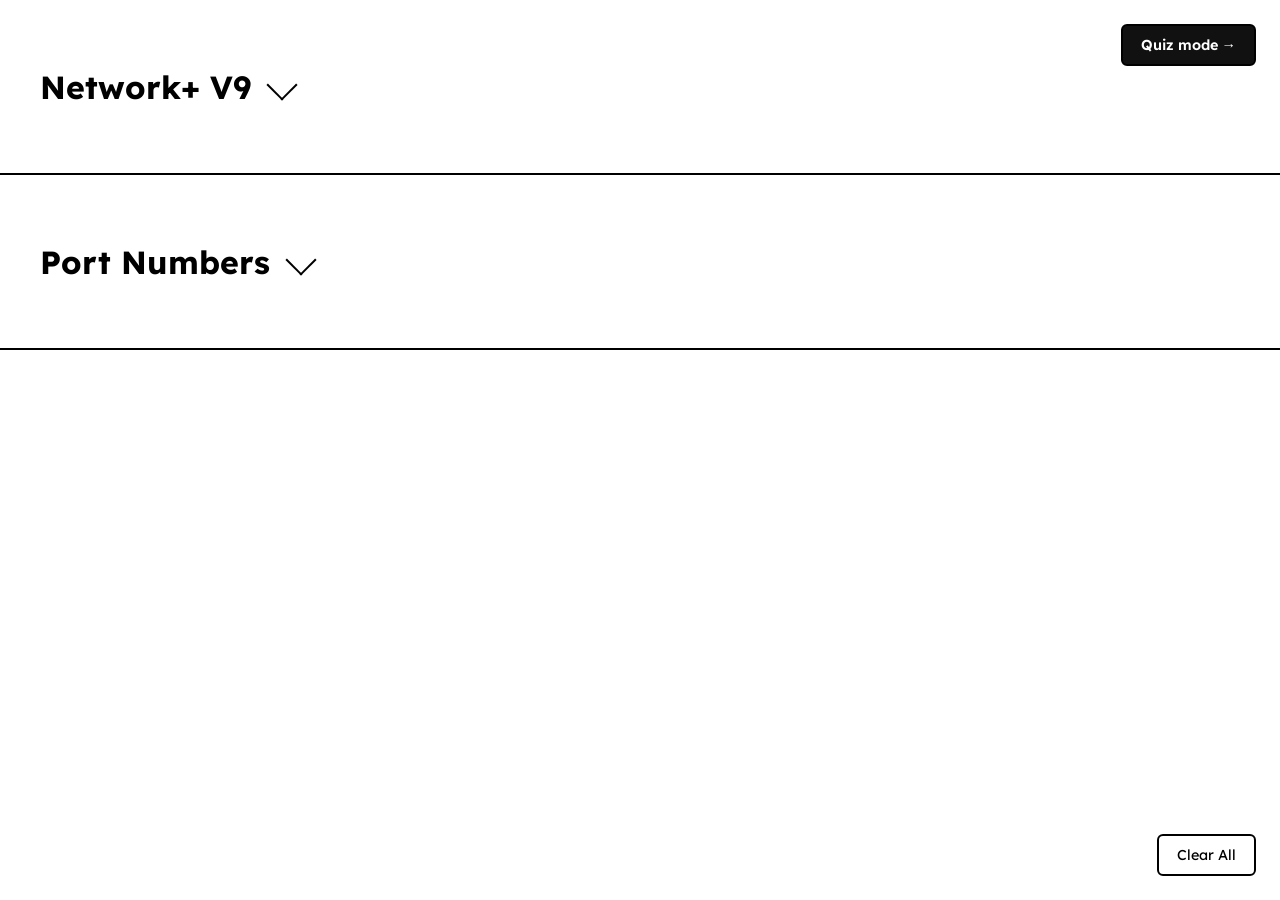
==== commit 0803a6cf: "Create index.html" ====
--- a/index.html
+++ b/index.html
@@ -1,445 +1,845 @@
 <!DOCTYPE html>
 <html lang="en">
 <head>
-<meta charset="UTF-8">
-<meta name="viewport" content="width=device-width, initial-scale=1.0">
-<link href="https://fonts.googleapis.com/css2?family=Lexend:wght@300;400;500;600;700&display=swap" rel="stylesheet">
-<title>archive18 — Quiz</title>
-<style>
-  :root{
-    --ink:#111; --line:#000; --muted:#666; --bg:#fff;
-    --good:#1f7a3d; --good-bg:#e8f6ec; --bad:#b00020; --bad-bg:#fdeaec;
-    --soft:#f4f4f4; --chip:#f0f0f0;
-  }
-  *{box-sizing:border-box}
-  body,html{margin:0;padding:0;background:var(--bg);color:var(--ink);
-    font-family:"Lexend",sans-serif;-webkit-font-smoothing:antialiased}
-  a{color:inherit}
-  .wrap{max-width:780px;margin:0 auto;padding:24px 20px 80px}
-
-  header{display:flex;align-items:baseline;justify-content:space-between;gap:12px;
-    border-bottom:2px solid var(--line);padding-bottom:14px;margin-bottom:18px;flex-wrap:wrap}
-  .brand{font-size:1.9rem;font-weight:700;letter-spacing:-.5px}
-  .brand span{font-weight:300;color:var(--muted)}
-  .study-link{font-size:.95rem;text-decoration:none;border:2px solid var(--line);
-    border-radius:6px;padding:7px 13px;font-weight:500;white-space:nowrap;transition:background .15s}
-  .study-link:hover{background:var(--soft)}
-
-  .toolbar{display:flex;gap:14px;align-items:center;justify-content:space-between;flex-wrap:wrap;margin-bottom:14px}
-  .modes{display:inline-flex;border:2px solid var(--line);border-radius:8px;overflow:hidden}
-  .modes button{font-family:inherit;font-size:.92rem;font-weight:500;border:0;background:#fff;
-    padding:9px 15px;cursor:pointer;transition:background .15s;border-right:2px solid var(--line)}
-  .modes button:last-child{border-right:0}
-  .modes button.active{background:var(--ink);color:#fff}
-  select{font-family:inherit;font-size:.92rem;padding:9px 12px;border:2px solid var(--line);
-    border-radius:8px;background:#fff;cursor:pointer;font-weight:500}
-
-  .stats{display:flex;gap:10px;flex-wrap:wrap;margin-bottom:18px}
-  .stat{flex:1;min-width:90px;border:2px solid var(--line);border-radius:8px;padding:10px 12px;text-align:center}
-  .stat .lbl{font-size:.7rem;letter-spacing:.08em;text-transform:uppercase;color:var(--muted)}
-  .stat .val{font-size:1.5rem;font-weight:700;line-height:1.1}
-  .stat .fire{font-size:1.1rem}
-
-  .card{border:2px solid var(--line);border-radius:14px;padding:30px 26px;min-height:230px;
-    display:flex;flex-direction:column;gap:16px;position:relative}
-  .chip{align-self:flex-start;font-size:.72rem;font-weight:600;letter-spacing:.04em;
-    background:var(--chip);border-radius:20px;padding:4px 12px;color:#333}
-  .q-label{font-size:.78rem;letter-spacing:.1em;text-transform:uppercase;color:var(--muted)}
-  .q-text{font-size:1.5rem;font-weight:600;line-height:1.35}
-  .q-text.def{font-size:1.22rem;font-weight:500;line-height:1.5}
-
-  /* flashcard */
-  .flash-front{font-size:2rem;font-weight:700;line-height:1.25}
-  .flash-hint{font-size:.85rem;color:var(--muted)}
-  .flash-back{font-size:1.18rem;line-height:1.55;font-weight:400;border-top:1px dashed #ccc;padding-top:14px}
-  .flash-buttons{display:flex;gap:10px;margin-top:6px}
-
-  /* MC */
-  .opts{display:flex;flex-direction:column;gap:10px}
-  .opt{font-family:inherit;font-size:1.02rem;text-align:left;border:2px solid var(--line);
-    background:#fff;border-radius:9px;padding:12px 15px;cursor:pointer;transition:background .12s;
-    display:flex;gap:10px;align-items:center;font-weight:500}
-  .opt:hover:not(:disabled){background:var(--soft)}
-  .opt .key{font-size:.78rem;font-weight:700;border:1.5px solid #bbb;border-radius:5px;
-    width:22px;height:22px;display:inline-flex;align-items:center;justify-content:center;flex:none}
-  .opt.correct{background:var(--good-bg);border-color:var(--good)}
-  .opt.wrong{background:var(--bad-bg);border-color:var(--bad)}
-  .opt:disabled{cursor:default}
-
-  /* type */
-  .type-row{display:flex;gap:10px;flex-wrap:wrap}
-  .type-input{font-family:inherit;font-size:1.1rem;padding:11px 14px;border:2px solid #bbb;
-    border-radius:9px;outline:none;flex:1;min-width:200px}
-  .type-input:focus{border-color:var(--ink)}
-  .type-input.correct{border-color:var(--good);background:var(--good-bg)}
-  .type-input.wrong{border-color:var(--bad);background:var(--bad-bg)}
-
-  .feedback{font-size:1.02rem;font-weight:600;min-height:1.3em;line-height:1.4}
-  .feedback.good{color:var(--good)}
-  .feedback.bad{color:var(--bad)}
-  .reveal{font-size:1.02rem;line-height:1.5;background:var(--soft);border-radius:9px;
-    padding:12px 14px;font-weight:400}
-  .reveal b{font-weight:700}
-
-  .btn{font-family:inherit;font-size:.95rem;font-weight:600;border:2px solid var(--line);
-    background:#fff;border-radius:8px;padding:10px 18px;cursor:pointer;transition:background .15s}
-  .btn:hover:not(:disabled){background:var(--soft)}
-  .btn.primary{background:var(--ink);color:#fff}
-  .btn.primary:hover:not(:disabled){background:#333}
-  .btn.good{background:var(--good);color:#fff;border-color:var(--good)}
-  .btn.bad{background:#fff;color:var(--bad);border-color:var(--bad)}
-  .btn:disabled{opacity:.4;cursor:not-allowed}
-  .btn.ghost{border-color:#ccc;color:#555;font-weight:500}
-  .btn.ghost:hover{background:var(--soft)}
-  .btn.danger{color:var(--bad);border-color:#e3b5bc}
-
-  .card-actions{display:flex;gap:10px;align-items:center;margin-top:14px;flex-wrap:wrap}
-  .shortcuts{font-size:.78rem;color:var(--muted);margin-left:auto}
-  kbd{font-family:inherit;font-size:.72rem;background:var(--chip);border:1px solid #ccc;
-    border-bottom-width:2px;border-radius:4px;padding:1px 6px}
-
-  .progress-panel{margin-top:26px;border:2px solid var(--line);border-radius:12px;padding:6px 18px 18px}
-  .progress-panel summary{font-weight:600;font-size:1.05rem;cursor:pointer;padding:12px 0;list-style:none}
-  .progress-panel summary::-webkit-details-marker{display:none}
-  .progress-panel summary::before{content:'▸';margin-right:8px;display:inline-block;transition:transform .2s}
-  .progress-panel[open] summary::before{transform:rotate(90deg)}
-  .bar-row{margin:12px 0}
-  .bar-top{display:flex;justify-content:space-between;font-size:.9rem;margin-bottom:5px}
-  .bar-top .nm{font-weight:500}
-  .bar-top .wt{color:var(--muted);font-weight:400}
-  .bar-track{height:14px;background:var(--soft);border-radius:8px;overflow:hidden;border:1px solid #e2e2e2}
-  .bar-fill{height:100%;background:var(--ink);width:0;transition:width .4s ease}
-  .bar-fill.done{background:var(--good)}
-  .bar-num{font-size:.78rem;color:var(--muted);margin-top:3px}
-
-  .done-screen{text-align:center;padding:20px 0}
-  .done-screen .big{font-size:2rem;font-weight:700;margin-bottom:8px}
-  .done-screen .sub{color:var(--muted);font-size:1.05rem;margin-bottom:18px}
-
-  @media(max-width:560px){
-    .brand{font-size:1.5rem}
-    .q-text{font-size:1.25rem}.flash-front{font-size:1.6rem}
-    .stat .val{font-size:1.25rem}.shortcuts{display:none}
-    .modes button{padding:9px 11px;font-size:.85rem}
-  }
-</style>
+    <meta charset="UTF-8">
+    <meta name="viewport" content="width=device-width, initial-scale=1.0">
+    <link rel="stylesheet" href="style.css">
+    <link href="https://fonts.googleapis.com/css2?family=Lexend:wght@300;400;600&display=swap" rel="stylesheet">
+    <title>archive18</title>
 </head>
+
 <body>
-<div class="wrap">
-
-  <header>
-    <div class="brand">archive18 <span>quiz</span></div>
-    <a class="study-link" href="index.html">&larr; Study sheet</a>
-  </header>
-
-  <div class="toolbar">
-    <div class="modes" id="modes">
-      <button data-mode="flash" class="active">Flashcards</button>
-      <button data-mode="mc">Multiple choice</button>
-      <button data-mode="type">Type answer</button>
+
+<a class="quiz-link" href="quiz.html">Quiz mode &rarr;</a>
+
+<section class="topic">
+  <details>
+    <summary>
+      <h2>Network+ V9</h2>
+      <span class="arrow"></span>
+    </summary>
+    <div class="content">
+
+      <h1>Networking Concepts (23%):</h1>
+
+        <h2><b>OSI Model:</b></h2>
+          <h2><b>Layer 1: Physical layer</b></h2> <p contenteditable="true" class="answer-field" data-key="osi-l1" placeholder="Type your answer..."></p>
+          <h2><b>Layer 2: Data Link</b></h2> <p contenteditable="true" class="answer-field" data-key="osi-l2" placeholder="Type your answer..."></p>
+          <h2><b>Layer 3: Network</b></h2> <p contenteditable="true" class="answer-field" data-key="osi-l3" placeholder="Type your answer..."></p>
+          <h2><b>Layer 4: Transport</b></h2> <p contenteditable="true" class="answer-field" data-key="osi-l4" placeholder="Type your answer..."></p>
+          <h2><b>Layer 5: Session</b></h2> <p contenteditable="true" class="answer-field" data-key="osi-l5" placeholder="Type your answer..."></p>
+          <h2><b>Layer 6: Presentation</b></h2> <p contenteditable="true" class="answer-field" data-key="osi-l6" placeholder="Type your answer..."></p>
+          <h2><b>Layer 7: Application</b></h2> <p contenteditable="true" class="answer-field" data-key="osi-l7" placeholder="Type your answer..."></p>
+
+        <h2><b>Networking appliances:</b></h2>
+          <h2><b>Routers:</b></h2> <p contenteditable="true" class="answer-field" data-key="app-routers" placeholder="Type your answer..."></p>
+          <h2><b>Switches:</b></h2> <p contenteditable="true" class="answer-field" data-key="app-switches" placeholder="Type your answer..."></p>
+          <h2><b>Hubs:</b></h2> <p contenteditable="true" class="answer-field" data-key="app-hubs" placeholder="Type your answer..."></p>
+          <h2><b>Firewall:</b></h2> <p contenteditable="true" class="answer-field" data-key="app-firewall" placeholder="Type your answer..."></p>
+          <h2><b>IDS/IPS:</b></h2> <p contenteditable="true" class="answer-field" data-key="app-idsips" placeholder="Type your answer..."></p>
+          <h2><b>Load Balancer:</b></h2> <p contenteditable="true" class="answer-field" data-key="app-lb" placeholder="Type your answer..."></p>
+          <h2><b>Proxies:</b></h2> <p contenteditable="true" class="answer-field" data-key="app-proxies" placeholder="Type your answer..."></p>
+          <h2><b>NAS:</b></h2> <p contenteditable="true" class="answer-field" data-key="app-nas" placeholder="Type your answer..."></p>
+          <h2><b>SAN:</b></h2> <p contenteditable="true" class="answer-field" data-key="app-san" placeholder="Type your answer..."></p>
+
+        <h2><b>Cloud concepts:</b></h2>
+          <h2><b>NFV:</b></h2> <p contenteditable="true" class="answer-field" data-key="cloud-nfv" placeholder="Type your answer..."></p>
+          <h2><b>VPC:</b></h2> <p contenteditable="true" class="answer-field" data-key="cloud-vpc" placeholder="Type your answer..."></p>
+          <h2><b>NSG:</b></h2> <p contenteditable="true" class="answer-field" data-key="cloud-nsg" placeholder="Type your answer..."></p>
+          <h2><b>Cloud Gateways:</b></h2> <p contenteditable="true" class="answer-field" data-key="cloud-gw" placeholder="Type your answer..."></p>
+          <h2><b>Deployment models (public, private, hybrid):</b></h2> <p contenteditable="true" class="answer-field" data-key="cloud-deploy" placeholder="Type your answer..."></p>
+
+        <h2><b>Ports and protocols:</b></h2>
+          <h2><b>FTP:</b></h2> <p contenteditable="true" class="answer-field" data-key="proto-ftp" placeholder="Type your answer..."></p>
+          <h2><b>SFTP:</b></h2> <p contenteditable="true" class="answer-field" data-key="proto-sftp" placeholder="Type your answer..."></p>
+
+        <h2><b>Traffic types:</b></h2>
+          <h2><b>Unicast:</b></h2> <p contenteditable="true" class="answer-field" data-key="traffic-unicast" placeholder="Type your answer..."></p>
+          <h2><b>Multicast:</b></h2> <p contenteditable="true" class="answer-field" data-key="traffic-multicast" placeholder="Type your answer..."></p>
+          <h2><b>Anycast:</b></h2> <p contenteditable="true" class="answer-field" data-key="traffic-anycast" placeholder="Type your answer..."></p>
+          <h2><b>Broadcast:</b></h2> <p contenteditable="true" class="answer-field" data-key="traffic-broadcast" placeholder="Type your answer..."></p>
+
+        <h2><b>Transmission media (Wireless):</b></h2>
+          <h2><b>802.11:</b></h2> <p contenteditable="true" class="answer-field" data-key="wireless-80211" placeholder="Type your answer..."></p>
+          <h2><b>Cellular:</b></h2> <p contenteditable="true" class="answer-field" data-key="wireless-cellular" placeholder="Type your answer..."></p>
+          <h2><b>Satellite:</b></h2> <p contenteditable="true" class="answer-field" data-key="wireless-satellite" placeholder="Type your answer..."></p>
+
+        <h2><b>Transmission media (Wired):</b></h2>
+          <h2><b>Fiber:</b></h2> <p contenteditable="true" class="answer-field" data-key="wired-fiber" placeholder="Type your answer..."></p>
+          <h2><b>Coaxial:</b></h2> <p contenteditable="true" class="answer-field" data-key="wired-coax" placeholder="Type your answer..."></p>
+          <h2><b>DAC (Direct Attach Copper):</b></h2> <p contenteditable="true" class="answer-field" data-key="wired-dac" placeholder="Type your answer..."></p>
+
+        <h2><b>Transceivers and connectors:</b></h2>
+          <h2><b>SC:</b></h2> <p contenteditable="true" class="answer-field" data-key="conn-sc" placeholder="Type your answer..."></p>
+          <h2><b>LC:</b></h2> <p contenteditable="true" class="answer-field" data-key="conn-lc" placeholder="Type your answer..."></p>
+          <h2><b>ST:</b></h2> <p contenteditable="true" class="answer-field" data-key="conn-st" placeholder="Type your answer..."></p>
+          <h2><b>MPO:</b></h2> <p contenteditable="true" class="answer-field" data-key="conn-mpo" placeholder="Type your answer..."></p>
+          <h2><b>RJ11:</b></h2> <p contenteditable="true" class="answer-field" data-key="conn-rj11" placeholder="Type your answer..."></p>
+          <h2><b>RJ45:</b></h2> <p contenteditable="true" class="answer-field" data-key="conn-rj45" placeholder="Type your answer..."></p>
+          <h2><b>F-type:</b></h2> <p contenteditable="true" class="answer-field" data-key="conn-ftype" placeholder="Type your answer..."></p>
+          <h2><b>BNC:</b></h2> <p contenteditable="true" class="answer-field" data-key="conn-bnc" placeholder="Type your answer..."></p>
+
+        <h2><b>Network topologies:</b></h2>
+          <h2><b>Mesh:</b></h2> <p contenteditable="true" class="answer-field" data-key="topo-mesh" placeholder="Type your answer..."></p>
+          <h2><b>Hybrid:</b></h2> <p contenteditable="true" class="answer-field" data-key="topo-hybrid" placeholder="Type your answer..."></p>
+          <h2><b>Star/Hub and spoke:</b></h2> <p contenteditable="true" class="answer-field" data-key="topo-star" placeholder="Type your answer..."></p>
+          <h2><b>Spine and leaf:</b></h2> <p contenteditable="true" class="answer-field" data-key="topo-spineleaf" placeholder="Type your answer..."></p>
+          <h2><b>Point-to-point:</b></h2> <p contenteditable="true" class="answer-field" data-key="topo-p2p" placeholder="Type your answer..."></p>
+          <h2><b>Three-tier:</b></h2> <p contenteditable="true" class="answer-field" data-key="topo-threetier" placeholder="Type your answer..."></p>
+          <h2><b>Collapsed core:</b></h2> <p contenteditable="true" class="answer-field" data-key="topo-collapsedcore" placeholder="Type your answer..."></p>
+
+        <h2><b>IPv4 addressing:</b></h2>
+          <h2><b>Public vs. private:</b></h2> <p contenteditable="true" class="answer-field" data-key="ipv4-pubpriv" placeholder="Type your answer..."></p>
+          <h2><b>APIPA:</b></h2> <p contenteditable="true" class="answer-field" data-key="ipv4-apipa" placeholder="Type your answer..."></p>
+          <h2><b>RFC1918:</b></h2> <p contenteditable="true" class="answer-field" data-key="ipv4-rfc1918" placeholder="Type your answer..."></p>
+          <h2><b>Loopback:</b></h2> <p contenteditable="true" class="answer-field" data-key="ipv4-loopback" placeholder="Type your answer..."></p>
+          <h2><b>Subnetting (VLSM, CIDR):</b></h2> <p contenteditable="true" class="answer-field" data-key="ipv4-subnet" placeholder="Type your answer..."></p>
+          <h2><b>Address classes (A, B, C, D, E):</b></h2> <p contenteditable="true" class="answer-field" data-key="ipv4-classes" placeholder="Type your answer..."></p>
+
+        <h2><b>Additional ports and protocols:</b></h2>
+          <h2><b>SSH:</b></h2> <p contenteditable="true" class="answer-field" data-key="proto-ssh" placeholder="Type your answer..."></p>
+          <h2><b>Telnet:</b></h2> <p contenteditable="true" class="answer-field" data-key="proto-telnet" placeholder="Type your answer..."></p>
+          <h2><b>SMTP:</b></h2> <p contenteditable="true" class="answer-field" data-key="proto-smtp" placeholder="Type your answer..."></p>
+          <h2><b>DNS:</b></h2> <p contenteditable="true" class="answer-field" data-key="proto-dns" placeholder="Type your answer..."></p>
+          <h2><b>DHCP:</b></h2> <p contenteditable="true" class="answer-field" data-key="proto-dhcp" placeholder="Type your answer..."></p>
+          <h2><b>HTTP:</b></h2> <p contenteditable="true" class="answer-field" data-key="proto-http" placeholder="Type your answer..."></p>
+          <h2><b>HTTPS:</b></h2> <p contenteditable="true" class="answer-field" data-key="proto-https" placeholder="Type your answer..."></p>
+          <h2><b>SNMP:</b></h2> <p contenteditable="true" class="answer-field" data-key="proto-snmp" placeholder="Type your answer..."></p>
+          <h2><b>LDAP:</b></h2> <p contenteditable="true" class="answer-field" data-key="proto-ldap" placeholder="Type your answer..."></p>
+          <h2><b>RDP:</b></h2> <p contenteditable="true" class="answer-field" data-key="proto-rdp" placeholder="Type your answer..."></p>
+          <h2><b>SIP:</b></h2> <p contenteditable="true" class="answer-field" data-key="proto-sip" placeholder="Type your answer..."></p>
+
+        <h2><b>Additional cloud service models:</b></h2>
+          <h2><b>SaaS:</b></h2> <p contenteditable="true" class="answer-field" data-key="cloud-saas" placeholder="Type your answer..."></p>
+          <h2><b>IaaS:</b></h2> <p contenteditable="true" class="answer-field" data-key="cloud-iaas" placeholder="Type your answer..."></p>
+          <h2><b>PaaS:</b></h2> <p contenteditable="true" class="answer-field" data-key="cloud-paas" placeholder="Type your answer..."></p>
+
+
+      <h1>Network Implementation (20%):</h1>
+
+        <h2><b>Routing technologies:</b></h2>
+          <h2><b>Static routing:</b></h2> <p contenteditable="true" class="answer-field" data-key="route-static" placeholder="Type your answer..."></p>
+          <h2><b>Dynamic routing:</b></h2> <p contenteditable="true" class="answer-field" data-key="route-dynamic" placeholder="Type your answer..."></p>
+          <h2><b>BGP:</b></h2> <p contenteditable="true" class="answer-field" data-key="route-bgp" placeholder="Type your answer..."></p>
+          <h2><b>EIGRP:</b></h2> <p contenteditable="true" class="answer-field" data-key="route-eigrp" placeholder="Type your answer..."></p>
+          <h2><b>OSPF:</b></h2> <p contenteditable="true" class="answer-field" data-key="route-ospf" placeholder="Type your answer..."></p>
+          <h2><b>NAT:</b></h2> <p contenteditable="true" class="answer-field" data-key="route-nat" placeholder="Type your answer..."></p>
+          <h2><b>PAT:</b></h2> <p contenteditable="true" class="answer-field" data-key="route-pat" placeholder="Type your answer..."></p>
+          <h2><b>FHRP:</b></h2> <p contenteditable="true" class="answer-field" data-key="route-fhrp" placeholder="Type your answer..."></p>
+          <h2><b>VIP:</b></h2> <p contenteditable="true" class="answer-field" data-key="route-vip" placeholder="Type your answer..."></p>
+          <h2><b>Subinterfaces:</b></h2> <p contenteditable="true" class="answer-field" data-key="route-subint" placeholder="Type your answer..."></p>
+
+        <h2><b>Switching technologies:</b></h2>
+          <h2><b>VLANs:</b></h2> <p contenteditable="true" class="answer-field" data-key="switch-vlan" placeholder="Type your answer..."></p>
+          <h2><b>Interface configuration:</b></h2> <p contenteditable="true" class="answer-field" data-key="switch-ifconfig" placeholder="Type your answer..."></p>
+          <h2><b>Spanning tree:</b></h2> <p contenteditable="true" class="answer-field" data-key="switch-stp" placeholder="Type your answer..."></p>
+          <h2><b>MTU:</b></h2> <p contenteditable="true" class="answer-field" data-key="switch-mtu" placeholder="Type your answer..."></p>
+          <h2><b>Jumbo frames:</b></h2> <p contenteditable="true" class="answer-field" data-key="switch-jumbo" placeholder="Type your answer..."></p>
+
+        <h2><b>Wireless:</b></h2>
+          <h2><b>Channels:</b></h2> <p contenteditable="true" class="answer-field" data-key="wifi-channels" placeholder="Type your answer..."></p>
+          <h2><b>Frequency options:</b></h2> <p contenteditable="true" class="answer-field" data-key="wifi-freq" placeholder="Type your answer..."></p>
+          <h2><b>SSID:</b></h2> <p contenteditable="true" class="answer-field" data-key="wifi-ssid" placeholder="Type your answer..."></p>
+          <h2><b>Encryption:</b></h2> <p contenteditable="true" class="answer-field" data-key="wifi-enc" placeholder="Type your answer..."></p>
+          <h2><b>Guest networks:</b></h2> <p contenteditable="true" class="answer-field" data-key="wifi-guest" placeholder="Type your answer..."></p>
+          <h2><b>Authentication:</b></h2> <p contenteditable="true" class="answer-field" data-key="wifi-auth" placeholder="Type your answer..."></p>
+          <h2><b>Antennas:</b></h2> <p contenteditable="true" class="answer-field" data-key="wifi-antenna" placeholder="Type your answer..."></p>
+          <h2><b>Access points:</b></h2> <p contenteditable="true" class="answer-field" data-key="wifi-ap" placeholder="Type your answer..."></p>
+
+        <h2><b>Physical installations:</b></h2>
+          <h2><b>Installation implications:</b></h2> <p contenteditable="true" class="answer-field" data-key="phys-install" placeholder="Type your answer..."></p>
+          <h2><b>Power considerations:</b></h2> <p contenteditable="true" class="answer-field" data-key="phys-power" placeholder="Type your answer..."></p>
+          <h2><b>Environmental factors:</b></h2> <p contenteditable="true" class="answer-field" data-key="phys-env" placeholder="Type your answer..."></p>
+
+
+      <h1>Network Operations (19%):</h1>
+
+        <h2><b>Documentation:</b></h2>
+          <h2><b>Physical vs. logical diagrams:</b></h2> <p contenteditable="true" class="answer-field" data-key="doc-diagrams" placeholder="Type your answer..."></p>
+          <h2><b>Rack diagrams:</b></h2> <p contenteditable="true" class="answer-field" data-key="doc-rack" placeholder="Type your answer..."></p>
+          <h2><b>Cable maps:</b></h2> <p contenteditable="true" class="answer-field" data-key="doc-cable" placeholder="Type your answer..."></p>
+          <h2><b>Asset inventory:</b></h2> <p contenteditable="true" class="answer-field" data-key="doc-asset" placeholder="Type your answer..."></p>
+          <h2><b>IPAM:</b></h2> <p contenteditable="true" class="answer-field" data-key="doc-ipam" placeholder="Type your answer..."></p>
+          <h2><b>SLA:</b></h2> <p contenteditable="true" class="answer-field" data-key="doc-sla" placeholder="Type your answer..."></p>
+          <h2><b>Wireless surveys:</b></h2> <p contenteditable="true" class="answer-field" data-key="doc-wsurvey" placeholder="Type your answer..."></p>
+
+        <h2><b>Life-cycle management:</b></h2>
+          <h2><b>EOL (End of Life):</b></h2> <p contenteditable="true" class="answer-field" data-key="lc-eol" placeholder="Type your answer..."></p>
+          <h2><b>EOS (End of Support):</b></h2> <p contenteditable="true" class="answer-field" data-key="lc-eos" placeholder="Type your answer..."></p>
+          <h2><b>Software management:</b></h2> <p contenteditable="true" class="answer-field" data-key="lc-softmgmt" placeholder="Type your answer..."></p>
+          <h2><b>Decommissioning:</b></h2> <p contenteditable="true" class="answer-field" data-key="lc-decom" placeholder="Type your answer..."></p>
+
+        <h2><b>Change management:</b></h2>
+          <h2><b>Request process tracking:</b></h2> <p contenteditable="true" class="answer-field" data-key="change-track" placeholder="Type your answer..."></p>
+
+        <h2><b>Configuration management:</b></h2>
+          <h2><b>Production configuration:</b></h2> <p contenteditable="true" class="answer-field" data-key="cfg-prod" placeholder="Type your answer..."></p>
+          <h2><b>Backup configuration:</b></h2> <p contenteditable="true" class="answer-field" data-key="cfg-backup" placeholder="Type your answer..."></p>
+          <h2><b>Baseline configuration:</b></h2> <p contenteditable="true" class="answer-field" data-key="cfg-baseline" placeholder="Type your answer..."></p>
+
+        <h2><b>Network monitoring:</b></h2>
+          <h2><b>SNMP:</b></h2> <p contenteditable="true" class="answer-field" data-key="mon-snmp" placeholder="Type your answer..."></p>
+          <h2><b>Flow data:</b></h2> <p contenteditable="true" class="answer-field" data-key="mon-flow" placeholder="Type your answer..."></p>
+          <h2><b>Packet capture:</b></h2> <p contenteditable="true" class="answer-field" data-key="mon-pcap" placeholder="Type your answer..."></p>
+          <h2><b>Baseline metrics:</b></h2> <p contenteditable="true" class="answer-field" data-key="mon-baseline" placeholder="Type your answer..."></p>
+          <h2><b>Log aggregation:</b></h2> <p contenteditable="true" class="answer-field" data-key="mon-log" placeholder="Type your answer..."></p>
+          <h2><b>API integration:</b></h2> <p contenteditable="true" class="answer-field" data-key="mon-api" placeholder="Type your answer..."></p>
+          <h2><b>Port mirroring:</b></h2> <p contenteditable="true" class="answer-field" data-key="mon-mirror" placeholder="Type your answer..."></p>
+
+        <h2><b>Disaster recovery:</b></h2>
+          <h2><b>RPO (Recovery Point Objective):</b></h2> <p contenteditable="true" class="answer-field" data-key="dr-rpo" placeholder="Type your answer..."></p>
+          <h2><b>RTO (Recovery Time Objective):</b></h2> <p contenteditable="true" class="answer-field" data-key="dr-rto" placeholder="Type your answer..."></p>
+          <h2><b>MTTR (Mean Time To Repair):</b></h2> <p contenteditable="true" class="answer-field" data-key="dr-mttr" placeholder="Type your answer..."></p>
+          <h2><b>MTBF (Mean Time Between Failures):</b></h2> <p contenteditable="true" class="answer-field" data-key="dr-mtbf" placeholder="Type your answer..."></p>
+          <h2><b>Cold/warm/hot sites:</b></h2> <p contenteditable="true" class="answer-field" data-key="dr-sites" placeholder="Type your answer..."></p>
+          <h2><b>Active-active/passive:</b></h2> <p contenteditable="true" class="answer-field" data-key="dr-active" placeholder="Type your answer..."></p>
+
+        <h2><b>Network services:</b></h2>
+          <h2><b>DHCP:</b></h2> <p contenteditable="true" class="answer-field" data-key="svc-dhcp" placeholder="Type your answer..."></p>
+          <h2><b>SLAAC:</b></h2> <p contenteditable="true" class="answer-field" data-key="svc-slaac" placeholder="Type your answer..."></p>
+          <h2><b>DNS:</b></h2> <p contenteditable="true" class="answer-field" data-key="svc-dns" placeholder="Type your answer..."></p>
+          <h2><b>NTP:</b></h2> <p contenteditable="true" class="answer-field" data-key="svc-ntp" placeholder="Type your answer..."></p>
+          <h2><b>PTP:</b></h2> <p contenteditable="true" class="answer-field" data-key="svc-ptp" placeholder="Type your answer..."></p>
+          <h2><b>NTS:</b></h2> <p contenteditable="true" class="answer-field" data-key="svc-nts" placeholder="Type your answer..."></p>
+
+        <h2><b>Access and management:</b></h2>
+          <h2><b>VPNs:</b></h2> <p contenteditable="true" class="answer-field" data-key="mgmt-vpn" placeholder="Type your answer..."></p>
+          <h2><b>SSH:</b></h2> <p contenteditable="true" class="answer-field" data-key="mgmt-ssh" placeholder="Type your answer..."></p>
+          <h2><b>GUI:</b></h2> <p contenteditable="true" class="answer-field" data-key="mgmt-gui" placeholder="Type your answer..."></p>
+          <h2><b>API:</b></h2> <p contenteditable="true" class="answer-field" data-key="mgmt-api" placeholder="Type your answer..."></p>
+          <h2><b>Console:</b></h2> <p contenteditable="true" class="answer-field" data-key="mgmt-console" placeholder="Type your answer..."></p>
+
+
+      <h1>Network Security (14%):</h1>
+
+        <h2><b>Logical security:</b></h2>
+          <h2><b>Encryption (data in transit/rest):</b></h2> <p contenteditable="true" class="answer-field" data-key="sec-enc" placeholder="Type your answer..."></p>
+          <h2><b>PKI:</b></h2> <p contenteditable="true" class="answer-field" data-key="sec-pki" placeholder="Type your answer..."></p>
+          <h2><b>IAM:</b></h2> <p contenteditable="true" class="answer-field" data-key="sec-iam" placeholder="Type your answer..."></p>
+          <h2><b>MFA:</b></h2> <p contenteditable="true" class="answer-field" data-key="sec-mfa" placeholder="Type your answer..."></p>
+          <h2><b>SSO:</b></h2> <p contenteditable="true" class="answer-field" data-key="sec-sso" placeholder="Type your answer..."></p>
+          <h2><b>RADIUS:</b></h2> <p contenteditable="true" class="answer-field" data-key="sec-radius" placeholder="Type your answer..."></p>
+          <h2><b>LDAP:</b></h2> <p contenteditable="true" class="answer-field" data-key="sec-ldap" placeholder="Type your answer..."></p>
+          <h2><b>SAML:</b></h2> <p contenteditable="true" class="answer-field" data-key="sec-saml" placeholder="Type your answer..."></p>
+          <h2><b>TACACS+:</b></h2> <p contenteditable="true" class="answer-field" data-key="sec-tacacs" placeholder="Type your answer..."></p>
+          <h2><b>Time-based authentication:</b></h2> <p contenteditable="true" class="answer-field" data-key="sec-timeauth" placeholder="Type your answer..."></p>
+          <h2><b>Least privilege:</b></h2> <p contenteditable="true" class="answer-field" data-key="sec-leastpriv" placeholder="Type your answer..."></p>
+          <h2><b>Role-based access control:</b></h2> <p contenteditable="true" class="answer-field" data-key="sec-rbac" placeholder="Type your answer..."></p>
+          <h2><b>Geofencing:</b></h2> <p contenteditable="true" class="answer-field" data-key="sec-geofence" placeholder="Type your answer..."></p>
+
+        <h2><b>Physical security:</b></h2>
+          <h2><b>Cameras:</b></h2> <p contenteditable="true" class="answer-field" data-key="physsec-cam" placeholder="Type your answer..."></p>
+          <h2><b>Locks:</b></h2> <p contenteditable="true" class="answer-field" data-key="physsec-locks" placeholder="Type your answer..."></p>
+
+        <h2><b>Deception technologies:</b></h2>
+          <h2><b>Honeypot:</b></h2> <p contenteditable="true" class="answer-field" data-key="deception-honeypot" placeholder="Type your answer..."></p>
+          <h2><b>Honeynet:</b></h2> <p contenteditable="true" class="answer-field" data-key="deception-honeynet" placeholder="Type your answer..."></p>
+
+        <h2><b>Security terminology:</b></h2>
+          <h2><b>Risk:</b></h2> <p contenteditable="true" class="answer-field" data-key="term-risk" placeholder="Type your answer..."></p>
+          <h2><b>Vulnerability:</b></h2> <p contenteditable="true" class="answer-field" data-key="term-vuln" placeholder="Type your answer..."></p>
+          <h2><b>Exploit:</b></h2> <p contenteditable="true" class="answer-field" data-key="term-exploit" placeholder="Type your answer..."></p>
+          <h2><b>Threat:</b></h2> <p contenteditable="true" class="answer-field" data-key="term-threat" placeholder="Type your answer..."></p>
+          <h2><b>CIA Triad:</b></h2> <p contenteditable="true" class="answer-field" data-key="term-cia" placeholder="Type your answer..."></p>
+
+        <h2><b>Audits and compliance:</b></h2>
+          <h2><b>Data locality:</b></h2> <p contenteditable="true" class="answer-field" data-key="comp-locality" placeholder="Type your answer..."></p>
+          <h2><b>PCI DSS:</b></h2> <p contenteditable="true" class="answer-field" data-key="comp-pci" placeholder="Type your answer..."></p>
+          <h2><b>GDPR:</b></h2> <p contenteditable="true" class="answer-field" data-key="comp-gdpr" placeholder="Type your answer..."></p>
+
+        <h2><b>Network segmentation:</b></h2>
+          <h2><b>IoT:</b></h2> <p contenteditable="true" class="answer-field" data-key="seg-iot" placeholder="Type your answer..."></p>
+          <h2><b>IIoT:</b></h2> <p contenteditable="true" class="answer-field" data-key="seg-iiot" placeholder="Type your answer..."></p>
+          <h2><b>SCADA:</b></h2> <p contenteditable="true" class="answer-field" data-key="seg-scada" placeholder="Type your answer..."></p>
+          <h2><b>ICS:</b></h2> <p contenteditable="true" class="answer-field" data-key="seg-ics" placeholder="Type your answer..."></p>
+          <h2><b>OT:</b></h2> <p contenteditable="true" class="answer-field" data-key="seg-ot" placeholder="Type your answer..."></p>
+          <h2><b>Guest:</b></h2> <p contenteditable="true" class="answer-field" data-key="seg-guest" placeholder="Type your answer..."></p>
+          <h2><b>BYOD:</b></h2> <p contenteditable="true" class="answer-field" data-key="seg-byod" placeholder="Type your answer..."></p>
+
+        <h2><b>Types of attacks:</b></h2>
+          <h2><b>DoS/DDoS:</b></h2> <p contenteditable="true" class="answer-field" data-key="atk-ddos" placeholder="Type your answer..."></p>
+          <h2><b>VLAN hopping:</b></h2> <p contenteditable="true" class="answer-field" data-key="atk-vlanhopping" placeholder="Type your answer..."></p>
+          <h2><b>MAC flooding:</b></h2> <p contenteditable="true" class="answer-field" data-key="atk-macflood" placeholder="Type your answer..."></p>
+          <h2><b>ARP poisoning/spoofing:</b></h2> <p contenteditable="true" class="answer-field" data-key="atk-arp" placeholder="Type your answer..."></p>
+          <h2><b>DNS poisoning/spoofing:</b></h2> <p contenteditable="true" class="answer-field" data-key="atk-dns" placeholder="Type your answer..."></p>
+          <h2><b>Rogue devices/services:</b></h2> <p contenteditable="true" class="answer-field" data-key="atk-rogue" placeholder="Type your answer..."></p>
+          <h2><b>Evil twin:</b></h2> <p contenteditable="true" class="answer-field" data-key="atk-eviltwin" placeholder="Type your answer..."></p>
+          <h2><b>On-path attack:</b></h2> <p contenteditable="true" class="answer-field" data-key="atk-onpath" placeholder="Type your answer..."></p>
+          <h2><b>Phishing:</b></h2> <p contenteditable="true" class="answer-field" data-key="atk-phishing" placeholder="Type your answer..."></p>
+          <h2><b>Dumpster diving:</b></h2> <p contenteditable="true" class="answer-field" data-key="atk-dumpster" placeholder="Type your answer..."></p>
+          <h2><b>Shoulder surfing:</b></h2> <p contenteditable="true" class="answer-field" data-key="atk-shoulder" placeholder="Type your answer..."></p>
+          <h2><b>Tailgating:</b></h2> <p contenteditable="true" class="answer-field" data-key="atk-tailgate" placeholder="Type your answer..."></p>
+
+        <h2><b>Security features and defense:</b></h2>
+          <h2><b>Device hardening:</b></h2> <p contenteditable="true" class="answer-field" data-key="def-harden" placeholder="Type your answer..."></p>
+          <h2><b>NAC:</b></h2> <p contenteditable="true" class="answer-field" data-key="def-nac" placeholder="Type your answer..."></p>
+          <h2><b>Key management:</b></h2> <p contenteditable="true" class="answer-field" data-key="def-keymgmt" placeholder="Type your answer..."></p>
+          <h2><b>ACL:</b></h2> <p contenteditable="true" class="answer-field" data-key="def-acl" placeholder="Type your answer..."></p>
+          <h2><b>URL/content filtering:</b></h2> <p contenteditable="true" class="answer-field" data-key="def-urlfilter" placeholder="Type your answer..."></p>
+          <h2><b>Trusted vs. untrusted zones:</b></h2> <p contenteditable="true" class="answer-field" data-key="def-zones" placeholder="Type your answer..."></p>
+          <h2><b>Screened subnet:</b></h2> <p contenteditable="true" class="answer-field" data-key="def-screenedsub" placeholder="Type your answer..."></p>
+
+
+      <h1>Network Troubleshooting (24%):</h1>
+
+        <h2><b>Troubleshooting methodology:</b></h2>
+          <h2><b>Identify the problem:</b></h2> <p contenteditable="true" class="answer-field" data-key="ts-identify" placeholder="Type your answer..."></p>
+          <h2><b>Establish a theory:</b></h2> <p contenteditable="true" class="answer-field" data-key="ts-theory" placeholder="Type your answer..."></p>
+          <h2><b>Test the theory:</b></h2> <p contenteditable="true" class="answer-field" data-key="ts-test" placeholder="Type your answer..."></p>
+          <h2><b>Plan and implement a solution:</b></h2> <p contenteditable="true" class="answer-field" data-key="ts-plan" placeholder="Type your answer..."></p>
+          <h2><b>Verify functionality:</b></h2> <p contenteditable="true" class="answer-field" data-key="ts-verify" placeholder="Type your answer..."></p>
+          <h2><b>Document findings:</b></h2> <p contenteditable="true" class="answer-field" data-key="ts-document" placeholder="Type your answer..."></p>
+
+        <h2><b>Cabling and physical interface issues:</b></h2>
+          <h2><b>Incorrect cable type:</b></h2> <p contenteditable="true" class="answer-field" data-key="cable-type" placeholder="Type your answer..."></p>
+          <h2><b>Signal degradation:</b></h2> <p contenteditable="true" class="answer-field" data-key="cable-degrade" placeholder="Type your answer..."></p>
+          <h2><b>Improper termination:</b></h2> <p contenteditable="true" class="answer-field" data-key="cable-term" placeholder="Type your answer..."></p>
+          <h2><b>TX/RX transposed:</b></h2> <p contenteditable="true" class="answer-field" data-key="cable-txrx" placeholder="Type your answer..."></p>
+          <h2><b>Increasing counters:</b></h2> <p contenteditable="true" class="answer-field" data-key="cable-counters" placeholder="Type your answer..."></p>
+          <h2><b>Port status:</b></h2> <p contenteditable="true" class="answer-field" data-key="cable-portstatus" placeholder="Type your answer..."></p>
+          <h2><b>PoE:</b></h2> <p contenteditable="true" class="answer-field" data-key="cable-poe" placeholder="Type your answer..."></p>
+          <h2><b>Transceiver mismatch:</b></h2> <p contenteditable="true" class="answer-field" data-key="cable-xcvr" placeholder="Type your answer..."></p>
+          <h2><b>Signal strength:</b></h2> <p contenteditable="true" class="answer-field" data-key="cable-sigstrength" placeholder="Type your answer..."></p>
+
+        <h2><b>Network services issues:</b></h2>
+          <h2><b>STP issues:</b></h2> <p contenteditable="true" class="answer-field" data-key="issue-stp" placeholder="Type your answer..."></p>
+          <h2><b>VLAN assignment:</b></h2> <p contenteditable="true" class="answer-field" data-key="issue-vlan" placeholder="Type your answer..."></p>
+          <h2><b>ACLs:</b></h2> <p contenteditable="true" class="answer-field" data-key="issue-acl" placeholder="Type your answer..."></p>
+          <h2><b>Routing table issues:</b></h2> <p contenteditable="true" class="answer-field" data-key="issue-route" placeholder="Type your answer..."></p>
+          <h2><b>Default routes:</b></h2> <p contenteditable="true" class="answer-field" data-key="issue-defroute" placeholder="Type your answer..."></p>
+          <h2><b>Address pool exhaustion:</b></h2> <p contenteditable="true" class="answer-field" data-key="issue-poolexhaust" placeholder="Type your answer..."></p>
+          <h2><b>Incorrect gateway/IP/subnet mask:</b></h2> <p contenteditable="true" class="answer-field" data-key="issue-gwip" placeholder="Type your answer..."></p>
+
+        <h2><b>Performance issues:</b></h2>
+          <h2><b>Congestion:</b></h2> <p contenteditable="true" class="answer-field" data-key="perf-congestion" placeholder="Type your answer..."></p>
+          <h2><b>Latency:</b></h2> <p contenteditable="true" class="answer-field" data-key="perf-latency" placeholder="Type your answer..."></p>
+          <h2><b>Packet loss:</b></h2> <p contenteditable="true" class="answer-field" data-key="perf-pktloss" placeholder="Type your answer..."></p>
+          <h2><b>Wireless interference:</b></h2> <p contenteditable="true" class="answer-field" data-key="perf-wifiinterf" placeholder="Type your answer..."></p>
+
+        <h2><b>Tools and protocols:</b></h2>
+          <h2><b>Protocol analyzers:</b></h2> <p contenteditable="true" class="answer-field" data-key="tool-analyzer" placeholder="Type your answer..."></p>
+          <h2><b>Command line tools:</b></h2> <p contenteditable="true" class="answer-field" data-key="tool-cli" placeholder="Type your answer..."></p>
+          <h2><b>Cable testers:</b></h2> <p contenteditable="true" class="answer-field" data-key="tool-cabletester" placeholder="Type your answer..."></p>
+          <h2><b>Wi-Fi analyzers:</b></h2> <p contenteditable="true" class="answer-field" data-key="tool-wifianalyzer" placeholder="Type your answer..."></p>
+
     </div>
-    <select id="domainFilter" aria-label="Filter by domain"></select>
-  </div>
-
-  <div class="stats">
-    <div class="stat"><div class="lbl">Score</div><div class="val" id="score">0</div></div>
-    <div class="stat"><div class="lbl">Streak</div><div class="val"><span id="streak">0</span> <span class="fire" id="fire"></span></div></div>
-    <div class="stat"><div class="lbl">Best</div><div class="val" id="best">0</div></div>
-    <div class="stat"><div class="lbl">Mastered</div><div class="val"><span id="masteredCount">0</span><span style="font-size:1rem;color:var(--muted)">/<span id="totalCount">0</span></span></div></div>
-  </div>
-
-  <section class="card" id="card"></section>
-
-  <div class="card-actions" id="cardActions">
-    <button class="btn primary" id="nextBtn" disabled>Next &rarr;</button>
-    <button class="btn ghost" id="restartBtn">Restart round</button>
-    <span class="shortcuts" id="shortcuts"></span>
-  </div>
-
-  <details class="progress-panel" open>
-    <summary>Progress by domain</summary>
-    <div id="bars"></div>
-    <div style="margin-top:14px"><button class="btn ghost danger" id="resetBtn">Reset all progress</button></div>
   </details>
-
-</div>
+</section>
+
+
+<section class="topic">
+  <details>
+    <summary>
+      <h2>Port Numbers</h2>
+      <span class="arrow"></span>
+    </summary>
+    <div class="content">
+
+      <div class="ports-controls">
+        <button class="ports-btn" id="toggleQuizBtn" onclick="togglePortQuiz()">Quiz Mode</button>
+        <button class="ports-btn" id="toggleTableBtn" onclick="togglePortTable()">Reference Table</button>
+      </div>
+
+      <!-- REFERENCE TABLE -->
+      <div id="portTableView">
+        <table class="port-table">
+          <thead>
+            <tr><th>Port</th><th>Protocol</th><th>Transport</th><th>Notes</th></tr>
+          </thead>
+          <tbody>
+            <tr><td>20</td><td>FTP (Data)</td><td>TCP</td><td>Active mode data transfer</td></tr>
+            <tr><td>21</td><td>FTP (Control)</td><td>TCP</td><td>Commands, authentication</td></tr>
+            <tr><td>22</td><td>SSH / SFTP / SCP</td><td>TCP</td><td>Encrypted remote access &amp; file transfer</td></tr>
+            <tr><td>23</td><td>Telnet</td><td>TCP</td><td>Unencrypted remote access — insecure</td></tr>
+            <tr><td>25</td><td>SMTP</td><td>TCP</td><td>Sends email between servers</td></tr>
+            <tr><td>49</td><td>TACACS+</td><td>TCP</td><td>Cisco AAA — separates auth/authz/acct</td></tr>
+            <tr><td>53</td><td>DNS</td><td>TCP/UDP</td><td>UDP for queries; TCP for zone transfers</td></tr>
+            <tr><td>67</td><td>DHCP (Server)</td><td>UDP</td><td>Server listens here</td></tr>
+            <tr><td>68</td><td>DHCP (Client)</td><td>UDP</td><td>Client receives response here</td></tr>
+            <tr><td>69</td><td>TFTP</td><td>UDP</td><td>Trivial FTP — no auth; used for IOS/config transfers</td></tr>
+            <tr><td>80</td><td>HTTP</td><td>TCP</td><td>Unencrypted web traffic</td></tr>
+            <tr><td>88</td><td>Kerberos</td><td>TCP/UDP</td><td>Authentication in Active Directory</td></tr>
+            <tr><td>110</td><td>POP3</td><td>TCP</td><td>Retrieves email, deletes from server</td></tr>
+            <tr><td>119</td><td>NNTP</td><td>TCP</td><td>Network News Transfer Protocol</td></tr>
+            <tr><td>123</td><td>NTP</td><td>UDP</td><td>Time synchronization</td></tr>
+            <tr><td>137</td><td>NetBIOS Name</td><td>UDP</td><td>Name resolution over NetBIOS</td></tr>
+            <tr><td>138</td><td>NetBIOS Datagram</td><td>UDP</td><td>Connectionless NetBIOS communication</td></tr>
+            <tr><td>139</td><td>NetBIOS Session</td><td>TCP</td><td>Connection-oriented NetBIOS (SMB over NetBIOS)</td></tr>
+            <tr><td>143</td><td>IMAP</td><td>TCP</td><td>Retrieves email, keeps on server</td></tr>
+            <tr><td>161</td><td>SNMP</td><td>UDP</td><td>Polls network devices for monitoring</td></tr>
+            <tr><td>162</td><td>SNMP Trap</td><td>UDP</td><td>Device-initiated alerts to manager</td></tr>
+            <tr><td>179</td><td>BGP</td><td>TCP</td><td>Internet routing protocol between ASes</td></tr>
+            <tr><td>389</td><td>LDAP</td><td>TCP</td><td>Directory queries (Active Directory)</td></tr>
+            <tr><td>443</td><td>HTTPS</td><td>TCP</td><td>Encrypted web traffic (TLS)</td></tr>
+            <tr><td>445</td><td>SMB</td><td>TCP</td><td>Windows file sharing / Active Directory</td></tr>
+            <tr><td>465</td><td>SMTPS</td><td>TCP</td><td>SMTP over SSL (legacy)</td></tr>
+            <tr><td>500</td><td>IKE / ISAKMP</td><td>UDP</td><td>IPSec key exchange</td></tr>
+            <tr><td>514</td><td>Syslog</td><td>UDP</td><td>Log forwarding to central server</td></tr>
+            <tr><td>587</td><td>SMTP (STARTTLS)</td><td>TCP</td><td>Submission port — encrypted SMTP</td></tr>
+            <tr><td>636</td><td>LDAPS</td><td>TCP</td><td>LDAP over SSL</td></tr>
+            <tr><td>993</td><td>IMAPS</td><td>TCP</td><td>IMAP over SSL</td></tr>
+            <tr><td>995</td><td>POP3S</td><td>TCP</td><td>POP3 over SSL</td></tr>
+            <tr><td>1433</td><td>MS SQL Server</td><td>TCP</td><td>Microsoft SQL database</td></tr>
+            <tr><td>1521</td><td>Oracle DB</td><td>TCP</td><td>Oracle database listener</td></tr>
+            <tr><td>1701</td><td>L2TP</td><td>UDP</td><td>Layer 2 Tunneling Protocol (VPN)</td></tr>
+            <tr><td>1720</td><td>H.323</td><td>TCP</td><td>VoIP call signaling</td></tr>
+            <tr><td>1723</td><td>PPTP</td><td>TCP</td><td>Point-to-Point Tunneling Protocol (VPN)</td></tr>
+            <tr><td>1812</td><td>RADIUS (Auth)</td><td>UDP</td><td>Authentication and authorization</td></tr>
+            <tr><td>1813</td><td>RADIUS (Acct)</td><td>UDP</td><td>Accounting</td></tr>
+            <tr><td>3306</td><td>MySQL</td><td>TCP</td><td>MySQL / MariaDB database</td></tr>
+            <tr><td>3389</td><td>RDP</td><td>TCP</td><td>Windows Remote Desktop</td></tr>
+            <tr><td>4500</td><td>IPSec NAT-T</td><td>UDP</td><td>IPSec through NAT</td></tr>
+            <tr><td>5060</td><td>SIP</td><td>TCP/UDP</td><td>VoIP call setup/teardown</td></tr>
+            <tr><td>5061</td><td>SIP (TLS)</td><td>TCP</td><td>Encrypted SIP</td></tr>
+          </tbody>
+        </table>
+      </div>
+
+      <!-- QUIZ MODE -->
+      <div id="portQuizView" style="display:none;">
+        <div class="quiz-stats">
+          Score: <span id="quizScore">0</span> / <span id="quizTotal">0</span>
+          &nbsp;&nbsp;
+          <button class="ports-btn" onclick="resetPortQuiz()">Restart</button>
+        </div>
+        <div class="quiz-card" id="quizCard">
+          <div class="quiz-protocol" id="quizProtocol">—</div>
+          <div class="quiz-transport" id="quizTransport">—</div>
+          <input class="quiz-input" id="quizInput" type="text" placeholder="Enter port number(s)" onkeydown="if(event.key==='Enter') checkPortAnswer()" />
+          <button class="ports-btn" onclick="checkPortAnswer()">Check</button>
+          <div class="quiz-feedback" id="quizFeedback"></div>
+          <button class="ports-btn" id="quizNextBtn" onclick="nextPortQuestion()" style="display:none; margin-top:10px;">Next →</button>
+        </div>
+        <div class="quiz-progress" id="quizProgress"></div>
+      </div>
+
+    </div>
+  </details>
+</section>
+
+
+<button class="clear-btn" onclick="clearAnswers()">Clear All</button>
 
 <script>
-const CARDS = [{"id": 0, "domain": "Networking Concepts", "kind": "term", "front": "Layer 1: Physical layer", "back": "bits in a wire (Hub, Repeater, Network cabling)", "prompt": "bits in a wire (Hub, Repeater, Network cabling)", "answer": "Layer 1: Physical layer", "accept": ["layer 1 physical layer", "physical layer"], "sub": "OSI Model"}, {"id": 1, "domain": "Networking Concepts", "kind": "term", "front": "Layer 2: Data Link", "back": "physical addressing (MAC addresses(48-bit), Bridge, Switch, NIC(Network adapter), ARP, Frames)", "prompt": "physical addressing (MAC addresses(48-bit), Bridge, Switch, NIC(Network adapter), ARP, Frames)", "answer": "Layer 2: Data Link", "accept": ["data link", "layer 2 data link"], "sub": "OSI Model"}, {"id": 2, "domain": "Networking Concepts", "kind": "term", "front": "Layer 3: Network", "back": "path determination (Routers, IP, ICMP, Packets)", "prompt": "path determination (Routers, IP, ICMP, Packets)", "answer": "Layer 3: Network", "accept": ["layer 3 network", "network"], "sub": "OSI Model"}, {"id": 3, "domain": "Networking Concepts", "kind": "term", "front": "Layer 4: Transport", "back": "TCP(Segments) = reliable/connection-oriented, UDP(Datagrams) = fast/connectionless & ports", "prompt": "TCP(Segments) = reliable/connection-oriented, UDP(Datagrams) = fast/connectionless & ports", "answer": "Layer 4: Transport", "accept": ["layer 4 transport", "transport"], "sub": "OSI Model"}, {"id": 4, "domain": "Networking Concepts", "kind": "term", "front": "Layer 5: Session", "back": "managing connections (opening, closing, and maintaining connections)", "prompt": "managing connections (opening, closing, and maintaining connections)", "answer": "Layer 5: Session", "accept": ["layer 5 session", "session"], "sub": "OSI Model"}, {"id": 5, "domain": "Networking Concepts", "kind": "term", "front": "Layer 6: Presentation", "back": "data translation (data compression, and data encryption/decryption)", "prompt": "data translation (data compression, and data encryption/decryption)", "answer": "Layer 6: Presentation", "accept": ["layer 6 presentation", "presentation"], "sub": "OSI Model"}, {"id": 6, "domain": "Networking Concepts", "kind": "term", "front": "Layer 7: Application", "back": "user interface (direct interaction between the end-user and the network & HTTP, FTP, SMTP)", "prompt": "user interface (direct interaction between the end-user and the network & HTTP, FTP, SMTP)", "answer": "Layer 7: Application", "accept": ["application", "layer 7 application"], "sub": "OSI Model"}, {"id": 7, "domain": "Networking Concepts", "kind": "term", "front": "Routers", "back": "connect networks (multilayer switch)", "prompt": "connect networks (multilayer switch)", "answer": "Routers", "accept": ["routers"], "sub": "Networking appliances"}, {"id": 8, "domain": "Networking Concepts", "kind": "term", "front": "Switches", "back": "make networks (use MAC addresses)", "prompt": "make networks (use MAC addresses)", "answer": "Switches", "accept": ["switches"], "sub": "Networking appliances"}, {"id": 9, "domain": "Networking Concepts", "kind": "term", "front": "Hubs", "back": "make networks (no one should be using these today)", "prompt": "make networks (no one should be using these today)", "answer": "Hubs", "accept": ["hubs"], "sub": "Networking appliances"}, {"id": 10, "domain": "Networking Concepts", "kind": "term", "front": "Firewall", "back": "controls ingoing and outgoing traffic based on a set of rules (named after literal firewalls in buildings)", "prompt": "controls ingoing and outgoing traffic based on a set of rules (named after literal firewalls in buildings)", "answer": "Firewall", "accept": ["firewall"], "sub": "Networking appliances"}, {"id": 11, "domain": "Networking Concepts", "kind": "term", "front": "IDS/IPS", "back": "Intrusion Detection System (it just monitors) Intrusion Protection System (actually blocks)", "prompt": "Intrusion Detection System (it just monitors) Intrusion Protection System (actually blocks)", "answer": "IDS/IPS", "accept": ["ids", "ids ips", "ips"], "sub": "Networking appliances"}, {"id": 12, "domain": "Networking Concepts", "kind": "term", "front": "Load Balancer", "back": "dynamically distributes incoming network traffic across multiple servers to prevent any single machine from becoming overwhelmed", "prompt": "dynamically distributes incoming network traffic across multiple servers to prevent any single machine from becoming overwhelmed", "answer": "Load Balancer", "accept": ["load balancer"], "sub": "Networking appliances"}, {"id": 13, "domain": "Networking Concepts", "kind": "term", "front": "Proxies", "back": "gateway between your device and the internet", "prompt": "gateway between your device and the internet", "answer": "Proxies", "accept": ["proxies"], "sub": "Networking appliances"}, {"id": 14, "domain": "Networking Concepts", "kind": "term", "front": "NAS", "back": "Network Attached Storage — file-level storage accessed over a network (SMB/NFS)", "prompt": "Network Attached Storage — file-level storage accessed over a network (SMB/NFS)", "answer": "NAS", "accept": ["nas"], "sub": "Networking appliances"}, {"id": 15, "domain": "Networking Concepts", "kind": "term", "front": "SAN", "back": "Storage Area Network — block-level storage, high speed, expensive, used by servers", "prompt": "Storage Area Network — block-level storage, high speed, expensive, used by servers", "answer": "SAN", "accept": ["san"], "sub": "Networking appliances"}, {"id": 16, "domain": "Networking Concepts", "kind": "term", "front": "NFV", "back": "Network Functions Virtualization (replaces hardware with software)", "prompt": "Network Functions Virtualization (replaces hardware with software)", "answer": "NFV", "accept": ["nfv"], "sub": "Cloud concepts"}, {"id": 17, "domain": "Networking Concepts", "kind": "term", "front": "VPC", "back": "Virtual Private Cloud (private network hosted within a public cloud provider's infrastructure)", "prompt": "Virtual Private Cloud (private network hosted within a public cloud provider's infrastructure)", "answer": "VPC", "accept": ["vpc"], "sub": "Cloud concepts"}, {"id": 18, "domain": "Networking Concepts", "kind": "term", "front": "NSG", "back": "Network Security Group — virtual firewall for cloud computing environments", "prompt": "Network Security Group — virtual firewall for cloud computing environments", "answer": "NSG", "accept": ["nsg"], "sub": "Cloud concepts"}, {"id": 19, "domain": "Networking Concepts", "kind": "term", "front": "Cloud Gateways", "back": "networking devices or virtual services that bridge on-premises infrastructure to cloud environments", "prompt": "networking devices or virtual services that bridge on-premises infrastructure to cloud environments", "answer": "Cloud Gateways", "accept": ["cloud gateways"], "sub": "Cloud concepts"}, {"id": 20, "domain": "Networking Concepts", "kind": "term", "front": "Deployment models (public, private, hybrid)", "back": "where your infrastructure is hosted, who manages it, and who has access to it (public = provider-owned, private = you own it, hybrid = both)", "prompt": "where your infrastructure is hosted, who manages it, and who has access to it (public = provider-owned, private = you own it, hybrid = both)", "answer": "Deployment models (public, private, hybrid)", "accept": ["deployment models", "deployment models public private hybrid", "public private hybrid"], "sub": "Cloud concepts"}, {"id": 21, "domain": "Networking Concepts", "kind": "term", "front": "FTP", "back": "File Transfer Protocol — Layer 7 — TCP ports 20 (data) & 21 (control), unencrypted", "prompt": "File Transfer Protocol — Layer 7 — TCP ports 20 (data) & 21 (control), unencrypted", "answer": "FTP", "accept": ["ftp"], "sub": "Ports and protocols"}, {"id": 22, "domain": "Networking Concepts", "kind": "term", "front": "SFTP", "back": "SSH File Transfer Protocol — Layer 7 — TCP port 22, encrypted file transfer over SSH", "prompt": "SSH File Transfer Protocol — Layer 7 — TCP port 22, encrypted file transfer over SSH", "answer": "SFTP", "accept": ["sftp"], "sub": "Ports and protocols"}, {"id": 23, "domain": "Networking Concepts", "kind": "term", "front": "Unicast", "back": "one-to-one — single sender to single receiver (most normal traffic)", "prompt": "one-to-one — single sender to single receiver (most normal traffic)", "answer": "Unicast", "accept": ["unicast"], "sub": "Traffic types"}, {"id": 24, "domain": "Networking Concepts", "kind": "term", "front": "Multicast", "back": "one-to-many — single sender to a subscribed group (e.g. video streaming)", "prompt": "one-to-many — single sender to a subscribed group (e.g. video streaming)", "answer": "Multicast", "accept": ["multicast"], "sub": "Traffic types"}, {"id": 25, "domain": "Networking Concepts", "kind": "term", "front": "Anycast", "back": "one-to-nearest — packet sent to the closest node in a group (used in DNS/CDN)", "prompt": "one-to-nearest — packet sent to the closest node in a group (used in DNS/CDN)", "answer": "Anycast", "accept": ["anycast"], "sub": "Traffic types"}, {"id": 26, "domain": "Networking Concepts", "kind": "term", "front": "Broadcast", "back": "one-to-all — sent to every device on the network segment (e.g. ARP requests)", "prompt": "one-to-all — sent to every device on the network segment (e.g. ARP requests)", "answer": "Broadcast", "accept": ["broadcast"], "sub": "Traffic types"}, {"id": 27, "domain": "Networking Concepts", "kind": "term", "front": "802.11", "back": "Wi-Fi standard family — a/b/g/n/ac/ax (Wi-Fi 6); defines speeds, frequencies, and modulation", "prompt": "Wi-Fi standard family — a/b/g/n/ac/ax (Wi-Fi 6); defines speeds, frequencies, and modulation", "answer": "802.11", "accept": ["802 11"], "sub": "Transmission media (Wireless)"}, {"id": 28, "domain": "Networking Concepts", "kind": "term", "front": "Cellular", "back": "4G LTE / 5G — wide-area wireless via cell towers; 5G adds mmWave for high speed/low latency", "prompt": "4G LTE / 5G — wide-area wireless via cell towers; 5G adds mmWave for high speed/low latency", "answer": "Cellular", "accept": ["cellular"], "sub": "Transmission media (Wireless)"}, {"id": 29, "domain": "Networking Concepts", "kind": "term", "front": "Satellite", "back": "long-distance wireless via orbiting satellites — high latency (LEO like Starlink is lower latency)", "prompt": "long-distance wireless via orbiting satellites — high latency (LEO like Starlink is lower latency)", "answer": "Satellite", "accept": ["satellite"], "sub": "Transmission media (Wireless)"}, {"id": 30, "domain": "Networking Concepts", "kind": "term", "front": "Fiber", "back": "light pulses through glass/plastic — immune to EMI, very long distances, high speed (SMF = single-mode, MMF = multi-mode)", "prompt": "light pulses through glass/plastic — immune to EMI, very long distances, high speed (SMF = single-mode, MMF = multi-mode)", "answer": "Fiber", "accept": ["fiber"], "sub": "Transmission media (Wired)"}, {"id": 31, "domain": "Networking Concepts", "kind": "term", "front": "Coaxial", "back": "copper core with shielding — used in cable TV/internet (RG-6), BNC connectors", "prompt": "copper core with shielding — used in cable TV/internet (RG-6), BNC connectors", "answer": "Coaxial", "accept": ["coaxial"], "sub": "Transmission media (Wired)"}, {"id": 32, "domain": "Networking Concepts", "kind": "term", "front": "DAC (Direct Attach Copper)", "back": "short copper cable with SFP/QSFP ends — used in datacenters for rack-to-rack, cheaper than fiber for short runs", "prompt": "short copper cable with SFP/QSFP ends — used in datacenters for rack-to-rack, cheaper than fiber for short runs", "answer": "DAC (Direct Attach Copper)", "accept": ["dac", "dac direct attach copper", "direct attach copper"], "sub": "Transmission media (Wired)"}, {"id": 33, "domain": "Networking Concepts", "kind": "term", "front": "SC", "back": "Subscriber Connector — square push-pull fiber connector, older standard", "prompt": "Subscriber Connector — square push-pull fiber connector, older standard", "answer": "SC", "accept": ["sc"], "sub": "Transceivers and connectors"}, {"id": 34, "domain": "Networking Concepts", "kind": "term", "front": "LC", "back": "Lucent Connector — small square snap-in fiber connector, most common in datacenters today", "prompt": "Lucent Connector — small square snap-in fiber connector, most common in datacenters today", "answer": "LC", "accept": ["lc"], "sub": "Transceivers and connectors"}, {"id": 35, "domain": "Networking Concepts", "kind": "term", "front": "ST", "back": "Straight Tip — round bayonet-style fiber connector, older, used in legacy installs", "prompt": "Straight Tip — round bayonet-style fiber connector, older, used in legacy installs", "answer": "ST", "accept": ["st"], "sub": "Transceivers and connectors"}, {"id": 36, "domain": "Networking Concepts", "kind": "term", "front": "MPO", "back": "Multi-fiber Push On — high-density fiber connector, holds 12–24 fibers, used in datacenter trunk cables", "prompt": "Multi-fiber Push On — high-density fiber connector, holds 12–24 fibers, used in datacenter trunk cables", "answer": "MPO", "accept": ["mpo"], "sub": "Transceivers and connectors"}, {"id": 37, "domain": "Networking Concepts", "kind": "term", "front": "RJ11", "back": "4-pin/6-position connector — used for telephone lines (POTS)", "prompt": "4-pin/6-position connector — used for telephone lines (POTS)", "answer": "RJ11", "accept": ["rj11"], "sub": "Transceivers and connectors"}, {"id": 38, "domain": "Networking Concepts", "kind": "term", "front": "RJ45", "back": "8-pin connector — standard Ethernet connector for Cat5e/Cat6/Cat6a", "prompt": "8-pin connector — standard Ethernet connector for Cat5e/Cat6/Cat6a", "answer": "RJ45", "accept": ["rj45"], "sub": "Transceivers and connectors"}, {"id": 39, "domain": "Networking Concepts", "kind": "term", "front": "F-type", "back": "threaded coaxial connector — used for cable TV and broadband coax", "prompt": "threaded coaxial connector — used for cable TV and broadband coax", "answer": "F-type", "accept": ["f type"], "sub": "Transceivers and connectors"}, {"id": 40, "domain": "Networking Concepts", "kind": "term", "front": "BNC", "back": "Bayonet Neill–Concelman — twist-lock coaxial connector, used in older 10BASE2 Ethernet and video", "prompt": "Bayonet Neill–Concelman — twist-lock coaxial connector, used in older 10BASE2 Ethernet and video", "answer": "BNC", "accept": ["bnc"], "sub": "Transceivers and connectors"}, {"id": 41, "domain": "Networking Concepts", "kind": "term", "front": "Mesh", "back": "every node connects to every other node — full mesh = max redundancy, partial mesh = some redundancy", "prompt": "every node connects to every other node — full mesh = max redundancy, partial mesh = some redundancy", "answer": "Mesh", "accept": ["mesh"], "sub": "Network topologies"}, {"id": 42, "domain": "Networking Concepts", "kind": "term", "front": "Hybrid", "back": "combination of two or more topologies (e.g. star + mesh)", "prompt": "combination of two or more topologies (e.g. star + mesh)", "answer": "Hybrid", "accept": ["hybrid"], "sub": "Network topologies"}, {"id": 43, "domain": "Networking Concepts", "kind": "term", "front": "Star/Hub and spoke", "back": "all devices connect to a central hub/switch — most common LAN topology; single point of failure at center", "prompt": "all devices connect to a central hub/switch — most common LAN topology; single point of failure at center", "answer": "Star/Hub and spoke", "accept": ["hub and spoke", "star", "star hub and spoke"], "sub": "Network topologies"}, {"id": 44, "domain": "Networking Concepts", "kind": "term", "front": "Spine and leaf", "back": "datacenter topology — leaf switches connect to all spine switches; any leaf can reach any other in 2 hops", "prompt": "datacenter topology — leaf switches connect to all spine switches; any leaf can reach any other in 2 hops", "answer": "Spine and leaf", "accept": ["spine and leaf"], "sub": "Network topologies"}, {"id": 45, "domain": "Networking Concepts", "kind": "term", "front": "Point-to-point", "back": "direct link between exactly two devices — simplest topology", "prompt": "direct link between exactly two devices — simplest topology", "answer": "Point-to-point", "accept": ["point to point"], "sub": "Network topologies"}, {"id": 46, "domain": "Networking Concepts", "kind": "term", "front": "Three-tier", "back": "enterprise LAN: core (fast backbone) → distribution (routing/policies) → access (end devices)", "prompt": "enterprise LAN: core (fast backbone) → distribution (routing/policies) → access (end devices)", "answer": "Three-tier", "accept": ["three tier"], "sub": "Network topologies"}, {"id": 47, "domain": "Networking Concepts", "kind": "term", "front": "Collapsed core", "back": "two-tier — core and distribution layers merged into one; used in smaller networks", "prompt": "two-tier — core and distribution layers merged into one; used in smaller networks", "answer": "Collapsed core", "accept": ["collapsed core"], "sub": "Network topologies"}, {"id": 48, "domain": "Networking Concepts", "kind": "term", "front": "Public vs. private", "back": "public = routable on internet (assigned by ISP), private = RFC1918 ranges, not routable publicly (requires NAT)", "prompt": "public = routable on internet (assigned by ISP), private = RFC1918 ranges, not routable publicly (requires NAT)", "answer": "Public vs. private", "accept": ["public vs private"], "sub": "IPv4 addressing"}, {"id": 49, "domain": "Networking Concepts", "kind": "term", "front": "APIPA", "back": "Automatic Private IP Addressing — 169.254.0.0/16 — assigned by OS when DHCP fails", "prompt": "Automatic Private IP Addressing — 169.254.0.0/16 — assigned by OS when DHCP fails", "answer": "APIPA", "accept": ["apipa"], "sub": "IPv4 addressing"}, {"id": 50, "domain": "Networking Concepts", "kind": "term", "front": "RFC1918", "back": "private IP ranges: 10.0.0.0/8, 172.16.0.0/12, 192.168.0.0/16", "prompt": "private IP ranges: 10.0.0.0/8, 172.16.0.0/12, 192.168.0.0/16", "answer": "RFC1918", "accept": ["rfc1918"], "sub": "IPv4 addressing"}, {"id": 51, "domain": "Networking Concepts", "kind": "term", "front": "Loopback", "back": "127.0.0.0/8 — traffic sent to itself; 127.0.0.1 is the standard loopback address", "prompt": "127.0.0.0/8 — traffic sent to itself; 127.0.0.1 is the standard loopback address", "answer": "Loopback", "accept": ["loopback"], "sub": "IPv4 addressing"}, {"id": 52, "domain": "Networking Concepts", "kind": "term", "front": "Subnetting (VLSM, CIDR)", "back": "VLSM = variable length subnet masks (different size subnets); CIDR = classless notation like /24 to replace old classful system", "prompt": "VLSM = variable length subnet masks (different size subnets); CIDR = classless notation like /24 to replace old classful system", "answer": "Subnetting (VLSM, CIDR)", "accept": ["subnetting", "subnetting vlsm cidr", "vlsm cidr"], "sub": "IPv4 addressing"}, {"id": 53, "domain": "Networking Concepts", "kind": "term", "front": "Address classes (A, B, C, D, E)", "back": "A: 1-126 (/8), B: 128-191 (/16), C: 192-223 (/24), D: 224-239 (multicast), E: 240-255 (reserved/experimental)", "prompt": "A: 1-126 (/8), B: 128-191 (/16), C: 192-223 (/24), D: 224-239 (multicast), E: 240-255 (reserved/experimental)", "answer": "Address classes (A, B, C, D, E)", "accept": ["a b c d e", "address classes", "address classes a b c d e"], "sub": "IPv4 addressing"}, {"id": 54, "domain": "Networking Concepts", "kind": "term", "front": "SSH", "back": "Secure Shell — TCP port 22 — encrypted remote CLI access, replaces Telnet", "prompt": "Secure Shell — TCP port 22 — encrypted remote CLI access, replaces Telnet", "answer": "SSH", "accept": ["ssh"], "sub": "Additional ports and protocols"}, {"id": 55, "domain": "Networking Concepts", "kind": "term", "front": "Telnet", "back": "TCP port 23 — unencrypted remote CLI access — never use on production, security risk", "prompt": "TCP port 23 — unencrypted remote CLI access — never use on production, security risk", "answer": "Telnet", "accept": ["telnet"], "sub": "Additional ports and protocols"}, {"id": 56, "domain": "Networking Concepts", "kind": "term", "front": "SMTP", "back": "Simple Mail Transfer Protocol — TCP port 25 — sends email between servers", "prompt": "Simple Mail Transfer Protocol — TCP port 25 — sends email between servers", "answer": "SMTP", "accept": ["smtp"], "sub": "Additional ports and protocols"}, {"id": 57, "domain": "Networking Concepts", "kind": "term", "front": "DNS", "back": "Domain Name System — UDP/TCP port 53 — resolves hostnames to IP addresses", "prompt": "Domain Name System — UDP/TCP port 53 — resolves hostnames to IP addresses", "answer": "DNS", "accept": ["dns"], "sub": "Additional ports and protocols"}, {"id": 58, "domain": "Networking Concepts", "kind": "term", "front": "DHCP", "back": "Dynamic Host Configuration Protocol — UDP ports 67/68 — auto-assigns IP, subnet, gateway, DNS to clients", "prompt": "Dynamic Host Configuration Protocol — UDP ports 67/68 — auto-assigns IP, subnet, gateway, DNS to clients", "answer": "DHCP", "accept": ["dhcp"], "sub": "Additional ports and protocols"}, {"id": 59, "domain": "Networking Concepts", "kind": "term", "front": "HTTP", "back": "Hypertext Transfer Protocol — TCP port 80 — unencrypted web traffic", "prompt": "Hypertext Transfer Protocol — TCP port 80 — unencrypted web traffic", "answer": "HTTP", "accept": ["http"], "sub": "Additional ports and protocols"}, {"id": 60, "domain": "Networking Concepts", "kind": "term", "front": "HTTPS", "back": "HTTP Secure — TCP port 443 — HTTP over TLS/SSL, encrypted web traffic", "prompt": "HTTP Secure — TCP port 443 — HTTP over TLS/SSL, encrypted web traffic", "answer": "HTTPS", "accept": ["https"], "sub": "Additional ports and protocols"}, {"id": 61, "domain": "Networking Concepts", "kind": "term", "front": "SNMP", "back": "Simple Network Management Protocol — UDP port 161 — monitors and manages network devices", "prompt": "Simple Network Management Protocol — UDP port 161 — monitors and manages network devices", "answer": "SNMP", "accept": ["snmp"], "sub": "Additional ports and protocols"}, {"id": 62, "domain": "Networking Concepts", "kind": "term", "front": "LDAP", "back": "Lightweight Directory Access Protocol — TCP port 389 — queries directory services (e.g. Active Directory)", "prompt": "Lightweight Directory Access Protocol — TCP port 389 — queries directory services (e.g. Active Directory)", "answer": "LDAP", "accept": ["ldap"], "sub": "Additional ports and protocols"}, {"id": 63, "domain": "Networking Concepts", "kind": "term", "front": "RDP", "back": "Remote Desktop Protocol — TCP port 3389 — Microsoft GUI remote access", "prompt": "Remote Desktop Protocol — TCP port 3389 — Microsoft GUI remote access", "answer": "RDP", "accept": ["rdp"], "sub": "Additional ports and protocols"}, {"id": 64, "domain": "Networking Concepts", "kind": "term", "front": "SIP", "back": "Session Initiation Protocol — TCP/UDP port 5060/5061 — sets up/tears down VoIP calls", "prompt": "Session Initiation Protocol — TCP/UDP port 5060/5061 — sets up/tears down VoIP calls", "answer": "SIP", "accept": ["sip"], "sub": "Additional ports and protocols"}, {"id": 65, "domain": "Networking Concepts", "kind": "term", "front": "SaaS", "back": "Software as a Service — provider manages everything, you just use the app (e.g. Gmail, Office 365)", "prompt": "Software as a Service — provider manages everything, you just use the app (e.g. Gmail, Office 365)", "answer": "SaaS", "accept": ["saas"], "sub": "Additional cloud service models"}, {"id": 66, "domain": "Networking Concepts", "kind": "term", "front": "IaaS", "back": "Infrastructure as a Service — provider gives you VMs/networking/storage, you manage OS and up (e.g. AWS EC2)", "prompt": "Infrastructure as a Service — provider gives you VMs/networking/storage, you manage OS and up (e.g. AWS EC2)", "answer": "IaaS", "accept": ["iaas"], "sub": "Additional cloud service models"}, {"id": 67, "domain": "Networking Concepts", "kind": "term", "front": "PaaS", "back": "Platform as a Service — provider manages OS/runtime, you manage your app and data (e.g. Heroku, Azure App Service)", "prompt": "Platform as a Service — provider manages OS/runtime, you manage your app and data (e.g. Heroku, Azure App Service)", "answer": "PaaS", "accept": ["paas"], "sub": "Additional cloud service models"}, {"id": 68, "domain": "Network Implementation", "kind": "term", "front": "Static routing", "back": "manually configured routes — no overhead, no auto-updates; used for small/simple networks or default routes", "prompt": "manually configured routes — no overhead, no auto-updates; used for small/simple networks or default routes", "answer": "Static routing", "accept": ["static routing"], "sub": "Routing technologies"}, {"id": 69, "domain": "Network Implementation", "kind": "term", "front": "Dynamic routing", "back": "routers exchange routes automatically via protocols (OSPF, BGP, EIGRP) — adapts to topology changes", "prompt": "routers exchange routes automatically via protocols (OSPF, BGP, EIGRP) — adapts to topology changes", "answer": "Dynamic routing", "accept": ["dynamic routing"], "sub": "Routing technologies"}, {"id": 70, "domain": "Network Implementation", "kind": "term", "front": "BGP", "back": "Border Gateway Protocol — path-vector, TCP port 179 — the routing protocol of the internet (between ASes)", "prompt": "Border Gateway Protocol — path-vector, TCP port 179 — the routing protocol of the internet (between ASes)", "answer": "BGP", "accept": ["bgp"], "sub": "Routing technologies"}, {"id": 71, "domain": "Network Implementation", "kind": "term", "front": "EIGRP", "back": "Enhanced Interior Gateway Routing Protocol — Cisco proprietary, hybrid distance-vector, fast convergence", "prompt": "Enhanced Interior Gateway Routing Protocol — Cisco proprietary, hybrid distance-vector, fast convergence", "answer": "EIGRP", "accept": ["eigrp"], "sub": "Routing technologies"}, {"id": 72, "domain": "Network Implementation", "kind": "term", "front": "OSPF", "back": "Open Shortest Path First — link-state IGP — uses Dijkstra algorithm, organized into areas, open standard", "prompt": "Open Shortest Path First — link-state IGP — uses Dijkstra algorithm, organized into areas, open standard", "answer": "OSPF", "accept": ["ospf"], "sub": "Routing technologies"}, {"id": 73, "domain": "Network Implementation", "kind": "term", "front": "NAT", "back": "Network Address Translation — maps private IPs to public IP for outbound internet (hides internal network)", "prompt": "Network Address Translation — maps private IPs to public IP for outbound internet (hides internal network)", "answer": "NAT", "accept": ["nat"], "sub": "Routing technologies"}, {"id": 74, "domain": "Network Implementation", "kind": "term", "front": "PAT", "back": "Port Address Translation — NAT overload; maps many private IPs to one public IP using different ports", "prompt": "Port Address Translation — NAT overload; maps many private IPs to one public IP using different ports", "answer": "PAT", "accept": ["pat"], "sub": "Routing technologies"}, {"id": 75, "domain": "Network Implementation", "kind": "term", "front": "FHRP", "back": "First Hop Redundancy Protocol — provides default gateway redundancy (HSRP, VRRP, GLBP)", "prompt": "First Hop Redundancy Protocol — provides default gateway redundancy (HSRP, VRRP, GLBP)", "answer": "FHRP", "accept": ["fhrp"], "sub": "Routing technologies"}, {"id": 76, "domain": "Network Implementation", "kind": "term", "front": "VIP", "back": "Virtual IP — shared IP address used by FHRP or load balancers; not tied to a single physical device", "prompt": "Virtual IP — shared IP address used by FHRP or load balancers; not tied to a single physical device", "answer": "VIP", "accept": ["vip"], "sub": "Routing technologies"}, {"id": 77, "domain": "Network Implementation", "kind": "term", "front": "Subinterfaces", "back": "logical subdivision of a physical interface — used for router-on-a-stick VLAN routing (e.g. Gi0/0.10)", "prompt": "logical subdivision of a physical interface — used for router-on-a-stick VLAN routing (e.g. Gi0/0.10)", "answer": "Subinterfaces", "accept": ["subinterfaces"], "sub": "Routing technologies"}, {"id": 78, "domain": "Network Implementation", "kind": "term", "front": "VLANs", "back": "Virtual LAN — logically segments a switch into separate broadcast domains without needing separate hardware", "prompt": "Virtual LAN — logically segments a switch into separate broadcast domains without needing separate hardware", "answer": "VLANs", "accept": ["vlans"], "sub": "Switching technologies"}, {"id": 79, "domain": "Network Implementation", "kind": "term", "front": "Interface configuration", "back": "port settings on a switch: speed, duplex, access vs trunk mode, VLAN assignment", "prompt": "port settings on a switch: speed, duplex, access vs trunk mode, VLAN assignment", "answer": "Interface configuration", "accept": ["interface configuration"], "sub": "Switching technologies"}, {"id": 80, "domain": "Network Implementation", "kind": "term", "front": "Spanning tree", "back": "Spanning Tree Protocol — prevents Layer 2 loops by blocking redundant paths (STP, RSTP, MSTP)", "prompt": "Spanning Tree Protocol — prevents Layer 2 loops by blocking redundant paths (STP, RSTP, MSTP)", "answer": "Spanning tree", "accept": ["spanning tree"], "sub": "Switching technologies"}, {"id": 81, "domain": "Network Implementation", "kind": "term", "front": "MTU", "back": "Maximum Transmission Unit — largest packet size allowed on a link; standard Ethernet = 1500 bytes", "prompt": "Maximum Transmission Unit — largest packet size allowed on a link; standard Ethernet = 1500 bytes", "answer": "MTU", "accept": ["mtu"], "sub": "Switching technologies"}, {"id": 82, "domain": "Network Implementation", "kind": "term", "front": "Jumbo frames", "back": "frames larger than 1500 bytes MTU (up to 9000 bytes) — reduces overhead in datacenter/storage traffic", "prompt": "frames larger than 1500 bytes MTU (up to 9000 bytes) — reduces overhead in datacenter/storage traffic", "answer": "Jumbo frames", "accept": ["jumbo frames"], "sub": "Switching technologies"}, {"id": 83, "domain": "Network Implementation", "kind": "term", "front": "Channels", "back": "frequency subdivisions — 2.4GHz has 11 channels (only 1/6/11 non-overlapping), 5GHz has many non-overlapping channels", "prompt": "frequency subdivisions — 2.4GHz has 11 channels (only 1/6/11 non-overlapping), 5GHz has many non-overlapping channels", "answer": "Channels", "accept": ["channels"], "sub": "Wireless"}, {"id": 84, "domain": "Network Implementation", "kind": "term", "front": "Frequency options", "back": "2.4GHz = longer range, slower, more congested; 5GHz = shorter range, faster, less interference; 6GHz = Wi-Fi 6E", "prompt": "2.4GHz = longer range, slower, more congested; 5GHz = shorter range, faster, less interference; 6GHz = Wi-Fi 6E", "answer": "Frequency options", "accept": ["frequency options"], "sub": "Wireless"}, {"id": 85, "domain": "Network Implementation", "kind": "term", "front": "SSID", "back": "Service Set Identifier — the name of the wireless network broadcast by the AP", "prompt": "Service Set Identifier — the name of the wireless network broadcast by the AP", "answer": "SSID", "accept": ["ssid"], "sub": "Wireless"}, {"id": 86, "domain": "Network Implementation", "kind": "term", "front": "Encryption", "back": "WEP (broken), WPA, WPA2 (AES/CCMP — current standard), WPA3 (latest, stronger)", "prompt": "WEP (broken), WPA, WPA2 (AES/CCMP — current standard), WPA3 (latest, stronger)", "answer": "Encryption", "accept": ["encryption"], "sub": "Wireless"}, {"id": 87, "domain": "Network Implementation", "kind": "term", "front": "Guest networks", "back": "isolated SSID/VLAN for untrusted devices — prevents guests from accessing internal LAN", "prompt": "isolated SSID/VLAN for untrusted devices — prevents guests from accessing internal LAN", "answer": "Guest networks", "accept": ["guest networks"], "sub": "Wireless"}, {"id": 88, "domain": "Network Implementation", "kind": "term", "front": "Authentication", "back": "Open, PSK (pre-shared key), 802.1X/EAP (enterprise — uses RADIUS for per-user auth)", "prompt": "Open, PSK (pre-shared key), 802.1X/EAP (enterprise — uses RADIUS for per-user auth)", "answer": "Authentication", "accept": ["authentication"], "sub": "Wireless"}, {"id": 89, "domain": "Network Implementation", "kind": "term", "front": "Antennas", "back": "omnidirectional = radiates in all directions; directional (Yagi, parabolic) = focused beam for long range", "prompt": "omnidirectional = radiates in all directions; directional (Yagi, parabolic) = focused beam for long range", "answer": "Antennas", "accept": ["antennas"], "sub": "Wireless"}, {"id": 90, "domain": "Network Implementation", "kind": "term", "front": "Access points", "back": "Access Point — provides wireless connectivity to wired network; can be standalone, controller-based, or cloud-managed", "prompt": "Access Point — provides wireless connectivity to wired network; can be standalone, controller-based, or cloud-managed", "answer": "Access points", "accept": ["access points"], "sub": "Wireless"}, {"id": 91, "domain": "Network Implementation", "kind": "term", "front": "Installation implications", "back": "cable routing, conduit, patch panels, cable management, labeling, distance limits per standard", "prompt": "cable routing, conduit, patch panels, cable management, labeling, distance limits per standard", "answer": "Installation implications", "accept": ["installation implications"], "sub": "Physical installations"}, {"id": 92, "domain": "Network Implementation", "kind": "term", "front": "Power considerations", "back": "UPS for power redundancy, PoE for powering devices over Ethernet (switches must support PoE budget)", "prompt": "UPS for power redundancy, PoE for powering devices over Ethernet (switches must support PoE budget)", "answer": "Power considerations", "accept": ["power considerations"], "sub": "Physical installations"}, {"id": 93, "domain": "Network Implementation", "kind": "term", "front": "Environmental factors", "back": "temperature, humidity, dust, EMI — datacenters use HVAC, raised floors, hot/cold aisle containment", "prompt": "temperature, humidity, dust, EMI — datacenters use HVAC, raised floors, hot/cold aisle containment", "answer": "Environmental factors", "accept": ["environmental factors"], "sub": "Physical installations"}, {"id": 94, "domain": "Network Operations", "kind": "term", "front": "Physical vs. logical diagrams", "back": "physical = actual device locations and cable runs; logical = IP addressing, VLANs, routing paths", "prompt": "physical = actual device locations and cable runs; logical = IP addressing, VLANs, routing paths", "answer": "Physical vs. logical diagrams", "accept": ["physical vs logical diagrams"], "sub": "Documentation"}, {"id": 95, "domain": "Network Operations", "kind": "term", "front": "Rack diagrams", "back": "diagram of equipment mounted in a rack — shows U positions, power draw, cable management", "prompt": "diagram of equipment mounted in a rack — shows U positions, power draw, cable management", "answer": "Rack diagrams", "accept": ["rack diagrams"], "sub": "Documentation"}, {"id": 96, "domain": "Network Operations", "kind": "term", "front": "Cable maps", "back": "documents which cable connects which ports — essential for troubleshooting", "prompt": "documents which cable connects which ports — essential for troubleshooting", "answer": "Cable maps", "accept": ["cable maps"], "sub": "Documentation"}, {"id": 97, "domain": "Network Operations", "kind": "term", "front": "Asset inventory", "back": "list of all hardware/software with serial numbers, location, owner, warranty info", "prompt": "list of all hardware/software with serial numbers, location, owner, warranty info", "answer": "Asset inventory", "accept": ["asset inventory"], "sub": "Documentation"}, {"id": 98, "domain": "Network Operations", "kind": "term", "front": "IPAM", "back": "IP Address Management — tracks allocation of IP space, subnets, and assignments", "prompt": "IP Address Management — tracks allocation of IP space, subnets, and assignments", "answer": "IPAM", "accept": ["ipam"], "sub": "Documentation"}, {"id": 99, "domain": "Network Operations", "kind": "term", "front": "SLA", "back": "Service Level Agreement — defines uptime guarantees, response times, and penalties between provider and customer", "prompt": "Service Level Agreement — defines uptime guarantees, response times, and penalties between provider and customer", "answer": "SLA", "accept": ["sla"], "sub": "Documentation"}, {"id": 100, "domain": "Network Operations", "kind": "term", "front": "Wireless surveys", "back": "maps wireless signal coverage, interference, and AP placement in a physical space", "prompt": "maps wireless signal coverage, interference, and AP placement in a physical space", "answer": "Wireless surveys", "accept": ["wireless surveys"], "sub": "Documentation"}, {"id": 101, "domain": "Network Operations", "kind": "term", "front": "EOL (End of Life)", "back": "End of Life — vendor stops selling the product; still supported for a period", "prompt": "End of Life — vendor stops selling the product; still supported for a period", "answer": "EOL (End of Life)", "accept": ["end of life", "eol", "eol end of life"], "sub": "Life-cycle management"}, {"id": 102, "domain": "Network Operations", "kind": "term", "front": "EOS (End of Support)", "back": "End of Support — vendor stops patches and support; security risk to keep running", "prompt": "End of Support — vendor stops patches and support; security risk to keep running", "answer": "EOS (End of Support)", "accept": ["end of support", "eos", "eos end of support"], "sub": "Life-cycle management"}, {"id": 103, "domain": "Network Operations", "kind": "term", "front": "Software management", "back": "patch management, firmware updates, version control, testing before deployment", "prompt": "patch management, firmware updates, version control, testing before deployment", "answer": "Software management", "accept": ["software management"], "sub": "Life-cycle management"}, {"id": 104, "domain": "Network Operations", "kind": "term", "front": "Decommissioning", "back": "secure disposal of hardware — wipe drives, remove from inventory, document", "prompt": "secure disposal of hardware — wipe drives, remove from inventory, document", "answer": "Decommissioning", "accept": ["decommissioning"], "sub": "Life-cycle management"}, {"id": 105, "domain": "Network Operations", "kind": "term", "front": "Request process tracking", "back": "formal process: submit change request → review/approve → implement → verify → document; prevents unplanned outages", "prompt": "formal process: submit change request → review/approve → implement → verify → document; prevents unplanned outages", "answer": "Request process tracking", "accept": ["request process tracking"], "sub": "Change management"}, {"id": 106, "domain": "Network Operations", "kind": "term", "front": "Production configuration", "back": "live running config on a device — what is currently active", "prompt": "live running config on a device — what is currently active", "answer": "Production configuration", "accept": ["production configuration"], "sub": "Configuration management"}, {"id": 107, "domain": "Network Operations", "kind": "term", "front": "Backup configuration", "back": "saved copy of config — used to restore after failure or mistake", "prompt": "saved copy of config — used to restore after failure or mistake", "answer": "Backup configuration", "accept": ["backup configuration"], "sub": "Configuration management"}, {"id": 108, "domain": "Network Operations", "kind": "term", "front": "Baseline configuration", "back": "known-good standard config — used to compare against and detect drift", "prompt": "known-good standard config — used to compare against and detect drift", "answer": "Baseline configuration", "accept": ["baseline configuration"], "sub": "Configuration management"}, {"id": 109, "domain": "Network Operations", "kind": "term", "front": "SNMP", "back": "polls or receives traps from devices — v1/v2c (community string), v3 (encrypted + authenticated)", "prompt": "polls or receives traps from devices — v1/v2c (community string), v3 (encrypted + authenticated)", "answer": "SNMP", "accept": ["snmp"], "sub": "Network monitoring"}, {"id": 110, "domain": "Network Operations", "kind": "term", "front": "Flow data", "back": "NetFlow/sFlow/IPFIX — summarizes traffic flows (src/dst IP, port, bytes) for traffic analysis", "prompt": "NetFlow/sFlow/IPFIX — summarizes traffic flows (src/dst IP, port, bytes) for traffic analysis", "answer": "Flow data", "accept": ["flow data"], "sub": "Network monitoring"}, {"id": 111, "domain": "Network Operations", "kind": "term", "front": "Packet capture", "back": "full packet capture — tools like Wireshark; captures all traffic on a segment for deep analysis", "prompt": "full packet capture — tools like Wireshark; captures all traffic on a segment for deep analysis", "answer": "Packet capture", "accept": ["packet capture"], "sub": "Network monitoring"}, {"id": 112, "domain": "Network Operations", "kind": "term", "front": "Baseline metrics", "back": "normal traffic/performance metrics — used to identify anomalies or degradation", "prompt": "normal traffic/performance metrics — used to identify anomalies or degradation", "answer": "Baseline metrics", "accept": ["baseline metrics"], "sub": "Network monitoring"}, {"id": 113, "domain": "Network Operations", "kind": "term", "front": "Log aggregation", "back": "Syslog, SIEM — centralizes logs from multiple devices for correlation and alerting", "prompt": "Syslog, SIEM — centralizes logs from multiple devices for correlation and alerting", "answer": "Log aggregation", "accept": ["log aggregation"], "sub": "Network monitoring"}, {"id": 114, "domain": "Network Operations", "kind": "term", "front": "API integration", "back": "using REST APIs to pull data from devices/platforms instead of SNMP (modern network management)", "prompt": "using REST APIs to pull data from devices/platforms instead of SNMP (modern network management)", "answer": "API integration", "accept": ["api integration"], "sub": "Network monitoring"}, {"id": 115, "domain": "Network Operations", "kind": "term", "front": "Port mirroring", "back": "SPAN port — copies traffic from one port to another for monitoring without interrupting flow", "prompt": "SPAN port — copies traffic from one port to another for monitoring without interrupting flow", "answer": "Port mirroring", "accept": ["port mirroring"], "sub": "Network monitoring"}, {"id": 116, "domain": "Network Operations", "kind": "term", "front": "RPO (Recovery Point Objective)", "back": "Recovery Point Objective — max acceptable data loss measured in time (e.g. 1hr RPO = backups every hour)", "prompt": "Recovery Point Objective — max acceptable data loss measured in time (e.g. 1hr RPO = backups every hour)", "answer": "RPO (Recovery Point Objective)", "accept": ["recovery point objective", "rpo", "rpo recovery point objective"], "sub": "Disaster recovery"}, {"id": 117, "domain": "Network Operations", "kind": "term", "front": "RTO (Recovery Time Objective)", "back": "Recovery Time Objective — max acceptable downtime before systems must be restored", "prompt": "Recovery Time Objective — max acceptable downtime before systems must be restored", "answer": "RTO (Recovery Time Objective)", "accept": ["recovery time objective", "rto", "rto recovery time objective"], "sub": "Disaster recovery"}, {"id": 118, "domain": "Network Operations", "kind": "term", "front": "MTTR (Mean Time To Repair)", "back": "Mean Time To Repair — average time to fix a failed component", "prompt": "Mean Time To Repair — average time to fix a failed component", "answer": "MTTR (Mean Time To Repair)", "accept": ["mean time to repair", "mttr", "mttr mean time to repair"], "sub": "Disaster recovery"}, {"id": 119, "domain": "Network Operations", "kind": "term", "front": "MTBF (Mean Time Between Failures)", "back": "Mean Time Between Failures — average time a component runs before failing; higher = more reliable", "prompt": "Mean Time Between Failures — average time a component runs before failing; higher = more reliable", "answer": "MTBF (Mean Time Between Failures)", "accept": ["mean time between failures", "mtbf", "mtbf mean time between failures"], "sub": "Disaster recovery"}, {"id": 120, "domain": "Network Operations", "kind": "term", "front": "Cold/warm/hot sites", "back": "cold = empty facility (slowest recovery); warm = partial equipment ready; hot = fully running mirror (fastest recovery)", "prompt": "cold = empty facility (slowest recovery); warm = partial equipment ready; hot = fully running mirror (fastest recovery)", "answer": "Cold/warm/hot sites", "accept": ["cold", "cold warm hot sites", "hot sites", "warm"], "sub": "Disaster recovery"}, {"id": 121, "domain": "Network Operations", "kind": "term", "front": "Active-active/passive", "back": "active-active = both sites handle traffic simultaneously; active-passive = standby takes over only on failure", "prompt": "active-active = both sites handle traffic simultaneously; active-passive = standby takes over only on failure", "answer": "Active-active/passive", "accept": ["active active", "active active passive", "passive"], "sub": "Disaster recovery"}, {"id": 122, "domain": "Network Operations", "kind": "term", "front": "DHCP", "back": "Dynamic Host Configuration Protocol — auto-assigns IP/mask/gateway/DNS to clients (DORA process)", "prompt": "Dynamic Host Configuration Protocol — auto-assigns IP/mask/gateway/DNS to clients (DORA process)", "answer": "DHCP", "accept": ["dhcp"], "sub": "Network services"}, {"id": 123, "domain": "Network Operations", "kind": "term", "front": "SLAAC", "back": "Stateless Address Autoconfiguration — IPv6 feature; devices configure their own IP from router prefix without DHCP", "prompt": "Stateless Address Autoconfiguration — IPv6 feature; devices configure their own IP from router prefix without DHCP", "answer": "SLAAC", "accept": ["slaac"], "sub": "Network services"}, {"id": 124, "domain": "Network Operations", "kind": "term", "front": "DNS", "back": "Domain Name System — resolves FQDNs to IPs; records: A, AAAA, CNAME, MX, PTR, NS, TXT", "prompt": "Domain Name System — resolves FQDNs to IPs; records: A, AAAA, CNAME, MX, PTR, NS, TXT", "answer": "DNS", "accept": ["dns"], "sub": "Network services"}, {"id": 125, "domain": "Network Operations", "kind": "term", "front": "NTP", "back": "Network Time Protocol — UDP port 123 — synchronizes clocks; uses stratum hierarchy (stratum 0 = atomic clock)", "prompt": "Network Time Protocol — UDP port 123 — synchronizes clocks; uses stratum hierarchy (stratum 0 = atomic clock)", "answer": "NTP", "accept": ["ntp"], "sub": "Network services"}, {"id": 126, "domain": "Network Operations", "kind": "term", "front": "PTP", "back": "Precision Time Protocol (IEEE 1588) — sub-microsecond time sync; used in finance, telecom, industrial", "prompt": "Precision Time Protocol (IEEE 1588) — sub-microsecond time sync; used in finance, telecom, industrial", "answer": "PTP", "accept": ["ptp"], "sub": "Network services"}, {"id": 127, "domain": "Network Operations", "kind": "term", "front": "NTS", "back": "Network Time Security — NTP with authenticated/encrypted time sync (modern replacement for plain NTP)", "prompt": "Network Time Security — NTP with authenticated/encrypted time sync (modern replacement for plain NTP)", "answer": "NTS", "accept": ["nts"], "sub": "Network services"}, {"id": 128, "domain": "Network Operations", "kind": "term", "front": "VPNs", "back": "Virtual Private Network — encrypted tunnel over public internet; site-to-site or remote access (SSL/IPSec)", "prompt": "Virtual Private Network — encrypted tunnel over public internet; site-to-site or remote access (SSL/IPSec)", "answer": "VPNs", "accept": ["vpns"], "sub": "Access and management"}, {"id": 129, "domain": "Network Operations", "kind": "term", "front": "SSH", "back": "Secure Shell — TCP 22 — encrypted CLI management of network devices, replaces Telnet", "prompt": "Secure Shell — TCP 22 — encrypted CLI management of network devices, replaces Telnet", "answer": "SSH", "accept": ["ssh"], "sub": "Access and management"}, {"id": 130, "domain": "Network Operations", "kind": "term", "front": "GUI", "back": "Graphical UI for managing devices — web-based (HTTPS), easier but less powerful than CLI", "prompt": "Graphical UI for managing devices — web-based (HTTPS), easier but less powerful than CLI", "answer": "GUI", "accept": ["gui"], "sub": "Access and management"}, {"id": 131, "domain": "Network Operations", "kind": "term", "front": "API", "back": "REST/NETCONF/RESTCONF — programmatic device management for automation", "prompt": "REST/NETCONF/RESTCONF — programmatic device management for automation", "answer": "API", "accept": ["api"], "sub": "Access and management"}, {"id": 132, "domain": "Network Operations", "kind": "term", "front": "Console", "back": "out-of-band access via physical serial/console port — used when network access is unavailable", "prompt": "out-of-band access via physical serial/console port — used when network access is unavailable", "answer": "Console", "accept": ["console"], "sub": "Access and management"}, {"id": 133, "domain": "Network Security", "kind": "term", "front": "Encryption (data in transit/rest)", "back": "in transit = TLS/IPSec protects data moving over network; at rest = encrypted storage (AES)", "prompt": "in transit = TLS/IPSec protects data moving over network; at rest = encrypted storage (AES)", "answer": "Encryption (data in transit/rest)", "accept": ["data in transit", "data in transit rest", "encryption", "encryption data in transit", "encryption data in transit rest", "rest"], "sub": "Logical security"}, {"id": 134, "domain": "Network Security", "kind": "term", "front": "PKI", "back": "Public Key Infrastructure — manages digital certificates and CA hierarchy for encryption/identity", "prompt": "Public Key Infrastructure — manages digital certificates and CA hierarchy for encryption/identity", "answer": "PKI", "accept": ["pki"], "sub": "Logical security"}, {"id": 135, "domain": "Network Security", "kind": "term", "front": "IAM", "back": "Identity and Access Management — controls who can access what resources (users, roles, policies)", "prompt": "Identity and Access Management — controls who can access what resources (users, roles, policies)", "answer": "IAM", "accept": ["iam"], "sub": "Logical security"}, {"id": 136, "domain": "Network Security", "kind": "term", "front": "MFA", "back": "Multi-Factor Authentication — requires 2+ of: something you know, have, or are", "prompt": "Multi-Factor Authentication — requires 2+ of: something you know, have, or are", "answer": "MFA", "accept": ["mfa"], "sub": "Logical security"}, {"id": 137, "domain": "Network Security", "kind": "term", "front": "SSO", "back": "Single Sign-On — authenticate once, access multiple systems (uses SAML, OAuth, OIDC)", "prompt": "Single Sign-On — authenticate once, access multiple systems (uses SAML, OAuth, OIDC)", "answer": "SSO", "accept": ["sso"], "sub": "Logical security"}, {"id": 138, "domain": "Network Security", "kind": "term", "front": "RADIUS", "back": "Remote Authentication Dial-In User Service — UDP 1812/1813 — centralized AAA for network access (802.1X)", "prompt": "Remote Authentication Dial-In User Service — UDP 1812/1813 — centralized AAA for network access (802.1X)", "answer": "RADIUS", "accept": ["radius"], "sub": "Logical security"}, {"id": 139, "domain": "Network Security", "kind": "term", "front": "LDAP", "back": "Lightweight Directory Access Protocol — queries user/device directory (Active Directory uses LDAP)", "prompt": "Lightweight Directory Access Protocol — queries user/device directory (Active Directory uses LDAP)", "answer": "LDAP", "accept": ["ldap"], "sub": "Logical security"}, {"id": 140, "domain": "Network Security", "kind": "term", "front": "SAML", "back": "Security Assertion Markup Language — XML-based SSO standard; passes auth between identity provider and service", "prompt": "Security Assertion Markup Language — XML-based SSO standard; passes auth between identity provider and service", "answer": "SAML", "accept": ["saml"], "sub": "Logical security"}, {"id": 141, "domain": "Network Security", "kind": "term", "front": "TACACS+", "back": "TACACS+ — TCP 49 — Cisco AAA protocol; separates Authentication, Authorization, Accounting (more granular than RADIUS)", "prompt": "TACACS+ — TCP 49 — Cisco AAA protocol; separates Authentication, Authorization, Accounting (more granular than RADIUS)", "answer": "TACACS+", "accept": ["tacacs"], "sub": "Logical security"}, {"id": 142, "domain": "Network Security", "kind": "term", "front": "Time-based authentication", "back": "TOTP/HOTP — time-based one-time passwords (like Google Authenticator); valid for ~30 seconds", "prompt": "TOTP/HOTP — time-based one-time passwords (like Google Authenticator); valid for ~30 seconds", "answer": "Time-based authentication", "accept": ["time based authentication"], "sub": "Logical security"}, {"id": 143, "domain": "Network Security", "kind": "term", "front": "Least privilege", "back": "users/systems get only minimum permissions needed — limits blast radius of a compromise", "prompt": "users/systems get only minimum permissions needed — limits blast radius of a compromise", "answer": "Least privilege", "accept": ["least privilege"], "sub": "Logical security"}, {"id": 144, "domain": "Network Security", "kind": "term", "front": "Role-based access control", "back": "Role-Based Access Control — permissions assigned to roles, users assigned to roles (not direct assignment)", "prompt": "Role-Based Access Control — permissions assigned to roles, users assigned to roles (not direct assignment)", "answer": "Role-based access control", "accept": ["role based access control"], "sub": "Logical security"}, {"id": 145, "domain": "Network Security", "kind": "term", "front": "Geofencing", "back": "restricts access based on physical location using GPS/IP — can block logins outside a defined area", "prompt": "restricts access based on physical location using GPS/IP — can block logins outside a defined area", "answer": "Geofencing", "accept": ["geofencing"], "sub": "Logical security"}, {"id": 146, "domain": "Network Security", "kind": "term", "front": "Cameras", "back": "CCTV/IP cameras — deters and records physical access; part of layered security", "prompt": "CCTV/IP cameras — deters and records physical access; part of layered security", "answer": "Cameras", "accept": ["cameras"], "sub": "Physical security"}, {"id": 147, "domain": "Network Security", "kind": "term", "front": "Locks", "back": "physical locks on server rooms, racks, and cable closets — first line of physical defense", "prompt": "physical locks on server rooms, racks, and cable closets — first line of physical defense", "answer": "Locks", "accept": ["locks"], "sub": "Physical security"}, {"id": 148, "domain": "Network Security", "kind": "term", "front": "Honeypot", "back": "fake system designed to attract and detect attackers — gathers intel on attack techniques", "prompt": "fake system designed to attract and detect attackers — gathers intel on attack techniques", "answer": "Honeypot", "accept": ["honeypot"], "sub": "Deception technologies"}, {"id": 149, "domain": "Network Security", "kind": "term", "front": "Honeynet", "back": "network of honeypots — simulates an entire environment to study attacker behavior", "prompt": "network of honeypots — simulates an entire environment to study attacker behavior", "answer": "Honeynet", "accept": ["honeynet"], "sub": "Deception technologies"}, {"id": 150, "domain": "Network Security", "kind": "term", "front": "Risk", "back": "likelihood × impact — probability that a threat will exploit a vulnerability and cause harm", "prompt": "likelihood × impact — probability that a threat will exploit a vulnerability and cause harm", "answer": "Risk", "accept": ["risk"], "sub": "Security terminology"}, {"id": 151, "domain": "Network Security", "kind": "term", "front": "Vulnerability", "back": "weakness in a system that can be exploited (unpatched software, misconfiguration)", "prompt": "weakness in a system that can be exploited (unpatched software, misconfiguration)", "answer": "Vulnerability", "accept": ["vulnerability"], "sub": "Security terminology"}, {"id": 152, "domain": "Network Security", "kind": "term", "front": "Exploit", "back": "code or technique that takes advantage of a vulnerability to cause unintended behavior", "prompt": "code or technique that takes advantage of a vulnerability to cause unintended behavior", "answer": "Exploit", "accept": ["exploit"], "sub": "Security terminology"}, {"id": 153, "domain": "Network Security", "kind": "term", "front": "Threat", "back": "potential cause of harm — could be a person, event, or circumstance", "prompt": "potential cause of harm — could be a person, event, or circumstance", "answer": "Threat", "accept": ["threat"], "sub": "Security terminology"}, {"id": 154, "domain": "Network Security", "kind": "term", "front": "CIA Triad", "back": "Confidentiality (only authorized access), Integrity (data not tampered), Availability (systems accessible when needed)", "prompt": "Confidentiality (only authorized access), Integrity (data not tampered), Availability (systems accessible when needed)", "answer": "CIA Triad", "accept": ["cia triad"], "sub": "Security terminology"}, {"id": 155, "domain": "Network Security", "kind": "term", "front": "Data locality", "back": "laws requiring data to be stored/processed within specific geographic borders", "prompt": "laws requiring data to be stored/processed within specific geographic borders", "answer": "Data locality", "accept": ["data locality"], "sub": "Audits and compliance"}, {"id": 156, "domain": "Network Security", "kind": "term", "front": "PCI DSS", "back": "Payment Card Industry Data Security Standard — required for orgs handling credit card data", "prompt": "Payment Card Industry Data Security Standard — required for orgs handling credit card data", "answer": "PCI DSS", "accept": ["pci dss"], "sub": "Audits and compliance"}, {"id": 157, "domain": "Network Security", "kind": "term", "front": "GDPR", "back": "General Data Protection Regulation — EU law governing personal data collection, processing, and rights", "prompt": "General Data Protection Regulation — EU law governing personal data collection, processing, and rights", "answer": "GDPR", "accept": ["gdpr"], "sub": "Audits and compliance"}, {"id": 158, "domain": "Network Security", "kind": "term", "front": "IoT", "back": "Internet of Things — consumer devices (cameras, thermostats); isolate on separate VLAN due to weak security", "prompt": "Internet of Things — consumer devices (cameras, thermostats); isolate on separate VLAN due to weak security", "answer": "IoT", "accept": ["iot"], "sub": "Network segmentation"}, {"id": 159, "domain": "Network Security", "kind": "term", "front": "IIoT", "back": "Industrial IoT — factory/industrial sensors and controllers; high security/availability requirements", "prompt": "Industrial IoT — factory/industrial sensors and controllers; high security/availability requirements", "answer": "IIoT", "accept": ["iiot"], "sub": "Network segmentation"}, {"id": 160, "domain": "Network Security", "kind": "term", "front": "SCADA", "back": "Supervisory Control and Data Acquisition — monitors/controls industrial systems (power, water); air-gap when possible", "prompt": "Supervisory Control and Data Acquisition — monitors/controls industrial systems (power, water); air-gap when possible", "answer": "SCADA", "accept": ["scada"], "sub": "Network segmentation"}, {"id": 161, "domain": "Network Security", "kind": "term", "front": "ICS", "back": "Industrial Control Systems — broad term for systems controlling physical processes (includes SCADA, PLC, DCS)", "prompt": "Industrial Control Systems — broad term for systems controlling physical processes (includes SCADA, PLC, DCS)", "answer": "ICS", "accept": ["ics"], "sub": "Network segmentation"}, {"id": 162, "domain": "Network Security", "kind": "term", "front": "OT", "back": "Operational Technology — hardware/software that controls physical devices; traditionally isolated from IT", "prompt": "Operational Technology — hardware/software that controls physical devices; traditionally isolated from IT", "answer": "OT", "accept": ["ot"], "sub": "Network segmentation"}, {"id": 163, "domain": "Network Security", "kind": "term", "front": "Guest", "back": "isolated network segment for visitors — internet access only, no access to internal LAN", "prompt": "isolated network segment for visitors — internet access only, no access to internal LAN", "answer": "Guest", "accept": ["guest"], "sub": "Network segmentation"}, {"id": 164, "domain": "Network Security", "kind": "term", "front": "BYOD", "back": "Bring Your Own Device — personal devices on corporate network; requires MDM/NAC to enforce policy", "prompt": "Bring Your Own Device — personal devices on corporate network; requires MDM/NAC to enforce policy", "answer": "BYOD", "accept": ["byod"], "sub": "Network segmentation"}, {"id": 165, "domain": "Network Security", "kind": "term", "front": "DoS/DDoS", "back": "Denial of Service / Distributed DoS — floods target with traffic to exhaust resources and take it offline", "prompt": "Denial of Service / Distributed DoS — floods target with traffic to exhaust resources and take it offline", "answer": "DoS/DDoS", "accept": ["ddos", "dos", "dos ddos"], "sub": "Types of attacks"}, {"id": 166, "domain": "Network Security", "kind": "term", "front": "VLAN hopping", "back": "attacker sends 802.1Q tagged frames to jump between VLANs — prevented by disabling DTP and using dedicated native VLAN", "prompt": "attacker sends 802.1Q tagged frames to jump between VLANs — prevented by disabling DTP and using dedicated native VLAN", "answer": "VLAN hopping", "accept": ["vlan hopping"], "sub": "Types of attacks"}, {"id": 167, "domain": "Network Security", "kind": "term", "front": "MAC flooding", "back": "floods a switch CAM table with fake MACs — switch fails open and broadcasts all traffic (like a hub)", "prompt": "floods a switch CAM table with fake MACs — switch fails open and broadcasts all traffic (like a hub)", "answer": "MAC flooding", "accept": ["mac flooding"], "sub": "Types of attacks"}, {"id": 168, "domain": "Network Security", "kind": "term", "front": "ARP poisoning/spoofing", "back": "attacker sends fake ARP replies linking their MAC to another IP — enables MitM attacks", "prompt": "attacker sends fake ARP replies linking their MAC to another IP — enables MitM attacks", "answer": "ARP poisoning/spoofing", "accept": ["arp poisoning", "arp poisoning spoofing", "spoofing"], "sub": "Types of attacks"}, {"id": 169, "domain": "Network Security", "kind": "term", "front": "DNS poisoning/spoofing", "back": "attacker corrupts DNS cache with false records — redirects users to malicious sites", "prompt": "attacker corrupts DNS cache with false records — redirects users to malicious sites", "answer": "DNS poisoning/spoofing", "accept": ["dns poisoning", "dns poisoning spoofing", "spoofing"], "sub": "Types of attacks"}, {"id": 170, "domain": "Network Security", "kind": "term", "front": "Rogue devices/services", "back": "unauthorized device/service on network (rogue DHCP, rogue AP) — can intercept or disrupt traffic", "prompt": "unauthorized device/service on network (rogue DHCP, rogue AP) — can intercept or disrupt traffic", "answer": "Rogue devices/services", "accept": ["rogue devices", "rogue devices services", "services"], "sub": "Types of attacks"}, {"id": 171, "domain": "Network Security", "kind": "term", "front": "Evil twin", "back": "attacker sets up fake AP with same SSID — clients connect thinking it is legit, traffic intercepted", "prompt": "attacker sets up fake AP with same SSID — clients connect thinking it is legit, traffic intercepted", "answer": "Evil twin", "accept": ["evil twin"], "sub": "Types of attacks"}, {"id": 172, "domain": "Network Security", "kind": "term", "front": "On-path attack", "back": "formerly MitM — attacker positions between two parties, intercepts and potentially alters traffic", "prompt": "formerly MitM — attacker positions between two parties, intercepts and potentially alters traffic", "answer": "On-path attack", "accept": ["on path attack"], "sub": "Types of attacks"}, {"id": 173, "domain": "Network Security", "kind": "term", "front": "Phishing", "back": "social engineering via email/SMS — tricks users into revealing credentials or installing malware", "prompt": "social engineering via email/SMS — tricks users into revealing credentials or installing malware", "answer": "Phishing", "accept": ["phishing"], "sub": "Types of attacks"}, {"id": 174, "domain": "Network Security", "kind": "term", "front": "Dumpster diving", "back": "physically searching discarded materials for sensitive info (passwords, network diagrams)", "prompt": "physically searching discarded materials for sensitive info (passwords, network diagrams)", "answer": "Dumpster diving", "accept": ["dumpster diving"], "sub": "Types of attacks"}, {"id": 175, "domain": "Network Security", "kind": "term", "front": "Shoulder surfing", "back": "physically observing someone entering credentials or sensitive info", "prompt": "physically observing someone entering credentials or sensitive info", "answer": "Shoulder surfing", "accept": ["shoulder surfing"], "sub": "Types of attacks"}, {"id": 176, "domain": "Network Security", "kind": "term", "front": "Tailgating", "back": "following an authorized person through a secured door without using own credentials", "prompt": "following an authorized person through a secured door without using own credentials", "answer": "Tailgating", "accept": ["tailgating"], "sub": "Types of attacks"}, {"id": 177, "domain": "Network Security", "kind": "term", "front": "Device hardening", "back": "reduce attack surface: disable unused ports/services, change defaults, patch, enable logging", "prompt": "reduce attack surface: disable unused ports/services, change defaults, patch, enable logging", "answer": "Device hardening", "accept": ["device hardening"], "sub": "Security features and defense"}, {"id": 178, "domain": "Network Security", "kind": "term", "front": "NAC", "back": "Network Access Control — enforces policy before granting network access (check OS patch level, AV status)", "prompt": "Network Access Control — enforces policy before granting network access (check OS patch level, AV status)", "answer": "NAC", "accept": ["nac"], "sub": "Security features and defense"}, {"id": 179, "domain": "Network Security", "kind": "term", "front": "Key management", "back": "generating, distributing, storing, rotating, and revoking cryptographic keys securely", "prompt": "generating, distributing, storing, rotating, and revoking cryptographic keys securely", "answer": "Key management", "accept": ["key management"], "sub": "Security features and defense"}, {"id": 180, "domain": "Network Security", "kind": "term", "front": "ACL", "back": "Access Control List — ordered list of permit/deny rules applied to interfaces or resources", "prompt": "Access Control List — ordered list of permit/deny rules applied to interfaces or resources", "answer": "ACL", "accept": ["acl"], "sub": "Security features and defense"}, {"id": 181, "domain": "Network Security", "kind": "term", "front": "URL/content filtering", "back": "blocks access to categories of websites or specific URLs — enforced at proxy/firewall/DNS", "prompt": "blocks access to categories of websites or specific URLs — enforced at proxy/firewall/DNS", "answer": "URL/content filtering", "accept": ["content filtering", "url", "url content filtering"], "sub": "Security features and defense"}, {"id": 182, "domain": "Network Security", "kind": "term", "front": "Trusted vs. untrusted zones", "back": "trusted = internal LAN; untrusted = internet; DMZ = semi-trusted public-facing servers", "prompt": "trusted = internal LAN; untrusted = internet; DMZ = semi-trusted public-facing servers", "answer": "Trusted vs. untrusted zones", "accept": ["trusted vs untrusted zones"], "sub": "Security features and defense"}, {"id": 183, "domain": "Network Security", "kind": "term", "front": "Screened subnet", "back": "DMZ — subnet between two firewalls; hosts public-facing servers isolated from internal LAN", "prompt": "DMZ — subnet between two firewalls; hosts public-facing servers isolated from internal LAN", "answer": "Screened subnet", "accept": ["screened subnet"], "sub": "Security features and defense"}, {"id": 184, "domain": "Network Troubleshooting", "kind": "term", "front": "Identify the problem", "back": "gather info: what changed, who is affected, error messages, reproduce the problem", "prompt": "gather info: what changed, who is affected, error messages, reproduce the problem", "answer": "Identify the problem", "accept": ["identify the problem"], "sub": "Troubleshooting methodology"}, {"id": 185, "domain": "Network Troubleshooting", "kind": "term", "front": "Establish a theory", "back": "form hypothesis based on OSI model or most likely cause; start simple", "prompt": "form hypothesis based on OSI model or most likely cause; start simple", "answer": "Establish a theory", "accept": ["establish a theory"], "sub": "Troubleshooting methodology"}, {"id": 186, "domain": "Network Troubleshooting", "kind": "term", "front": "Test the theory", "back": "confirm or deny theory — if confirmed, determine fix; if denied, form new theory", "prompt": "confirm or deny theory — if confirmed, determine fix; if denied, form new theory", "answer": "Test the theory", "accept": ["test the theory"], "sub": "Troubleshooting methodology"}, {"id": 187, "domain": "Network Troubleshooting", "kind": "term", "front": "Plan and implement a solution", "back": "document steps before making changes; consider rollback plan; implement during change window", "prompt": "document steps before making changes; consider rollback plan; implement during change window", "answer": "Plan and implement a solution", "accept": ["plan and implement a solution"], "sub": "Troubleshooting methodology"}, {"id": 188, "domain": "Network Troubleshooting", "kind": "term", "front": "Verify functionality", "back": "confirm issue is resolved for all affected users; check for side effects", "prompt": "confirm issue is resolved for all affected users; check for side effects", "answer": "Verify functionality", "accept": ["verify functionality"], "sub": "Troubleshooting methodology"}, {"id": 189, "domain": "Network Troubleshooting", "kind": "term", "front": "Document findings", "back": "record the problem, root cause, and solution — builds knowledge base for future issues", "prompt": "record the problem, root cause, and solution — builds knowledge base for future issues", "answer": "Document findings", "accept": ["document findings"], "sub": "Troubleshooting methodology"}, {"id": 190, "domain": "Network Troubleshooting", "kind": "term", "front": "Incorrect cable type", "back": "wrong cable standard (e.g. straight-through vs crossover, wrong Cat rating) causes link failure or degraded speeds", "prompt": "wrong cable standard (e.g. straight-through vs crossover, wrong Cat rating) causes link failure or degraded speeds", "answer": "Incorrect cable type", "accept": ["incorrect cable type"], "sub": "Cabling and physical interface issues"}, {"id": 191, "domain": "Network Troubleshooting", "kind": "term", "front": "Signal degradation", "back": "signal loss over distance or due to damage — attenuation in copper, bending radius issues in fiber", "prompt": "signal loss over distance or due to damage — attenuation in copper, bending radius issues in fiber", "answer": "Signal degradation", "accept": ["signal degradation"], "sub": "Cabling and physical interface issues"}, {"id": 192, "domain": "Network Troubleshooting", "kind": "term", "front": "Improper termination", "back": "poorly crimped RJ45 or fiber splice — causes intermittent connectivity or high error rates", "prompt": "poorly crimped RJ45 or fiber splice — causes intermittent connectivity or high error rates", "answer": "Improper termination", "accept": ["improper termination"], "sub": "Cabling and physical interface issues"}, {"id": 193, "domain": "Network Troubleshooting", "kind": "term", "front": "TX/RX transposed", "back": "transmit and receive wires swapped — modern NICs auto-MDIX can correct, older cannot", "prompt": "transmit and receive wires swapped — modern NICs auto-MDIX can correct, older cannot", "answer": "TX/RX transposed", "accept": ["rx transposed", "tx", "tx rx transposed"], "sub": "Cabling and physical interface issues"}, {"id": 194, "domain": "Network Troubleshooting", "kind": "term", "front": "Increasing counters", "back": "rising CRC/error/collision counters on interface — indicates physical layer problem", "prompt": "rising CRC/error/collision counters on interface — indicates physical layer problem", "answer": "Increasing counters", "accept": ["increasing counters"], "sub": "Cabling and physical interface issues"}, {"id": 195, "domain": "Network Troubleshooting", "kind": "term", "front": "Port status", "back": "up/up = connected and active; up/down = connected but no signal; down/down = shut or no cable", "prompt": "up/up = connected and active; up/down = connected but no signal; down/down = shut or no cable", "answer": "Port status", "accept": ["port status"], "sub": "Cabling and physical interface issues"}, {"id": 196, "domain": "Network Troubleshooting", "kind": "term", "front": "PoE", "back": "Power over Ethernet — IEEE 802.3af/at/bt; powers APs, IP phones over Cat cable; check wattage budget", "prompt": "Power over Ethernet — IEEE 802.3af/at/bt; powers APs, IP phones over Cat cable; check wattage budget", "answer": "PoE", "accept": ["poe"], "sub": "Cabling and physical interface issues"}, {"id": 197, "domain": "Network Troubleshooting", "kind": "term", "front": "Transceiver mismatch", "back": "mismatched SFP/QSFP modules (e.g. SMF vs MMF, different speeds) — link will not come up", "prompt": "mismatched SFP/QSFP modules (e.g. SMF vs MMF, different speeds) — link will not come up", "answer": "Transceiver mismatch", "accept": ["transceiver mismatch"], "sub": "Cabling and physical interface issues"}, {"id": 198, "domain": "Network Troubleshooting", "kind": "term", "front": "Signal strength", "back": "wireless: measured in dBm; -50 dBm = excellent, -70 dBm = ok, below -80 dBm = poor/unusable", "prompt": "wireless: measured in dBm; -50 dBm = excellent, -70 dBm = ok, below -80 dBm = poor/unusable", "answer": "Signal strength", "accept": ["signal strength"], "sub": "Cabling and physical interface issues"}, {"id": 199, "domain": "Network Troubleshooting", "kind": "term", "front": "STP issues", "back": "topology change loops, blocking wrong ports — use RSTP/MSTP; check root bridge election", "prompt": "topology change loops, blocking wrong ports — use RSTP/MSTP; check root bridge election", "answer": "STP issues", "accept": ["stp issues"], "sub": "Network services issues"}, {"id": 200, "domain": "Network Troubleshooting", "kind": "term", "front": "VLAN assignment", "back": "device in wrong VLAN or missing VLAN on trunk — check switchport access vlan and trunk allowed list", "prompt": "device in wrong VLAN or missing VLAN on trunk — check switchport access vlan and trunk allowed list", "answer": "VLAN assignment", "accept": ["vlan assignment"], "sub": "Network services issues"}, {"id": 201, "domain": "Network Troubleshooting", "kind": "term", "front": "ACLs", "back": "implicit deny blocking legitimate traffic — check ACL order and direction (in vs out)", "prompt": "implicit deny blocking legitimate traffic — check ACL order and direction (in vs out)", "answer": "ACLs", "accept": ["acls"], "sub": "Network services issues"}, {"id": 202, "domain": "Network Troubleshooting", "kind": "term", "front": "Routing table issues", "back": "missing or incorrect routes — check routing table with show ip route; verify next-hop reachability", "prompt": "missing or incorrect routes — check routing table with show ip route; verify next-hop reachability", "answer": "Routing table issues", "accept": ["routing table issues"], "sub": "Network services issues"}, {"id": 203, "domain": "Network Troubleshooting", "kind": "term", "front": "Default routes", "back": "no default route = packets to unknown destinations dropped — must exist for internet access", "prompt": "no default route = packets to unknown destinations dropped — must exist for internet access", "answer": "Default routes", "accept": ["default routes"], "sub": "Network services issues"}, {"id": 204, "domain": "Network Troubleshooting", "kind": "term", "front": "Address pool exhaustion", "back": "DHCP scope exhausted — clients get APIPA (169.254.x.x); fix by expanding pool or reducing lease time", "prompt": "DHCP scope exhausted — clients get APIPA (169.254.x.x); fix by expanding pool or reducing lease time", "answer": "Address pool exhaustion", "accept": ["address pool exhaustion"], "sub": "Network services issues"}, {"id": 205, "domain": "Network Troubleshooting", "kind": "term", "front": "Incorrect gateway/IP/subnet mask", "back": "wrong default gateway = no routing outside subnet; wrong mask = wrong network range; verify with ipconfig/ip a", "prompt": "wrong default gateway = no routing outside subnet; wrong mask = wrong network range; verify with ipconfig/ip a", "answer": "Incorrect gateway/IP/subnet mask", "accept": ["incorrect gateway", "incorrect gateway ip subnet mask", "ip", "subnet mask"], "sub": "Network services issues"}, {"id": 206, "domain": "Network Troubleshooting", "kind": "term", "front": "Congestion", "back": "too much traffic for available bandwidth — causes queuing delays and drops; fix with QoS or upgrade links", "prompt": "too much traffic for available bandwidth — causes queuing delays and drops; fix with QoS or upgrade links", "answer": "Congestion", "accept": ["congestion"], "sub": "Performance issues"}, {"id": 207, "domain": "Network Troubleshooting", "kind": "term", "front": "Latency", "back": "delay in packet delivery — measured in ms; causes: distance, congestion, processing, jitter in VoIP", "prompt": "delay in packet delivery — measured in ms; causes: distance, congestion, processing, jitter in VoIP", "answer": "Latency", "accept": ["latency"], "sub": "Performance issues"}, {"id": 208, "domain": "Network Troubleshooting", "kind": "term", "front": "Packet loss", "back": "packets dropped in transit — causes: congestion, faulty hardware, wireless interference; detected with ping", "prompt": "packets dropped in transit — causes: congestion, faulty hardware, wireless interference; detected with ping", "answer": "Packet loss", "accept": ["packet loss"], "sub": "Performance issues"}, {"id": 209, "domain": "Network Troubleshooting", "kind": "term", "front": "Wireless interference", "back": "competing signals on same channel (co-channel) or adjacent channel — use Wi-Fi analyzer to find clean channel", "prompt": "competing signals on same channel (co-channel) or adjacent channel — use Wi-Fi analyzer to find clean channel", "answer": "Wireless interference", "accept": ["wireless interference"], "sub": "Performance issues"}, {"id": 210, "domain": "Network Troubleshooting", "kind": "term", "front": "Protocol analyzers", "back": "Wireshark, tcpdump — capture and inspect packets at the frame level for deep troubleshooting", "prompt": "Wireshark, tcpdump — capture and inspect packets at the frame level for deep troubleshooting", "answer": "Protocol analyzers", "accept": ["protocol analyzers"], "sub": "Tools and protocols"}, {"id": 211, "domain": "Network Troubleshooting", "kind": "term", "front": "Command line tools", "back": "ping (reachability), traceroute (path), nslookup/dig (DNS), netstat (connections), ipconfig/ip (addressing)", "prompt": "ping (reachability), traceroute (path), nslookup/dig (DNS), netstat (connections), ipconfig/ip (addressing)", "answer": "Command line tools", "accept": ["command line tools"], "sub": "Tools and protocols"}, {"id": 212, "domain": "Network Troubleshooting", "kind": "term", "front": "Cable testers", "back": "certifier or basic tester — verifies continuity, wire map, and length; TDR locates breaks", "prompt": "certifier or basic tester — verifies continuity, wire map, and length; TDR locates breaks", "answer": "Cable testers", "accept": ["cable testers"], "sub": "Tools and protocols"}, {"id": 213, "domain": "Network Troubleshooting", "kind": "term", "front": "Wi-Fi analyzers", "back": "scans wireless environment for SSIDs, channels, signal strength, and interference sources", "prompt": "scans wireless environment for SSIDs, channels, signal strength, and interference sources", "answer": "Wi-Fi analyzers", "accept": ["wi fi analyzers"], "sub": "Tools and protocols"}, {"id": 214, "domain": "Port Numbers", "kind": "port", "front": "FTP (Data) (TCP)", "back": "Port 20  ·  TCP", "prompt": "FTP (Data)  —  TCP", "answer": "20", "accept": ["20"], "sub": "Ports & Protocols"}, {"id": 215, "domain": "Port Numbers", "kind": "port", "front": "FTP (Control) (TCP)", "back": "Port 21  ·  TCP", "prompt": "FTP (Control)  —  TCP", "answer": "21", "accept": ["21"], "sub": "Ports & Protocols"}, {"id": 216, "domain": "Port Numbers", "kind": "port", "front": "SSH / SFTP / SCP (TCP)", "back": "Port 22  ·  TCP", "prompt": "SSH / SFTP / SCP  —  TCP", "answer": "22", "accept": ["22"], "sub": "Ports & Protocols"}, {"id": 217, "domain": "Port Numbers", "kind": "port", "front": "Telnet (TCP)", "back": "Port 23  ·  TCP", "prompt": "Telnet  —  TCP", "answer": "23", "accept": ["23"], "sub": "Ports & Protocols"}, {"id": 218, "domain": "Port Numbers", "kind": "port", "front": "SMTP (TCP)", "back": "Port 25  ·  TCP", "prompt": "SMTP  —  TCP", "answer": "25", "accept": ["25"], "sub": "Ports & Protocols"}, {"id": 219, "domain": "Port Numbers", "kind": "port", "front": "TACACS+ (TCP)", "back": "Port 49  ·  TCP", "prompt": "TACACS+  —  TCP", "answer": "49", "accept": ["49"], "sub": "Ports & Protocols"}, {"id": 220, "domain": "Port Numbers", "kind": "port", "front": "DNS (TCP/UDP)", "back": "Port 53  ·  TCP/UDP", "prompt": "DNS  —  TCP/UDP", "answer": "53", "accept": ["53"], "sub": "Ports & Protocols"}, {"id": 221, "domain": "Port Numbers", "kind": "port", "front": "DHCP (Server) (UDP)", "back": "Port 67  ·  UDP", "prompt": "DHCP (Server)  —  UDP", "answer": "67", "accept": ["67"], "sub": "Ports & Protocols"}, {"id": 222, "domain": "Port Numbers", "kind": "port", "front": "DHCP (Client) (UDP)", "back": "Port 68  ·  UDP", "prompt": "DHCP (Client)  —  UDP", "answer": "68", "accept": ["68"], "sub": "Ports & Protocols"}, {"id": 223, "domain": "Port Numbers", "kind": "port", "front": "TFTP (UDP)", "back": "Port 69  ·  UDP", "prompt": "TFTP  —  UDP", "answer": "69", "accept": ["69"], "sub": "Ports & Protocols"}, {"id": 224, "domain": "Port Numbers", "kind": "port", "front": "HTTP (TCP)", "back": "Port 80  ·  TCP", "prompt": "HTTP  —  TCP", "answer": "80", "accept": ["80"], "sub": "Ports & Protocols"}, {"id": 225, "domain": "Port Numbers", "kind": "port", "front": "Kerberos (TCP/UDP)", "back": "Port 88  ·  TCP/UDP", "prompt": "Kerberos  —  TCP/UDP", "answer": "88", "accept": ["88"], "sub": "Ports & Protocols"}, {"id": 226, "domain": "Port Numbers", "kind": "port", "front": "POP3 (TCP)", "back": "Port 110  ·  TCP", "prompt": "POP3  —  TCP", "answer": "110", "accept": ["110"], "sub": "Ports & Protocols"}, {"id": 227, "domain": "Port Numbers", "kind": "port", "front": "NTP (UDP)", "back": "Port 123  ·  UDP", "prompt": "NTP  —  UDP", "answer": "123", "accept": ["123"], "sub": "Ports & Protocols"}, {"id": 228, "domain": "Port Numbers", "kind": "port", "front": "NetBIOS Name (UDP)", "back": "Port 137  ·  UDP", "prompt": "NetBIOS Name  —  UDP", "answer": "137", "accept": ["137"], "sub": "Ports & Protocols"}, {"id": 229, "domain": "Port Numbers", "kind": "port", "front": "NetBIOS Datagram (UDP)", "back": "Port 138  ·  UDP", "prompt": "NetBIOS Datagram  —  UDP", "answer": "138", "accept": ["138"], "sub": "Ports & Protocols"}, {"id": 230, "domain": "Port Numbers", "kind": "port", "front": "NetBIOS Session (TCP)", "back": "Port 139  ·  TCP", "prompt": "NetBIOS Session  —  TCP", "answer": "139", "accept": ["139"], "sub": "Ports & Protocols"}, {"id": 231, "domain": "Port Numbers", "kind": "port", "front": "IMAP (TCP)", "back": "Port 143  ·  TCP", "prompt": "IMAP  —  TCP", "answer": "143", "accept": ["143"], "sub": "Ports & Protocols"}, {"id": 232, "domain": "Port Numbers", "kind": "port", "front": "SNMP (UDP)", "back": "Port 161  ·  UDP", "prompt": "SNMP  —  UDP", "answer": "161", "accept": ["161"], "sub": "Ports & Protocols"}, {"id": 233, "domain": "Port Numbers", "kind": "port", "front": "SNMP Trap (UDP)", "back": "Port 162  ·  UDP", "prompt": "SNMP Trap  —  UDP", "answer": "162", "accept": ["162"], "sub": "Ports & Protocols"}, {"id": 234, "domain": "Port Numbers", "kind": "port", "front": "BGP (TCP)", "back": "Port 179  ·  TCP", "prompt": "BGP  —  TCP", "answer": "179", "accept": ["179"], "sub": "Ports & Protocols"}, {"id": 235, "domain": "Port Numbers", "kind": "port", "front": "LDAP (TCP)", "back": "Port 389  ·  TCP", "prompt": "LDAP  —  TCP", "answer": "389", "accept": ["389"], "sub": "Ports & Protocols"}, {"id": 236, "domain": "Port Numbers", "kind": "port", "front": "HTTPS (TCP)", "back": "Port 443  ·  TCP", "prompt": "HTTPS  —  TCP", "answer": "443", "accept": ["443"], "sub": "Ports & Protocols"}, {"id": 237, "domain": "Port Numbers", "kind": "port", "front": "SMB (TCP)", "back": "Port 445  ·  TCP", "prompt": "SMB  —  TCP", "answer": "445", "accept": ["445"], "sub": "Ports & Protocols"}, {"id": 238, "domain": "Port Numbers", "kind": "port", "front": "IKE / ISAKMP (UDP)", "back": "Port 500  ·  UDP", "prompt": "IKE / ISAKMP  —  UDP", "answer": "500", "accept": ["500"], "sub": "Ports & Protocols"}, {"id": 239, "domain": "Port Numbers", "kind": "port", "front": "Syslog (UDP)", "back": "Port 514  ·  UDP", "prompt": "Syslog  —  UDP", "answer": "514", "accept": ["514"], "sub": "Ports & Protocols"}, {"id": 240, "domain": "Port Numbers", "kind": "port", "front": "SMTP (STARTTLS) (TCP)", "back": "Port 587  ·  TCP", "prompt": "SMTP (STARTTLS)  —  TCP", "answer": "587", "accept": ["587"], "sub": "Ports & Protocols"}, {"id": 241, "domain": "Port Numbers", "kind": "port", "front": "LDAPS (TCP)", "back": "Port 636  ·  TCP", "prompt": "LDAPS  —  TCP", "answer": "636", "accept": ["636"], "sub": "Ports & Protocols"}, {"id": 242, "domain": "Port Numbers", "kind": "port", "front": "IMAPS (TCP)", "back": "Port 993  ·  TCP", "prompt": "IMAPS  —  TCP", "answer": "993", "accept": ["993"], "sub": "Ports & Protocols"}, {"id": 243, "domain": "Port Numbers", "kind": "port", "front": "POP3S (TCP)", "back": "Port 995  ·  TCP", "prompt": "POP3S  —  TCP", "answer": "995", "accept": ["995"], "sub": "Ports & Protocols"}, {"id": 244, "domain": "Port Numbers", "kind": "port", "front": "MS SQL Server (TCP)", "back": "Port 1433  ·  TCP", "prompt": "MS SQL Server  —  TCP", "answer": "1433", "accept": ["1433"], "sub": "Ports & Protocols"}, {"id": 245, "domain": "Port Numbers", "kind": "port", "front": "Oracle DB (TCP)", "back": "Port 1521  ·  TCP", "prompt": "Oracle DB  —  TCP", "answer": "1521", "accept": ["1521"], "sub": "Ports & Protocols"}, {"id": 246, "domain": "Port Numbers", "kind": "port", "front": "L2TP (UDP)", "back": "Port 1701  ·  UDP", "prompt": "L2TP  —  UDP", "answer": "1701", "accept": ["1701"], "sub": "Ports & Protocols"}, {"id": 247, "domain": "Port Numbers", "kind": "port", "front": "PPTP (TCP)", "back": "Port 1723  ·  TCP", "prompt": "PPTP  —  TCP", "answer": "1723", "accept": ["1723"], "sub": "Ports & Protocols"}, {"id": 248, "domain": "Port Numbers", "kind": "port", "front": "RADIUS (Auth) (UDP)", "back": "Port 1812  ·  UDP", "prompt": "RADIUS (Auth)  —  UDP", "answer": "1812", "accept": ["1812"], "sub": "Ports & Protocols"}, {"id": 249, "domain": "Port Numbers", "kind": "port", "front": "RADIUS (Acct) (UDP)", "back": "Port 1813  ·  UDP", "prompt": "RADIUS (Acct)  —  UDP", "answer": "1813", "accept": ["1813"], "sub": "Ports & Protocols"}, {"id": 250, "domain": "Port Numbers", "kind": "port", "front": "MySQL (TCP)", "back": "Port 3306  ·  TCP", "prompt": "MySQL  —  TCP", "answer": "3306", "accept": ["3306"], "sub": "Ports & Protocols"}, {"id": 251, "domain": "Port Numbers", "kind": "port", "front": "RDP (TCP)", "back": "Port 3389  ·  TCP", "prompt": "RDP  —  TCP", "answer": "3389", "accept": ["3389"], "sub": "Ports & Protocols"}, {"id": 252, "domain": "Port Numbers", "kind": "port", "front": "IPSec NAT-T (UDP)", "back": "Port 4500  ·  UDP", "prompt": "IPSec NAT-T  —  UDP", "answer": "4500", "accept": ["4500"], "sub": "Ports & Protocols"}, {"id": 253, "domain": "Port Numbers", "kind": "port", "front": "SIP (TCP/UDP)", "back": "Port 5060  ·  TCP/UDP", "prompt": "SIP  —  TCP/UDP", "answer": "5060", "accept": ["5060"], "sub": "Ports & Protocols"}, {"id": 254, "domain": "Port Numbers", "kind": "port", "front": "SIP (TLS) (TCP)", "back": "Port 5061  ·  TCP", "prompt": "SIP (TLS)  —  TCP", "answer": "5061", "accept": ["5061"], "sub": "Ports & Protocols"}];
-const DOMAINS = [{"name": "Networking Concepts", "weight": "23%"}, {"name": "Network Implementation", "weight": "20%"}, {"name": "Network Operations", "weight": "19%"}, {"name": "Network Security", "weight": "14%"}, {"name": "Network Troubleshooting", "weight": "24%"}, {"name": "Port Numbers", "weight": "ref"}];
-
-const LS_KEY = 'archive18_quiz_progress';
-let mode = 'flash';
-let filter = 'all';
-let queue = [], pos = 0, current = null;
-let score = 0, streak = 0, bestStreak = 0;
-let mastered = new Set();
-let answered = false, revealed = false;
-
-const $ = id => document.getElementById(id);
-const norm = s => (s||'').toLowerCase().replace(/[^a-z0-9]+/g,' ').trim();
-function shuffle(a){a=[...a];for(let i=a.length-1;i>0;i--){const j=Math.floor(Math.random()*(i+1));[a[i],a[j]]=[a[j],a[i]];}return a;}
-function esc(s){const d=document.createElement('div');d.textContent=s;return d.innerHTML;}
-
-function loadProgress(){
-  try{const r=JSON.parse(localStorage.getItem(LS_KEY)||'{}');
-    mastered=new Set(r.mastered||[]); bestStreak=r.bestStreak||0;}catch(e){}
-}
-function saveProgress(){
-  try{ localStorage.setItem(LS_KEY, JSON.stringify({mastered:[...mastered],bestStreak})); }catch(e){}
-}
-
-function poolCards(){ return CARDS.filter(c=>filter==='all'||c.domain===filter); }
-
-function startRound(){
-  queue = shuffle(poolCards().map(c=>c.id));
-  pos=0; score=0; streak=0;
-  updateStats(); nextCard();
-}
-function nextCard(){
-  answered=false; revealed=false;
-  $('nextBtn').disabled=true;
-  if(pos>=queue.length){ renderDone(); return; }
-  current = CARDS.find(c=>c.id===queue[pos]);
-  render();
-}
-function advance(){ pos++; nextCard(); }
-
-function mark(correct){
-  if(answered) return;
-  answered=true;
-  if(correct){
-    score++; streak++;
-    if(streak>bestStreak) bestStreak=streak;
-    mastered.add(current.id);
-    saveProgress();
-  } else {
-    streak=0;
-  }
-  updateStats(); updateBars();
-}
-
-/* ---------- RENDER ---------- */
-function render(){
-  $('nextBtn').style.display = (mode==='flash') ? 'none' : '';
-  if(mode==='flash') renderFlash();
-  else if(mode==='mc') renderMC();
-  else renderType();
-  updateShortcuts();
-}
-
-function chipHTML(){ return '<span class="chip">'+esc(current.domain)+(current.sub?' &middot; '+esc(current.sub):'')+'</span>'; }
-
-function renderFlash(){
-  const c=current;
-  $('card').innerHTML =
-    chipHTML()+
-    '<div class="q-label">Term</div>'+
-    '<div class="flash-front">'+esc(c.front)+'</div>'+
-    '<div id="flashBody"><div class="flash-hint">Tap card or press <kbd>Space</kbd> to reveal</div></div>';
-  $('card').onclick = e=>{ if(!revealed && e.target.closest('.card') && !e.target.closest('button')) flip(); };
-}
-function flip(){
-  if(revealed) return; revealed=true;
-  const c=current;
-  $('flashBody').innerHTML =
-    '<div class="flash-back">'+esc(c.back)+'</div>'+
-    '<div class="flash-buttons">'+
-      '<button class="btn good" id="gotIt">Got it &#10003;</button>'+
-      '<button class="btn bad" id="review">Review &#10007;</button>'+
-    '</div>';
-  $('gotIt').onclick = ()=>{ mark(true); advance(); };
-  $('review').onclick = ()=>{ mark(false); advance(); };
-}
-
-function renderMC(){
-  const c=current;
-  const opts = mcOptions(c);
-  let html = chipHTML()+
-    '<div class="q-label">'+(c.kind==='port'?'Which port?':'Which term?')+'</div>'+
-    '<div class="q-text'+(c.kind==='term'?' def':'')+'">'+esc(c.prompt)+'</div>'+
-    '<div class="opts">';
-  opts.forEach((o,i)=>{
-    html += '<button class="opt" data-val="'+esc(o)+'"><span class="key">'+(i+1)+'</span><span>'+esc(o)+'</span></button>';
+  const STORAGE_KEY = 'archive18_answers';
+
+  const DEFAULTS = {
+    // OSI Model
+    'osi-l1': 'bits in a wire (Hub, Repeater, Network cabling)',
+    'osi-l2': 'physical addressing (MAC addresses(48-bit), Bridge, Switch, NIC(Network adapter), ARP, Frames)',
+    'osi-l3': 'path determination (Routers, IP, ICMP, Packets)',
+    'osi-l4': 'TCP(Segments) = reliable/connection-oriented, UDP(Datagrams) = fast/connectionless & ports',
+    'osi-l5': 'managing connections (opening, closing, and maintaining connections)',
+    'osi-l6': 'data translation (data compression, and data encryption/decryption)',
+    'osi-l7': 'user interface (direct interaction between the end-user and the network & HTTP, FTP, SMTP)',
+    // Networking appliances
+    'app-routers': 'connect networks (multilayer switch)',
+    'app-switches': 'make networks (use MAC addresses)',
+    'app-hubs': 'make networks (no one should be using these today)',
+    'app-firewall': 'controls ingoing and outgoing traffic based on a set of rules (named after literal firewalls in buildings)',
+    'app-idsips': 'Intrusion Detection System (it just monitors) Intrusion Protection System (actually blocks)',
+    'app-lb': 'dynamically distributes incoming network traffic across multiple servers to prevent any single machine from becoming overwhelmed',
+    'app-proxies': 'gateway between your device and the internet',
+    'app-nas': 'Network Attached Storage — file-level storage accessed over a network (SMB/NFS)',
+    'app-san': 'Storage Area Network — block-level storage, high speed, expensive, used by servers',
+    // Cloud concepts
+    'cloud-nfv': 'Network Functions Virtualization (replaces hardware with software)',
+    'cloud-vpc': 'Virtual Private Cloud (private network hosted within a public cloud provider\'s infrastructure)',
+    'cloud-nsg': 'Network Security Group — virtual firewall for cloud computing environments',
+    'cloud-gw': 'networking devices or virtual services that bridge on-premises infrastructure to cloud environments',
+    'cloud-deploy': 'where your infrastructure is hosted, who manages it, and who has access to it (public = provider-owned, private = you own it, hybrid = both)',
+    // Ports and protocols
+    'proto-ftp': 'File Transfer Protocol — Layer 7 — TCP ports 20 (data) & 21 (control), unencrypted',
+    'proto-sftp': 'SSH File Transfer Protocol — Layer 7 — TCP port 22, encrypted file transfer over SSH',
+    // Traffic types
+    'traffic-unicast': 'one-to-one — single sender to single receiver (most normal traffic)',
+    'traffic-multicast': 'one-to-many — single sender to a subscribed group (e.g. video streaming)',
+    'traffic-anycast': 'one-to-nearest — packet sent to the closest node in a group (used in DNS/CDN)',
+    'traffic-broadcast': 'one-to-all — sent to every device on the network segment (e.g. ARP requests)',
+    // Wireless
+    'wireless-80211': 'Wi-Fi standard family — a/b/g/n/ac/ax (Wi-Fi 6); defines speeds, frequencies, and modulation',
+    'wireless-cellular': '4G LTE / 5G — wide-area wireless via cell towers; 5G adds mmWave for high speed/low latency',
+    'wireless-satellite': 'long-distance wireless via orbiting satellites — high latency (LEO like Starlink is lower latency)',
+    // Wired
+    'wired-fiber': 'light pulses through glass/plastic — immune to EMI, very long distances, high speed (SMF = single-mode, MMF = multi-mode)',
+    'wired-coax': 'copper core with shielding — used in cable TV/internet (RG-6), BNC connectors',
+    'wired-dac': 'short copper cable with SFP/QSFP ends — used in datacenters for rack-to-rack, cheaper than fiber for short runs',
+    // Connectors
+    'conn-sc': 'Subscriber Connector — square push-pull fiber connector, older standard',
+    'conn-lc': 'Lucent Connector — small square snap-in fiber connector, most common in datacenters today',
+    'conn-st': 'Straight Tip — round bayonet-style fiber connector, older, used in legacy installs',
+    'conn-mpo': 'Multi-fiber Push On — high-density fiber connector, holds 12–24 fibers, used in datacenter trunk cables',
+    'conn-rj11': '4-pin/6-position connector — used for telephone lines (POTS)',
+    'conn-rj45': '8-pin connector — standard Ethernet connector for Cat5e/Cat6/Cat6a',
+    'conn-ftype': 'threaded coaxial connector — used for cable TV and broadband coax',
+    'conn-bnc': 'Bayonet Neill–Concelman — twist-lock coaxial connector, used in older 10BASE2 Ethernet and video',
+    // Topologies
+    'topo-mesh': 'every node connects to every other node — full mesh = max redundancy, partial mesh = some redundancy',
+    'topo-hybrid': 'combination of two or more topologies (e.g. star + mesh)',
+    'topo-star': 'all devices connect to a central hub/switch — most common LAN topology; single point of failure at center',
+    'topo-spineleaf': 'datacenter topology — leaf switches connect to all spine switches; any leaf can reach any other in 2 hops',
+    'topo-p2p': 'direct link between exactly two devices — simplest topology',
+    'topo-threetier': 'enterprise LAN: core (fast backbone) → distribution (routing/policies) → access (end devices)',
+    'topo-collapsedcore': 'two-tier — core and distribution layers merged into one; used in smaller networks',
+    // IPv4
+    'ipv4-pubpriv': 'public = routable on internet (assigned by ISP), private = RFC1918 ranges, not routable publicly (requires NAT)',
+    'ipv4-apipa': 'Automatic Private IP Addressing — 169.254.0.0/16 — assigned by OS when DHCP fails',
+    'ipv4-rfc1918': 'private IP ranges: 10.0.0.0/8, 172.16.0.0/12, 192.168.0.0/16',
+    'ipv4-loopback': '127.0.0.0/8 — traffic sent to itself; 127.0.0.1 is the standard loopback address',
+    'ipv4-subnet': 'VLSM = variable length subnet masks (different size subnets); CIDR = classless notation like /24 to replace old classful system',
+    'ipv4-classes': 'A: 1-126 (/8), B: 128-191 (/16), C: 192-223 (/24), D: 224-239 (multicast), E: 240-255 (reserved/experimental)',
+    // Additional protocols
+    'proto-ssh': 'Secure Shell — TCP port 22 — encrypted remote CLI access, replaces Telnet',
+    'proto-telnet': 'TCP port 23 — unencrypted remote CLI access — never use on production, security risk',
+    'proto-smtp': 'Simple Mail Transfer Protocol — TCP port 25 — sends email between servers',
+    'proto-dns': 'Domain Name System — UDP/TCP port 53 — resolves hostnames to IP addresses',
+    'proto-dhcp': 'Dynamic Host Configuration Protocol — UDP ports 67/68 — auto-assigns IP, subnet, gateway, DNS to clients',
+    'proto-http': 'Hypertext Transfer Protocol — TCP port 80 — unencrypted web traffic',
+    'proto-https': 'HTTP Secure — TCP port 443 — HTTP over TLS/SSL, encrypted web traffic',
+    'proto-snmp': 'Simple Network Management Protocol — UDP port 161 — monitors and manages network devices',
+    'proto-ldap': 'Lightweight Directory Access Protocol — TCP port 389 — queries directory services (e.g. Active Directory)',
+    'proto-rdp': 'Remote Desktop Protocol — TCP port 3389 — Microsoft GUI remote access',
+    'proto-sip': 'Session Initiation Protocol — TCP/UDP port 5060/5061 — sets up/tears down VoIP calls',
+    // Cloud service models
+    'cloud-saas': 'Software as a Service — provider manages everything, you just use the app (e.g. Gmail, Office 365)',
+    'cloud-iaas': 'Infrastructure as a Service — provider gives you VMs/networking/storage, you manage OS and up (e.g. AWS EC2)',
+    'cloud-paas': 'Platform as a Service — provider manages OS/runtime, you manage your app and data (e.g. Heroku, Azure App Service)',
+    // Routing
+    'route-static': 'manually configured routes — no overhead, no auto-updates; used for small/simple networks or default routes',
+    'route-dynamic': 'routers exchange routes automatically via protocols (OSPF, BGP, EIGRP) — adapts to topology changes',
+    'route-bgp': 'Border Gateway Protocol — path-vector, TCP port 179 — the routing protocol of the internet (between ASes)',
+    'route-eigrp': 'Enhanced Interior Gateway Routing Protocol — Cisco proprietary, hybrid distance-vector, fast convergence',
+    'route-ospf': 'Open Shortest Path First — link-state IGP — uses Dijkstra algorithm, organized into areas, open standard',
+    'route-nat': 'Network Address Translation — maps private IPs to public IP for outbound internet (hides internal network)',
+    'route-pat': 'Port Address Translation — NAT overload; maps many private IPs to one public IP using different ports',
+    'route-fhrp': 'First Hop Redundancy Protocol — provides default gateway redundancy (HSRP, VRRP, GLBP)',
+    'route-vip': 'Virtual IP — shared IP address used by FHRP or load balancers; not tied to a single physical device',
+    'route-subint': 'logical subdivision of a physical interface — used for router-on-a-stick VLAN routing (e.g. Gi0/0.10)',
+    // Switching
+    'switch-vlan': 'Virtual LAN — logically segments a switch into separate broadcast domains without needing separate hardware',
+    'switch-ifconfig': 'port settings on a switch: speed, duplex, access vs trunk mode, VLAN assignment',
+    'switch-stp': 'Spanning Tree Protocol — prevents Layer 2 loops by blocking redundant paths (STP, RSTP, MSTP)',
+    'switch-mtu': 'Maximum Transmission Unit — largest packet size allowed on a link; standard Ethernet = 1500 bytes',
+    'switch-jumbo': 'frames larger than 1500 bytes MTU (up to 9000 bytes) — reduces overhead in datacenter/storage traffic',
+    // Wi-Fi implementation
+    'wifi-channels': 'frequency subdivisions — 2.4GHz has 11 channels (only 1/6/11 non-overlapping), 5GHz has many non-overlapping channels',
+    'wifi-freq': '2.4GHz = longer range, slower, more congested; 5GHz = shorter range, faster, less interference; 6GHz = Wi-Fi 6E',
+    'wifi-ssid': 'Service Set Identifier — the name of the wireless network broadcast by the AP',
+    'wifi-enc': 'WEP (broken), WPA, WPA2 (AES/CCMP — current standard), WPA3 (latest, stronger)',
+    'wifi-guest': 'isolated SSID/VLAN for untrusted devices — prevents guests from accessing internal LAN',
+    'wifi-auth': 'Open, PSK (pre-shared key), 802.1X/EAP (enterprise — uses RADIUS for per-user auth)',
+    'wifi-antenna': 'omnidirectional = radiates in all directions; directional (Yagi, parabolic) = focused beam for long range',
+    'wifi-ap': 'Access Point — provides wireless connectivity to wired network; can be standalone, controller-based, or cloud-managed',
+    // Physical installations
+    'phys-install': 'cable routing, conduit, patch panels, cable management, labeling, distance limits per standard',
+    'phys-power': 'UPS for power redundancy, PoE for powering devices over Ethernet (switches must support PoE budget)',
+    'phys-env': 'temperature, humidity, dust, EMI — datacenters use HVAC, raised floors, hot/cold aisle containment',
+    // Documentation
+    'doc-diagrams': 'physical = actual device locations and cable runs; logical = IP addressing, VLANs, routing paths',
+    'doc-rack': 'diagram of equipment mounted in a rack — shows U positions, power draw, cable management',
+    'doc-cable': 'documents which cable connects which ports — essential for troubleshooting',
+    'doc-asset': 'list of all hardware/software with serial numbers, location, owner, warranty info',
+    'doc-ipam': 'IP Address Management — tracks allocation of IP space, subnets, and assignments',
+    'doc-sla': 'Service Level Agreement — defines uptime guarantees, response times, and penalties between provider and customer',
+    'doc-wsurvey': 'maps wireless signal coverage, interference, and AP placement in a physical space',
+    // Lifecycle
+    'lc-eol': 'End of Life — vendor stops selling the product; still supported for a period',
+    'lc-eos': 'End of Support — vendor stops patches and support; security risk to keep running',
+    'lc-softmgmt': 'patch management, firmware updates, version control, testing before deployment',
+    'lc-decom': 'secure disposal of hardware — wipe drives, remove from inventory, document',
+    // Change management
+    'change-track': 'formal process: submit change request → review/approve → implement → verify → document; prevents unplanned outages',
+    // Configuration management
+    'cfg-prod': 'live running config on a device — what is currently active',
+    'cfg-backup': 'saved copy of config — used to restore after failure or mistake',
+    'cfg-baseline': 'known-good standard config — used to compare against and detect drift',
+    // Monitoring
+    'mon-snmp': 'polls or receives traps from devices — v1/v2c (community string), v3 (encrypted + authenticated)',
+    'mon-flow': 'NetFlow/sFlow/IPFIX — summarizes traffic flows (src/dst IP, port, bytes) for traffic analysis',
+    'mon-pcap': 'full packet capture — tools like Wireshark; captures all traffic on a segment for deep analysis',
+    'mon-baseline': 'normal traffic/performance metrics — used to identify anomalies or degradation',
+    'mon-log': 'Syslog, SIEM — centralizes logs from multiple devices for correlation and alerting',
+    'mon-api': 'using REST APIs to pull data from devices/platforms instead of SNMP (modern network management)',
+    'mon-mirror': 'SPAN port — copies traffic from one port to another for monitoring without interrupting flow',
+    // Disaster recovery
+    'dr-rpo': 'Recovery Point Objective — max acceptable data loss measured in time (e.g. 1hr RPO = backups every hour)',
+    'dr-rto': 'Recovery Time Objective — max acceptable downtime before systems must be restored',
+    'dr-mttr': 'Mean Time To Repair — average time to fix a failed component',
+    'dr-mtbf': 'Mean Time Between Failures — average time a component runs before failing; higher = more reliable',
+    'dr-sites': 'cold = empty facility (slowest recovery); warm = partial equipment ready; hot = fully running mirror (fastest recovery)',
+    'dr-active': 'active-active = both sites handle traffic simultaneously; active-passive = standby takes over only on failure',
+    // Network services
+    'svc-dhcp': 'Dynamic Host Configuration Protocol — auto-assigns IP/mask/gateway/DNS to clients (DORA process)',
+    'svc-slaac': 'Stateless Address Autoconfiguration — IPv6 feature; devices configure their own IP from router prefix without DHCP',
+    'svc-dns': 'Domain Name System — resolves FQDNs to IPs; records: A, AAAA, CNAME, MX, PTR, NS, TXT',
+    'svc-ntp': 'Network Time Protocol — UDP port 123 — synchronizes clocks; uses stratum hierarchy (stratum 0 = atomic clock)',
+    'svc-ptp': 'Precision Time Protocol (IEEE 1588) — sub-microsecond time sync; used in finance, telecom, industrial',
+    'svc-nts': 'Network Time Security — NTP with authenticated/encrypted time sync (modern replacement for plain NTP)',
+    // Access & management
+    'mgmt-vpn': 'Virtual Private Network — encrypted tunnel over public internet; site-to-site or remote access (SSL/IPSec)',
+    'mgmt-ssh': 'Secure Shell — TCP 22 — encrypted CLI management of network devices, replaces Telnet',
+    'mgmt-gui': 'Graphical UI for managing devices — web-based (HTTPS), easier but less powerful than CLI',
+    'mgmt-api': 'REST/NETCONF/RESTCONF — programmatic device management for automation',
+    'mgmt-console': 'out-of-band access via physical serial/console port — used when network access is unavailable',
+    // Logical security
+    'sec-enc': 'in transit = TLS/IPSec protects data moving over network; at rest = encrypted storage (AES)',
+    'sec-pki': 'Public Key Infrastructure — manages digital certificates and CA hierarchy for encryption/identity',
+    'sec-iam': 'Identity and Access Management — controls who can access what resources (users, roles, policies)',
+    'sec-mfa': 'Multi-Factor Authentication — requires 2+ of: something you know, have, or are',
+    'sec-sso': 'Single Sign-On — authenticate once, access multiple systems (uses SAML, OAuth, OIDC)',
+    'sec-radius': 'Remote Authentication Dial-In User Service — UDP 1812/1813 — centralized AAA for network access (802.1X)',
+    'sec-ldap': 'Lightweight Directory Access Protocol — queries user/device directory (Active Directory uses LDAP)',
+    'sec-saml': 'Security Assertion Markup Language — XML-based SSO standard; passes auth between identity provider and service',
+    'sec-tacacs': 'TACACS+ — TCP 49 — Cisco AAA protocol; separates Authentication, Authorization, Accounting (more granular than RADIUS)',
+    'sec-timeauth': 'TOTP/HOTP — time-based one-time passwords (like Google Authenticator); valid for ~30 seconds',
+    'sec-leastpriv': 'users/systems get only minimum permissions needed — limits blast radius of a compromise',
+    'sec-rbac': 'Role-Based Access Control — permissions assigned to roles, users assigned to roles (not direct assignment)',
+    'sec-geofence': 'restricts access based on physical location using GPS/IP — can block logins outside a defined area',
+    // Physical security
+    'physsec-cam': 'CCTV/IP cameras — deters and records physical access; part of layered security',
+    'physsec-locks': 'physical locks on server rooms, racks, and cable closets — first line of physical defense',
+    // Deception
+    'deception-honeypot': 'fake system designed to attract and detect attackers — gathers intel on attack techniques',
+    'deception-honeynet': 'network of honeypots — simulates an entire environment to study attacker behavior',
+    // Security terminology
+    'term-risk': 'likelihood × impact — probability that a threat will exploit a vulnerability and cause harm',
+    'term-vuln': 'weakness in a system that can be exploited (unpatched software, misconfiguration)',
+    'term-exploit': 'code or technique that takes advantage of a vulnerability to cause unintended behavior',
+    'term-threat': 'potential cause of harm — could be a person, event, or circumstance',
+    'term-cia': 'Confidentiality (only authorized access), Integrity (data not tampered), Availability (systems accessible when needed)',
+    // Compliance
+    'comp-locality': 'laws requiring data to be stored/processed within specific geographic borders',
+    'comp-pci': 'Payment Card Industry Data Security Standard — required for orgs handling credit card data',
+    'comp-gdpr': 'General Data Protection Regulation — EU law governing personal data collection, processing, and rights',
+    // Segmentation
+    'seg-iot': 'Internet of Things — consumer devices (cameras, thermostats); isolate on separate VLAN due to weak security',
+    'seg-iiot': 'Industrial IoT — factory/industrial sensors and controllers; high security/availability requirements',
+    'seg-scada': 'Supervisory Control and Data Acquisition — monitors/controls industrial systems (power, water); air-gap when possible',
+    'seg-ics': 'Industrial Control Systems — broad term for systems controlling physical processes (includes SCADA, PLC, DCS)',
+    'seg-ot': 'Operational Technology — hardware/software that controls physical devices; traditionally isolated from IT',
+    'seg-guest': 'isolated network segment for visitors — internet access only, no access to internal LAN',
+    'seg-byod': 'Bring Your Own Device — personal devices on corporate network; requires MDM/NAC to enforce policy',
+    // Attacks
+    'atk-ddos': 'Denial of Service / Distributed DoS — floods target with traffic to exhaust resources and take it offline',
+    'atk-vlanhopping': 'attacker sends 802.1Q tagged frames to jump between VLANs — prevented by disabling DTP and using dedicated native VLAN',
+    'atk-macflood': 'floods a switch CAM table with fake MACs — switch fails open and broadcasts all traffic (like a hub)',
+    'atk-arp': 'attacker sends fake ARP replies linking their MAC to another IP — enables MitM attacks',
+    'atk-dns': 'attacker corrupts DNS cache with false records — redirects users to malicious sites',
+    'atk-rogue': 'unauthorized device/service on network (rogue DHCP, rogue AP) — can intercept or disrupt traffic',
+    'atk-eviltwin': 'attacker sets up fake AP with same SSID — clients connect thinking it is legit, traffic intercepted',
+    'atk-onpath': 'formerly MitM — attacker positions between two parties, intercepts and potentially alters traffic',
+    'atk-phishing': 'social engineering via email/SMS — tricks users into revealing credentials or installing malware',
+    'atk-dumpster': 'physically searching discarded materials for sensitive info (passwords, network diagrams)',
+    'atk-shoulder': 'physically observing someone entering credentials or sensitive info',
+    'atk-tailgate': 'following an authorized person through a secured door without using own credentials',
+    // Defense
+    'def-harden': 'reduce attack surface: disable unused ports/services, change defaults, patch, enable logging',
+    'def-nac': 'Network Access Control — enforces policy before granting network access (check OS patch level, AV status)',
+    'def-keymgmt': 'generating, distributing, storing, rotating, and revoking cryptographic keys securely',
+    'def-acl': 'Access Control List — ordered list of permit/deny rules applied to interfaces or resources',
+    'def-urlfilter': 'blocks access to categories of websites or specific URLs — enforced at proxy/firewall/DNS',
+    'def-zones': 'trusted = internal LAN; untrusted = internet; DMZ = semi-trusted public-facing servers',
+    'def-screenedsub': 'DMZ — subnet between two firewalls; hosts public-facing servers isolated from internal LAN',
+    // Troubleshooting methodology
+    'ts-identify': 'gather info: what changed, who is affected, error messages, reproduce the problem',
+    'ts-theory': 'form hypothesis based on OSI model or most likely cause; start simple',
+    'ts-test': 'confirm or deny theory — if confirmed, determine fix; if denied, form new theory',
+    'ts-plan': 'document steps before making changes; consider rollback plan; implement during change window',
+    'ts-verify': 'confirm issue is resolved for all affected users; check for side effects',
+    'ts-document': 'record the problem, root cause, and solution — builds knowledge base for future issues',
+    // Cabling issues
+    'cable-type': 'wrong cable standard (e.g. straight-through vs crossover, wrong Cat rating) causes link failure or degraded speeds',
+    'cable-degrade': 'signal loss over distance or due to damage — attenuation in copper, bending radius issues in fiber',
+    'cable-term': 'poorly crimped RJ45 or fiber splice — causes intermittent connectivity or high error rates',
+    'cable-txrx': 'transmit and receive wires swapped — modern NICs auto-MDIX can correct, older cannot',
+    'cable-counters': 'rising CRC/error/collision counters on interface — indicates physical layer problem',
+    'cable-portstatus': 'up/up = connected and active; up/down = connected but no signal; down/down = shut or no cable',
+    'cable-poe': 'Power over Ethernet — IEEE 802.3af/at/bt; powers APs, IP phones over Cat cable; check wattage budget',
+    'cable-xcvr': 'mismatched SFP/QSFP modules (e.g. SMF vs MMF, different speeds) — link will not come up',
+    'cable-sigstrength': 'wireless: measured in dBm; -50 dBm = excellent, -70 dBm = ok, below -80 dBm = poor/unusable',
+    // Network service issues
+    'issue-stp': 'topology change loops, blocking wrong ports — use RSTP/MSTP; check root bridge election',
+    'issue-vlan': 'device in wrong VLAN or missing VLAN on trunk — check switchport access vlan and trunk allowed list',
+    'issue-acl': 'implicit deny blocking legitimate traffic — check ACL order and direction (in vs out)',
+    'issue-route': 'missing or incorrect routes — check routing table with show ip route; verify next-hop reachability',
+    'issue-defroute': 'no default route = packets to unknown destinations dropped — must exist for internet access',
+    'issue-poolexhaust': 'DHCP scope exhausted — clients get APIPA (169.254.x.x); fix by expanding pool or reducing lease time',
+    'issue-gwip': 'wrong default gateway = no routing outside subnet; wrong mask = wrong network range; verify with ipconfig/ip a',
+    // Performance
+    'perf-congestion': 'too much traffic for available bandwidth — causes queuing delays and drops; fix with QoS or upgrade links',
+    'perf-latency': 'delay in packet delivery — measured in ms; causes: distance, congestion, processing, jitter in VoIP',
+    'perf-pktloss': 'packets dropped in transit — causes: congestion, faulty hardware, wireless interference; detected with ping',
+    'perf-wifiinterf': 'competing signals on same channel (co-channel) or adjacent channel — use Wi-Fi analyzer to find clean channel',
+    // Tools
+    'tool-analyzer': 'Wireshark, tcpdump — capture and inspect packets at the frame level for deep troubleshooting',
+    'tool-cli': 'ping (reachability), traceroute (path), nslookup/dig (DNS), netstat (connections), ipconfig/ip (addressing)',
+    'tool-cabletester': 'certifier or basic tester — verifies continuity, wire map, and length; TDR locates breaks',
+    'tool-wifianalyzer': 'scans wireless environment for SSIDs, channels, signal strength, and interference sources',
+  };
+
+  function getFields() {
+    return document.querySelectorAll('.answer-field[data-key]');
+  }
+
+  function saveAnswers() {
+    const answers = {};
+    getFields().forEach(field => {
+      answers[field.dataset.key] = field.innerText;
+    });
+    localStorage.setItem(STORAGE_KEY, JSON.stringify(answers));
+  }
+
+  function loadAnswers() {
+    const saved = localStorage.getItem(STORAGE_KEY);
+    const userAnswers = saved ? JSON.parse(saved) : {};
+    getFields().forEach(field => {
+      const key = field.dataset.key;
+      if (userAnswers[key] !== undefined) {
+        field.innerText = userAnswers[key];
+      } else if (DEFAULTS[key]) {
+        field.innerText = DEFAULTS[key];
+      }
+    });
+  }
+
+  function clearAnswers() {
+    if (!confirm('Clear all answers? Default answers will be restored on next load.')) return;
+    localStorage.removeItem(STORAGE_KEY);
+    getFields().forEach(field => {
+      field.innerText = DEFAULTS[field.dataset.key] || '';
+    });
+  }
+
+  document.addEventListener('DOMContentLoaded', () => {
+    loadAnswers();
+    getFields().forEach(field => {
+      field.addEventListener('input', saveAnswers);
+    });
   });
-  html += '</div><div class="feedback" id="fb"></div>';
-  $('card').innerHTML = html; $('card').onclick=null;
-  document.querySelectorAll('.opt').forEach(b=>b.onclick=()=>chooseMC(b,c));
-}
-function mcOptions(card){
-  const others = CARDS.filter(c=>c.kind===card.kind && norm(c.answer)!==norm(card.answer));
-  let dp = others.filter(c=>c.domain===card.domain);
-  if(dp.length<6) dp = others;
-  const seen=new Set([norm(card.answer)]); const picks=[];
-  for(const c of shuffle(dp)){ const n=norm(c.answer);
-    if(!seen.has(n)){ seen.add(n); picks.push(c.answer);} if(picks.length===3)break; }
-  return shuffle([card.answer,...picks]);
-}
-function chooseMC(btn,c){
-  if(answered) return;
-  const correct = norm(btn.dataset.val)===norm(c.answer);
-  mark(correct);
-  document.querySelectorAll('.opt').forEach(b=>{
-    b.disabled=true;
-    if(norm(b.dataset.val)===norm(c.answer)) b.classList.add('correct');
-  });
-  if(!correct) btn.classList.add('wrong');
-  const fb=$('fb');
-  fb.textContent = correct ? '✓ Correct' : '✗ Answer: '+c.answer;
-  fb.className = 'feedback '+(correct?'good':'bad');
-  $('nextBtn').disabled=false; $('nextBtn').focus();
-}
-
-function renderType(){
-  const c=current;
-  $('card').innerHTML =
-    chipHTML()+
-    '<div class="q-label">'+(c.kind==='port'?'Type the port number':'Type the term')+'</div>'+
-    '<div class="q-text'+(c.kind==='term'?' def':'')+'">'+esc(c.prompt)+'</div>'+
-    '<div class="type-row">'+
-      '<input class="type-input" id="ti" autocomplete="off" autocapitalize="off" spellcheck="false" placeholder="'+(c.kind==='port'?'e.g. 443':'your answer')+'">'+
-      '<button class="btn primary" id="submitT">Check</button>'+
-    '</div>'+
-    '<div class="feedback" id="fb"></div><div id="rev"></div>';
-  $('card').onclick=null;
-  const ti=$('ti');
-  ti.focus();
-  ti.addEventListener('keydown',e=>{ if(e.key==='Enter'){e.preventDefault(); submitType();}});
-  $('submitT').onclick=submitType;
-}
-function submitType(){
-  if(answered) return;
-  const c=current; const ti=$('ti');
-  const val=ti.value.trim(); if(!val) return;
-  const correct = c.accept.includes(norm(val)) || norm(val)===norm(c.answer);
-  mark(correct);
-  ti.classList.add(correct?'correct':'wrong'); ti.disabled=true;
-  $('submitT').disabled=true;
-  const fb=$('fb');
-  fb.textContent = correct ? '✓ Correct' : '✗ Not quite';
-  fb.className='feedback '+(correct?'good':'bad');
-  $('rev').innerHTML = '<div class="reveal"><b>'+esc(c.answer)+'</b>'+
-     (c.kind==='term' ? ' &mdash; '+esc(c.back) : '  ('+esc(c.front)+')')+'</div>'+
-     (correct? '' :
-      '<div style="margin-top:10px"><button class="btn ghost" id="override">I was right &#8212; mark correct</button></div>');
-  if(!correct){
-    $('override').onclick=()=>{
-      if(answered && !mastered.has(current.id)){
-        score++; streak++; if(streak>bestStreak)bestStreak=streak;
-        mastered.add(current.id); saveProgress();
-        ti.classList.remove('wrong'); ti.classList.add('correct');
-        fb.textContent='✓ Marked correct'; fb.className='feedback good';
-        updateStats(); updateBars(); $('override').remove();
-      }
-    };
-  }
-  $('nextBtn').disabled=false; $('nextBtn').focus();
-}
-
-function renderDone(){
-  const total=poolCards().length;
-  $('card').innerHTML =
-    '<div class="done-screen">'+
-      '<div class="big">Round complete &#127881;</div>'+
-      '<div class="sub">You scored <b>'+score+'</b> / '+total+' this round &middot; best streak '+bestStreak+'</div>'+
-      '<button class="btn primary" id="againBtn">Go again</button>'+
-    '</div>';
-  $('card').onclick=null;
-  $('againBtn').onclick=startRound;
-  $('nextBtn').disabled=true; $('nextBtn').style.display='none';
-}
-
-/* ---------- STATS / BARS ---------- */
-function updateStats(){
-  $('score').textContent=score;
-  $('streak').textContent=streak;
-  $('best').textContent=bestStreak;
-  $('fire').textContent = streak>=3 ? '\u{1F525}' : '';
-  $('masteredCount').textContent=mastered.size;
-  $('totalCount').textContent=CARDS.length;
-}
-function buildBars(){
-  let html='';
-  DOMAINS.forEach(d=>{
-    const total=CARDS.filter(c=>c.domain===d.name).length;
-    html += '<div class="bar-row" data-d="'+esc(d.name)+'">'+
-      '<div class="bar-top"><span class="nm">'+esc(d.name)+'</span>'+
-        '<span class="wt">'+(d.weight==='ref'?'reference':'exam '+d.weight)+'</span></div>'+
-      '<div class="bar-track"><div class="bar-fill"></div></div>'+
-      '<div class="bar-num"><span class="m">0</span> / '+total+' mastered</div>'+
-    '</div>';
-  });
-  $('bars').innerHTML=html;
-}
-function updateBars(){
-  DOMAINS.forEach(d=>{
-    const ids=CARDS.filter(c=>c.domain===d.name);
-    const m=ids.filter(c=>mastered.has(c.id)).length;
-    const pct = ids.length? Math.round(m/ids.length*100):0;
-    const row=document.querySelector('.bar-row[data-d="'+d.name+'"]');
-    if(!row) return;
-    const fill=row.querySelector('.bar-fill');
-    fill.style.width=pct+'%';
-    fill.classList.toggle('done', pct===100);
-    row.querySelector('.m').textContent=m;
-  });
-}
-
-/* ---------- SHORTCUTS / GLOBAL KEYS ---------- */
-function updateShortcuts(){
-  let s='';
-  if(mode==='flash') s='<kbd>Space</kbd> flip &nbsp; <kbd>G</kbd> got it &nbsp; <kbd>R</kbd> review';
-  else if(mode==='mc') s='<kbd>1</kbd>&ndash;<kbd>4</kbd> pick &nbsp; <kbd>Enter</kbd> next';
-  else s='<kbd>Enter</kbd> check / next';
-  $('shortcuts').innerHTML=s;
-}
-document.addEventListener('keydown',e=>{
-  const typing = e.target.tagName==='INPUT';
-  if(mode==='flash'){
-    if(e.code==='Space'){ e.preventDefault(); if(!revealed) flip(); }
-    else if(!typing && revealed && (e.key==='g'||e.key==='G')){ mark(true); advance(); }
-    else if(!typing && revealed && (e.key==='r'||e.key==='R')){ mark(false); advance(); }
-  }
-  if(mode==='mc' && !answered && !typing){
-    const n=parseInt(e.key,10);
-    if(n>=1&&n<=4){ const b=document.querySelectorAll('.opt')[n-1]; if(b) b.click(); }
-  }
-  if(e.key==='Enter' && answered && !$('nextBtn').disabled && $('nextBtn').style.display!=='none'){
-    advance();
-  }
-});
-
-/* ---------- WIRING ---------- */
-function setMode(m){
-  mode=m;
-  document.querySelectorAll('#modes button').forEach(b=>b.classList.toggle('active',b.dataset.mode===m));
-  if(current && pos<queue.length) render(); else startRound();
-}
-function buildFilter(){
-  let html='<option value="all">All domains ('+CARDS.length+')</option>';
-  DOMAINS.forEach(d=>{
-    const n=CARDS.filter(c=>c.domain===d.name).length;
-    html+='<option value="'+esc(d.name)+'">'+esc(d.name)+' ('+n+')</option>';
-  });
-  $('domainFilter').innerHTML=html;
-}
-
-document.querySelectorAll('#modes button').forEach(b=>b.onclick=()=>setMode(b.dataset.mode));
-$('domainFilter').onchange=e=>{ filter=e.target.value; startRound(); };
-$('nextBtn').onclick=advance;
-$('restartBtn').onclick=startRound;
-$('resetBtn').onclick=()=>{
-  if(!confirm('Reset all mastery progress and best streak?')) return;
-  mastered=new Set(); bestStreak=0; saveProgress();
-  updateStats(); updateBars();
-};
-
-loadProgress();
-buildFilter();
-buildBars();
-updateStats();
-updateBars();
-startRound();
+
+  // ── PORT NUMBER QUIZ ──────────────────────────────────────────
+  const PORT_DATA = [
+    { port: '20', protocol: 'FTP (Data)', transport: 'TCP' },
+    { port: '21', protocol: 'FTP (Control)', transport: 'TCP' },
+    { port: '22', protocol: 'SSH / SFTP / SCP', transport: 'TCP' },
+    { port: '23', protocol: 'Telnet', transport: 'TCP' },
+    { port: '25', protocol: 'SMTP', transport: 'TCP' },
+    { port: '49', protocol: 'TACACS+', transport: 'TCP' },
+    { port: '53', protocol: 'DNS', transport: 'TCP/UDP' },
+    { port: '67', protocol: 'DHCP (Server)', transport: 'UDP' },
+    { port: '68', protocol: 'DHCP (Client)', transport: 'UDP' },
+    { port: '69', protocol: 'TFTP', transport: 'UDP' },
+    { port: '80', protocol: 'HTTP', transport: 'TCP' },
+    { port: '88', protocol: 'Kerberos', transport: 'TCP/UDP' },
+    { port: '110', protocol: 'POP3', transport: 'TCP' },
+    { port: '123', protocol: 'NTP', transport: 'UDP' },
+    { port: '137', protocol: 'NetBIOS Name', transport: 'UDP' },
+    { port: '138', protocol: 'NetBIOS Datagram', transport: 'UDP' },
+    { port: '139', protocol: 'NetBIOS Session', transport: 'TCP' },
+    { port: '143', protocol: 'IMAP', transport: 'TCP' },
+    { port: '161', protocol: 'SNMP', transport: 'UDP' },
+    { port: '162', protocol: 'SNMP Trap', transport: 'UDP' },
+    { port: '179', protocol: 'BGP', transport: 'TCP' },
+    { port: '389', protocol: 'LDAP', transport: 'TCP' },
+    { port: '443', protocol: 'HTTPS', transport: 'TCP' },
+    { port: '445', protocol: 'SMB', transport: 'TCP' },
+    { port: '500', protocol: 'IKE / ISAKMP', transport: 'UDP' },
+    { port: '514', protocol: 'Syslog', transport: 'UDP' },
+    { port: '587', protocol: 'SMTP (STARTTLS)', transport: 'TCP' },
+    { port: '636', protocol: 'LDAPS', transport: 'TCP' },
+    { port: '993', protocol: 'IMAPS', transport: 'TCP' },
+    { port: '995', protocol: 'POP3S', transport: 'TCP' },
+    { port: '1433', protocol: 'MS SQL Server', transport: 'TCP' },
+    { port: '1521', protocol: 'Oracle DB', transport: 'TCP' },
+    { port: '1701', protocol: 'L2TP', transport: 'UDP' },
+    { port: '1723', protocol: 'PPTP', transport: 'TCP' },
+    { port: '1812', protocol: 'RADIUS (Auth)', transport: 'UDP' },
+    { port: '1813', protocol: 'RADIUS (Acct)', transport: 'UDP' },
+    { port: '3306', protocol: 'MySQL', transport: 'TCP' },
+    { port: '3389', protocol: 'RDP', transport: 'TCP' },
+    { port: '4500', protocol: 'IPSec NAT-T', transport: 'UDP' },
+    { port: '5060', protocol: 'SIP', transport: 'TCP/UDP' },
+    { port: '5061', protocol: 'SIP (TLS)', transport: 'TCP' },
+  ];
+
+  let quizQueue = [];
+  let quizCurrent = null;
+  let quizScore = 0;
+  let quizAttempted = 0;
+
+  function shuffleArray(arr) {
+    const a = [...arr];
+    for (let i = a.length - 1; i > 0; i--) {
+      const j = Math.floor(Math.random() * (i + 1));
+      [a[i], a[j]] = [a[j], a[i]];
+    }
+    return a;
+  }
+
+  function togglePortTable() {
+    document.getElementById('portTableView').style.display = 'block';
+    document.getElementById('portQuizView').style.display = 'none';
+  }
+
+  function togglePortQuiz() {
+    document.getElementById('portTableView').style.display = 'none';
+    document.getElementById('portQuizView').style.display = 'block';
+    if (quizQueue.length === 0) resetPortQuiz();
+  }
+
+  function resetPortQuiz() {
+    quizQueue = shuffleArray(PORT_DATA);
+    quizScore = 0;
+    quizAttempted = 0;
+    document.getElementById('quizScore').textContent = '0';
+    document.getElementById('quizTotal').textContent = '0';
+    document.getElementById('quizProgress').textContent = '';
+    document.getElementById('quizFeedback').textContent = '';
+    document.getElementById('quizNextBtn').style.display = 'none';
+    nextPortQuestion();
+  }
+
+  function nextPortQuestion() {
+    document.getElementById('quizFeedback').textContent = '';
+    document.getElementById('quizNextBtn').style.display = 'none';
+    document.getElementById('quizInput').value = '';
+    document.getElementById('quizInput').disabled = false;
+    if (quizQueue.length === 0) {
+      document.getElementById('quizProtocol').textContent = '🎉 Done!';
+      document.getElementById('quizTransport').textContent = 'Final: ' + quizScore + ' / ' + quizAttempted;
+      document.getElementById('quizInput').style.display = 'none';
+      document.getElementById('quizProgress').textContent = '';
+      return;
+    }
+    quizCurrent = quizQueue.pop();
+    document.getElementById('quizProtocol').textContent = quizCurrent.protocol;
+    document.getElementById('quizTransport').textContent = 'Transport: ' + quizCurrent.transport;
+    document.getElementById('quizProgress').textContent = (PORT_DATA.length - quizQueue.length) + ' / ' + PORT_DATA.length;
+    document.getElementById('quizInput').style.display = '';
+    document.getElementById('quizInput').focus();
+  }
+
+  function checkPortAnswer() {
+    if (!quizCurrent) return;
+    const input = document.getElementById('quizInput').value.trim();
+    if (!input) return;
+    const correct = quizCurrent.port;
+    quizAttempted++;
+    document.getElementById('quizTotal').textContent = quizAttempted;
+    document.getElementById('quizInput').disabled = true;
+    const fb = document.getElementById('quizFeedback');
+    if (input === correct) {
+      quizScore++;
+      document.getElementById('quizScore').textContent = quizScore;
+      fb.textContent = '✓ Correct! Port ' + correct;
+      fb.style.color = '#2a7a2a';
+    } else {
+      fb.textContent = '✗ Answer: ' + correct;
+      fb.style.color = '#b00';
+    }
+    document.getElementById('quizNextBtn').style.display = 'inline-block';
+  }
 </script>
+
 </body>
 </html>
--- a/style.css
+++ b/style.css
@@ -0,0 +1,251 @@
+body, html {
+  margin: 0;
+  padding: 0;
+  scroll-behavior: smooth;
+}
+
+p {
+  font-size: large;
+}
+
+.topic {
+  font-family: "Lexend", sans-serif;
+  border-bottom: 2px solid black;
+  display: flex;
+  flex-direction: column;
+  padding: 40px;
+  box-sizing: border-box;
+}
+
+.topic:first-child {
+  border-top: 2px solid black;
+}
+
+summary {
+  font-family: "Lexend", sans-serif;
+  list-style: none;
+  display: flex;
+  align-items: center;
+  cursor: pointer;
+}
+
+summary h2 {
+  font-family: "Lexend", sans-serif;
+  font-size: 2rem;
+  margin-right: 20px;
+}
+
+.arrow::after {
+  content: '';
+  display: inline-block;
+  width: 20px;
+  height: 20px;
+  border-bottom: 2px solid #000;
+  border-right: 2px solid #000;
+  transform: rotate(45deg);
+  transition: transform 0.3s;
+}
+
+details[open] .arrow::after {
+  transform: rotate(-135deg);
+}
+
+.content {
+  padding-top: 20px;
+}
+
+.content h1 {
+  margin-top: 2rem;
+  margin-bottom: 0.5rem;
+}
+
+.content h1:first-child {
+  margin-top: 0;
+}
+
+.content h2 {
+  margin-bottom: 0.2rem;
+}
+
+.content p {
+  margin-top: 0;
+}
+
+/* Mobile responsiveness */
+@media (max-width: 600px) {
+  .topic {
+    padding: 20px;
+  }
+
+  summary h2 {
+    font-size: 1.4rem;
+  }
+}
+
+/* Editable answer fields */
+.answer-field {
+  border: 1px dashed #999;
+  border-radius: 4px;
+  padding: 6px 10px;
+  min-height: 1.4em;
+  outline: none;
+  transition: border-color 0.2s, background 0.2s;
+  color: #222;
+}
+
+.answer-field:focus {
+  border-color: #000;
+  border-style: solid;
+  background: #f9f9f9;
+}
+
+.answer-field:empty::before {
+  content: attr(placeholder);
+  color: #aaa;
+  pointer-events: none;
+}
+
+/* Port Numbers section */
+.ports-controls {
+  display: flex;
+  gap: 10px;
+  margin-bottom: 20px;
+}
+
+.ports-btn {
+  font-family: "Lexend", sans-serif;
+  font-size: 0.9rem;
+  padding: 8px 16px;
+  background: #fff;
+  border: 2px solid #000;
+  border-radius: 6px;
+  cursor: pointer;
+  transition: background 0.2s;
+}
+
+.ports-btn:hover {
+  background: #f0f0f0;
+}
+
+.port-table {
+  width: 100%;
+  border-collapse: collapse;
+  font-size: 0.95rem;
+}
+
+.port-table th,
+.port-table td {
+  border: 1px solid #ccc;
+  padding: 8px 12px;
+  text-align: left;
+}
+
+.port-table th {
+  background: #f5f5f5;
+  font-weight: 600;
+}
+
+.port-table tr:nth-child(even) td {
+  background: #fafafa;
+}
+
+.port-table td:first-child {
+  font-weight: 600;
+  white-space: nowrap;
+  width: 70px;
+}
+
+/* Quiz */
+.quiz-stats {
+  margin-bottom: 16px;
+  font-size: 1rem;
+}
+
+.quiz-card {
+  border: 2px solid #000;
+  border-radius: 8px;
+  padding: 30px 24px;
+  max-width: 480px;
+  display: flex;
+  flex-direction: column;
+  gap: 12px;
+}
+
+.quiz-protocol {
+  font-size: 1.6rem;
+  font-weight: 600;
+}
+
+.quiz-transport {
+  font-size: 0.9rem;
+  color: #666;
+}
+
+.quiz-input {
+  font-family: "Lexend", sans-serif;
+  font-size: 1.1rem;
+  padding: 8px 12px;
+  border: 2px solid #ccc;
+  border-radius: 6px;
+  outline: none;
+  width: 160px;
+}
+
+.quiz-input:focus {
+  border-color: #000;
+}
+
+.quiz-feedback {
+  font-size: 1rem;
+  font-weight: 600;
+  min-height: 1.2em;
+}
+
+.quiz-progress {
+  margin-top: 12px;
+  font-size: 0.85rem;
+  color: #888;
+}
+
+/* Quiz mode link */
+.quiz-link {
+  position: fixed;
+  top: 24px;
+  right: 24px;
+  font-family: "Lexend", sans-serif;
+  font-size: 0.9rem;
+  font-weight: 600;
+  text-decoration: none;
+  color: #fff;
+  background: #111;
+  padding: 10px 18px;
+  border: 2px solid #000;
+  border-radius: 6px;
+  cursor: pointer;
+  z-index: 100;
+  transition: background 0.2s;
+}
+
+.quiz-link:hover {
+  background: #333;
+}
+
+/* Clear button */
+.clear-btn {
+  position: fixed;
+  bottom: 24px;
+  right: 24px;
+  font-family: "Lexend", sans-serif;
+  font-size: 0.9rem;
+  padding: 10px 18px;
+  background: #fff;
+  border: 2px solid #000;
+  border-radius: 6px;
+  cursor: pointer;
+  z-index: 100;
+  transition: background 0.2s;
+}
+
+.clear-btn:hover {
+  background: #f0f0f0;
+}
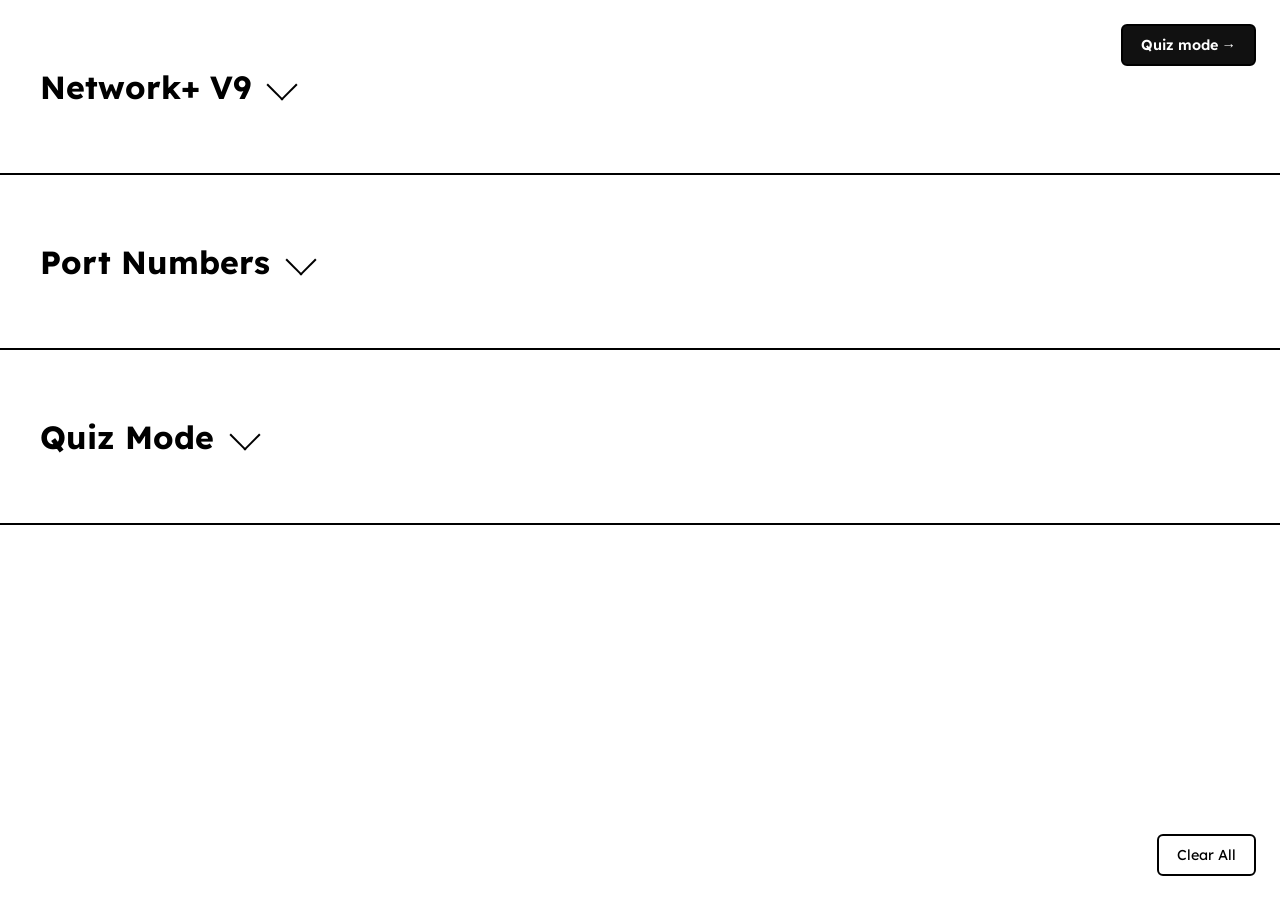
==== commit bc1d99b7: "Update index.html" ====
--- a/index.html
+++ b/index.html
@@ -413,6 +413,20 @@
         <div class="quiz-progress" id="quizProgress"></div>
       </div>
 
+    </div>
+  </details>
+</section>
+
+
+<section class="topic">
+  <details>
+    <summary>
+      <h2>Quiz Mode</h2>
+      <span class="arrow"></span>
+    </summary>
+    <div class="content">
+      <p>Flashcards, multiple choice, and type-answer practice across every term and port number. Or <a href="quiz.html">open it in its own tab &rarr;</a></p>
+      <iframe class="quiz-embed" src="quiz.html" title="archive18 quiz" loading="lazy"></iframe>
     </div>
   </details>
 </section>
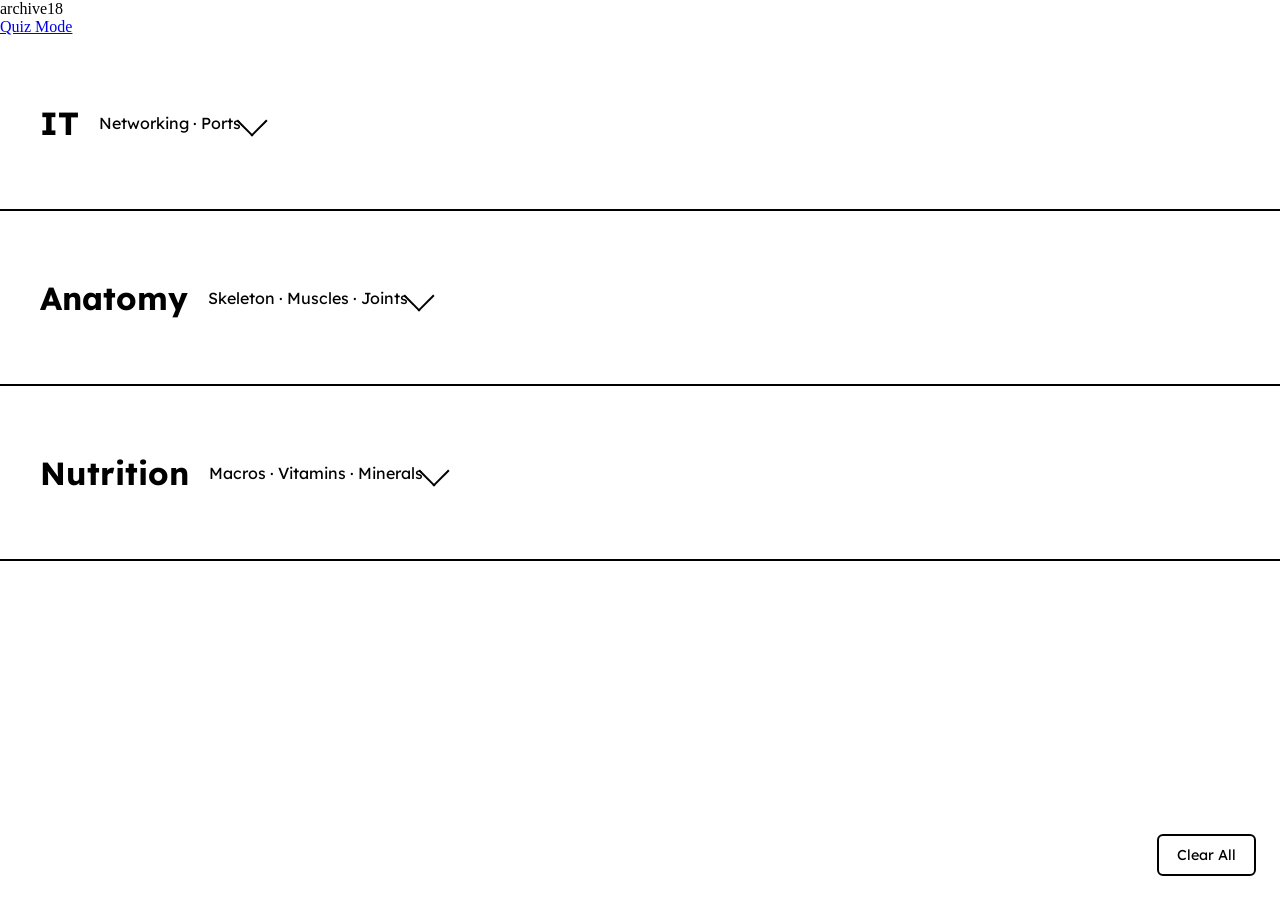
==== commit 7d7e7a2a: "Update index.html" ====
--- a/index.html
+++ b/index.html
@@ -10,12 +10,17 @@
 
 <body>
 
-<a class="quiz-link" href="quiz.html">Quiz mode &rarr;</a>
+<header class="site-header">
+  <div class="brand">archive18</div>
+  <a class="header-quiz" href="quiz.html">Quiz Mode</a>
+</header>
+<div class="header-bar"></div>
 
 <section class="topic">
   <details>
     <summary>
-      <h2>Network+ V9</h2>
+      <h2>IT</h2>
+      <span class="topic-desc">Networking · Ports</span>
       <span class="arrow"></span>
     </summary>
     <div class="content">
@@ -322,18 +327,7 @@
           <h2><b>Cable testers:</b></h2> <p contenteditable="true" class="answer-field" data-key="tool-cabletester" placeholder="Type your answer..."></p>
           <h2><b>Wi-Fi analyzers:</b></h2> <p contenteditable="true" class="answer-field" data-key="tool-wifianalyzer" placeholder="Type your answer..."></p>
 
-    </div>
-  </details>
-</section>
-
-
-<section class="topic">
-  <details>
-    <summary>
-      <h2>Port Numbers</h2>
-      <span class="arrow"></span>
-    </summary>
-    <div class="content">
+      <h1>Port Numbers</h1>
 
       <div class="ports-controls">
         <button class="ports-btn" id="toggleQuizBtn" onclick="togglePortQuiz()">Quiz Mode</button>
@@ -421,12 +415,192 @@
 <section class="topic">
   <details>
     <summary>
-      <h2>Quiz Mode</h2>
+      <h2>Anatomy</h2>
+      <span class="topic-desc">Skeleton · Muscles · Joints</span>
       <span class="arrow"></span>
     </summary>
     <div class="content">
-      <p>Flashcards, multiple choice, and type-answer practice across every term and port number. Or <a href="quiz.html">open it in its own tab &rarr;</a></p>
-      <iframe class="quiz-embed" src="quiz.html" title="archive18 quiz" loading="lazy"></iframe>
+
+      <h1>Skeletal System</h1>
+
+        <h2><b>Overview:</b></h2>
+          <h2><b>Axial skeleton:</b></h2> <p contenteditable="true" class="answer-field" data-key="an-axial-skeleton" placeholder="Type your answer..."></p>
+          <h2><b>Appendicular skeleton:</b></h2> <p contenteditable="true" class="answer-field" data-key="an-appendicular-skeleton" placeholder="Type your answer..."></p>
+          <h2><b>Functions of bone:</b></h2> <p contenteditable="true" class="answer-field" data-key="an-functions-of-bone" placeholder="Type your answer..."></p>
+
+        <h2><b>Bone Types:</b></h2>
+          <h2><b>Long bones:</b></h2> <p contenteditable="true" class="answer-field" data-key="an-long-bones" placeholder="Type your answer..."></p>
+          <h2><b>Short bones:</b></h2> <p contenteditable="true" class="answer-field" data-key="an-short-bones" placeholder="Type your answer..."></p>
+          <h2><b>Flat bones:</b></h2> <p contenteditable="true" class="answer-field" data-key="an-flat-bones" placeholder="Type your answer..."></p>
+          <h2><b>Irregular bones:</b></h2> <p contenteditable="true" class="answer-field" data-key="an-irregular-bones" placeholder="Type your answer..."></p>
+          <h2><b>Sesamoid bones:</b></h2> <p contenteditable="true" class="answer-field" data-key="an-sesamoid-bones" placeholder="Type your answer..."></p>
+
+        <h2><b>Skull:</b></h2>
+          <h2><b>Cranium:</b></h2> <p contenteditable="true" class="answer-field" data-key="an-cranium" placeholder="Type your answer..."></p>
+          <h2><b>Mandible:</b></h2> <p contenteditable="true" class="answer-field" data-key="an-mandible" placeholder="Type your answer..."></p>
+          <h2><b>Maxilla:</b></h2> <p contenteditable="true" class="answer-field" data-key="an-maxilla" placeholder="Type your answer..."></p>
+
+        <h2><b>Vertebral Column:</b></h2>
+          <h2><b>Cervical vertebrae:</b></h2> <p contenteditable="true" class="answer-field" data-key="an-cervical-vertebrae" placeholder="Type your answer..."></p>
+          <h2><b>Thoracic vertebrae:</b></h2> <p contenteditable="true" class="answer-field" data-key="an-thoracic-vertebrae" placeholder="Type your answer..."></p>
+          <h2><b>Lumbar vertebrae:</b></h2> <p contenteditable="true" class="answer-field" data-key="an-lumbar-vertebrae" placeholder="Type your answer..."></p>
+          <h2><b>Sacrum:</b></h2> <p contenteditable="true" class="answer-field" data-key="an-sacrum" placeholder="Type your answer..."></p>
+          <h2><b>Coccyx:</b></h2> <p contenteditable="true" class="answer-field" data-key="an-coccyx" placeholder="Type your answer..."></p>
+
+        <h2><b>Thorax:</b></h2>
+          <h2><b>Sternum:</b></h2> <p contenteditable="true" class="answer-field" data-key="an-sternum" placeholder="Type your answer..."></p>
+          <h2><b>Ribs:</b></h2> <p contenteditable="true" class="answer-field" data-key="an-ribs" placeholder="Type your answer..."></p>
+
+        <h2><b>Upper Limb & Girdle:</b></h2>
+          <h2><b>Clavicle:</b></h2> <p contenteditable="true" class="answer-field" data-key="an-clavicle" placeholder="Type your answer..."></p>
+          <h2><b>Scapula:</b></h2> <p contenteditable="true" class="answer-field" data-key="an-scapula" placeholder="Type your answer..."></p>
+          <h2><b>Humerus:</b></h2> <p contenteditable="true" class="answer-field" data-key="an-humerus" placeholder="Type your answer..."></p>
+          <h2><b>Radius:</b></h2> <p contenteditable="true" class="answer-field" data-key="an-radius" placeholder="Type your answer..."></p>
+          <h2><b>Ulna:</b></h2> <p contenteditable="true" class="answer-field" data-key="an-ulna" placeholder="Type your answer..."></p>
+          <h2><b>Carpals:</b></h2> <p contenteditable="true" class="answer-field" data-key="an-carpals" placeholder="Type your answer..."></p>
+          <h2><b>Metacarpals:</b></h2> <p contenteditable="true" class="answer-field" data-key="an-metacarpals" placeholder="Type your answer..."></p>
+          <h2><b>Phalanges:</b></h2> <p contenteditable="true" class="answer-field" data-key="an-phalanges" placeholder="Type your answer..."></p>
+
+        <h2><b>Lower Limb & Girdle:</b></h2>
+          <h2><b>Pelvis (os coxae):</b></h2> <p contenteditable="true" class="answer-field" data-key="an-pelvis-os-coxae" placeholder="Type your answer..."></p>
+          <h2><b>Femur:</b></h2> <p contenteditable="true" class="answer-field" data-key="an-femur" placeholder="Type your answer..."></p>
+          <h2><b>Patella:</b></h2> <p contenteditable="true" class="answer-field" data-key="an-patella" placeholder="Type your answer..."></p>
+          <h2><b>Tibia:</b></h2> <p contenteditable="true" class="answer-field" data-key="an-tibia" placeholder="Type your answer..."></p>
+          <h2><b>Fibula:</b></h2> <p contenteditable="true" class="answer-field" data-key="an-fibula" placeholder="Type your answer..."></p>
+          <h2><b>Tarsals:</b></h2> <p contenteditable="true" class="answer-field" data-key="an-tarsals" placeholder="Type your answer..."></p>
+          <h2><b>Metatarsals:</b></h2> <p contenteditable="true" class="answer-field" data-key="an-metatarsals" placeholder="Type your answer..."></p>
+
+      <h1>Muscular System</h1>
+
+        <h2><b>Muscle Types:</b></h2>
+          <h2><b>Skeletal muscle:</b></h2> <p contenteditable="true" class="answer-field" data-key="an-skeletal-muscle" placeholder="Type your answer..."></p>
+          <h2><b>Cardiac muscle:</b></h2> <p contenteditable="true" class="answer-field" data-key="an-cardiac-muscle" placeholder="Type your answer..."></p>
+          <h2><b>Smooth muscle:</b></h2> <p contenteditable="true" class="answer-field" data-key="an-smooth-muscle" placeholder="Type your answer..."></p>
+
+        <h2><b>Movement Terms:</b></h2>
+          <h2><b>Origin:</b></h2> <p contenteditable="true" class="answer-field" data-key="an-origin" placeholder="Type your answer..."></p>
+          <h2><b>Insertion:</b></h2> <p contenteditable="true" class="answer-field" data-key="an-insertion" placeholder="Type your answer..."></p>
+          <h2><b>Agonist:</b></h2> <p contenteditable="true" class="answer-field" data-key="an-agonist" placeholder="Type your answer..."></p>
+          <h2><b>Antagonist:</b></h2> <p contenteditable="true" class="answer-field" data-key="an-antagonist" placeholder="Type your answer..."></p>
+          <h2><b>Flexion:</b></h2> <p contenteditable="true" class="answer-field" data-key="an-flexion" placeholder="Type your answer..."></p>
+          <h2><b>Extension:</b></h2> <p contenteditable="true" class="answer-field" data-key="an-extension" placeholder="Type your answer..."></p>
+          <h2><b>Abduction:</b></h2> <p contenteditable="true" class="answer-field" data-key="an-abduction" placeholder="Type your answer..."></p>
+          <h2><b>Adduction:</b></h2> <p contenteditable="true" class="answer-field" data-key="an-adduction" placeholder="Type your answer..."></p>
+
+        <h2><b>Upper Body Muscles:</b></h2>
+          <h2><b>Biceps brachii:</b></h2> <p contenteditable="true" class="answer-field" data-key="an-biceps-brachii" placeholder="Type your answer..."></p>
+          <h2><b>Triceps brachii:</b></h2> <p contenteditable="true" class="answer-field" data-key="an-triceps-brachii" placeholder="Type your answer..."></p>
+          <h2><b>Deltoid:</b></h2> <p contenteditable="true" class="answer-field" data-key="an-deltoid" placeholder="Type your answer..."></p>
+          <h2><b>Pectoralis major:</b></h2> <p contenteditable="true" class="answer-field" data-key="an-pectoralis-major" placeholder="Type your answer..."></p>
+          <h2><b>Trapezius:</b></h2> <p contenteditable="true" class="answer-field" data-key="an-trapezius" placeholder="Type your answer..."></p>
+          <h2><b>Latissimus dorsi:</b></h2> <p contenteditable="true" class="answer-field" data-key="an-latissimus-dorsi" placeholder="Type your answer..."></p>
+          <h2><b>Rhomboids:</b></h2> <p contenteditable="true" class="answer-field" data-key="an-rhomboids" placeholder="Type your answer..."></p>
+
+        <h2><b>Core Muscles:</b></h2>
+          <h2><b>Rectus abdominis:</b></h2> <p contenteditable="true" class="answer-field" data-key="an-rectus-abdominis" placeholder="Type your answer..."></p>
+          <h2><b>Obliques:</b></h2> <p contenteditable="true" class="answer-field" data-key="an-obliques" placeholder="Type your answer..."></p>
+          <h2><b>Erector spinae:</b></h2> <p contenteditable="true" class="answer-field" data-key="an-erector-spinae" placeholder="Type your answer..."></p>
+
+        <h2><b>Lower Body Muscles:</b></h2>
+          <h2><b>Gluteus maximus:</b></h2> <p contenteditable="true" class="answer-field" data-key="an-gluteus-maximus" placeholder="Type your answer..."></p>
+          <h2><b>Quadriceps:</b></h2> <p contenteditable="true" class="answer-field" data-key="an-quadriceps" placeholder="Type your answer..."></p>
+          <h2><b>Hamstrings:</b></h2> <p contenteditable="true" class="answer-field" data-key="an-hamstrings" placeholder="Type your answer..."></p>
+          <h2><b>Gastrocnemius:</b></h2> <p contenteditable="true" class="answer-field" data-key="an-gastrocnemius" placeholder="Type your answer..."></p>
+          <h2><b>Soleus:</b></h2> <p contenteditable="true" class="answer-field" data-key="an-soleus" placeholder="Type your answer..."></p>
+          <h2><b>Tibialis anterior:</b></h2> <p contenteditable="true" class="answer-field" data-key="an-tibialis-anterior" placeholder="Type your answer..."></p>
+
+      <h1>Joints & Connective Tissue</h1>
+
+        <h2><b>Connective Tissue:</b></h2>
+          <h2><b>Tendon:</b></h2> <p contenteditable="true" class="answer-field" data-key="an-tendon" placeholder="Type your answer..."></p>
+          <h2><b>Ligament:</b></h2> <p contenteditable="true" class="answer-field" data-key="an-ligament" placeholder="Type your answer..."></p>
+          <h2><b>Cartilage:</b></h2> <p contenteditable="true" class="answer-field" data-key="an-cartilage" placeholder="Type your answer..."></p>
+          <h2><b>Fascia:</b></h2> <p contenteditable="true" class="answer-field" data-key="an-fascia" placeholder="Type your answer..."></p>
+
+        <h2><b>Joint Types:</b></h2>
+          <h2><b>Ball-and-socket joint:</b></h2> <p contenteditable="true" class="answer-field" data-key="an-ball-and-socket-joint" placeholder="Type your answer..."></p>
+          <h2><b>Hinge joint:</b></h2> <p contenteditable="true" class="answer-field" data-key="an-hinge-joint" placeholder="Type your answer..."></p>
+          <h2><b>Pivot joint:</b></h2> <p contenteditable="true" class="answer-field" data-key="an-pivot-joint" placeholder="Type your answer..."></p>
+          <h2><b>Gliding joint:</b></h2> <p contenteditable="true" class="answer-field" data-key="an-gliding-joint" placeholder="Type your answer..."></p>
+          <h2><b>Synovial joint:</b></h2> <p contenteditable="true" class="answer-field" data-key="an-synovial-joint" placeholder="Type your answer..."></p>
+
+    </div>
+  </details>
+</section>
+
+
+<section class="topic">
+  <details>
+    <summary>
+      <h2>Nutrition</h2>
+      <span class="topic-desc">Macros · Vitamins · Minerals</span>
+      <span class="arrow"></span>
+    </summary>
+    <div class="content">
+
+      <h1>Macronutrients</h1>
+
+        <h2><b>The Big Three:</b></h2>
+          <h2><b>Protein:</b></h2> <p contenteditable="true" class="answer-field" data-key="nu-protein" placeholder="Type your answer..."></p>
+          <h2><b>Carbohydrates:</b></h2> <p contenteditable="true" class="answer-field" data-key="nu-carbohydrates" placeholder="Type your answer..."></p>
+          <h2><b>Fats (lipids):</b></h2> <p contenteditable="true" class="answer-field" data-key="nu-fats-lipids" placeholder="Type your answer..."></p>
+          <h2><b>Fiber:</b></h2> <p contenteditable="true" class="answer-field" data-key="nu-fiber" placeholder="Type your answer..."></p>
+          <h2><b>Alcohol:</b></h2> <p contenteditable="true" class="answer-field" data-key="nu-alcohol" placeholder="Type your answer..."></p>
+
+        <h2><b>Protein Detail:</b></h2>
+          <h2><b>Amino acids:</b></h2> <p contenteditable="true" class="answer-field" data-key="nu-amino-acids" placeholder="Type your answer..."></p>
+          <h2><b>Complete protein:</b></h2> <p contenteditable="true" class="answer-field" data-key="nu-complete-protein" placeholder="Type your answer..."></p>
+          <h2><b>Essential amino acids:</b></h2> <p contenteditable="true" class="answer-field" data-key="nu-essential-amino-acids" placeholder="Type your answer..."></p>
+
+        <h2><b>Fat Detail:</b></h2>
+          <h2><b>Saturated fat:</b></h2> <p contenteditable="true" class="answer-field" data-key="nu-saturated-fat" placeholder="Type your answer..."></p>
+          <h2><b>Unsaturated fat:</b></h2> <p contenteditable="true" class="answer-field" data-key="nu-unsaturated-fat" placeholder="Type your answer..."></p>
+          <h2><b>Trans fat:</b></h2> <p contenteditable="true" class="answer-field" data-key="nu-trans-fat" placeholder="Type your answer..."></p>
+          <h2><b>Omega-3:</b></h2> <p contenteditable="true" class="answer-field" data-key="nu-omega-3" placeholder="Type your answer..."></p>
+
+        <h2><b>Carb Detail:</b></h2>
+          <h2><b>Simple carbs:</b></h2> <p contenteditable="true" class="answer-field" data-key="nu-simple-carbs" placeholder="Type your answer..."></p>
+          <h2><b>Complex carbs:</b></h2> <p contenteditable="true" class="answer-field" data-key="nu-complex-carbs" placeholder="Type your answer..."></p>
+          <h2><b>Glycemic index:</b></h2> <p contenteditable="true" class="answer-field" data-key="nu-glycemic-index" placeholder="Type your answer..."></p>
+
+      <h1>Micronutrients</h1>
+
+        <h2><b>Fat-Soluble Vitamins:</b></h2>
+          <h2><b>Vitamin A:</b></h2> <p contenteditable="true" class="answer-field" data-key="nu-vitamin-a" placeholder="Type your answer..."></p>
+          <h2><b>Vitamin D:</b></h2> <p contenteditable="true" class="answer-field" data-key="nu-vitamin-d" placeholder="Type your answer..."></p>
+          <h2><b>Vitamin E:</b></h2> <p contenteditable="true" class="answer-field" data-key="nu-vitamin-e" placeholder="Type your answer..."></p>
+          <h2><b>Vitamin K:</b></h2> <p contenteditable="true" class="answer-field" data-key="nu-vitamin-k" placeholder="Type your answer..."></p>
+
+        <h2><b>Water-Soluble Vitamins:</b></h2>
+          <h2><b>Vitamin C:</b></h2> <p contenteditable="true" class="answer-field" data-key="nu-vitamin-c" placeholder="Type your answer..."></p>
+          <h2><b>B vitamins:</b></h2> <p contenteditable="true" class="answer-field" data-key="nu-b-vitamins" placeholder="Type your answer..."></p>
+          <h2><b>Folate (B9):</b></h2> <p contenteditable="true" class="answer-field" data-key="nu-folate-b9" placeholder="Type your answer..."></p>
+          <h2><b>Vitamin B12:</b></h2> <p contenteditable="true" class="answer-field" data-key="nu-vitamin-b12" placeholder="Type your answer..."></p>
+
+        <h2><b>Key Minerals:</b></h2>
+          <h2><b>Calcium:</b></h2> <p contenteditable="true" class="answer-field" data-key="nu-calcium" placeholder="Type your answer..."></p>
+          <h2><b>Iron:</b></h2> <p contenteditable="true" class="answer-field" data-key="nu-iron" placeholder="Type your answer..."></p>
+          <h2><b>Magnesium:</b></h2> <p contenteditable="true" class="answer-field" data-key="nu-magnesium" placeholder="Type your answer..."></p>
+          <h2><b>Potassium:</b></h2> <p contenteditable="true" class="answer-field" data-key="nu-potassium" placeholder="Type your answer..."></p>
+          <h2><b>Sodium:</b></h2> <p contenteditable="true" class="answer-field" data-key="nu-sodium" placeholder="Type your answer..."></p>
+          <h2><b>Zinc:</b></h2> <p contenteditable="true" class="answer-field" data-key="nu-zinc" placeholder="Type your answer..."></p>
+
+      <h1>Nutrition Basics</h1>
+
+        <h2><b>Energy & Balance:</b></h2>
+          <h2><b>Calorie (kcal):</b></h2> <p contenteditable="true" class="answer-field" data-key="nu-calorie-kcal" placeholder="Type your answer..."></p>
+          <h2><b>BMR:</b></h2> <p contenteditable="true" class="answer-field" data-key="nu-bmr" placeholder="Type your answer..."></p>
+          <h2><b>TDEE:</b></h2> <p contenteditable="true" class="answer-field" data-key="nu-tdee" placeholder="Type your answer..."></p>
+          <h2><b>Caloric surplus:</b></h2> <p contenteditable="true" class="answer-field" data-key="nu-caloric-surplus" placeholder="Type your answer..."></p>
+          <h2><b>Caloric deficit:</b></h2> <p contenteditable="true" class="answer-field" data-key="nu-caloric-deficit" placeholder="Type your answer..."></p>
+          <h2><b>Macros ratio:</b></h2> <p contenteditable="true" class="answer-field" data-key="nu-macros-ratio" placeholder="Type your answer..."></p>
+
+        <h2><b>Hydration & Health:</b></h2>
+          <h2><b>Hydration:</b></h2> <p contenteditable="true" class="answer-field" data-key="nu-hydration" placeholder="Type your answer..."></p>
+          <h2><b>Electrolytes:</b></h2> <p contenteditable="true" class="answer-field" data-key="nu-electrolytes" placeholder="Type your answer..."></p>
+          <h2><b>Empty calories:</b></h2> <p contenteditable="true" class="answer-field" data-key="nu-empty-calories" placeholder="Type your answer..."></p>
+          <h2><b>Macro vs micro:</b></h2> <p contenteditable="true" class="answer-field" data-key="nu-macro-vs-micro" placeholder="Type your answer..."></p>
+
     </div>
   </details>
 </section>
@@ -689,6 +863,115 @@
     'tool-cli': 'ping (reachability), traceroute (path), nslookup/dig (DNS), netstat (connections), ipconfig/ip (addressing)',
     'tool-cabletester': 'certifier or basic tester — verifies continuity, wire map, and length; TDR locates breaks',
     'tool-wifianalyzer': 'scans wireless environment for SSIDs, channels, signal strength, and interference sources',
+    // Anatomy & Nutrition
+    "an-axial-skeleton": "80 bones forming the central axis: skull, vertebral column, ribs, and sternum.",
+    "an-appendicular-skeleton": "126 bones of the limbs and girdles: arms, legs, shoulder (pectoral) girdle, and pelvic girdle.",
+    "an-functions-of-bone": "Support, movement (levers for muscles), protection of organs, mineral storage (calcium), and blood cell production.",
+    "an-long-bones": "Longer than they are wide; act as levers (e.g. femur, humerus, tibia).",
+    "an-short-bones": "Roughly cube-shaped; give stability with some movement (e.g. carpals, tarsals).",
+    "an-flat-bones": "Thin, often curved; protect organs and anchor muscles (e.g. skull, sternum, scapula).",
+    "an-irregular-bones": "Complex shapes that fit no other category (e.g. vertebrae, pelvis).",
+    "an-sesamoid-bones": "Small bones embedded in tendons that reduce friction (e.g. patella).",
+    "an-cranium": "Eight fused flat bones that enclose and protect the brain.",
+    "an-mandible": "The lower jaw; the only freely movable bone of the skull.",
+    "an-maxilla": "The fixed upper jaw bone; holds the upper teeth.",
+    "an-cervical-vertebrae": "7 vertebrae of the neck (C1\u2013C7); C1 atlas and C2 axis allow the head to nod and rotate.",
+    "an-thoracic-vertebrae": "12 vertebrae (T1\u2013T12) that articulate with the ribs.",
+    "an-lumbar-vertebrae": "5 large vertebrae (L1\u2013L5) of the lower back that bear most body weight.",
+    "an-sacrum": "5 fused vertebrae connecting the spine to the pelvis.",
+    "an-coccyx": "The tailbone; 4 fused vertebrae at the base of the spine.",
+    "an-sternum": "Flat breastbone at the front of the chest; attaches to ribs and clavicles.",
+    "an-ribs": "12 pairs: true (1\u20137), false (8\u201310), and floating (11\u201312); protect thoracic organs.",
+    "an-clavicle": "The collarbone; connects the arm to the trunk.",
+    "an-scapula": "The shoulder blade; flat bone anchoring many arm muscles.",
+    "an-humerus": "The upper arm bone, from shoulder to elbow.",
+    "an-radius": "Forearm bone on the thumb side; rotates over the ulna.",
+    "an-ulna": "Forearm bone on the pinky side; forms the point of the elbow.",
+    "an-carpals": "8 small wrist bones.",
+    "an-metacarpals": "5 bones of the palm.",
+    "an-phalanges": "The finger and toe bones \u2014 14 per hand or foot.",
+    "an-pelvis-os-coxae": "Hip bone formed by the fused ilium, ischium, and pubis.",
+    "an-femur": "The thigh bone; longest and strongest bone in the body.",
+    "an-patella": "The kneecap; a sesamoid bone protecting the knee joint.",
+    "an-tibia": "The shinbone; main weight-bearing bone of the lower leg.",
+    "an-fibula": "Thin lower-leg bone beside the tibia; mainly for muscle attachment.",
+    "an-tarsals": "7 ankle bones, including the calcaneus (heel) and talus.",
+    "an-metatarsals": "5 bones of the midfoot.",
+    "an-skeletal-muscle": "Voluntary, striated muscle attached to bone that moves the body.",
+    "an-cardiac-muscle": "Involuntary, striated muscle found only in the heart.",
+    "an-smooth-muscle": "Involuntary, non-striated muscle in the walls of organs and blood vessels.",
+    "an-origin": "A muscle's fixed attachment point (usually proximal); stays still during contraction.",
+    "an-insertion": "A muscle's moving attachment point (usually distal); pulled toward the origin.",
+    "an-agonist": "The prime mover \u2014 the muscle mainly responsible for an action.",
+    "an-antagonist": "The muscle that opposes the agonist and lengthens during the movement.",
+    "an-flexion": "Decreasing the angle of a joint (bending).",
+    "an-extension": "Increasing the angle of a joint (straightening).",
+    "an-abduction": "Moving a limb away from the body's midline.",
+    "an-adduction": "Moving a limb toward the body's midline.",
+    "an-biceps-brachii": "Front of the upper arm; flexes the elbow and supinates the forearm.",
+    "an-triceps-brachii": "Back of the upper arm; extends the elbow.",
+    "an-deltoid": "Rounded shoulder muscle; abducts the arm.",
+    "an-pectoralis-major": "Large chest muscle; flexes and adducts the arm.",
+    "an-trapezius": "Upper back and neck muscle; moves and stabilizes the scapula.",
+    "an-latissimus-dorsi": "Broad back muscle; extends and adducts the arm (the 'lats').",
+    "an-rhomboids": "Between the shoulder blades; retract the scapula.",
+    "an-rectus-abdominis": "The 'six-pack'; flexes the trunk.",
+    "an-obliques": "Side abdominal muscles; rotate and side-bend the trunk.",
+    "an-erector-spinae": "Muscle group along the spine; extends and stabilizes the back.",
+    "an-gluteus-maximus": "Largest buttock muscle; extends the hip.",
+    "an-quadriceps": "Four-muscle group on the front thigh; extends the knee.",
+    "an-hamstrings": "Three muscles on the back thigh; flex the knee and extend the hip.",
+    "an-gastrocnemius": "Large calf muscle; plantarflexes the foot (points the toes).",
+    "an-soleus": "Deep calf muscle under the gastrocnemius; plantarflexes the foot.",
+    "an-tibialis-anterior": "Front of the shin; dorsiflexes the foot (lifts the toes).",
+    "an-tendon": "Tough fibrous tissue that attaches muscle to bone.",
+    "an-ligament": "Fibrous tissue that connects bone to bone and stabilizes joints.",
+    "an-cartilage": "Smooth, flexible tissue that cushions joints and reduces friction.",
+    "an-fascia": "Sheet of connective tissue that surrounds muscles and organs.",
+    "an-ball-and-socket-joint": "Allows movement in all directions (e.g. shoulder, hip).",
+    "an-hinge-joint": "Allows flexion and extension in one plane (e.g. elbow, knee).",
+    "an-pivot-joint": "Allows rotation around an axis (e.g. neck C1/C2).",
+    "an-gliding-joint": "Flat surfaces that slide over each other (e.g. wrist carpals).",
+    "an-synovial-joint": "A freely movable joint with a fluid-filled capsule that lubricates it.",
+    "nu-protein": "Macronutrient made of amino acids; builds and repairs tissue. 4 kcal per gram.",
+    "nu-carbohydrates": "The body's main energy source (sugars, starches, fiber). 4 kcal per gram.",
+    "nu-fats-lipids": "Energy-dense macronutrient for hormones, cell membranes, and vitamin absorption. 9 kcal per gram.",
+    "nu-fiber": "Indigestible carbohydrate that aids digestion and keeps you full; soluble and insoluble types.",
+    "nu-alcohol": "Not a nutrient, but supplies 7 kcal per gram.",
+    "nu-amino-acids": "The building blocks of protein; 20 total, 9 of them essential.",
+    "nu-complete-protein": "A protein with all 9 essential amino acids (e.g. meat, eggs, dairy, soy).",
+    "nu-essential-amino-acids": "The 9 amino acids the body cannot make and must get from food.",
+    "nu-saturated-fat": "Solid at room temperature (animal fats); raises LDL \u2014 limit intake.",
+    "nu-unsaturated-fat": "Liquid at room temperature (olive oil, nuts, fish); heart-healthy.",
+    "nu-trans-fat": "Artificial hydrogenated fat; raises bad cholesterol \u2014 avoid.",
+    "nu-omega-3": "Essential unsaturated fatty acid (fish, flax) supporting heart and brain health.",
+    "nu-simple-carbs": "Sugars digested quickly for fast energy (fruit, sweets).",
+    "nu-complex-carbs": "Starches and fiber digested slowly for sustained energy (grains, vegetables).",
+    "nu-glycemic-index": "A 0\u2013100 ranking of how fast a carbohydrate raises blood sugar.",
+    "nu-vitamin-a": "Supports vision, immunity, and skin; stored in fat (carrots, liver).",
+    "nu-vitamin-d": "Aids calcium absorption and bone health; made by the skin from sunlight.",
+    "nu-vitamin-e": "Antioxidant that protects cells (nuts, seeds, oils).",
+    "nu-vitamin-k": "Essential for blood clotting (leafy greens).",
+    "nu-vitamin-c": "Antioxidant for immunity and collagen; not stored, needed daily (citrus).",
+    "nu-b-vitamins": "B-complex group that converts food into energy and supports nerves and red blood cells.",
+    "nu-folate-b9": "Supports DNA synthesis and cell division; especially important in pregnancy.",
+    "nu-vitamin-b12": "Supports nerve function and red blood cells; mainly from animal foods.",
+    "nu-calcium": "Builds bones and teeth; supports muscle and nerve function (dairy, greens).",
+    "nu-iron": "Carries oxygen in red blood cells (hemoglobin); deficiency causes anemia.",
+    "nu-magnesium": "Supports muscle and nerve function and energy production.",
+    "nu-potassium": "Electrolyte regulating fluid balance, blood pressure, and muscle contraction.",
+    "nu-sodium": "Electrolyte for fluid balance and nerve signals; excess raises blood pressure.",
+    "nu-zinc": "Supports immune function, wound healing, and protein synthesis.",
+    "nu-calorie-kcal": "A unit of energy from food; the body's fuel measurement.",
+    "nu-bmr": "Basal Metabolic Rate \u2014 calories burned at complete rest just to stay alive.",
+    "nu-tdee": "Total Daily Energy Expenditure \u2014 all calories burned in a day (BMR + activity).",
+    "nu-caloric-surplus": "Eating more calories than you burn \u2014 leads to weight gain.",
+    "nu-caloric-deficit": "Eating fewer calories than you burn \u2014 leads to weight loss.",
+    "nu-macros-ratio": "The split of calories from protein, carbs, and fat (e.g. 40/40/20).",
+    "nu-hydration": "Maintaining body water for temperature, joints, and nutrient transport (~2\u20133 L/day).",
+    "nu-electrolytes": "Minerals (sodium, potassium, magnesium) that carry charge for nerves and muscles.",
+    "nu-empty-calories": "Foods high in energy but low in nutrients (soda, candy).",
+    "nu-macro-vs-micro": "Macros (protein/carb/fat) supply energy in grams; micros (vitamins/minerals) are needed in tiny amounts.",
   };
 
   function getFields() {
--- a/style.css
+++ b/style.css
@@ -207,6 +207,16 @@
   color: #888;
 }
 
+/* Embedded full quiz (iframe) */
+.quiz-embed {
+  width: 100%;
+  height: 78vh;
+  min-height: 520px;
+  border: 2px solid #000;
+  border-radius: 10px;
+  background: #fff;
+}
+
 /* Quiz mode link */
 .quiz-link {
   position: fixed;
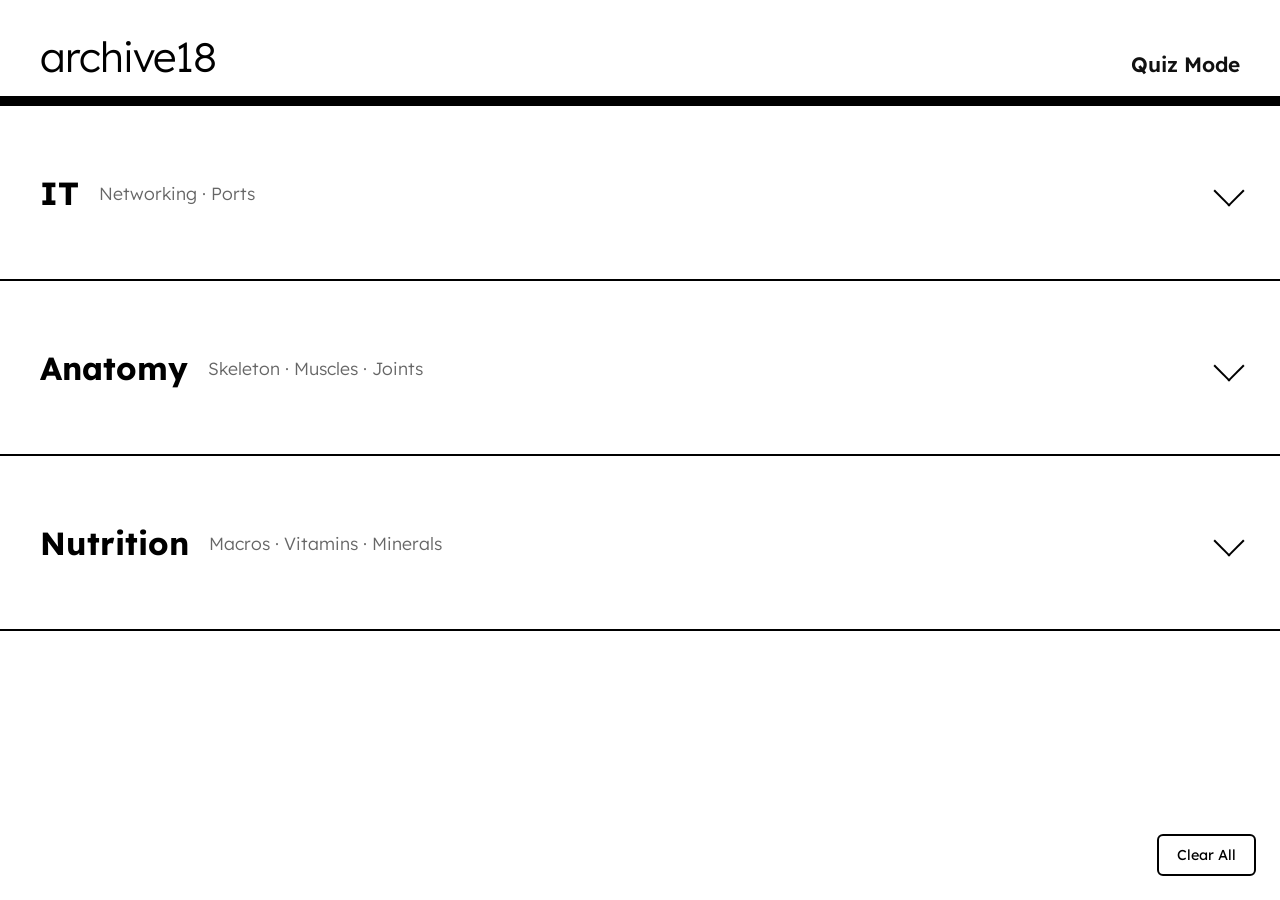
==== commit a211d333: "Update index.html" ====
--- a/index.html
+++ b/index.html
@@ -3,7 +3,7 @@
 <head>
     <meta charset="UTF-8">
     <meta name="viewport" content="width=device-width, initial-scale=1.0">
-    <link rel="stylesheet" href="style.css">
+    <link rel="stylesheet" href="style.css?v=3">
     <link href="https://fonts.googleapis.com/css2?family=Lexend:wght@300;400;600&display=swap" rel="stylesheet">
     <title>archive18</title>
 </head>
@@ -424,8 +424,8 @@
       <h1>Skeletal System</h1>
 
         <h2><b>Overview:</b></h2>
-          <h2><b>Axial skeleton:</b></h2> <p contenteditable="true" class="answer-field" data-key="an-axial-skeleton" placeholder="Type your answer..."></p>
-          <h2><b>Appendicular skeleton:</b></h2> <p contenteditable="true" class="answer-field" data-key="an-appendicular-skeleton" placeholder="Type your answer..."></p>
+          <h2><b>Axial skeleton:</b> <span class="phon">/AK-see-uhl/</span></h2> <p contenteditable="true" class="answer-field" data-key="an-axial-skeleton" placeholder="Type your answer..."></p>
+          <h2><b>Appendicular skeleton:</b> <span class="phon">/ap-en-DIK-yoo-lur/</span></h2> <p contenteditable="true" class="answer-field" data-key="an-appendicular-skeleton" placeholder="Type your answer..."></p>
           <h2><b>Functions of bone:</b></h2> <p contenteditable="true" class="answer-field" data-key="an-functions-of-bone" placeholder="Type your answer..."></p>
 
         <h2><b>Bone Types:</b></h2>
@@ -436,39 +436,39 @@
           <h2><b>Sesamoid bones:</b></h2> <p contenteditable="true" class="answer-field" data-key="an-sesamoid-bones" placeholder="Type your answer..."></p>
 
         <h2><b>Skull:</b></h2>
-          <h2><b>Cranium:</b></h2> <p contenteditable="true" class="answer-field" data-key="an-cranium" placeholder="Type your answer..."></p>
-          <h2><b>Mandible:</b></h2> <p contenteditable="true" class="answer-field" data-key="an-mandible" placeholder="Type your answer..."></p>
-          <h2><b>Maxilla:</b></h2> <p contenteditable="true" class="answer-field" data-key="an-maxilla" placeholder="Type your answer..."></p>
+          <h2><b>Cranium:</b> <span class="phon">/KRAY-nee-um/</span></h2> <p contenteditable="true" class="answer-field" data-key="an-cranium" placeholder="Type your answer..."></p>
+          <h2><b>Mandible:</b> <span class="phon">/MAN-dih-bul/</span></h2> <p contenteditable="true" class="answer-field" data-key="an-mandible" placeholder="Type your answer..."></p>
+          <h2><b>Maxilla:</b> <span class="phon">/mak-SIL-uh/</span></h2> <p contenteditable="true" class="answer-field" data-key="an-maxilla" placeholder="Type your answer..."></p>
 
         <h2><b>Vertebral Column:</b></h2>
-          <h2><b>Cervical vertebrae:</b></h2> <p contenteditable="true" class="answer-field" data-key="an-cervical-vertebrae" placeholder="Type your answer..."></p>
-          <h2><b>Thoracic vertebrae:</b></h2> <p contenteditable="true" class="answer-field" data-key="an-thoracic-vertebrae" placeholder="Type your answer..."></p>
-          <h2><b>Lumbar vertebrae:</b></h2> <p contenteditable="true" class="answer-field" data-key="an-lumbar-vertebrae" placeholder="Type your answer..."></p>
-          <h2><b>Sacrum:</b></h2> <p contenteditable="true" class="answer-field" data-key="an-sacrum" placeholder="Type your answer..."></p>
-          <h2><b>Coccyx:</b></h2> <p contenteditable="true" class="answer-field" data-key="an-coccyx" placeholder="Type your answer..."></p>
+          <h2><b>Cervical vertebrae:</b> <span class="phon">/SUR-vih-kul VUR-tuh-bray/</span></h2> <p contenteditable="true" class="answer-field" data-key="an-cervical-vertebrae" placeholder="Type your answer..."></p>
+          <h2><b>Thoracic vertebrae:</b> <span class="phon">/thuh-RAS-ik VUR-tuh-bray/</span></h2> <p contenteditable="true" class="answer-field" data-key="an-thoracic-vertebrae" placeholder="Type your answer..."></p>
+          <h2><b>Lumbar vertebrae:</b> <span class="phon">/LUM-bar VUR-tuh-bray/</span></h2> <p contenteditable="true" class="answer-field" data-key="an-lumbar-vertebrae" placeholder="Type your answer..."></p>
+          <h2><b>Sacrum:</b> <span class="phon">/SAY-krum/</span></h2> <p contenteditable="true" class="answer-field" data-key="an-sacrum" placeholder="Type your answer..."></p>
+          <h2><b>Coccyx:</b> <span class="phon">/KOK-siks/</span></h2> <p contenteditable="true" class="answer-field" data-key="an-coccyx" placeholder="Type your answer..."></p>
 
         <h2><b>Thorax:</b></h2>
-          <h2><b>Sternum:</b></h2> <p contenteditable="true" class="answer-field" data-key="an-sternum" placeholder="Type your answer..."></p>
+          <h2><b>Sternum:</b> <span class="phon">/STUR-num/</span></h2> <p contenteditable="true" class="answer-field" data-key="an-sternum" placeholder="Type your answer..."></p>
           <h2><b>Ribs:</b></h2> <p contenteditable="true" class="answer-field" data-key="an-ribs" placeholder="Type your answer..."></p>
 
         <h2><b>Upper Limb & Girdle:</b></h2>
-          <h2><b>Clavicle:</b></h2> <p contenteditable="true" class="answer-field" data-key="an-clavicle" placeholder="Type your answer..."></p>
-          <h2><b>Scapula:</b></h2> <p contenteditable="true" class="answer-field" data-key="an-scapula" placeholder="Type your answer..."></p>
-          <h2><b>Humerus:</b></h2> <p contenteditable="true" class="answer-field" data-key="an-humerus" placeholder="Type your answer..."></p>
-          <h2><b>Radius:</b></h2> <p contenteditable="true" class="answer-field" data-key="an-radius" placeholder="Type your answer..."></p>
-          <h2><b>Ulna:</b></h2> <p contenteditable="true" class="answer-field" data-key="an-ulna" placeholder="Type your answer..."></p>
-          <h2><b>Carpals:</b></h2> <p contenteditable="true" class="answer-field" data-key="an-carpals" placeholder="Type your answer..."></p>
-          <h2><b>Metacarpals:</b></h2> <p contenteditable="true" class="answer-field" data-key="an-metacarpals" placeholder="Type your answer..."></p>
-          <h2><b>Phalanges:</b></h2> <p contenteditable="true" class="answer-field" data-key="an-phalanges" placeholder="Type your answer..."></p>
+          <h2><b>Clavicle:</b> <span class="phon">/KLAV-ih-kul/</span></h2> <p contenteditable="true" class="answer-field" data-key="an-clavicle" placeholder="Type your answer..."></p>
+          <h2><b>Scapula:</b> <span class="phon">/SKAP-yoo-luh/</span></h2> <p contenteditable="true" class="answer-field" data-key="an-scapula" placeholder="Type your answer..."></p>
+          <h2><b>Humerus:</b> <span class="phon">/HYOO-mur-us/</span></h2> <p contenteditable="true" class="answer-field" data-key="an-humerus" placeholder="Type your answer..."></p>
+          <h2><b>Radius:</b> <span class="phon">/RAY-dee-us/</span></h2> <p contenteditable="true" class="answer-field" data-key="an-radius" placeholder="Type your answer..."></p>
+          <h2><b>Ulna:</b> <span class="phon">/UL-nuh/</span></h2> <p contenteditable="true" class="answer-field" data-key="an-ulna" placeholder="Type your answer..."></p>
+          <h2><b>Carpals:</b> <span class="phon">/KAR-pulz/</span></h2> <p contenteditable="true" class="answer-field" data-key="an-carpals" placeholder="Type your answer..."></p>
+          <h2><b>Metacarpals:</b> <span class="phon">/met-uh-KAR-pulz/</span></h2> <p contenteditable="true" class="answer-field" data-key="an-metacarpals" placeholder="Type your answer..."></p>
+          <h2><b>Phalanges:</b> <span class="phon">/fuh-LAN-jeez/</span></h2> <p contenteditable="true" class="answer-field" data-key="an-phalanges" placeholder="Type your answer..."></p>
 
         <h2><b>Lower Limb & Girdle:</b></h2>
-          <h2><b>Pelvis (os coxae):</b></h2> <p contenteditable="true" class="answer-field" data-key="an-pelvis-os-coxae" placeholder="Type your answer..."></p>
-          <h2><b>Femur:</b></h2> <p contenteditable="true" class="answer-field" data-key="an-femur" placeholder="Type your answer..."></p>
-          <h2><b>Patella:</b></h2> <p contenteditable="true" class="answer-field" data-key="an-patella" placeholder="Type your answer..."></p>
-          <h2><b>Tibia:</b></h2> <p contenteditable="true" class="answer-field" data-key="an-tibia" placeholder="Type your answer..."></p>
-          <h2><b>Fibula:</b></h2> <p contenteditable="true" class="answer-field" data-key="an-fibula" placeholder="Type your answer..."></p>
-          <h2><b>Tarsals:</b></h2> <p contenteditable="true" class="answer-field" data-key="an-tarsals" placeholder="Type your answer..."></p>
-          <h2><b>Metatarsals:</b></h2> <p contenteditable="true" class="answer-field" data-key="an-metatarsals" placeholder="Type your answer..."></p>
+          <h2><b>Pelvis (os coxae):</b> <span class="phon">/PEL-vis (oss KOK-see)/</span></h2> <p contenteditable="true" class="answer-field" data-key="an-pelvis-os-coxae" placeholder="Type your answer..."></p>
+          <h2><b>Femur:</b> <span class="phon">/FEE-mur/</span></h2> <p contenteditable="true" class="answer-field" data-key="an-femur" placeholder="Type your answer..."></p>
+          <h2><b>Patella:</b> <span class="phon">/puh-TEL-uh/</span></h2> <p contenteditable="true" class="answer-field" data-key="an-patella" placeholder="Type your answer..."></p>
+          <h2><b>Tibia:</b> <span class="phon">/TIB-ee-uh/</span></h2> <p contenteditable="true" class="answer-field" data-key="an-tibia" placeholder="Type your answer..."></p>
+          <h2><b>Fibula:</b> <span class="phon">/FIB-yoo-luh/</span></h2> <p contenteditable="true" class="answer-field" data-key="an-fibula" placeholder="Type your answer..."></p>
+          <h2><b>Tarsals:</b> <span class="phon">/TAR-sulz/</span></h2> <p contenteditable="true" class="answer-field" data-key="an-tarsals" placeholder="Type your answer..."></p>
+          <h2><b>Metatarsals:</b> <span class="phon">/met-uh-TAR-sulz/</span></h2> <p contenteditable="true" class="answer-field" data-key="an-metatarsals" placeholder="Type your answer..."></p>
 
       <h1>Muscular System</h1>
 
@@ -480,49 +480,49 @@
         <h2><b>Movement Terms:</b></h2>
           <h2><b>Origin:</b></h2> <p contenteditable="true" class="answer-field" data-key="an-origin" placeholder="Type your answer..."></p>
           <h2><b>Insertion:</b></h2> <p contenteditable="true" class="answer-field" data-key="an-insertion" placeholder="Type your answer..."></p>
-          <h2><b>Agonist:</b></h2> <p contenteditable="true" class="answer-field" data-key="an-agonist" placeholder="Type your answer..."></p>
-          <h2><b>Antagonist:</b></h2> <p contenteditable="true" class="answer-field" data-key="an-antagonist" placeholder="Type your answer..."></p>
+          <h2><b>Agonist:</b> <span class="phon">/AG-uh-nist/</span></h2> <p contenteditable="true" class="answer-field" data-key="an-agonist" placeholder="Type your answer..."></p>
+          <h2><b>Antagonist:</b> <span class="phon">/an-TAG-uh-nist/</span></h2> <p contenteditable="true" class="answer-field" data-key="an-antagonist" placeholder="Type your answer..."></p>
           <h2><b>Flexion:</b></h2> <p contenteditable="true" class="answer-field" data-key="an-flexion" placeholder="Type your answer..."></p>
           <h2><b>Extension:</b></h2> <p contenteditable="true" class="answer-field" data-key="an-extension" placeholder="Type your answer..."></p>
           <h2><b>Abduction:</b></h2> <p contenteditable="true" class="answer-field" data-key="an-abduction" placeholder="Type your answer..."></p>
           <h2><b>Adduction:</b></h2> <p contenteditable="true" class="answer-field" data-key="an-adduction" placeholder="Type your answer..."></p>
 
         <h2><b>Upper Body Muscles:</b></h2>
-          <h2><b>Biceps brachii:</b></h2> <p contenteditable="true" class="answer-field" data-key="an-biceps-brachii" placeholder="Type your answer..."></p>
-          <h2><b>Triceps brachii:</b></h2> <p contenteditable="true" class="answer-field" data-key="an-triceps-brachii" placeholder="Type your answer..."></p>
-          <h2><b>Deltoid:</b></h2> <p contenteditable="true" class="answer-field" data-key="an-deltoid" placeholder="Type your answer..."></p>
-          <h2><b>Pectoralis major:</b></h2> <p contenteditable="true" class="answer-field" data-key="an-pectoralis-major" placeholder="Type your answer..."></p>
-          <h2><b>Trapezius:</b></h2> <p contenteditable="true" class="answer-field" data-key="an-trapezius" placeholder="Type your answer..."></p>
-          <h2><b>Latissimus dorsi:</b></h2> <p contenteditable="true" class="answer-field" data-key="an-latissimus-dorsi" placeholder="Type your answer..."></p>
-          <h2><b>Rhomboids:</b></h2> <p contenteditable="true" class="answer-field" data-key="an-rhomboids" placeholder="Type your answer..."></p>
+          <h2><b>Biceps brachii:</b> <span class="phon">/BY-seps BRAY-kee-eye/</span></h2> <p contenteditable="true" class="answer-field" data-key="an-biceps-brachii" placeholder="Type your answer..."></p>
+          <h2><b>Triceps brachii:</b> <span class="phon">/TRY-seps BRAY-kee-eye/</span></h2> <p contenteditable="true" class="answer-field" data-key="an-triceps-brachii" placeholder="Type your answer..."></p>
+          <h2><b>Deltoid:</b> <span class="phon">/DEL-toyd/</span></h2> <p contenteditable="true" class="answer-field" data-key="an-deltoid" placeholder="Type your answer..."></p>
+          <h2><b>Pectoralis major:</b> <span class="phon">/pek-tuh-RAL-is MAY-jur/</span></h2> <p contenteditable="true" class="answer-field" data-key="an-pectoralis-major" placeholder="Type your answer..."></p>
+          <h2><b>Trapezius:</b> <span class="phon">/truh-PEE-zee-us/</span></h2> <p contenteditable="true" class="answer-field" data-key="an-trapezius" placeholder="Type your answer..."></p>
+          <h2><b>Latissimus dorsi:</b> <span class="phon">/luh-TIS-ih-mus DOR-sy/</span></h2> <p contenteditable="true" class="answer-field" data-key="an-latissimus-dorsi" placeholder="Type your answer..."></p>
+          <h2><b>Rhomboids:</b> <span class="phon">/ROM-boydz/</span></h2> <p contenteditable="true" class="answer-field" data-key="an-rhomboids" placeholder="Type your answer..."></p>
 
         <h2><b>Core Muscles:</b></h2>
-          <h2><b>Rectus abdominis:</b></h2> <p contenteditable="true" class="answer-field" data-key="an-rectus-abdominis" placeholder="Type your answer..."></p>
-          <h2><b>Obliques:</b></h2> <p contenteditable="true" class="answer-field" data-key="an-obliques" placeholder="Type your answer..."></p>
-          <h2><b>Erector spinae:</b></h2> <p contenteditable="true" class="answer-field" data-key="an-erector-spinae" placeholder="Type your answer..."></p>
+          <h2><b>Rectus abdominis:</b> <span class="phon">/REK-tus ab-DOM-ih-nis/</span></h2> <p contenteditable="true" class="answer-field" data-key="an-rectus-abdominis" placeholder="Type your answer..."></p>
+          <h2><b>Obliques:</b> <span class="phon">/oh-BLEEKS/</span></h2> <p contenteditable="true" class="answer-field" data-key="an-obliques" placeholder="Type your answer..."></p>
+          <h2><b>Erector spinae:</b> <span class="phon">/ih-REK-tur SPY-nee/</span></h2> <p contenteditable="true" class="answer-field" data-key="an-erector-spinae" placeholder="Type your answer..."></p>
 
         <h2><b>Lower Body Muscles:</b></h2>
-          <h2><b>Gluteus maximus:</b></h2> <p contenteditable="true" class="answer-field" data-key="an-gluteus-maximus" placeholder="Type your answer..."></p>
-          <h2><b>Quadriceps:</b></h2> <p contenteditable="true" class="answer-field" data-key="an-quadriceps" placeholder="Type your answer..."></p>
+          <h2><b>Gluteus maximus:</b> <span class="phon">/GLOO-tee-us MAK-sih-mus/</span></h2> <p contenteditable="true" class="answer-field" data-key="an-gluteus-maximus" placeholder="Type your answer..."></p>
+          <h2><b>Quadriceps:</b> <span class="phon">/KWOD-rih-seps/</span></h2> <p contenteditable="true" class="answer-field" data-key="an-quadriceps" placeholder="Type your answer..."></p>
           <h2><b>Hamstrings:</b></h2> <p contenteditable="true" class="answer-field" data-key="an-hamstrings" placeholder="Type your answer..."></p>
-          <h2><b>Gastrocnemius:</b></h2> <p contenteditable="true" class="answer-field" data-key="an-gastrocnemius" placeholder="Type your answer..."></p>
-          <h2><b>Soleus:</b></h2> <p contenteditable="true" class="answer-field" data-key="an-soleus" placeholder="Type your answer..."></p>
-          <h2><b>Tibialis anterior:</b></h2> <p contenteditable="true" class="answer-field" data-key="an-tibialis-anterior" placeholder="Type your answer..."></p>
+          <h2><b>Gastrocnemius:</b> <span class="phon">/gas-trok-NEE-mee-us/</span></h2> <p contenteditable="true" class="answer-field" data-key="an-gastrocnemius" placeholder="Type your answer..."></p>
+          <h2><b>Soleus:</b> <span class="phon">/SOH-lee-us/</span></h2> <p contenteditable="true" class="answer-field" data-key="an-soleus" placeholder="Type your answer..."></p>
+          <h2><b>Tibialis anterior:</b> <span class="phon">/tib-ee-AL-is an-TEER-ee-ur/</span></h2> <p contenteditable="true" class="answer-field" data-key="an-tibialis-anterior" placeholder="Type your answer..."></p>
 
       <h1>Joints & Connective Tissue</h1>
 
         <h2><b>Connective Tissue:</b></h2>
           <h2><b>Tendon:</b></h2> <p contenteditable="true" class="answer-field" data-key="an-tendon" placeholder="Type your answer..."></p>
           <h2><b>Ligament:</b></h2> <p contenteditable="true" class="answer-field" data-key="an-ligament" placeholder="Type your answer..."></p>
-          <h2><b>Cartilage:</b></h2> <p contenteditable="true" class="answer-field" data-key="an-cartilage" placeholder="Type your answer..."></p>
-          <h2><b>Fascia:</b></h2> <p contenteditable="true" class="answer-field" data-key="an-fascia" placeholder="Type your answer..."></p>
+          <h2><b>Cartilage:</b> <span class="phon">/KAR-tih-lij/</span></h2> <p contenteditable="true" class="answer-field" data-key="an-cartilage" placeholder="Type your answer..."></p>
+          <h2><b>Fascia:</b> <span class="phon">/FASH-ee-uh/</span></h2> <p contenteditable="true" class="answer-field" data-key="an-fascia" placeholder="Type your answer..."></p>
 
         <h2><b>Joint Types:</b></h2>
           <h2><b>Ball-and-socket joint:</b></h2> <p contenteditable="true" class="answer-field" data-key="an-ball-and-socket-joint" placeholder="Type your answer..."></p>
           <h2><b>Hinge joint:</b></h2> <p contenteditable="true" class="answer-field" data-key="an-hinge-joint" placeholder="Type your answer..."></p>
           <h2><b>Pivot joint:</b></h2> <p contenteditable="true" class="answer-field" data-key="an-pivot-joint" placeholder="Type your answer..."></p>
           <h2><b>Gliding joint:</b></h2> <p contenteditable="true" class="answer-field" data-key="an-gliding-joint" placeholder="Type your answer..."></p>
-          <h2><b>Synovial joint:</b></h2> <p contenteditable="true" class="answer-field" data-key="an-synovial-joint" placeholder="Type your answer..."></p>
+          <h2><b>Synovial joint:</b> <span class="phon">/sih-NOH-vee-ul joint/</span></h2> <p contenteditable="true" class="answer-field" data-key="an-synovial-joint" placeholder="Type your answer..."></p>
 
     </div>
   </details>
@@ -548,7 +548,7 @@
           <h2><b>Alcohol:</b></h2> <p contenteditable="true" class="answer-field" data-key="nu-alcohol" placeholder="Type your answer..."></p>
 
         <h2><b>Protein Detail:</b></h2>
-          <h2><b>Amino acids:</b></h2> <p contenteditable="true" class="answer-field" data-key="nu-amino-acids" placeholder="Type your answer..."></p>
+          <h2><b>Amino acids:</b> <span class="phon">/uh-MEE-noh AS-idz/</span></h2> <p contenteditable="true" class="answer-field" data-key="nu-amino-acids" placeholder="Type your answer..."></p>
           <h2><b>Complete protein:</b></h2> <p contenteditable="true" class="answer-field" data-key="nu-complete-protein" placeholder="Type your answer..."></p>
           <h2><b>Essential amino acids:</b></h2> <p contenteditable="true" class="answer-field" data-key="nu-essential-amino-acids" placeholder="Type your answer..."></p>
 
@@ -561,7 +561,7 @@
         <h2><b>Carb Detail:</b></h2>
           <h2><b>Simple carbs:</b></h2> <p contenteditable="true" class="answer-field" data-key="nu-simple-carbs" placeholder="Type your answer..."></p>
           <h2><b>Complex carbs:</b></h2> <p contenteditable="true" class="answer-field" data-key="nu-complex-carbs" placeholder="Type your answer..."></p>
-          <h2><b>Glycemic index:</b></h2> <p contenteditable="true" class="answer-field" data-key="nu-glycemic-index" placeholder="Type your answer..."></p>
+          <h2><b>Glycemic index:</b> <span class="phon">/gly-SEE-mik IN-deks/</span></h2> <p contenteditable="true" class="answer-field" data-key="nu-glycemic-index" placeholder="Type your answer..."></p>
 
       <h1>Micronutrients</h1>
 
@@ -574,14 +574,14 @@
         <h2><b>Water-Soluble Vitamins:</b></h2>
           <h2><b>Vitamin C:</b></h2> <p contenteditable="true" class="answer-field" data-key="nu-vitamin-c" placeholder="Type your answer..."></p>
           <h2><b>B vitamins:</b></h2> <p contenteditable="true" class="answer-field" data-key="nu-b-vitamins" placeholder="Type your answer..."></p>
-          <h2><b>Folate (B9):</b></h2> <p contenteditable="true" class="answer-field" data-key="nu-folate-b9" placeholder="Type your answer..."></p>
+          <h2><b>Folate (B9):</b> <span class="phon">/FOH-late/</span></h2> <p contenteditable="true" class="answer-field" data-key="nu-folate-b9" placeholder="Type your answer..."></p>
           <h2><b>Vitamin B12:</b></h2> <p contenteditable="true" class="answer-field" data-key="nu-vitamin-b12" placeholder="Type your answer..."></p>
 
         <h2><b>Key Minerals:</b></h2>
           <h2><b>Calcium:</b></h2> <p contenteditable="true" class="answer-field" data-key="nu-calcium" placeholder="Type your answer..."></p>
           <h2><b>Iron:</b></h2> <p contenteditable="true" class="answer-field" data-key="nu-iron" placeholder="Type your answer..."></p>
-          <h2><b>Magnesium:</b></h2> <p contenteditable="true" class="answer-field" data-key="nu-magnesium" placeholder="Type your answer..."></p>
-          <h2><b>Potassium:</b></h2> <p contenteditable="true" class="answer-field" data-key="nu-potassium" placeholder="Type your answer..."></p>
+          <h2><b>Magnesium:</b> <span class="phon">/mag-NEE-zee-um/</span></h2> <p contenteditable="true" class="answer-field" data-key="nu-magnesium" placeholder="Type your answer..."></p>
+          <h2><b>Potassium:</b> <span class="phon">/puh-TAS-ee-um/</span></h2> <p contenteditable="true" class="answer-field" data-key="nu-potassium" placeholder="Type your answer..."></p>
           <h2><b>Sodium:</b></h2> <p contenteditable="true" class="answer-field" data-key="nu-sodium" placeholder="Type your answer..."></p>
           <h2><b>Zinc:</b></h2> <p contenteditable="true" class="answer-field" data-key="nu-zinc" placeholder="Type your answer..."></p>
 
@@ -597,7 +597,7 @@
 
         <h2><b>Hydration & Health:</b></h2>
           <h2><b>Hydration:</b></h2> <p contenteditable="true" class="answer-field" data-key="nu-hydration" placeholder="Type your answer..."></p>
-          <h2><b>Electrolytes:</b></h2> <p contenteditable="true" class="answer-field" data-key="nu-electrolytes" placeholder="Type your answer..."></p>
+          <h2><b>Electrolytes:</b> <span class="phon">/ih-LEK-truh-lytes/</span></h2> <p contenteditable="true" class="answer-field" data-key="nu-electrolytes" placeholder="Type your answer..."></p>
           <h2><b>Empty calories:</b></h2> <p contenteditable="true" class="answer-field" data-key="nu-empty-calories" placeholder="Type your answer..."></p>
           <h2><b>Macro vs micro:</b></h2> <p contenteditable="true" class="answer-field" data-key="nu-macro-vs-micro" placeholder="Type your answer..."></p>
 
--- a/style.css
+++ b/style.css
@@ -259,3 +259,42 @@
 .clear-btn:hover {
   background: #f0f0f0;
 }
+
+
+/* Site header */
+.site-header {
+  font-family: "Lexend", sans-serif;
+  display: flex;
+  align-items: baseline;
+  justify-content: space-between;
+  padding: 30px 40px 0;
+}
+.site-header .brand { font-size: 2.6rem; font-weight: 300; letter-spacing: -1px; }
+.site-header .header-quiz {
+  font-family: "Lexend", sans-serif;
+  font-size: 1.3rem;
+  font-weight: 600;
+  text-decoration: none;
+  color: #111;
+  border-bottom: 2px solid transparent;
+  transition: border-color 0.2s;
+}
+.site-header .header-quiz:hover { border-color: #111; }
+.header-bar { height: 10px; background: #000; margin-top: 14px; }
+
+/* Topic description (subject subtitle) */
+.topic-desc {
+  font-family: "Lexend", sans-serif;
+  font-weight: 300;
+  color: #666;
+  font-size: 1.1rem;
+  margin-right: 20px;
+}
+summary .arrow { margin-left: auto; }
+
+@media (max-width: 600px) {
+  .site-header { padding: 20px 20px 0; }
+  .site-header .brand { font-size: 1.8rem; }
+  .site-header .header-quiz { font-size: 1.05rem; }
+  .topic-desc { display: none; }
+}
